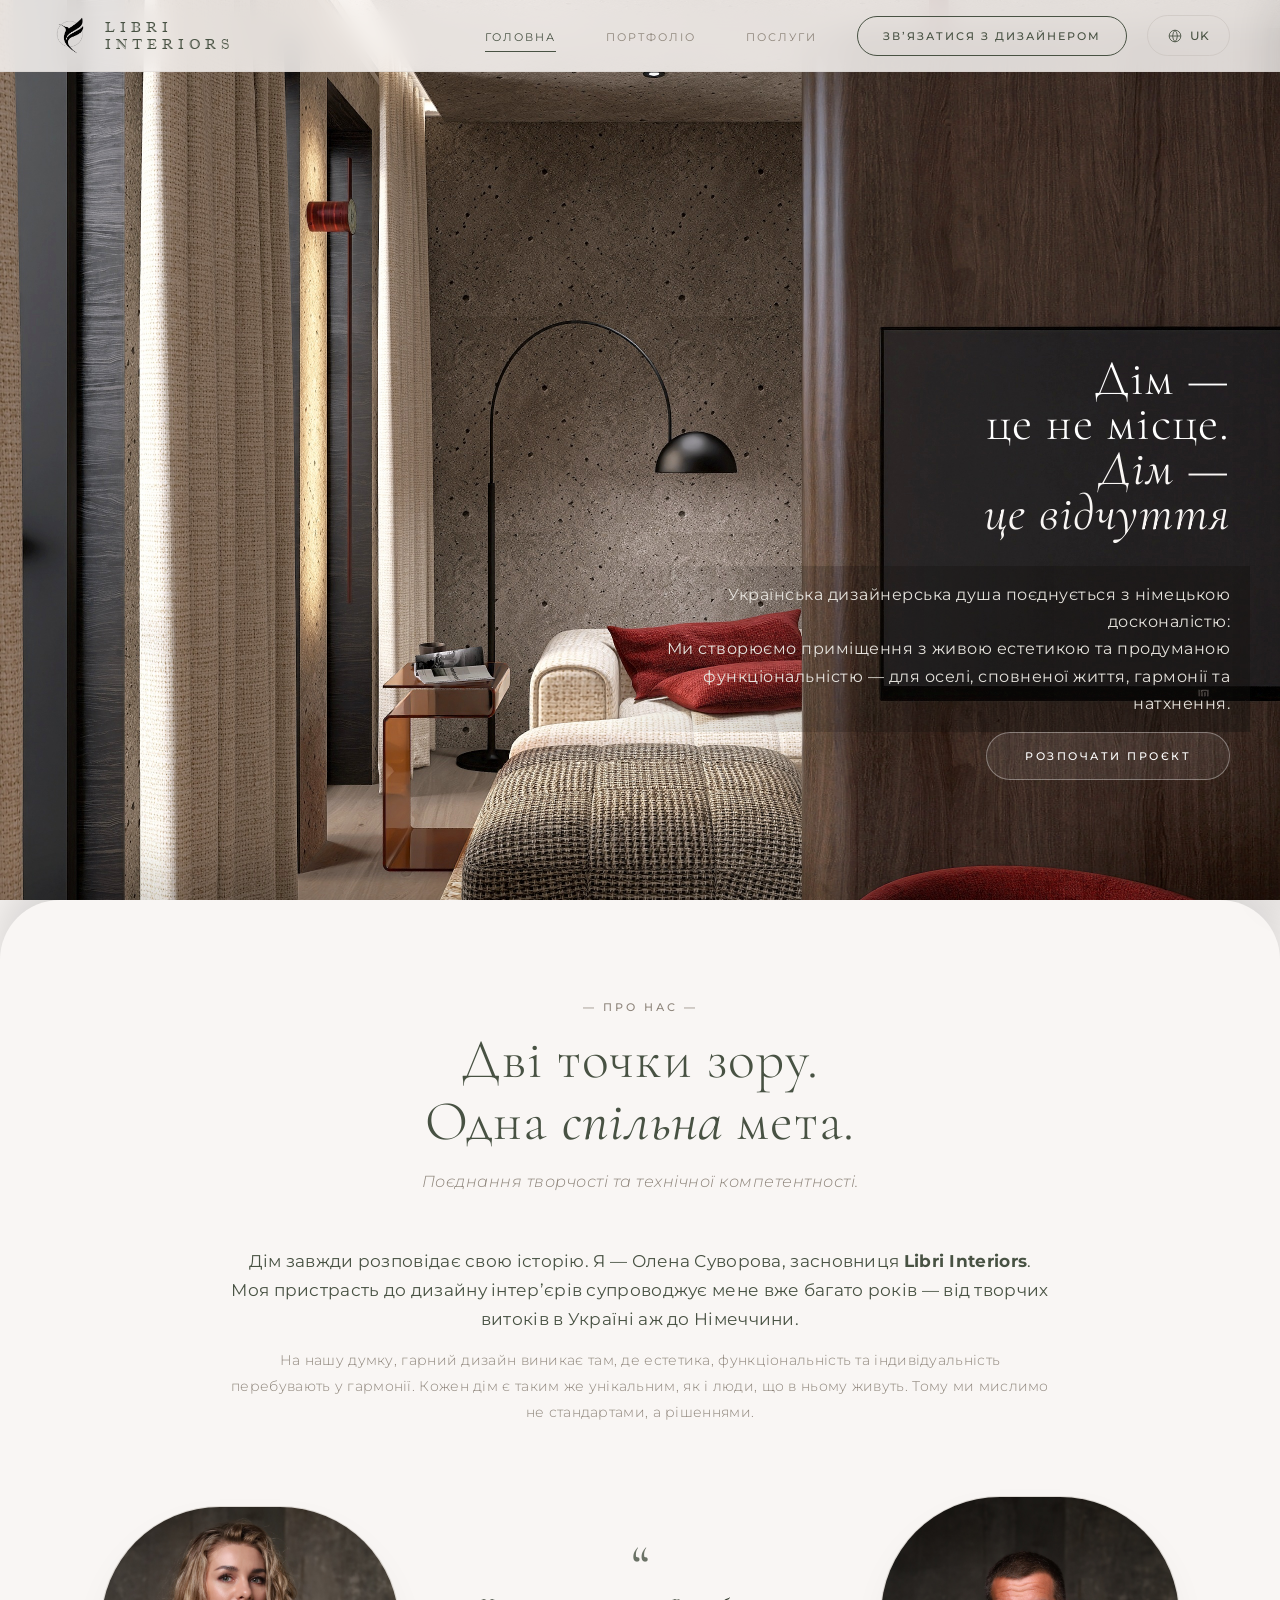
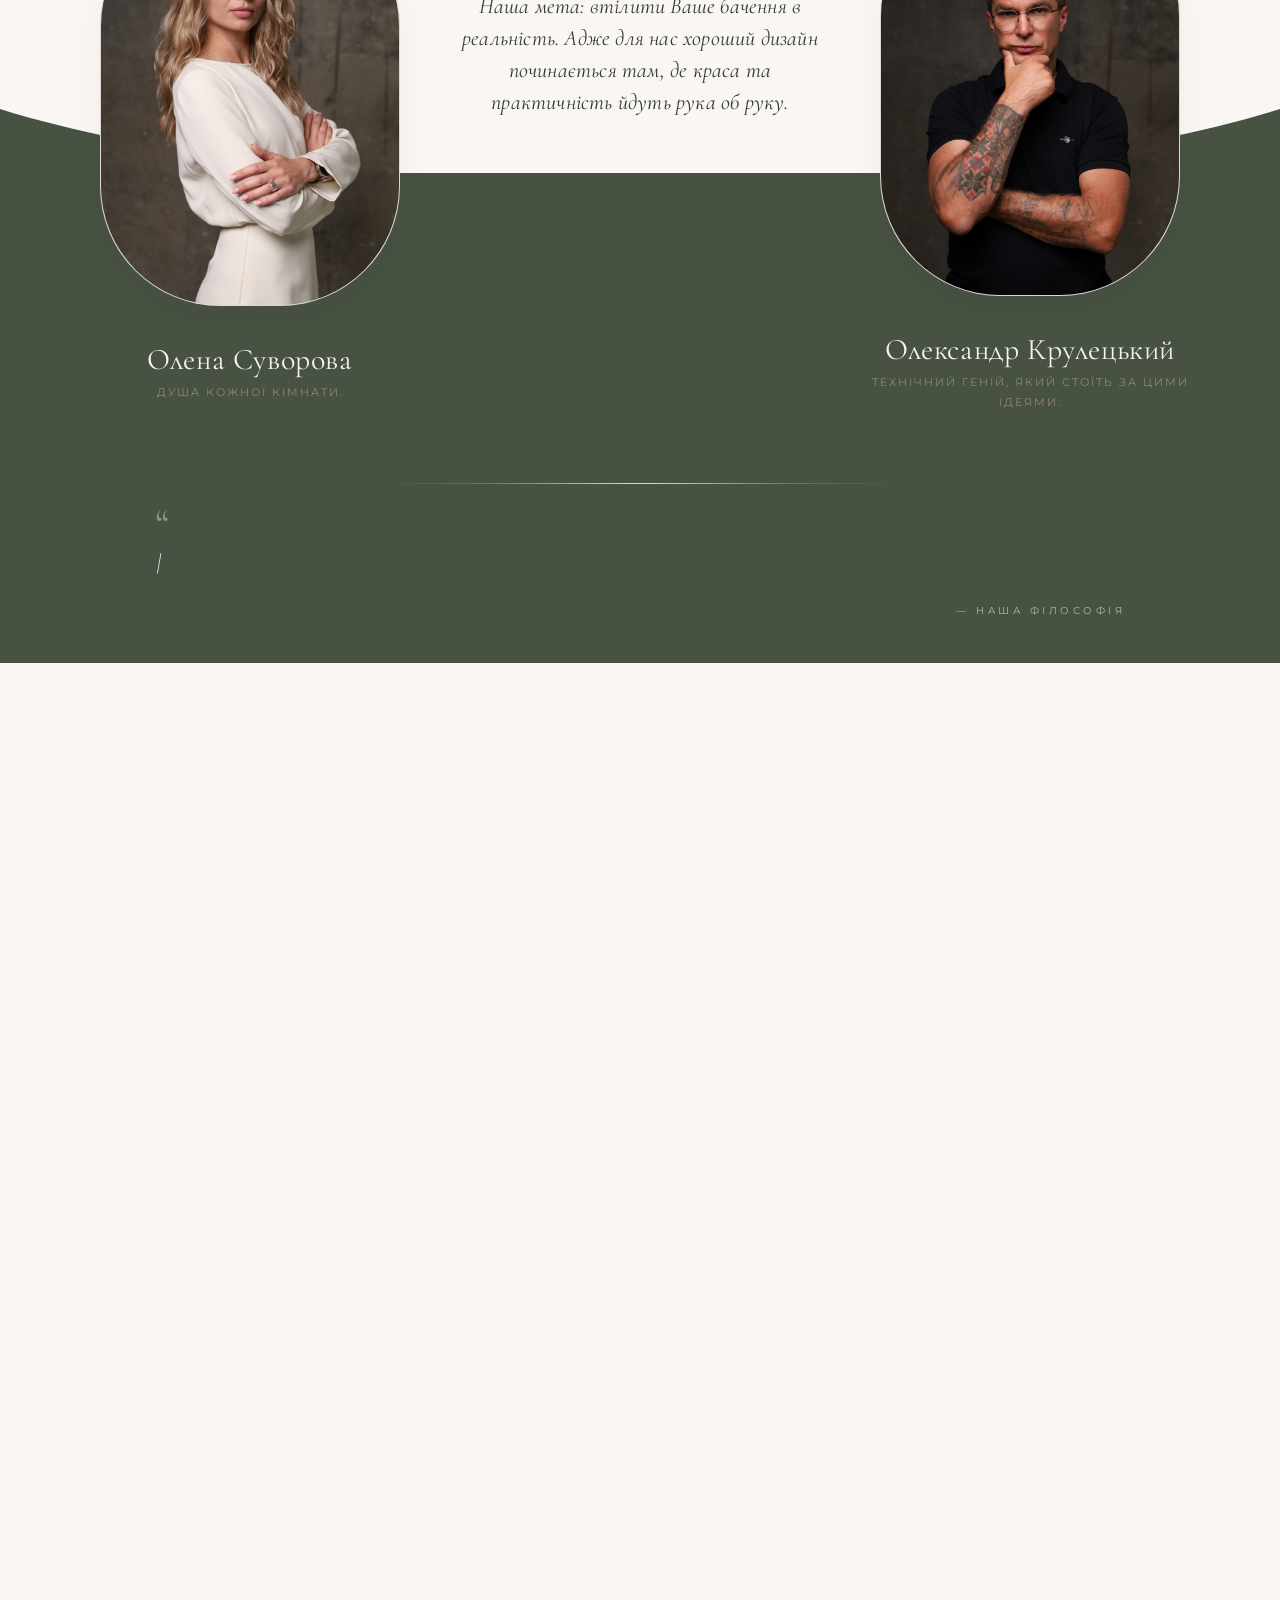
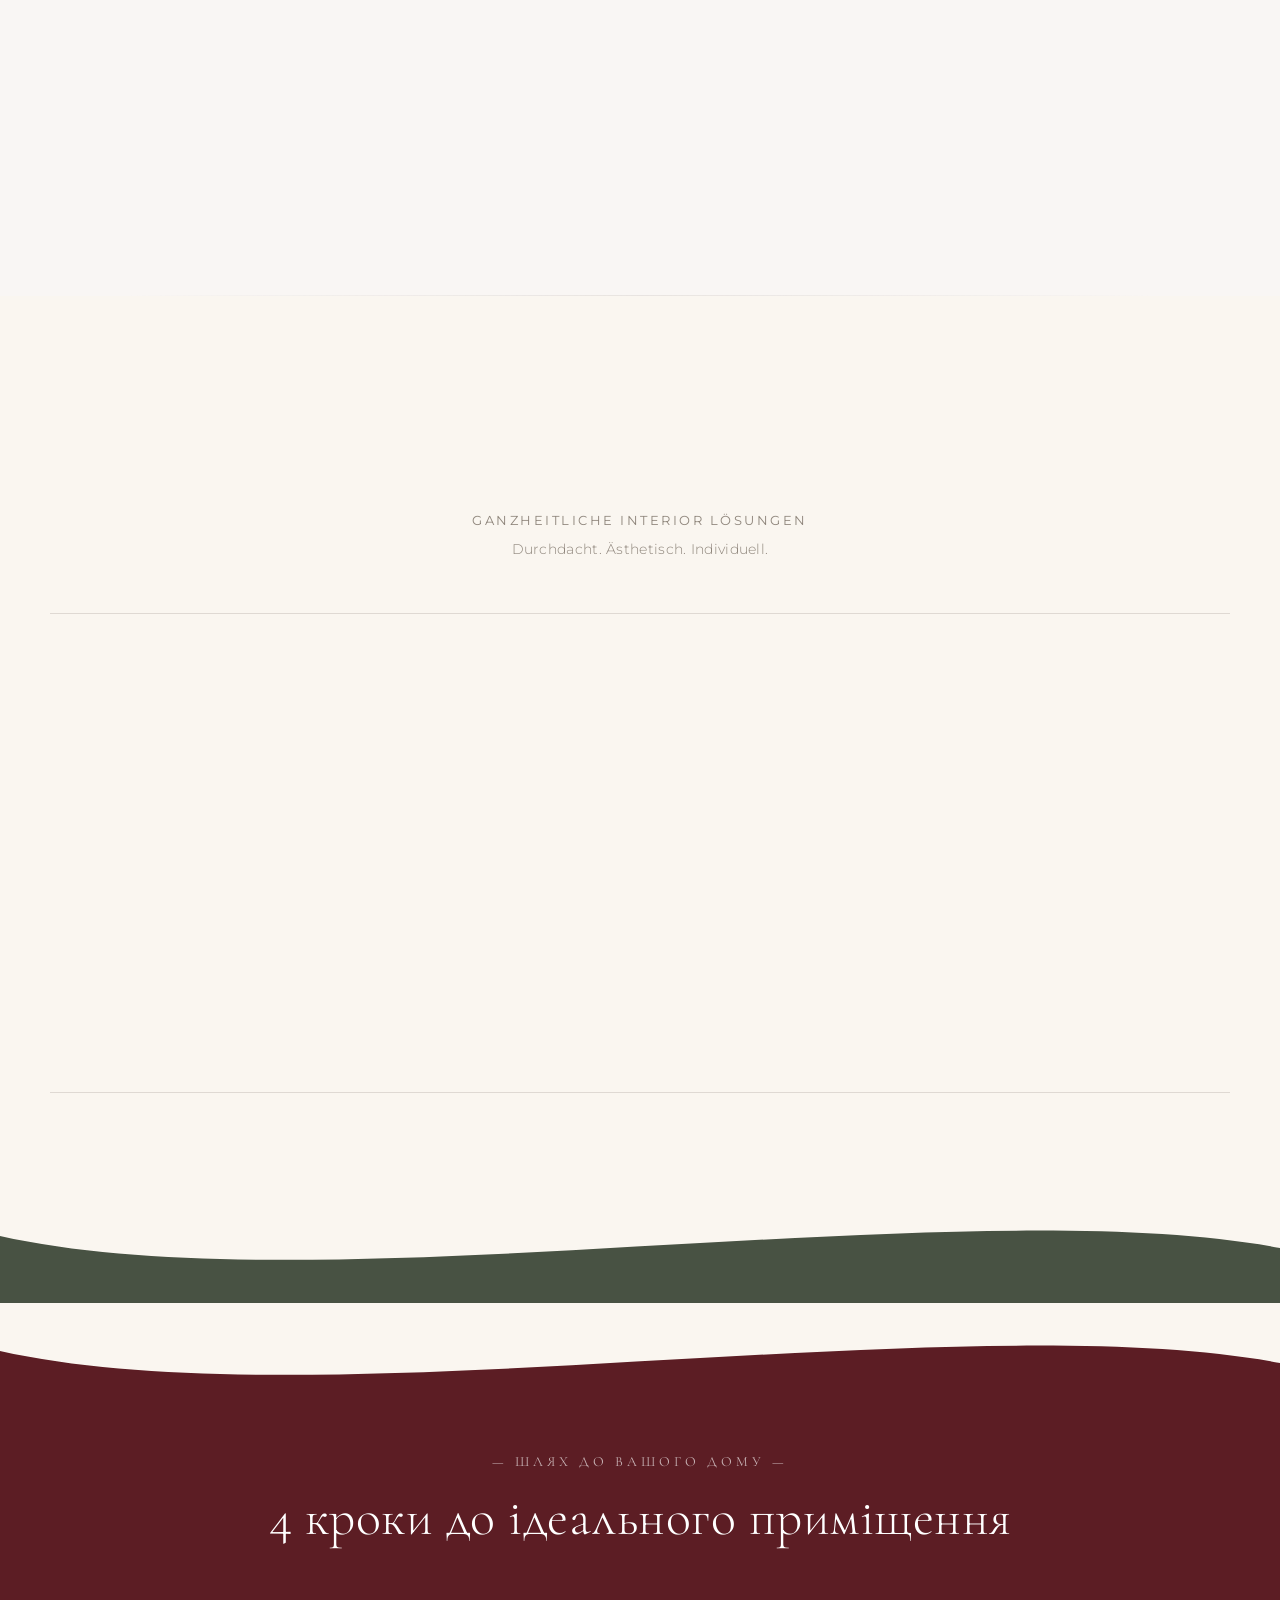
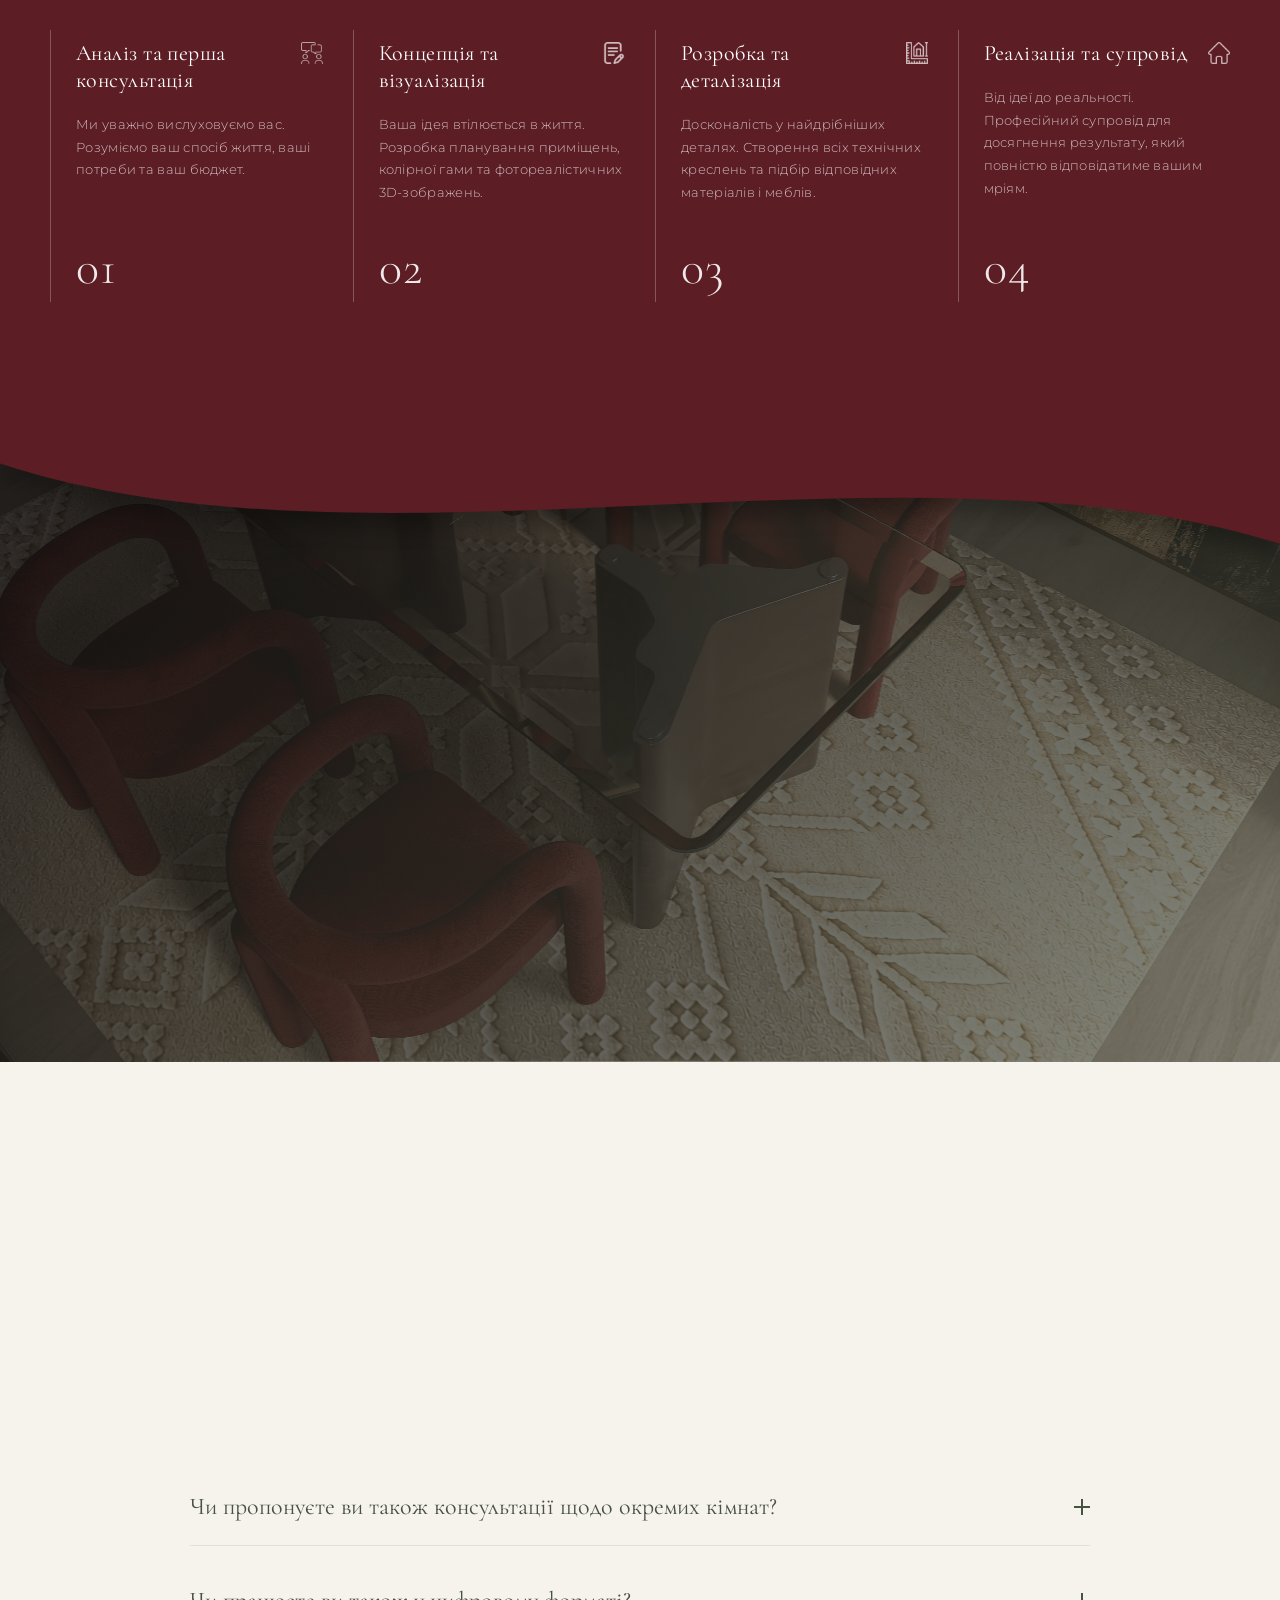
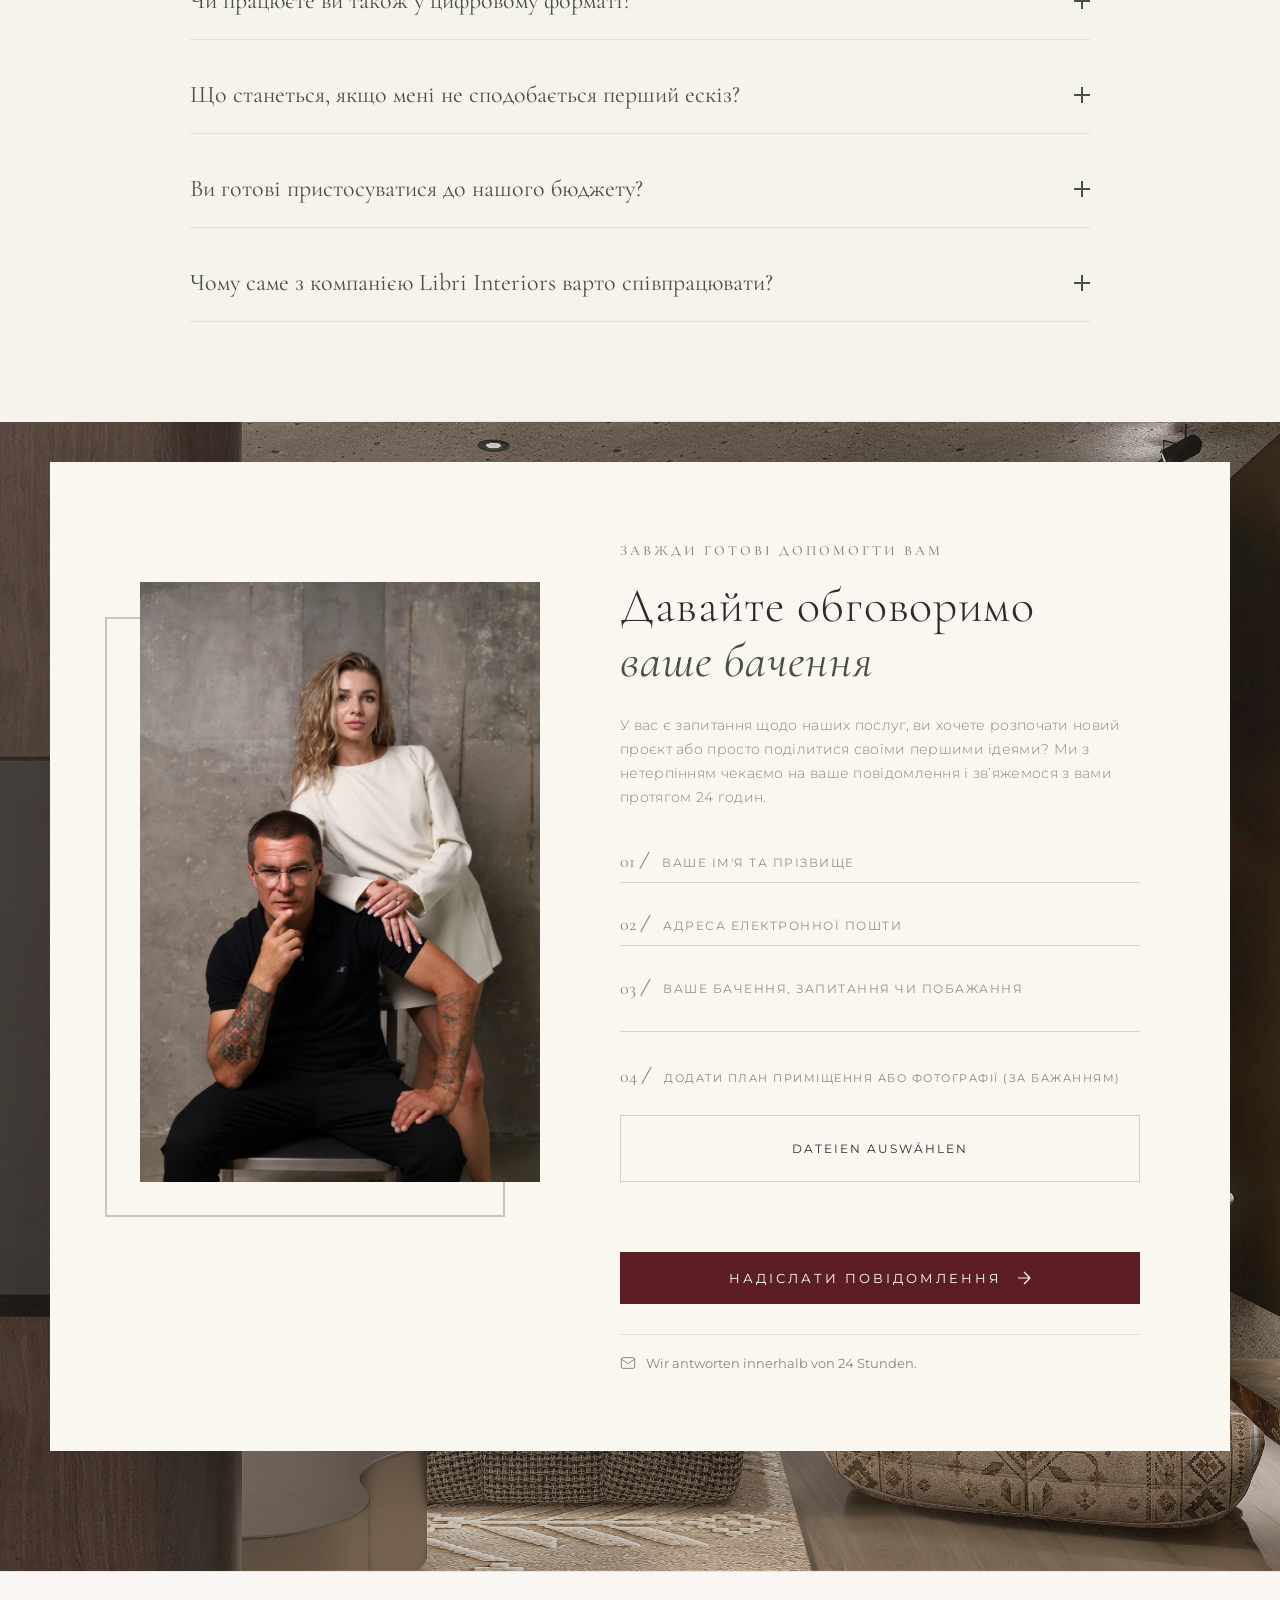
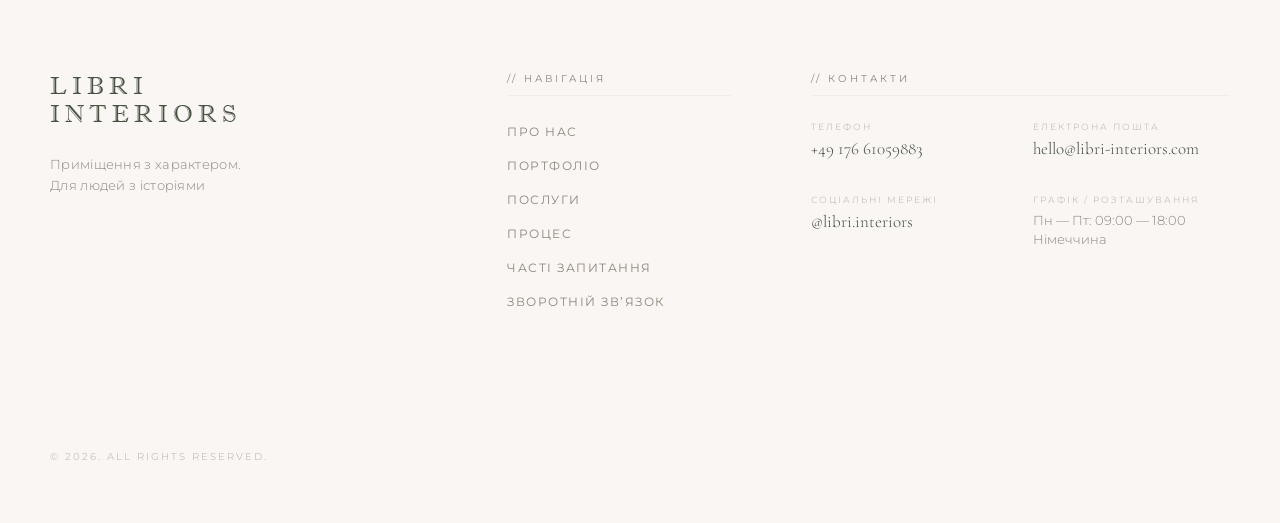
==== index.html @ 0d92ac04 "Refactor process section layout and styling; enhance navbar scroll behavior and add new styles for i" ====
<!DOCTYPE html>
<html lang="uk">
<head>
  <meta charset="UTF-8">
  <meta name="viewport" content="width=device-width, initial-scale=1.0">
  <title data-i18n="title">LIBRI INTERIORS — Studio für Innenarchitektur</title>

  <link rel="canonical" href="https://libri-interiors.com/">

  <link rel="preconnect" href="https://fonts.googleapis.com">
  <link rel="preconnect" href="https://fonts.gstatic.com" crossorigin>

  <link rel="preload" as="style" href="https://fonts.googleapis.com/css2?family=Cormorant+Garamond:ital,wght@0,300;0,400;1,300;1,400&family=Inter:wght@200;300;400;500&display=swap">
  <link rel="preload" as="image" href="img/background/credo-back.webp" type="image/webp">

  <link href="https://fonts.googleapis.com/css2?family=Cormorant+Garamond:ital,wght@0,300;0,400;1,300;1,400&family=Inter:wght@200;300;400;500&display=swap" rel="stylesheet" media="print" onload="this.media='all'">
  <link rel="stylesheet" href="style/index.css">
  <link rel="icon" type="image/png" href="img/favicon/kolibri2.png">
</head>
<body>

  <div class="bg-grid-lines">
    <div class="grid-line"></div>
    <div class="grid-line"></div>
    <div class="grid-line"></div>
    <div class="grid-line"></div>
  </div>

<!-- ОНОВЛЕНИЙ НАВБАР -->
<nav class="navbar">
  <div class="container nav-container">
    <div class="nav-left-brand">
      <img src="img/favicon/kolibri2.png" alt="Kolibri Logo" class="nav-logo-img-kolibri" width="40" height="40">
      <a href="index.html" class="nav-logo">LIBRI<br>INTERIORS</a>
    </div>

    <!-- Десктопні лінки (автоматично ховаються на мобільних пристроях) -->
    <ul class="nav-links">
      <li><a href="#" class="nav-item active" data-i18n="home-page">Startseite</a></li>
      <li><a href="portfolio.html" class="nav-item" data-i18n="portfolio-page">Portfolio</a></li>
      <li><a href="services.html" class="nav-item" data-i18n="services-page">Leistungen</a></li>
    </ul>
    
    <div class="nav-actions">
      <a href="order.html" class="btn-nav-order" data-i18n="order-btn">Designer kontaktieren</a>
      
      <!-- Селектор мов -->
      <div class="lang-selector">
        <button class="lang-btn" id="langBtn" type="button" aria-haspopup="true" aria-expanded="false">
          <svg width="14" height="14" viewBox="0 0 24 24" fill="none" stroke="currentColor" stroke-width="1.5">
            <circle cx="12" cy="12" r="10"/>
            <path d="M12 2a14.5 14.5 0 0 0 0 20M12 2a14.5 14.5 0 0 1 0 20M2 12h20"/>
          </svg>
          <span id="current-lang">DE</span>
        </button>
        
        <div class="lang-dropdown" id="langDropdown">
          <a href="#" class="lang-dropdown-item active" data-lang="de">Deutsch</a>
          <a href="#" class="lang-dropdown-item" data-lang="uk">Українська</a>
          <a href="#" class="lang-dropdown-item" data-lang="en">English</a>
          <a href="#" class="lang-dropdown-item" data-lang="ru">Русский</a>
        </div>
      </div>

      <!-- Мобільна кнопка-меню (Кружечок-бургер) -->
      <div class="mobile-menu-trigger-wrapper">
        <button class="burger-menu" id="mobileMenuBtn" aria-label="Toggle Menu">
          <div class="burger-dot-grid">
            <span class="burger-dot"></span><span class="burger-dot"></span><span class="burger-dot"></span>
            <span class="burger-dot"></span><span class="burger-dot"></span><span class="burger-dot"></span>
            <span class="burger-dot"></span><span class="burger-dot"></span><span class="burger-dot"></span>
          </div>
        </button>
      </div>

    </div>
  </div>
</nav>

<!-- ВІДПОВІДНЕ ВИЇЗНЕ МОБІЛЬНЕ МЕНЮ -->
<div class="mobile-overlay-menu" id="mobileOverlayMenu" aria-hidden="true">
  <button class="close-mobile-menu" id="closeMobileMenuBtn" aria-label="Close Menu">&times;</button>
  <div class="mobile-menu-content">
    <ul class="mobile-nav-links">
      <li><a href="#" class="mobile-nav-item active" data-i18n="home-page">Startseite</a></li>
      <li><a href="portfolio.html" class="mobile-nav-item" data-i18n="portfolio-page">Portfolio</a></li>
      <li><a href="services.html" class="mobile-nav-item" data-i18n="services-page">Leistungen</a></li>
    </ul>
    
    <div class="mobile-menu-footer">
      <div class="mobile-action-wrapper">
        <a href="order.html" class="btn-mobile-menu-order" data-i18n="order-btn">Designer kontaktieren</a>
      </div>
      <div class="mobile-menu-meta">
        <p>© 2026 LIBRI INTERIORS</p>
        <a href="https://instagram.com/libri.interiors" target="_blank" rel="noopener">@libri.interiors</a>
      </div>
    </div>
  </div>
</div>

  <header class="hero-image-bg">
    <div class="hero-bg-image"></div>
    <div class="hero-overlay"></div>
    <div class="container hero-container">
      <h1 class="fade-in-up-blur" style="animation-delay: 0.4s;" data-i18n="hero-kredo">
        Zuhause <br>ist kein Ort.<br> 
        <i>Zuhause <br>ist ein Gefühl</i>
      </h1>
      <div class="hero-footer fade-in-up-blur" style="animation-delay: 0.8s;">
        <p class="hero-p" data-i18n="hero-desc">Ukrainische Designseele trifft auf deutsche Perfektion:<br>Wir kreieren Räume mit lebendiger Ästhetik und kluger Funktionalität – für ein Zuhause, das voller Leben, Harmonie und Inspiration steckt.</p>
      </div>
      <div class="hero-action fade-in-up-blur" style="animation-delay: 1.2s;">
        <a href="order.html" class="btn-hero-order" data-i18n="order-btn-2">Projekt starten</a>
      </div>
    </div>
    <div class="hero-scroll-indicator" id="scrollTrigger">
      <div class="scroll-arrow-line">
        <svg width="12" height="24" viewBox="0 0 12 24" fill="none">
          <path d="M6 0V22M6 22L1 17M6 22L11 17" stroke="currentColor" stroke-width="1" stroke-linecap="round" stroke-linejoin="round"/>
        </svg>
      </div>
    </div>
</header>

<section id="about-us" class="about-section reveal">
  <div class="container">
    
    <!-- 1. Header -->
    <div class="about-header">
      <span class="section-tag" data-i18n="about_tag">— ÜBER UNS —</span>
      <h2 class="hero-slogan" data-i18n="about_slogan">
        Zwei Perspektiven.<br> Ein <i>gemeinsames</i> Ziel.
      </h2>
      <p class="hero-subtext" data-i18n="about_subtext">Die Verbindung aus Kreativität und technischer Expertise.</p>
    </div>

    <!-- 2. Текст "Ein Zuhause..." зверху на всю ширину -->
    <div class="about-story-fullwidth">
      <p class="lead-paragraph" data-i18n="about_lead">
        Ein Zuhause erzählt immer eine Geschichte. Ich bin Olena Suvorova, Gründerin von <strong>Libri Interiors</strong>. Meine Leidenschaft für Interior Design begleitet mich seit vielen Jahren – von den kreativen Wurzeln in der Ukraine bis nach Deutschland.
      </p>
      <p data-i18n="about_p2">
        Für uns entsteht gutes Design dort, wo Ästhetik, Funktion und Individualität im Einklang sind. Jedes Zuhause ist so einzigartig wie die Menschen, die darin leben. Deshalb denken wir nicht in Standards, sondern in Lösungen.
      </p>
    </div>

    <!-- 3. Команда з вужчою плашкою без підпису LIBRI -->
    <div class="about-team-quote-wrapper glass-poster-layout">
      
      <!-- Olena -->
      <div class="team-card card-left">
        <div class="photo-wrapper">
          <img src="img/people/olena.webp" alt="Olena Suvorova" loading="lazy">
        </div>
        <div class="team-info">
          <h3 class="name-olena" data-i18n="olena-name">Olena Suvorova</h3>
          <p class="role" data-i18n="role_olena">Die Seele hinter jedem Raum.</p>
        </div>
      </div>

      <!-- Вужча плашка Glass Card -->
      <div class="glass-quote-card">
        <div class="quote-mark-top">“</div>
        <p data-i18n="about_goal">
          Unser Ziel: Ihre Vision Wirklichkeit werden zu lassen. Denn für uns beginnt gutes Design dort, wo Schönheit und Machbarkeit Hand in Hand gehen.
        </p>
      </div>

      <!-- Oleksandr -->
      <div class="team-card card-right">
        <div class="photo-wrapper">
          <img src="img/people/oleksander.webp" alt="Oleksandr Kruhletskyi" loading="lazy">
        </div>
        <div class="team-info">
          <h3 data-i18n="alex-name">Oleksandr Kruhletskyi</h3>
          <p class="role" data-i18n="role_alex">Der technische Kopf hinter den Ideen.</p>
        </div>
      </div>

    </div>

    <!-- 4. Фонові елементи -->
    <div class="section-top-arch">
      <svg viewBox="0 0 1440 100" preserveAspectRatio="none">
        <path d="M0,0 C360,100 1080,100 1440,0 L1440,100 L0,100 Z" fill="#485243"></path>
      </svg>
    </div>
    <div class="section-bottom-about"></div>

  </div>
</section>

    <section class="full-quote-section" id="quote-section">
      <div class="full-quote-container">
        <div class="full-quote-symbol">“</div>
        
        <!-- Додаємо клас typewriter-text для ідентифікації -->
        <blockquote class="full-quote-text typewriter-text" data-i18n="[data-text]quotes.hero_quote">
      <!-- Порожньо: текст вставиться автоматично при завантаженні мови -->
        </blockquote>

        <div class="full-quote-author">
          <span class="author-title" data-i18n="about-vision">— UNSERE PHILOSOPHIE</span>
        </div>
      </div>
    </section>


   

<!-- SECTION: PORTFOLIO -->
  <section id="portfolio" class="section-padding reveal portfolio-capsule-section">
    <div class="container">
      <div class="section-header">
        <span class="section-tag" data-i18n="portfolio_tag">— PORTFOLIO —</span>
        <h2 class="section-title" data-i18n="portfolio_title">Räume, die wir gestaltet haben</h2>
      </div>
      <div class="portfolio-capsule-grid">
        <div class="portfolio-capsule-item item-top-left">
          <div class="capsule-image-wrapper horizontal-capsule">
            <img src="img/project/office.webp" alt="Das Spiel von Feuer und Schatten" loading="lazy">
          </div>
          <p class="capsule-description" data-i18n="portfolio_description_1">Das Spiel von Feuer und Schatten</p>
        </div>
        <div class="portfolio-capsule-item item-right-vertical">
          <div class="capsule-image-wrapper vertical-capsule">
            <img src="img/project/bathroom.webp" alt="Das Entrée – der erste Eindruck mit Seele" loading="lazy">
          </div>
          <p class="capsule-description" data-i18n="portfolio_description_2">Das Entrée – der erste Eindruck mit Seele</p>
        </div>
        <div class="portfolio-capsule-item item-bottom-wide">
          <div class="capsule-image-wrapper wide-capsule">
            <img src="img/project/bedroom.webp" alt="Stuck in modernem Kontext" loading="lazy">
          </div>
          <p class="capsule-description" data-i18n="portfolio_description_3">Stuck in modernem Kontext</p>
        </div>
      </div>
      <div class="section-action-end" style="margin-top: 50px;">
        <a href="portfolio.html" class="btn-shelnat">
          <span style="font-size: 11px; letter-spacing: 3px;" data-i18n="portfolio_action">Alle Projekte anzeigen</span>
          <svg width="14" height="14" viewBox="0 0 14 14" fill="none"><path d="M1 13L13 1M13 1H4M13 1V10" stroke="currentColor" stroke-width="1.2"/></svg>
        </a>
      </div>
    </div>
  </section>

<!-- SECTION: SERVICES -->
<section id="services" class="section-padding reveal">
  <div class="container">
    <div class="section-header" style="text-align: center; margin-bottom: 50px;">
      <span class="section-tag" data-i18n="services_tag">— &nbsp; LEISTUNGEN &nbsp; —</span>
      <h2 class="section-title" data-i18n="services_title" style="font-family: 'Cormorant Garamond', serif; font-size: clamp(38px, 4.5vw, 54px); font-weight: 300; color: #2c2c2c; margin-top: 15px;">
        Unsere <i style="font-family: 'Cormorant Garamond', serif; color: #5c1d24;">Expertise</i>
      </h2>
      <p style="font-size: 13px; text-transform: uppercase; letter-spacing: 2.5px; color: #8E857B; margin-top: 10px;">Ganzheitliche Interior Lösungen</p>
      <p style="font-size: 14px; color: #8E857B; font-weight: 300; margin-top: 5px;">Durchdacht. Ästhetisch. Individuell.</p>
    </div>
    
    <div class="shelnat-table">
      
      <!-- Послуга 1 -->
      <div class="table-row">
        <div class="col-num">01 <span class="slash">/</span></div>
        <div class="col-name" data-i18n="services_name_1"><h3>E-Design</h3></div>
        <div class="col-text" data-i18n="services_description_1">
          <span class="service-item-tag">Inspiration ohne Grenzen.</span>
          <p>Digitale Interior-Beratung für Kunden weltweit. Sie erhalten ein individuelles Moodboard, Farb- und Materialkonzept sowie eine sorgfältig kuratierte Shoppingliste – einfach, bequem und online.</p>
        </div>
        <div class="col-arrow">
          <div class="service-arrow-circle">
            <svg width="14" height="14" viewBox="0 0 14 14" fill="none"><path d="M1 7H13M13 7L7 1M13 7L7 13" stroke="currentColor" stroke-width="1.2"/></svg>
          </div>
        </div>
      </div>

      <!-- Послуга 2 -->
      <div class="table-row">
        <div class="col-num">02 <span class="slash">/</span></div>
        <div class="col-name" data-i18n="services_name_2"><h3>3D-Visualisierungen</h3></div>
        <div class="col-text" data-i18n="services_description_2">
          <span class="service-item-tag">Sehen, bevor es entsteht.</span>
          <p>Fotorealistische Visualisierungen machen Ihr zukünftiges Zuhause erlebbar. Farben, Licht und Materialien werden sichtbar, bevor die Umsetzung beginnt. So treffen Sie Entscheidungen mit Sicherheit und Freude.</p>
        </div>
        <div class="col-arrow">
          <div class="service-arrow-circle">
            <svg width="14" height="14" viewBox="0 0 14 14" fill="none"><path d="M1 7H13M13 7L7 1M13 7L7 13" stroke="currentColor" stroke-width="1.2"/></svg>
          </div>
        </div>
      </div>

      <!-- Послуга 3 -->
      <div class="table-row">
        <div class="col-num">03 <span class="slash">/</span></div>
        <div class="col-name" data-i18n="services_name_3"><h3>Raumkonzepte & Planung</h3></div>
        <div class="col-text" data-i18n="services_description_3">
          <span class="service-item-tag">Räume mit Charakter.</span>
          <p>Durchdachte Grundrisse, harmonische Raumaufteilungen und individuelle Gestaltungskonzepte schaffen ein Zuhause, das perfekt zu Ihrem Lebensstil und Ihren ästhetischen Ansprüchen passt.</p>
        </div>
        <div class="col-arrow">
          <div class="service-arrow-circle">
            <svg width="14" height="14" viewBox="0 0 14 14" fill="none"><path d="M1 7H13M13 7L7 1M13 7L7 13" stroke="currentColor" stroke-width="1.2"/></svg>
          </div>
        </div>
      </div>

    </div>

    <div class="section-action-end" style="display: none;">
      <!-- Кнопку за потреби можна увімкнути -->
      <a href="services.html" class="btn-shelnat">
        <span data-i18n="services-btn">Detaillierte Bedingungen und Preise</span>
        <svg width="14" height="14" viewBox="0 0 14 14" fill="none"><path d="M1 13L13 1M13 1H4M13 1V10" stroke="currentColor" stroke-width="1.2"/></svg>
      </a>
    </div>
  </div>
    
  </section>
  <div class="services-bottom-wave">
      <svg viewBox="0 0 1440 100" preserveAspectRatio="none">
        <path fill="#485243" d="M0,40 C 360,100 1080,0 1440,50 L1440,100 L0,100 Z"></path>
      </svg>
  </div>
  
<!-- Верхня бордова хвиля -->
<div class="services-bottom-wave">
    <svg viewBox="0 0 1440 100" preserveAspectRatio="none">
      <path fill="#5c1d24" d="M0,40 C 360,100 1080,0 1440,50 L1440,100 L0,100 Z"></path>
    </svg>
</div>

<!-- SECTION: PROCESS / DER WEG ZU IHREM ZUHAUSE -->
<section id="process" class="process-section">
  <div class="container process-content-relative">
    
    <!-- Заголовок -->
    <div class="process-header">
      <span class="process-tag-line" data-i18n="process_tag">— &nbsp; DER WEG ZU IHREM ZUHAUSE &nbsp; —</span>
      <h2 class="process-title" data-i18n="process_title">In 4 Schritten zum perfekten Raum</h2>
    </div>

    <!-- Сітка у стилі мінімалістичного зразка -->
    <div class="process-steps-grid">
      
      <!-- STEP 1 -->
      <div class="process-step-col">
        <div class="step-card-editorial">
          <div class="step-content-top">
            <div class="step-header-row">
              <h3 class="step-title" data-i18n="process_step1_title">Analyse & Erstgespräch</h3>
              <div class="step-icon-wrapper">
                <img src="img/icons/dialog.png" alt="Analyse & Erstgespräch" class="step-icon">
              </div>
            </div>
            <p class="step-desc" data-i18n="process_step1_desc">
              Wir hören Ihnen genau zu. Verstehen Ihres Lebensstils, Ihrer Bedürfnisse und Ihres Budgets.
            </p>
          </div>
          <div class="step-number-big">01</div>
        </div>
      </div>

      <!-- STEP 2 -->
      <div class="process-step-col">
        <div class="step-card-editorial">
          <div class="step-content-top">
            <div class="step-header-row">
              <h3 class="step-title" data-i18n="process_step2_title">Konzept & Visualisierung</h3>
              <div class="step-icon-wrapper">
                <img src="img/icons/edit.png" alt="Konzept & Visualisierung" class="step-icon">
              </div>
            </div>
            <p class="step-desc" data-i18n="process_step2_desc">
              Ihre Vision nimmt Gestalt an. Entwicklung der Raumplanung, Farbpalette und fotorealistischer 3D-Bilder.
            </p>
          </div>
          <div class="step-number-big">02</div>
        </div>
      </div>

      <!-- STEP 3 -->
      <div class="process-step-col">
        <div class="step-card-editorial">
          <div class="step-content-top">
            <div class="step-header-row">
              <h3 class="step-title" data-i18n="process_step3_title">Ausarbeitung & Detaillierung</h3>
              <div class="step-icon-wrapper">
                <img src="img/icons/measuring.png" alt="Ausarbeitung & Detaillierung" class="step-icon">
              </div>
            </div>
            <p class="step-desc" data-i18n="process_step3_desc">
              Perfektion bis ins kleinste Detail. Erstellung aller technischen Pläne und Auswahl der genauen Materialien & Möbel.
            </p>
          </div>
          <div class="step-number-big">03</div>
        </div>
      </div>

      <!-- STEP 4 -->
      <div class="process-step-col">
        <div class="step-card-editorial">
          <div class="step-content-top">
            <div class="step-header-row">
              <h3 class="step-title" data-i18n="process_step4_title">Umsetzung & Begleitung</h3>
              <div class="step-icon-wrapper">
                <img src="img/icons/home.png" alt="Umsetzung & Begleitung" class="step-icon">
              </div>
            </div>
            <p class="step-desc" data-i18n="process_step4_desc">
              Vom Konzept zur Wirklichkeit. Professionelle Begleitung für ein Ergebnis, das genau Ihren Träumen entspricht.
            </p>
          </div>
          <div class="step-number-big">04</div>
        </div>
      </div>

    </div>

  </div>

  <!-- Нижня бордова хвиля -->
  <div class="process-bottom-wave">
    <svg viewBox="0 0 1440 140" preserveAspectRatio="none">
      <path fill="#5c1d24" d="M0,0 L1440,0 L1440,95 C 1020,-15 420,135 0,20 Z"></path>
    </svg>
  </div>
</section>

  <section class="section-padding reveal cta-fluid-section">
    <div class="cta-fluid-shape">
      <div class="cta-story-bg"></div>
      <div class="cta-story-overlay"></div>
      
      <div class="cta-fluid-content-wrapper">
        <div class="cta-story-content">
          <h2 data-i18n="cta_story_title">Lassen Sie uns <i>Ihre Geschichte</i> beginnen</h2>
          <p data-i18n="cta_story_description">Vielleicht tragen Sie Ihr zukünftiges Zuhause bereits in Gedanke mit sich.<br>Erzählen Sie uns davon.<br>Gemeinsam machen wir daraus einen Ort, an den sich jeden Tag gerne wiederfinden.</p>
          <div class="cta-story-action">
            <a href="order.html" class="btn-cta-order" data-i18n="order-btn-3">Geschichte erzählen</a>
          </div>
        </div>
      </div>
    </div>
  </section>

 <section id="faq" class="section-padding reveal" style="background-color: #F6F2EC;">
  <div class="container" style="position: relative; z-index: 2;">
    
    <div class="section-header">
      <span class="section-tag" data-i18n="faq_tag">— HÄUFIGE FRAGEN —</span>
      <h2 class="section-title" data-i18n="faq_title">Fragen, die Sie sich stellen – Antworten, die Sie begeistern</h2>
    </div>

    <div class="faq-accordion">
      
      <div class="faq-item">
        <button class="faq-trigger" type="button" aria-expanded="false">
          <span class="faq-title" data-i18n="question1">Wie läuft die Zusammenarbeit ab?</span>
          <span class="faq-plus" aria-hidden="true"></span>
        </button>
        <div class="faq-content">
          <div class="faq-content-inner">
            <p data-i18n="answer1">Keine Sorge, wir führen Sie durch den gesamten Prozess. Alles beginnt mit einer Tasse Kaffee (oder einem Video-Call), bei der wir Ihre Träume und Gewohnheiten entschlüsseln. Danach verwandeln wir Ihre Wünsche in ein durchdachtes 3D-Konzept – bis hin zum letzten Detail und der perfekten Umsetzung.</p>
          </div>
        </div>
      </div>

      <div class="faq-item">
        <button class="faq-trigger" type="button" aria-expanded="false">
          <span class="faq-title" data-i18n="question2">Bietet ihr auch Beratung für einzelne Räume an?</span>
          <span class="faq-plus" aria-hidden="true"></span>
        </button>
        <div class="faq-content">
          <div class="faq-content-inner">
            <p data-i18n="answer2">Absolut. Große Veränderungen beginnen oft im Kleinen. Egal ob es sich um eine Neugestaltung Ihres Wohnzimmers, ein inspirierendes Homeoffice oder eine komplette Villa handelt – wir schenken jedem Quadratmeter die gleiche Liebe zum Detail.</p>
          </div>
        </div>
      </div>

      <div class="faq-item">
        <button class="faq-trigger" type="button" aria-expanded="false">
          <span class="faq-title" data-i18n="question3">Arbeitet ihr auch digital?</span>
          <span class="faq-plus" aria-hidden="true"></span>
        </button>
        <div class="faq-content">
          <div class="faq-content-inner">
            <p data-i18n="answer3">Gutes Design kennt keine Grenzen. Dank unseres durchdachten E-Design-Konzepts begleiten wir Ihr Projekt ortsunabhängig. Sie erhalten fotorealistische 3D-Visualisierungen, Grundrisse und eine fertige Shopping-Liste – egal, wo Sie sich befinden.</p>
          </div>
        </div>
      </div>

      <div class="faq-item">
        <button class="faq-trigger" type="button" aria-expanded="false">
          <span class="faq-title" data-i18n="question4">Was passiert, wenn mir der erste Entwurf nicht gefällt?</span>
          <span class="faq-plus" aria-hidden="true"></span>
        </button>
        <div class="faq-content">
          <div class="faq-content-inner">
            <p data-i18n="answer4">Design ist ein Dialog, kein Monolog. Wir hören Ihnen genau zu, bevor wir den ersten Strich zeichnen. Sollte etwas noch nicht zu 100% Ihren Vorstellungen entsprechen, feilen wir gemeinsam am Konzept, bis Sie sagen: „Ja, genau das bin ich!“</p>
          </div>
        </div>
      </div>

      <div class="faq-item">
        <button class="faq-trigger" type="button" aria-expanded="false">
          <span class="faq-title" data-i18n="question5">Passt ihr euch unserem Budget an?</span>
          <span class="faq-plus" aria-hidden="true"></span>
        </button>
        <div class="faq-content">
          <div class="faq-content-inner">
            <p data-i18n="answer5">Transparenz ist unsere Priorität. Ästhetik ist keine Frage des unbegrenzten Budgets, sondern des klugen Designs. Wir planen von Anfang an realistisch, damit Ihre Vision ohne finanzielle Überraschungen Wirklichkeit wird.</p>
          </div>
        </div>
      </div>

      <div class="faq-item">
        <button class="faq-trigger" type="button" aria-expanded="false">
          <span class="faq-title" data-i18n="question6">Warum sollten wir genau mit Libri Interiors arbeiten?</span>
          <span class="faq-plus" aria-hidden="true"></span>
        </button>
        <div class="faq-content">
          <div class="faq-content-inner">
            <p data-i18n="answer6">Weil Sie zwei Perspektiven für Ihr Projekt bekommen. Wir verbinden kreative Visionen mit technischer Präzision. Sie müssen sich nicht zwischen Schönheit und Funktionalität entscheiden – bei uns bekommen Sie beides aus einer Hand.</p>
          </div>
        </div>
      </div>

    </div>
  </div>
</section>

<section id="contact" class="section-padding reveal contact-section-luxury">
  <div class="contact-bg-texture"></div>
  <div class="contact-bg-overlay"></div>

  <div class="container contact-container-luxury">
    <div class="contact-card-box">
      
      <!-- Ліва колонка: Фото у рамці (НЕ ЗМІНЕНА) -->
      <div class="contact-left">
        <div class="contact-image-wrapper">
          <div class="contact-image-frame"></div>
          <!-- Замініть шлях у src на реальне зображення вашої команди -->
          <img src="img/people/team.webp" alt="Team" class="contact-photo" />
        </div>
      </div>

      <!-- Права колонка: Заголовок, опис, форма та переваги -->
      <div class="contact-right">
        <span class="section-tag" style="text-align: left;" data-i18n="contact_tag">— &nbsp; KONTAKT &nbsp; —</span>
        <h2 data-i18n="contact_title">Lassen Sie uns<br>Ihr <i style="font-family: 'Cormorant Garamond', serif; color: #5c1d24;">Zuhause</i><br>gestalten.</h2>
        <p class="contact-meta-text" data-i18n="contact_desc">
          Erzählen Sie uns von Ihren Ideen, Wünschen und Räumen. Gemeinsam entwickeln wir ein individuelles Konzept, das zu Ihrem Leben passt.
        </p>

        <form class="shelnat-form" id="generalContactForm">
          
          <div class="input-row-numeric">
            <span class="field-num">01 <span class="slash">/</span></span>
            <input type="text" name="Client Name" data-i18n="[placeholder]form.name_placeholder" required placeholder="IHR NAME & NACHNAME">
          </div>
          
          <div class="input-row-numeric">
            <span class="field-num">02 <span class="slash">/</span></span>
            <input type="email" name="Client Email" data-i18n="[placeholder]form.email_placeholder" required placeholder="E-MAIL-ADRESSE">
          </div>
          
          <div class="input-row-numeric">
            <span class="field-num">03 <span class="slash">/</span></span>
            <textarea rows="2" name="Project Details" data-i18n="[placeholder]form.vision_placeholder" required placeholder="ERZÄHLEN SIE UNS VON IHREM PROJEKT"></textarea>
          </div>
          
          <!-- Поле файлів у вигляді кнопки з рамкою -->
          <div class="input-file-block">
            <div class="input-file-top">
              <span class="field-num">04 <span class="slash">/</span></span>
              <span class="file-label-text" data-i18n="contact_file">GRUNDRISSE ODER INSPIRATIONEN HOCHLADEN (OPTIONAL)</span>
            </div>
            <label for="fileUpload" class="file-upload-box">
              <span id="fileNameDisplay" data-i18n="contact_file_btn">DATEIEN AUSWÄHLEN</span>
            </label>
            <input type="file" id="fileUpload" name="attachment" accept="image/*,.pdf" multiple style="display: none;">
          </div>

          <!-- Список прикріплених файлів -->
          <div id="fileList" class="file-list-container" style="font-size: 13px;"></div>

          <div class="form-submit-row">
            <button type="submit" class="btn-shelnat submit-btn">
              <span data-i18n="submit-btn">ANFRAGE SENDEN</span>
              <svg width="14" height="14" viewBox="0 0 14 14" fill="none">
                <path d="M1 7H13M13 7L7 1M13 7L7 13" stroke="currentColor" stroke-width="1.2"/>
              </svg>
            </button>
          </div>

        </form>

        <!-- Нижній рядок з часу відповіді -->
        <div class="contact-bottom-info">
          <svg width="16" height="16" viewBox="0 0 24 24" fill="none" stroke="currentColor" stroke-width="1.5">
            <path d="M4 4h16c1.1 0 2 .9 2 2v12c0 1.1-.9 2-2 2H4c-1.1 0-2-.9-2-2V6c0-1.1.9-2 2-2z"></path>
            <polyline points="22,6 12,13 2,6"></polyline>
          </svg>
          <span>Wir antworten innerhalb von 24 Stunden.</span>
        </div>

      </div>

    </div>
  </div>
</section>

    <footer class="footer">
      <div class="container footer-container">
        <!-- Блок 1: Назва та філософія -->
        <div class="footer-brand-col">
          <div class="f-logo" style="font-size: 24px;">LIBRI<br>INTERIORS</div>
          <p class="f-brand-philosophy" data-i18n="footer_philosophy">Räume mit charakter. <br>Für menschen mit geschichten</p>
        </div>
        
        <!-- Контейнер для зручного групування в дві колонки на мобілці -->
        <div class="footer-links-wrapper">
          <!-- Колонка Навігації -->
          <div class="footer-nav-col">
            <span class="f-column-label" data-i18n="footer_navigation">// Navigation</span>
            <ul class="f-nav-list">
              <li><a href="#about-us" class="f-nav-link" data-i18n="team">Über uns</a></li>
              <li><a href="#portfolio" class="f-nav-link" data-i18n="portfolio2">Portfolio</a></li>
              <li><a href="#services" class="f-nav-link" data-i18n="services2">LEISTUNGEN</a></li>
              <li><a href="#process" class="f-nav-link" data-i18n="process2">Prozess</a></li>
              <li><a href="#faq" class="f-nav-link" data-i18n="faq">FAQ</a></li>
              <li><a href="#contact" class="f-nav-link" data-i18n="contact">Kontakt</a></li>
            </ul>
          </div>

          <!-- Колонка Зв'язку -->
          <div class="footer-contacts-col">
            <span class="f-column-label" data-i18n="contact_heading">// Kontakt</span>
            <div class="footer-contacts-grid">
              <div class="f-contact-item">
                <span class="f-contact-label" data-i18n="contact_phone">Telefon</span>
                <a href="tel:+4917661059883" class="f-contact-link">+49 176 61059883</a>
              </div>
              <div class="f-contact-item">
                <span class="f-contact-label" data-i18n="contact_email2">Email</span>
                <a href="mailto:hello@libri-interiors.com" class="f-contact-link">hello@libri-interiors.com</a>
              </div>
              <div class="f-contact-item">
                <span class="f-contact-label" data-i18n="contact_social">Soziale Netzwerke</span>
                <a href="https://instagram.com/libri.interiors" target="_blank" rel="noopener" class="f-contact-link">@libri.interiors</a>
              </div>
              <div class="f-contact-item">
                <span class="f-contact-label" data-i18n="contact_location">Grafik / Lage</span>
                <span class="f-contact-text" data-i18n="contact_hours">Mo — Fr : 09:00 — 18:00<br> Deutschland</span>
              </div>
            </div>
          </div>
        </div>
        
        <!-- Блок 3: Копірайт (винесено окремо для правильного позиціонування на мобільних) -->
        <div class="f-copy">&copy; 2026. ALL RIGHTS RESERVED.</div>
      </div>
    </footer>

  <script src="script/index.js" defer></script>
</body>
</html>
---- style/index.css ----
/* --- ІМПОРТ ШРИФТІВ (Google Fonts: Cormorant Garamond & Montserrat) --- */
@import url('https://fonts.googleapis.com/css2?family=Cormorant+Garamond:ital,wght@0,300;0,400;0,500;0,600;1,300;1,400;1,500&family=Montserrat:wght@300;400;500;600&display=swap');

/* --- ОСНОВА & СКИДАННЯ --- */
* {
  margin: 0;
  padding: 0;
  box-sizing: border-box;
  font-family: 'Montserrat', sans-serif;
  scroll-behavior: smooth;
}

html, body {
  max-width: 100%;
  overflow-x: clip; /* Замість hidden, щоб sticky працював */
}

body {
  background-color: #F9F6F4;
  font-family: 'Montserrat', sans-serif;
  color: #8E857B;
  -webkit-font-smoothing: antialiased;
}

/* Приклад додавання елегантного шуму на тло */
body::before {
  content: "";
  position: fixed;
  top: 0; left: 0; width: 100%; height: 100%;
  opacity: 0.03; /* Дуже тонкий ефект */
  pointer-events: none;
  background-image: url("data:image/svg+xml,..."); /* SVG noise */
  z-index: 9999;
}

h1, h2, h3, h4, i {
  font-family: 'Cormorant Garamond', serif;
  color: #485243;
  font-weight: 400;
}
/* Збільшуємо міжрядковий інтервал та розрядку букв */
h1, h2, h3 {
  letter-spacing: 0.02em;
}

h2 {
  line-height: 1.25; /* Робимо заголовок легшим для сприйняття */
}

p, .about-story p, .col-text p {
  line-height: 1.85; /* Повітряний міжрядковий інтервал для тексту */
  letter-spacing: 0.3px;
}

a { text-decoration: none; color: inherit; }

.container {
  max-width: 1400px;
  margin: 0 auto;
  padding: 0 50px;
}

.section-padding {
  padding: 150px 0;
  border-bottom: none;
  position: relative;
}

/* Уніфіковані стилі для заголовків секцій */
.section-header {
  text-align: center;
  max-width: 800px;
  margin: 0 auto 60px auto;
}

.section-tag {
  font-family: 'Montserrat', sans-serif;
  font-size: 11px;
  font-weight: 500;
  letter-spacing: 3px;
  text-transform: uppercase;
  color: #8E857B;
  display: block;
  margin-bottom: 14px;
}

.section-title {
  font-family: 'Cormorant Garamond', serif;
  font-size: clamp(32px, 4.2vw, 48px);
  font-weight: 300;
  color: #485243;
  line-height: 1.2;
  margin: 0;
}

.section-title i {
  font-family: 'Cormorant Garamond', serif;
  font-style: italic;
}

/* Тонкий "видих" замість жорсткої лінії — лише де потрібно акцентувати межу */
.section-padding::after {
  content: '';
  position: absolute;
  bottom: 0; left: 10%; right: 10%;
  height: 1px;
  background: linear-gradient(90deg, transparent, rgba(201,194,189,0.35), transparent);
}

.luxury-tag {
  font-size: 10px;
  text-transform: uppercase;
  letter-spacing: 3px;
  color: #8E857B;
}

/* --- BACKGROUND LINED GRID --- */
.bg-grid-lines {
  position: fixed;
  top: 0; left: 0; width: 100%; height: 100%;
  pointer-events: none;
  display: flex;
  justify-content: space-between;
  padding: 0 50px;
  z-index: 0;
}
.grid-line {
  width: 1px; height: 100%;
  background-color: rgba(201, 194, 189, 0.15);
}
.about-section,
.full-quote-section,
.portfolio-capsule-section,
#services,
.process-section,
.cta-fluid-section,
#faq,
.contact-section-luxury,
.footer {
  position: relative;
  z-index: 2; /* Нашаровуються поверх Hero */
  background-color: #F9F6F4; /* Обов'язково суцільний фон, щоб Hero не просвічувала */
}

.full-quote-section,
.process-section {
  background-color: #485243;
}

#faq {
  background-color: #F6F2EC;
}


/* --- СКИДАННЯ АНІМАЦІЇ З СЕКЦІЙ --- */
section.reveal,
section.reveal > .container,
section.reveal > .full-quote-container,
section.reveal > .cta-fluid-shape {
  opacity: 1 !important;
  transform: none !important;
  filter: none !important;
}

/* --- ПЛАВНА ПОЯВА ОКРЕНИХ ЕЛЕМЕНТІВ --- */
.reveal-item {
  opacity: 0;
  transform: translateY(35px);
  transition: opacity 0.9s cubic-bezier(0.16, 1, 0.3, 1),
              transform 0.9s cubic-bezier(0.16, 1, 0.3, 1);
  will-change: opacity, transform;
}



/* Стан, коли елемент з'являється на екрані */
.reveal-item.active {
  opacity: 1;
  transform: translateY(0);
}

/* --- ФІКС ПРОЗОРOСТІ ПРИ СКРОЛІ (REVEAL) --- */

/* 1. Самі секції завжди залишаємо 100% непрозорими */
section.reveal {
  opacity: 1 !important;
  transform: none !important;
  filter: none !important;
}

/* 2. Переносимо плавну появу (opacity, transform, blur) на внутрішні контейнери */
section.reveal > .container,
section.reveal > .full-quote-container,
section.reveal > .cta-fluid-shape {
  opacity: 0;
  transform: translateY(40px);
  filter: blur(2px);
  transition: opacity 1.2s cubic-bezier(0.25, 1, 0.5, 1), 
              transform 1.2s cubic-bezier(0.25, 1, 0.5, 1), 
              filter 1.2s cubic-bezier(0.25, 1, 0.5, 1);
  will-change: transform, opacity, filter;
}

/* 3. Коли секція стає активною — плавно показуємо вміст */
section.reveal.active > .container,
section.reveal.active > .full-quote-container,
section.reveal.active > .cta-fluid-shape {
  opacity: 1;
  transform: translateY(0);
  filter: blur(0);
}



/* --- НАВІГАЦІЯ --- */
.navbar {
  z-index: 1000 !important;
  position: fixed;
  width: 100%; top: 0; left: 0;
  padding: 15px 0;
  border-bottom: 1px solid rgba(201, 194, 189, 0.3);
  background-color: rgba(249, 246, 244, 0.85);
  backdrop-filter: blur(12px);
  transition: padding 0.3s, background-color 0.3s;

  /* Початковий прихований стан */
  opacity: 0;
  transform: translateY(-20px);
  pointer-events: none;

  /* Анімація появи з затримкою */
  animation: navbarFadeIn 0.8s cubic-bezier(0.22, 1, 0.36, 1) forwards;
  animation-delay: 2s; /* 1.2s (кнопка) + 0.2s (пара мілісекунд) */
}

.navbar.scrolled {
  background-color: rgba(249, 246, 244, 0.85);
  backdrop-filter: blur(12px);
  -webkit-backdrop-filter: blur(12px);
  border-bottom: 1px solid rgba(201, 194, 189, 0.3);
  padding: 12px 0;
}

@keyframes navbarFadeIn {
  to {
    opacity: 1;
    transform: translateY(0);
    pointer-events: all;
  }
}

.nav-container {
  display: flex; 
  justify-content: space-between;
  align-items: center;
  width: 100%;
}

.nav-left-brand {
  display: flex;
  align-items: center;
}

.nav-logo-img-kolibri {
  width: 40px;
  height: auto;
  margin-right: 15px;
  flex-shrink: 0;
}   


/* Підключення локального файлу шрифту */
@font-face {
  font-family: 'Imprint MT Shadow';
  src:
       url('../fonts/imprint-mt-shadow.ttf') format('truetype');
  font-weight: normal;
  font-style: normal;
  font-display: swap;
}
 

.nav-logo {
  font-size: 14px; 
  font-weight: 500; 
  letter-spacing: 5px; 
  color: #485243;
  text-align: left;
  line-height: 1.2;
  flex-shrink: 0;
  display: block;
  font-family: 'Imprint MT Shadow', serif;
}

.nav-links { 
  display: flex; 
  list-style: none; 
  gap: 50px; 
  margin-left: auto;
  margin-right: 40px;
}

.nav-actions {
  display: flex;
  align-items: center;
  gap: 20px;
  flex-shrink: 0;
}

.nav-item {
  font-size: 11px; 
  text-transform: uppercase; 
  letter-spacing: 2px;
  position: relative;
  padding: 8px 0;
  transition: opacity 0.4s cubic-bezier(0.25, 1, 0.5, 1), color 0.4s cubic-bezier(0.25, 1, 0.5, 1);
}

.nav-links:hover .nav-item { opacity: 0.35; }
.nav-links .nav-item:hover { opacity: 1; color: #485243; }
.nav-item.active { opacity: 1; color: #485243; }

.nav-item::after {
  content: '';
  position: absolute;
  bottom: 0; left: 50%; width: 0; height: 1px;
  background-color: #485243;
  transition: width 0.4s cubic-bezier(0.25, 1, 0.5, 1), left 0.4s cubic-bezier(0.25, 1, 0.5, 1);
}
.nav-item:hover::after, .nav-item.active::after { width: 100%; left: 0; }

.btn-nav-order {
  border: 1px solid #485243;
  padding: 12px 25px;
  font-size: 11px;
  text-transform: uppercase;
  letter-spacing: 2px;
  color: #485243;
  background: transparent;
  border-radius: 40px;
  font-weight: 500;
  position: relative;
  overflow: hidden;
  z-index: 1;
  display: inline-block;
  transition: color 0.4s cubic-bezier(0.25, 1, 0.5, 1), border-color 0.4s cubic-bezier(0.25, 1, 0.5, 1), transform 0.4s cubic-bezier(0.25, 1, 0.5, 1);
}

.btn-nav-order::before {
  content: '';
  position: absolute;
  top: 0; left: 0; width: 100%; height: 100%;
  background-color: #485243;
  transform: scaleY(0);
  transform-origin: bottom;
  transition: transform 0.4s cubic-bezier(0.25, 1, 0.5, 1);
  z-index: -1;
}
.btn-nav-order:hover { color: #F9F6F4; border-color: #485243; transform: translateY(-2px); }
.btn-nav-order:hover::before { transform: scaleY(1); }
.btn-nav-order:active { transform: translateY(0); }

/* --- СЕЛЕКТОР МОВ --- */
.lang-selector {
  position: relative;
  display: inline-block;
}

.lang-btn {
  display: flex;
  align-items: center;
  gap: 8px;
  border: 1px solid rgba(201, 194, 189, 0.6);
  background: transparent;
  padding: 12px 20px;
  font-size: 12px;
  font-weight: 500;
  color: #485243;
  border-radius: 40px;
  cursor: pointer;
  transition: all 0.3s ease;
}

.lang-btn:hover, .lang-selector.active .lang-btn {
  border-color: #485243;
  background-color: rgba(102, 105, 86, 0.05);
}

.lang-dropdown {
  position: absolute;
  top: calc(100% + 10px);
  right: 0;
  width: 260px;
  background-color: #FFFFFF;
  border: 1px solid rgba(201, 194, 189, 0.4);
  padding: 15px 0;
  display: flex;
  flex-direction: column;
  box-shadow: 0 15px 35px rgba(142, 133, 123, 0.1);
  opacity: 0;
  visibility: hidden;
  transform: translateY(10px);
  transition: all 0.3s cubic-bezier(0.25, 1, 0.5, 1);
  z-index: 200;
}

.lang-selector.active .lang-dropdown { opacity: 1; visibility: visible; transform: translateY(0); }

.lang-dropdown-item {
  display: flex;
  justify-content: space-between;
  align-items: center;
  padding: 12px 25px;
  font-size: 14px;
  color: #2c2c2c;
  font-weight: 400;
  transition: background 0.2s ease;
}
.lang-dropdown-item:hover { background-color: #F9F6F4; }
.lang-dropdown-item.active { color: #485243; font-weight: 500; }

/* --- МОБІЛЬНА КНОПКА-КРУЖЕЧОК (Зображення референсу) --- */
.mobile-menu-trigger-wrapper {
  display: none; /* За замовчуванням приховано на ПК */
  align-items: center;
  gap: 12px;
}

.burger-text {
  font-size: 13px;
  text-transform: uppercase;
  letter-spacing: 1.5px;
  color: #485243;
  font-weight: 400;
}

.burger-menu {
  width: 44px;
  height: 44px;
  border-radius: 50%;
  cursor: pointer;
  display: flex;
  align-items: center;
  justify-content: center;
  
  /* Налаштування під стиль перемикача мови з твоїми кольорами */
  background-color: transparent; 
  border: 1px solid rgba(201, 194, 189, 0.4);    /* Колір обводки */
  
  /* Плавні транзиції */
  transition: 
    background-color 0.3s cubic-bezier(0.25, 1, 0.5, 1), 
    border-color 0.3s cubic-bezier(0.25, 1, 0.5, 1), 
    transform 0.3s cubic-bezier(0.25, 1, 0.5, 1);
}

/* Елементи всередині (лінії або крапки бургера) */
.burger-menu span {
  background-color: #485243;    /* Колір внутрішніх елементів */
  transition: background-color 0.3s ease;
}

/* Ефект при взаємодії (якщо при наведенні потрібна інверсія) */
.burger-menu:hover,
.burger-menu:active {
  background-color: #8E857B;    /* Кружечок заливається кольором обводки */
}

/* При ховері внутрішні елементи стають світлими для контрасту */
.burger-menu:hover span,
.burger-menu:active span {
  background-color: #ffffff;    
}

/* Матриця точок всередині кружечка */
.burger-dot-grid {
  display: grid;
  grid-template-columns: repeat(3, 3px);
  gap: 3px;
}

.burger-dot-grid span {
  width: 3px;
  height: 3px;
  background-color: #485243; /* Білі точки */
  border-radius: 50%;
  transition: transform 0.3s ease;
}

/* --- ВИЇЗНЕ ОВЕРЛЕЙ МЕНЮ --- */
.mobile-overlay-menu {
  position: fixed;
  top: 0; right: 0;
  width: 100%;
  max-width: 400px;
  height: 100vh;
  background-color: #F9F6F4;
  box-shadow: -10px 0 40px rgba(18, 16, 15, 0.1);
  z-index: 1000;
  display: flex;
  flex-direction: column;
  padding: 40px;
  transform: translateX(100%);
  transition: transform 0.5s cubic-bezier(0.32, 1, 0.24, 1);
}

.mobile-overlay-menu.active {
  transform: translateX(0);
}

.close-mobile-menu {
  position: absolute;
  top: 25px; right: 30px;
  background: transparent;
  border: none;
  font-size: 38px;
  color: #485243;
  cursor: pointer;
  line-height: 1;
}

.mobile-menu-content {
  margin-top: 80px;
  display: flex;
  flex-direction: column;
  height: 100%;
  justify-content: space-between;
}

.mobile-nav-links {
  list-style: none;
  display: flex;
  flex-direction: column;
  gap: 30px;
}

.mobile-nav-item {
  font-family: 'Cormorant Garamond', serif;
  font-size: 28px;
  color: #485243;
  display: block;
  transition: padding-left 0.3s ease;
}
.mobile-nav-item:hover, .mobile-nav-item.active {
  padding-left: 10px;
  font-style: italic;
}

.mobile-menu-meta {
  display: flex;
  justify-content: space-between;
  font-size: 11px;
  text-transform: uppercase;
  letter-spacing: 1px;
  color: #C9C2BD;
  border-top: 1px solid rgba(201, 194, 189, 0.3);
  padding-top: 25px;
}

/* --- СТИЛІ ДЛЯ ВИДІЛЕНОЇ КНОПКИ В МОБІЛЬНОМУ МЕНЮ --- */
.mobile-action-wrapper {
  width: 100%;
  padding: 0 10px;
  margin-bottom: 45px; /* Відступ до копірайту */
}

.btn-mobile-menu-order {
  display: block;
  width: 100%;
  text-align: center;
  border: 1px solid #485243;
  background-color: #485243; /* Акцентне залиття для мобілки */
  color: #F9F6F4; /* Світлий текст на темному тлі */
  padding: 16px 25px;
  font-size: 12px;
  text-transform: uppercase;
  letter-spacing: 2px;
  font-weight: 500;
  border-radius: 40px;
  transition: all 0.4s cubic-bezier(0.25, 1, 0.5, 1);
  box-shadow: 0 4px 15px rgba(102, 105, 86, 0.15);
}

.btn-mobile-menu-order:active {
  transform: translateY(2px);
  box-shadow: 0 2px 8px rgba(102, 105, 86, 0.15);
}


/* --- ВЕРИФІКАЦІЯ ТА ВИПРАВЛЕННЯ МЕДІА-ЗАПИТІВ --- */

@media (max-width: 992px) {
  /* Переконайтеся, що стара інлайн-стилізована кнопка не заважає */
  .mobile-menu-content .btn-nav-order {
    display: none !important;
  }
}

@media (max-width: 480px) {
  h2 { font-size: 28px; }
  .hero-image-bg h1 { font-size: 38px; }
  
  .team-photo-placeholder { 
    height: 380px; 
    border-radius: 80px 80px 20px 20px; 
  }
  
  .contact-card-box { padding: 30px 20px; }
  .mobile-overlay-menu { max-width: 100%; }
}

/* --- HERO ЕКРАН --- */
.hero-image-bg {
  position: sticky;
  top: 0;
  height: 100vh;
  width: 100%;
  display: flex;
  align-items: flex-end;
  padding-bottom: 120px;
  overflow: hidden;
  z-index: 1;
}

.hero-bg-image {
  position: absolute;
  top: 0; left: 0; width: 100%; height: 100%;
  background-image: url('../img/background/credo-back1.webp');
  background-size: auto 120%;
  background-position: center;
  background-repeat: no-repeat;
  z-index: 0;
  will-change: transform;
  animation: kenBurnsEffect 15s ease-in-out infinite alternate;
}


.hero-container {
  display: flex;
  flex-direction: column;
  align-items: flex-end; /* Вирівнює вміст по правому краю */
  z-index: 2;
  width: 100%;
  margin-left: 0;
  margin-right: auto; /* Контейнер притискається праворуч */
}

.hero-image-bg h1 {
  font-size: 50px;
  line-height: 0.9;
  margin-bottom: 30px;
  margin-top: auto;
  color: #FFFFFF;
  font-weight: 300;
  text-align: right; /* Текст заголовка за правою межею */
  text-shadow: 0 0 40px rgba(255, 255, 255, 0.15); 
}

.hero-image-bg h1 i { 
  color: #F9F6F4; 
}

.hero-p {
  font-size: 16px;
  font-weight: 400;
  max-width: 650px;
  line-height: 1.7;
  color: #E5E2DC;
  text-align: right; /* Вирівнювання абзацу праворуч */
  letter-spacing: 0.5px;
  position: relative;
  padding: 15px 20px;
  margin-left: auto; /* Зміщує блок абзацу вправо */
  margin-right: -20px;
  z-index: 2;
}

.hero-p::before {
  content: '';
  position: absolute;
  top: 0; left: 0; width: 100%; height: 100%;
  z-index: -1;
  background: rgba(20, 18, 17, 0.4); 
  backdrop-filter: blur(8px);
  -webkit-backdrop-filter: blur(8px);
  /* Маска розмиття розвернена зліва направо */
  -webkit-mask-image: linear-gradient(to left, rgba(0, 0, 0, 1) 30%, rgba(0, 0, 0, 0) 100%);
  mask-image: linear-gradient(to left, rgba(0, 0, 0, 1) 30%, rgba(0, 0, 0, 0) 100%);
}

.hero-subtext {
  font-family: 'Montserrat', sans-serif;
  font-size: 16px;
  font-weight: 300;
  color: #8E857B;
  font-style: italic;
  letter-spacing: 0.5px;
}


.btn-hero-order {
  display: inline-flex;
  align-items: center;
  justify-content: center;
  padding: 16px 38px;
  font-family: 'Montserrat', sans-serif;
  font-size: 11px;
  font-weight: 500;
  text-transform: uppercase;
  letter-spacing: 2.5px;
  color: #FFFFFF;
  background: rgba(255, 255, 255, 0.08);
  border: 1px solid rgba(255, 255, 255, 0.35);
  border-radius: 40px;
  backdrop-filter: blur(10px);
  -webkit-backdrop-filter: blur(10px);
  position: relative;
  overflow: hidden;
  cursor: pointer;
  z-index: 1;
  transition: color 0.4s cubic-bezier(0.25, 1, 0.5, 1),
              border-color 0.4s cubic-bezier(0.25, 1, 0.5, 1),
              transform 0.4s cubic-bezier(0.25, 1, 0.5, 1),
              box-shadow 0.4s cubic-bezier(0.25, 1, 0.5, 1);
}

/* Анімований фон при наведенні */
.btn-hero-order::before {
  content: '';
  position: absolute;
  top: 0;
  left: 0;
  width: 100%;
  height: 100%;
  background-color: #FFFFFF;
  transform: scaleY(0);
  transform-origin: bottom;
  transition: transform 0.4s cubic-bezier(0.25, 1, 0.5, 1);
  z-index: -1;
}

/* Ефекти при наведенні (Hover) */
.btn-hero-order:hover {
  color: #12100F;
  border-color: #FFFFFF;
  transform: translateY(-3px);
  box-shadow: 0 10px 25px rgba(0, 0, 0, 0.25);
}

.btn-hero-order:hover::before {
  transform: scaleY(1);
}

/* Натискання (Active) */
.btn-hero-order:active {
  transform: translateY(-1px);
  box-shadow: 0 5px 15px rgba(0, 0, 0, 0.2);
}

/* Адаптивність для мобільних екранів */
@media (max-width: 768px) {


  .hero-action {
    margin-top: 25px;
    align-items: right; /* Вирівнювання кнопки по правому краю */
  }

  .btn-hero-order {
    width: 100%;
    max-width: 320px;
    padding: 15px 25px;
    text-align: center;
    font-size: 10px;
    letter-spacing: 2px;
    
    
  }
  
}



.hero-container { width: 100%; position: relative; z-index: 2; }
.hero-footer { display: flex; justify-content: space-between; align-items: flex-end; }

/* КНОПКА SHELNAT СТРІЛКА */
.btn-shelnat { font-size: 11px; text-transform: uppercase; letter-spacing: 2px; color: #485243; padding: 10px 0; position: relative; border: none; background: transparent; cursor: pointer; }
.btn-shelnat svg { transition: transform 0.3s ease; }
.btn-shelnat::after { content: ''; position: absolute; bottom: 4px; left: 0; width: 100%; height: 1px; background-color: #485243; transform: scaleX(0); transform-origin: right; transition: transform 0.3s ease; }
.btn-shelnat:hover::after { transform: scaleX(1); transform-origin: left; }
.btn-shelnat:hover svg { transform: translate(3px, -3px); }

/* --- ІНДИКАТОР СКРОЛУ --- */
.hero-scroll-indicator {
  position: absolute;
  bottom: 40px; left: 50%;
  transform: translateX(-50%);
  z-index: 10;
  display: flex;
  flex-direction: column;
  align-items: center;
  gap: 12px;
  cursor: pointer;
  color: rgba(255, 255, 255, 0.55);
  transition: color 0.4s ease, opacity 1s cubic-bezier(0.25, 1, 0.5, 1), transform 1s cubic-bezier(0.25, 1, 0.5, 1);
  opacity: 0;
  filter: blur(4px);
  will-change: transform, opacity, filter;
  animation: fadeInUpBlurAnim 1.2s cubic-bezier(0.22, 1, 0.36, 1) forwards;
  animation-delay: 1.2s;
}

.hero-scroll-indicator:hover { color: #FFFFFF; }
.hero-scroll-indicator.fade-out { opacity: 0 !important; transform: translate(-50%, 15px) !important; pointer-events: none; }
.scroll-text { font-size: 9px; text-transform: uppercase; letter-spacing: 3px; font-weight: 300; user-select: none; }
.scroll-arrow-line { display: inline-flex; will-change: transform; animation: subtleScrollBounce 2s cubic-bezier(0.45, 0, 0.55, 1) infinite; }

@keyframes subtleScrollBounce {
  0%, 100% { transform: translateY(0); }
  50% { transform: translateY(6px); }
}

/* ==========================================================================
   --- ОНОВЛЕНА СЕКЦІЯ "ПРО НАС" (ABOUT & TEAM) ---
   ========================================================================== */

/* ВІДРЕФАКТОРЕНИЙ БЛОК ABOUT-SECTION */
.about-section {
  width: 100%;
  margin-bottom: -100px;
  padding: 120px 0 60px 0; /* Зменшено нижній падінг секції */
  position: relative;
  z-index: 2;
  border-radius: 60px 60px 0 0;
  box-shadow: 0 -25px 50px rgba(0, 0, 0, 0.15);
}

/* 1. Header & Typography */
.about-header {
  text-align: center;
  margin-bottom: 90px; /* Відступ до гріда */
  max-width: 800px;
  margin-left: auto;
  margin-right: auto;
}

.section-tag {
  font-family: 'Montserrat', sans-serif;
  font-size: 11px;
  letter-spacing: 3px;
  text-transform: uppercase;
  color: #8E857B;
  display: block;
  margin-bottom: 15px;
  font-weight: 500;
}

.hero-slogan {
  font-family: 'Cormorant Garamond', serif;
  font-size: clamp(36px, 5vw, 56px); /* Адаптивний розмір */
  font-weight: 300;
  color: #485243;
  margin-bottom: 15px;
  line-height: 1.1;
}

.hero-slogan i {
  font-family: 'Cormorant Garamond', serif;
  font-style: italic;
}

.hero-subtext {
  font-family: 'Montserrat', sans-serif;
  font-size: 16px;
  font-weight: 300;
  color: #8E857B;
  font-style: italic;
  letter-spacing: 0.5px;
}

/* --- ABOUT SECTION --- */

/* ==========================================
   ABOUT SECTION (CLEAN & ELEGANT LAYOUT)
   ========================================== */

.about-section {
  width: 100%;
  margin: 0 auto;
  padding: 100px 0 60px 0;
  position: relative;
  z-index: 2;
  border-radius: 60px 60px 0 0;
  box-shadow: 0 -25px 50px rgba(0, 0, 0, 0.15);
  background-color: #F9F6F4;
}

/* 1. Header & Typography */
.about-header {
  text-align: center;
  margin-bottom: 50px;
  max-width: 800px;
  margin-left: auto;
  margin-right: auto;
}

.about-header .section-tag {
  font-family: 'Montserrat', sans-serif;
  font-size: 11px;
  letter-spacing: 3px;
  text-transform: uppercase;
  color: #8E857B;
  display: block;
  margin-bottom: 15px;
  font-weight: 500;
}

.about-header .hero-slogan {
  font-family: 'Cormorant Garamond', serif;
  font-size: clamp(36px, 5vw, 56px);
  font-weight: 300;
  color: #485243;
  margin-bottom: 15px;
  line-height: 1.1;
}

.about-header .hero-slogan i {
  font-family: 'Cormorant Garamond', serif;
  font-style: italic;
}

.about-header .hero-subtext {
  font-family: 'Montserrat', sans-serif;
  font-size: 16px;
  font-weight: 300;
  color: #8E857B;
  font-style: italic;
  letter-spacing: 0.5px;
}

/* 2. Текст "Ein Zuhause..." зверху на всю ширину */
.about-story-fullwidth {
  max-width: 820px;
  margin: 0 auto 70px auto;
  text-align: center;
}

.about-story-fullwidth .lead-paragraph {
  font-size: 17px;
  line-height: 1.7;
  color: #485243;
  font-weight: 400;
  margin-bottom: 15px;
}

.about-story-fullwidth p {
  font-size: 14px;
  line-height: 1.85;
  color: #8E857B;
  font-weight: 300;
  letter-spacing: 0.3px;
}

/* 3. Сітка засновників та цитати */
.about-team-quote-wrapper.glass-poster-layout {
  display: grid;
  grid-template-columns: 1fr auto 1fr;
  align-items: center;
  justify-content: center;
  gap: 0;
  position: relative;
  z-index: 2;
  margin-bottom: 90px;
  max-width: 1100px;
  margin-left: auto;
  margin-right: auto;
}

.team-card {
  display: flex;
  flex-direction: column;
  align-items: center;
  text-align: center;
  position: relative;
  z-index: 1;
  transition: transform 0.5s cubic-bezier(0.25, 1, 0.5, 1);
}

.photo-wrapper {
  width: 100%;
  max-width: 300px;
  aspect-ratio: 3/4;
  border-radius: 120px;
  overflow: hidden;
  margin-bottom: 20px;
  border: 1px solid rgba(201, 194, 189, 0.4);
  background-color: #EAE6E1;
  box-shadow: 0 15px 35px rgba(0, 0, 0, 0.04);
}

.photo-wrapper img {
  width: 100%;
  height: 100%;
  object-fit: cover;
  display: block;
}

/* Переконаємося, що на десктопі обидва блоки засновників стилізовані однаково */
.team-info {
  text-align: center;
  margin-top: 15px;
}

.team-info h3 {
  font-family: 'Cormorant Garamond', serif;
  font-size: 30px;
  color: #F6F2EC; /* Основний темний колір для заголовка */
  margin-bottom: 4px;
  font-weight: 400;
}

.team-info .role {
  font-size: 11px;
  text-transform: uppercase;
  letter-spacing: 2px;
  color: #8E857B; /* М'який темний/шавлієвий колір для слогана/ролі */
  font-family: 'Montserrat', sans-serif;
}

/* 4. Блок цитати "Unser Ziel" (Без рамки/фону, зсунутий вище) */
/* 4. Блок цитати "Unser Ziel" (Елегантний мінімалістичний стиль) */
.glass-quote-card {
  /* Повне видалення плашки, фону та рамки */
  background: transparent !important;
  backdrop-filter: none !important;
  -webkit-backdrop-filter: none !important;
  border: none !important;
  box-shadow: none !important;
  
  /* Збереження точних пропорцій та розміщення */
  max-width: 380px;
  padding: 0 10px;
  text-align: center;
  position: relative;
  z-index: 10;
  
  /* Піднімаємо блок вище від зеленого фону */
  margin: 0 40px 240px 40px;
  transform: translateY(-50px);
}

/* Лапка зверху */
.glass-quote-card .quote-mark-top {
  font-family: 'Cormorant Garamond', serif;
  font-size: 56px;
  line-height: 0.5;
  color: #485243;
  opacity: 0.8;
  margin-bottom: 12px;
  user-select: none;
  display: block;
}

/* Витончений типографічний стиль для цитати */
.glass-quote-card p {
  font-family: 'Cormorant Garamond', serif;
  font-size: clamp(19px, 1.8vw, 22px);
  line-height: 1.45;
  color: #333C2E;
  font-weight: 400;
  font-style: italic; /* Легкий курсив додає естетики преміального журналу */
  margin: 0;
  letter-spacing: 0.2px;
}

/* Адаптивність для мобільних пристроїв */
@media (max-width: 992px) {
  .glass-quote-card {
    margin: 10px auto 20px auto;
    max-width: 100%;
    order: 2;
    padding: 0 15px;
    transform: translateY(0);
  }
}

/* 5. Декоративні дуги та фоновий зелений блок */
.section-top-arch {
  position: absolute;
  left: 50%;
  transform: translateX(-50%);
  top: 70%;
  bottom: -20px;
  width: 100vw;
  height: 100px;
  z-index: -1;
  pointer-events: none;
}

.section-top-arch svg {
  width: 100%;
  height: 100%;
  display: block;
}

.section-bottom-about {
  position: absolute;
  bottom: -20px;
  left: 50%;
  transform: translateX(-50%);
  width: 100vw;
  height: 760px;
  background-color: #485243;
  z-index: -1;
  pointer-events: none;
  margin-bottom: -500px;
}

/* --- АДАПТИВНІСТЬ ДЛЯ МОБІЛЬНИХ ТА ПЛАНШЕТІВ --- */
@media (max-width: 992px) {
  .about-team-quote-wrapper.glass-poster-layout {
    grid-template-columns: 1fr;
    gap: 40px;
    max-width: 420px;
  }

  .glass-quote-card {
    margin: 0 auto;
    max-width: 100%;
    order: 2;
    padding: 0 15px;
    transform: translateY(-10px);
  }

  .about-team-quote-wrapper .card-left { order: 1; }
  .about-team-quote-wrapper .card-right { order: 3; }
}

@media (max-width: 768px) {
  .about-section { padding: 80px 0 30px 0; }
  .about-header { margin-bottom: 40px; }
  .about-story-fullwidth { margin-bottom: 50px; }
  .glass-quote-card p { font-size: 19px; }
}



/* ==========================================
   --- ВИШУКАНА ЦИТАТА-СТРІЧКА (ЗЕЛЕНИЙ ФОН) ---
   ========================================== */

/* Видаляємо всі попередні спроби (якщо додавали окремі блоки) */

.full-quote-section {
  position: relative; /* Обов'язково для роботи псевдоелемента */
  padding: 80px 0;    /* Збільшуємо простір для лінії */
  background-color: #485243;

}
.full-quote-section::before {
  content: "";
  position: absolute;
  top: -80px;
  left: 50%;
  transform: translateX(-50%);
  width: 40%; /* Лінія на 40% ширини екрану */
  height: 1px;
  background: linear-gradient(90deg, 
    transparent 0%, 
    rgba(255, 255, 255, 0.2) 20%, 
    rgba(255, 255, 255, 0.8) 50%, 
    rgba(255, 255, 255, 0.2) 80%, 
    transparent 100%);
  z-index: 10;
}

.full-quote-container {
  max-width: 1050px; /* Трохи звузили ширину для кращого сприйняття */
  margin: 0 auto;
  margin-top: -130px;
  padding: 0 40px;
  display: flex;
  flex-direction: column;
}

/* Витончені акуратні лапки */
.full-quote-symbol {
  font-family: 'Cormorant Garamond', serif;
  font-size: 42px;
  line-height: 0.5;
  color: #B2B8A6; /* Ніжний шавлієвий акцент */
  opacity: 0.65;
  margin-bottom: 12px;
  user-select: none;
}

/* Текст цитати: стрункий, ледве розряджений */
.full-quote-text {
  font-family: 'Cormorant Garamond', serif;
  font-size: clamp(20px, 1.8vw, 25px);
  font-style: italic;
  font-weight: 300;
  line-height: 1.55;
  color: #F4F3EE; /* М'який біло-кремовий */
  margin: 0 0 18px 0;
  max-width: 980px;
  letter-spacing: 0.4px;
}

/* Підпис: під цитатою та праворуч */
.full-quote-author {
  align-self: flex-end;
  display: flex;
  align-items: center;
  gap: 12px;
  margin-top: 4px;
}

.author-title {
  font-family: 'Montserrat', sans-serif;
  font-size: 10px;
  font-weight: 400; /* Менша товщина для тонкості */
  letter-spacing: 3.5px; /* Більша розрядка букв для преміального вигляду */
  color: #BCC2B1; /* Витончений світлий нюанс */
  text-transform: uppercase;
  opacity: 0.9;
}

.typewriter-text {
  min-height: 1.5 em; /* Щоб блок не стрибав при появі тексту */
  display: inline-block;
}

/* Ефект миготливого курсора */
.typewriter-text::after {
  content: '|';
  animation: blink 1s infinite;
  margin-left: 2px;
}

@keyframes blink {
  0%, 100% { opacity: 1; }
  50% { opacity: 0; }
}

/* --- АДАПТИВНІСТЬ ДЛЯ МОБІЛЬНИХ --- */
@media (max-width: 768px) {
  .full-quote-section {
    padding: 38px 0;
    margin-top: 40px;
    margin-bottom: 40px;
  }

  .full-quote-container {
    padding: 0 24px;
  }

  .full-quote-symbol {
    font-size: 34px;
    margin-bottom: 8px;
  }

  .full-quote-text {
    font-size: 18px;
    line-height: 1.5;
    margin-bottom: 14px;
  }

  .author-title {
    font-size: 9px;
    letter-spacing: 2.5px;
  }
}

/* --- АДАПТИВНІСТЬ ДЛЯ МОБІЛЬНИХ (ПЛАНШЕТИ ТА СМАРТФОНИ) --- */

@media (max-width: 992px) {
  .about-section { padding: 80px 20px; }
  .about-header { margin-bottom: 60px; }
  .about-grid {
    grid-template-columns: 1fr; /* В одну колонку */
    gap: 40px;
    margin-bottom: 70px;
  }
  .about-vision-card { padding: 40px; }
  .team-grid { gap: 40px; margin-bottom: 70px; }
}

@media (max-width: 768px) {
  .hero-slogan { font-size: 32px; }
  .team-grid {
    grid-template-columns: 1fr; /* Команда в один стовпчик */
    max-width: 400px;
    margin-left: auto;
    margin-right: auto;
  }
  .photo-wrapper { max-width: 100%; } /* Фото на всю ширину на мобільних */
  .final-manifesto blockquote { font-size: 20px; }
}

/* --- ПОРТФОЛІО ТИЗЕР --- */
.portfolio-capsule-grid { display: grid; grid-template-columns: 1.2fr 1fr; gap: 50px; }

.capsule-image-wrapper { width: 100%; overflow: hidden; background: #EAE6E1; }
.capsule-image-wrapper img { width: 100%; height: 100%; object-fit: cover; display: block; }

.horizontal-capsule { height: 340px; border-radius: 170px; }
.vertical-capsule { height: 540px; border-radius: 180px; }
.wide-capsule { height: 380px; border-radius: 190px; }

.item-top-left { flex-direction: row !important; align-items: flex-end; gap: 20px; }
.item-right-vertical { grid-column: 2; grid-row: 1 / 3; }
.capsule-description { font-family: 'Cormorant Garamond', serif; font-size: 16px; font-style: italic; color: #485243; margin-top: 15px; }



/* --- РОЗДІЛЮВАЧ МІЖ PORTFOLIO ТА SERVICES --- */
.portfolio-capsule-section {
  position: relative;
  padding-bottom: 0; /* Прибираємо нижній відступ, щоб хвиля прилягала до наступного блоку */
}

.portfolio-services-divider {
  width: 100%;
  height: 100px;
  margin-top: 60px;
  line-height: 0;
  position: relative;
  z-index: 2;
  pointer-events: none;
}

.portfolio-services-divider svg {
  width: 100%;
  height: 100%;
  display: block;
}

/* Адаптивність для мобільних пристроїв */
@media (max-width: 768px) {
  .portfolio-services-divider {
    height: 60px;
    margin-top: 30px;
  }
}
/* --- ТАБЛИЦЯ ПОСЛУГ (СТИЛЬ ЛЮКС) --- */

#services { 
  padding: 100px 0;
  position: relative;
  background-color: #FAF6F0; /* М'який загальний бежевий фон */
}

.shelnat-table { 
  border-top: 1px solid rgba(142, 133, 123, 0.25);
  border-bottom: 1px solid rgba(142, 133, 123, 0.25);
  margin-top: 30px;
}

.table-row { 
  display: flex; 
  align-items: center;
  padding: 45px 20px; 
  border-bottom: 1px solid rgba(142, 133, 123, 0.25); 
  position: relative;
  transition: background-color 0.4s ease; 
  cursor: pointer; 
}

/* Прибираємо нижню бордер-лінію у останнього елемента */
.table-row:last-child {
  border-bottom: none;
}

.table-row:hover { 
  background-color: rgba(92, 29, 36, 0.015);
}

/* Прибираємо старі псевдокласи ліній, замінюємо на чистий дизайн зі зразка */
.table-row::before { 
  display: none; 
}

/* Колонка з номером */
.col-num { 
  flex: 0 0 90px; 
  font-family: 'Cormorant Garamond', serif;
  font-size: 20px; 
  color: #5c1d24; /* Бордовий акцент для цифр */
  display: flex;
  align-items: baseline;
  gap: 4px;
}

.col-num .slash {
  font-style: italic;
  color: #8E857B;
  font-size: 16px;
}

/* Колонка з назвою */
.col-name { 
  flex: 0 0 340px; 
  padding-right: 30px;
}

.col-name h3 { 
  font-size: 32px; 
  font-weight: 300;
  font-family: 'Cormorant Garamond', serif;
  color: #2c2c2c;
  margin: 0;
  transition: transform 0.4s ease; 
}

.table-row:hover .col-name h3 { 
  transform: translateX(4px); 
}

/* Колонка з описом */
.col-text { 
  flex: 1; 
  font-size: 13.5px; 
  font-weight: 300; 
  line-height: 1.7; 
  color: #8E857B;
  padding-right: 40px;
}

.service-item-tag {
  display: block;
  font-size: 11px;
  text-transform: uppercase;
  letter-spacing: 2px;
  color: #5c1d24; /* Бордовий акцент для мітки над описом */
  margin-bottom: 6px;
  font-weight: 500;
}

.col-text p {
  margin: 0;
  color: #6b635b;
}

/* Кругла стрілка праворуч */
.col-arrow {
  flex: 0 0 50px;
  display: flex;
  justify-content: flex-end;
}

.service-arrow-circle {
  width: 44px;
  height: 44px;
  border: 1px solid rgba(92, 29, 36, 0.3);
  border-radius: 50%;
  display: flex;
  align-items: center;
  justify-content: center;
  color: #5c1d24;
  transition: all 0.4s ease;
}

.table-row:hover .service-arrow-circle {
  background-color: #5c1d24;
  color: #FFFFFF;
  border-color: #5c1d24;
  transform: scale(1.05);
}

/* --- АДАПТИВНІСТЬ ПОСЛУГ НА МОБІЛЬНИХ ПРИСТРОЯХ --- */
@media (max-width: 992px) {
  #services {
    padding: 60px 0;
  }

  .table-row { 
    flex-direction: column; 
    align-items: flex-start;
    padding: 30px 15px; 
    gap: 12px;
  }

  .col-num { 
    flex: none;
    font-size: 18px; 
  }

  .col-name { 
    flex: none;
    width: 100%;
    padding-right: 0;
  }

  .col-name h3 { 
    font-size: 26px; 
  }

  .col-text { 
    flex: none;
    width: 100%;
    padding-right: 0;
  }

  .col-arrow {
    display: none; /* Приховуємо стрілку на мобільних для лаконічності */
  }
}


/* ==========================================
   PROCESS SECTION (DER WEG ZU IHREM ZUHAUSE)
   ========================================== */
/* Верхня хвиля в кінці секції Послуг */
.services-bottom-wave {
  width: 100%;
  height: 200px;
  margin-top: -10px; /* Відступ від блоку "Detaillierte Bedingungen und Preise" */
  line-height: 0;
  z-index: 10;
  position: relative;
  pointer-events: none;
  background-color: #F9F6F4; /* Колір фону, щоб хвиля плавно переходила в наступний блок */
}

.services-bottom-wave svg {
  width: 100%;
  height: 100%;
  display: block;
}

/* 1. Секція Process */
/* Верхня хвиля */
.services-bottom-wave {
  width: 100%;
  height: 120px;
  margin-top: -5px;
  line-height: 0;
  z-index: 10;
  position: relative;
  pointer-events: none;
  background-color: #FAF6F0;
}
.services-bottom-wave svg {
  width: 100%;
  height: 100%;
  display: block;
}

/* Секція Process */
.process-section {
  position: relative;
  background-color: #5c1d24; /* Глибокий бордовий фон */
  padding-top: 30px;
  padding-bottom: 160px;
  overflow: visible !important;
  margin-bottom: 0;
  z-index: 10;
}

.process-content-relative {
  position: relative;
  z-index: 2;
  max-width: 1350px;
  margin: 0 auto;
}

.process-header {
  text-align: center;
  margin-bottom: 80px;
}

.process-tag-line {
  font-family: 'Cormorant Garamond', serif;
  font-size: 14px;
  font-weight: 400;
  letter-spacing: 4px;
  text-transform: uppercase;
  color: rgba(255, 255, 255, 0.65);
  display: block;
  margin-bottom: 15px;
}

.process-title {
  font-family: 'Cormorant Garamond', serif;
  font-size: clamp(36px, 4.2vw, 52px);
  font-weight: 300;
  color: #FFFFFF;
  letter-spacing: 0.5px;
}

/* Сітка на 4 колонки із суворим мікро-дизайном */
.process-steps-grid {
  display: grid;
  grid-template-columns: repeat(4, 1fr);
  gap: 30px;
  position: relative;
  z-index: 1;
}

.process-step-col {
  display: flex;
}

/* Картка в редакційному стилі зі зразка */
.step-card-editorial {
  display: flex;
  flex-direction: column;
  justify-content: space-between;
  width: 100%;
  padding: 10px 0 10px 25px; /* Відступ зліва для створення простору під тонку лінію */
  border-left: 1px solid rgba(255, 255, 255, 0.25); /* Елегантна вертикальна лінія зліва */
  transition: border-color 0.4s ease, transform 0.4s ease;
}

.step-card-editorial:hover {
  border-left-color: rgba(255, 255, 255, 0.9);
  transform: translateX(4px);
}

.step-content-top {
  display: flex;
  flex-direction: column;
}

/* Рядок заголовка та іконки */
.step-header-row {
  display: flex;
  align-items: flex-start;
  justify-content: space-between;
  gap: 15px;
  margin-bottom: 18px;
}

/* Заголовок кроку */
.step-title {
  font-family: 'Cormorant Garamond', serif;
  font-size: 22px;
  font-weight: 400;
  color: #FFFFFF;
  line-height: 1.25;
}

/* Іконка кроку */
.step-icon-wrapper {
  flex-shrink: 0;
  margin-top: 2px;
}

.step-icon {
  width: 22px;
  height: 22px;
  object-fit: contain;
  filter: brightness(0) invert(1);
  opacity: 0.7;
  transition: opacity 0.3s ease;
}

.step-card-editorial:hover .step-icon {
  opacity: 1;
}

/* Опис кроку */
.step-desc {
  font-family: 'Montserrat', sans-serif;
  font-size: 13px;
  font-weight: 300;
  line-height: 1.75;
  color: rgba(255, 255, 255, 0.7);
}

/* Велика цифра внизу (як на референсі) */
.step-number-big {
  font-family: 'Cormorant Garamond', serif;
  font-size: 48px;
  font-weight: 300;
  color: rgba(255, 255, 255, 0.9);
  margin-top: 40px;
  line-height: 1;
  letter-spacing: 1px;
  transition: color 0.3s ease;
}

.step-card-editorial:hover .step-number-big {
  color: #FFFFFF;
}

/* Нижня бордова хвиля секції */
.process-bottom-wave {
  position: absolute;
  bottom: -130px;
  left: 0;
  width: 100%;
  height: 150px;
  z-index: 10;
  pointer-events: none;
  filter: drop-shadow(0px 15px 10px rgba(0, 0, 0, 0.25));
  clip-path: inset(0px -30px -50px -30px);
}
.process-bottom-wave svg {
  width: 100%;
  height: 100%;
  display: block;
}

/* Адаптивність для мобільних */
@media (max-width: 992px) {
  .process-steps-grid {
    grid-template-columns: 1fr;
    gap: 40px;
  }
  .step-card-editorial {
    padding-left: 20px;
  }
}

.cta-fluid-section {
  padding-top: 0;
  padding-bottom: 0;
  background-color: #F9F6F4;
  width: 100%;
  position: relative;
  z-index: 1;
}

.cta-fluid-shape { 
  position: relative; /* Змінено з static на relative, щоб bg та overlay обмежувалися цією фігурою */
  width: 100%; 
  min-height: 600px; 
  display: flex; 
  align-items: center; 
  justify-content: center; 
  overflow: hidden; 
  clip-path: ellipse(85% 100% at 50% 50%); 
}

.cta-story-bg { 
  position: absolute; 
  top: 0; 
  left: 0; 
  width: 100%; 
  height: 100%; 
  background-image: url('../img/background/call-back1.webp'); 
  background-size: auto 180%; 
  background-position: center 100%; 
  z-index: 0; 
  filter: grayscale(20%) brightness(0.65) contrast(1.05); 
  transform: scale(1.01); 
  transition: transform 2.5s cubic-bezier(0.25, 1, 0.5, 1), filter 2.5s ease; 
  will-change: transform, filter; 
}

.cta-fluid-shape:hover .cta-story-bg { 
  transform: scale(1.05); 
  filter: grayscale(5%) brightness(0.58) contrast(1.05); 
}

.cta-story-overlay { 
  position: absolute; 
  inset: 0; 
  background: linear-gradient(135deg, rgba(22, 20, 19, 0.8) 0%, rgba(102, 105, 86, 0.5) 100%); 
  z-index: 1; 
}
.cta-fluid-content-wrapper { position: relative; z-index: 2; width: 100%; max-width: 1200px; padding: 0 40px; box-sizing: border-box; }
.cta-story-content { max-width: 780px; margin: 0 auto; display: flex; flex-direction: column; align-items: center; gap: 22px; text-align: center; }
.cta-story-content h2 { font-size: clamp(30px, 3.5vw, 42px); color: #FFFFFF; line-height: 1.2; letter-spacing: 1.5px; text-transform: uppercase; text-shadow: 0 2px 20px rgba(0, 0, 0, 0.2); }
.cta-story-content h2 i { color: #E5E2DC; text-transform: none; }
.cta-story-content p { font-size: clamp(13px, 1.2vw, 15px); font-weight: 300; line-height: 1.65; color: #D6D2CB; max-width: 620px; }
.cta-story-action { margin-top: 12px; }

.btn-cta-order {
  border: 1px solid rgba(255, 255, 255, 0.75); padding: 14px 36px; font-size: 11px; text-transform: uppercase; letter-spacing: 2px; color: #FFFFFF; background: transparent; border-radius: 40px; font-weight: 500; position: relative; overflow: hidden; z-index: 1; display: inline-block; transition: all 0.4s cubic-bezier(0.25, 1, 0.5, 1);
}
.btn-cta-order::before { content: ''; position: absolute; top: 0; left: 0; width: 100%; height: 100%; background-color: #FFFFFF; transform: scaleY(0); transform-origin: bottom; transition: transform 0.4s cubic-bezier(0.25, 1, 0.5, 1); z-index: -1; }
.btn-cta-order:hover { color: #485243; border-color: #FFFFFF; transform: translateY(-2px); }
.btn-cta-order:hover::before { transform: scaleY(1); }

/* --- FAQ АКОРДЕОН --- */

#faq.section-padding {
  padding: 100px 0;
  background-color: #F6F2EC;
}

/* Базовий стан контенту FAQ */
.faq-content {
  max-height: 0;
  overflow: hidden;
  transition: max-height 0.4s cubic-bezier(0.25, 1, 0.5, 1), padding 0.4s ease;
}

/* Автоматичне розкриття, якщо висота не задається через JS */
.faq-trigger[aria-expanded="true"] + .faq-content {
  max-height: 300px; /* Або значення із запасом, якщо не використовуєте JS-обчислення */
}

.faq-accordion {
  max-width: 900px;
  margin: 0 auto;
  display: flex;
  flex-direction: column;
  gap: 16px;
}

.faq-item {
  border-bottom: 1px solid rgba(201, 194, 189, 0.4);
  background: transparent;
  transition: background-color 0.3s ease;
}

.faq-trigger {
  width: 100%;
  padding: 24px 0;
  display: flex;
  justify-content: space-between;
  align-items: center;
  background: none;
  border: none;
  cursor: pointer;
  text-align: left;
  gap: 20px;
}

.faq-title {
  font-family: 'Cormorant Garamond', serif;
  font-size: clamp(20px, 2vw, 24px);
  color: #485243;
  font-weight: 400;
  transition: color 0.3s ease;
}

.faq-trigger:hover .faq-title {
  color: #8E857B;
}

/* Іконка "+" / "−" */
.faq-plus {
  position: relative;
  width: 16px;
  height: 16px;
  flex-shrink: 0;
}

.faq-plus::before,
.faq-plus::after {
  content: '';
  position: absolute;
  background-color: #485243;
  transition: transform 0.3s ease;
}

/* Горизонтальна лінія */
.faq-plus::before {
  top: 7px;
  left: 0;
  width: 16px;
  height: 2px;
}

/* Вертикальна лінія */
.faq-plus::after {
  top: 0;
  left: 7px;
  width: 2px;
  height: 16px;
}

/* Перетворення + на − при відкритті */
.faq-trigger[aria-expanded="true"] .faq-plus::after {
  transform: rotate(90deg);
  opacity: 0;
}

.faq-trigger[aria-expanded="true"] .faq-plus::before {
  transform: rotate(180deg);
}

/* Контент відповіді */
.faq-content {
  max-height: 0;
  overflow: hidden;
  transition: max-height 0.4s cubic-bezier(0.25, 1, 0.5, 1), padding 0.4s ease;
}

.faq-content-inner {
  padding-bottom: 24px;
}

.faq-content-inner p {
  font-family: 'Montserrat', sans-serif;
  font-size: 14px;
  line-height: 1.8;
  color: #8E857B;
  font-weight: 300;
}

/* 7. Адаптивність під мобільні пристрої */
@media (max-width: 768px) {
  #faq.section-padding {
    padding: 60px 16px;
  }
  
  .section-header-clean h2 {
    font-size: 22px;
  }

  .faq-title {
    font-size: 15.5px;
  }
  
  .faq-trigger {
    padding: 20px 4px;
  }

  .faq-content p {
    font-size: 14px;
  }
}

/* --- РОЗДІЛ ЗВОРOТНОГО ЗВ'ЯЗКУ --- */
/* Контейнер контактів з відносним позиціонуванням */
.contact-section-luxury {
  position: relative;
  background-color: #12100F; /* Основний темний колір фону */
  /* Переконайтеся, що зауважено відступи для дуги */
  padding-top: 40px; 
  padding-bottom: 120px;
}

/* Оформлення SVG-дуги, що накладається вгору */
.contact-top-arch {
  position: absolute;
  top: -119px; /* Висуваємо дугу вгору на секцію FAQ */
  left: 0;
  width: 100%;
  height: 120px;
  overflow: hidden;
  line-height: 0;
  z-index: 3; /* Кладемо над фоном FAQ */
  pointer-events: none;
}

.contact-top-arch svg {
  position: relative;
  display: block;
  width: 100%;
  height: 100%;
}
.contact-bg-texture { position: absolute; top: 0; left: 0; width: 100%; height: 100%; background-image: url('../img/background/back.webp'); background-size: cover; background-position: center; z-index: 0; filter: contrast(1.05) brightness(0.9); }
.contact-bg-overlay { position: absolute; inset: 0; background: linear-gradient(135deg, rgba(142, 133, 123, 0.25) 0%, rgba(102, 105, 86, 0.15) 100%); z-index: 1; }
.contact-container-luxury { position: relative; z-index: 2; }

.contact-card-box { 
  background-color: #FAF6F0; /* М'який світлий фон із зразка */
  padding: 80px 90px; 
  box-shadow: 0 40px 90px rgba(18, 16, 15, 0.15); 
  display: flex; 
  gap: 80px; 
  align-items: flex-start; 
  width: 100%; 
}

.contact-left { flex: 1; }
.contact-right { flex: 1.3; width: 100%; }

.section-tag {
  font-family: 'Cormorant Garamond', serif;
  font-size: 14px;
  letter-spacing: 3px;
  color: #8E857B;
  text-transform: uppercase;
  display: block;
  margin-bottom: 20px;
}

.contact-right h2 { 
  margin: 0 0 25px 0; 
  font-size: clamp(34px, 3.8vw, 48px); 
  font-family: 'Cormorant Garamond', serif;
  font-weight: 300;
  line-height: 1.15;
  color: #2c2c2c;
}

.contact-meta-text { 
  font-size: 14px; 
  font-weight: 300; 
  line-height: 1.7; 
  color: #8E857B; 
  margin-bottom: 40px; 
}

.shelnat-form { display: flex; flex-direction: column; gap: 30px; }

.input-row-numeric { 
  display: flex; 
  align-items: baseline; 
  gap: 15px; 
  border-bottom: 1px solid rgba(142, 133, 123, 0.3); 
  padding-bottom: 8px; 
  position: relative; 
  transition: border-color 0.4s ease; 
}
.input-row-numeric:focus-within { border-color: #5c1d24; }

.field-num { 
  font-family: 'Cormorant Garamond', serif; 
  font-size: 18px; 
  color: #8E857B; 
  line-height: 1; 
  user-select: none; 
  flex-shrink: 0; 
}
.field-num .slash {
  font-style: italic;
  margin-left: 2px;
  color: #8E857B;
}

.shelnat-form input, .shelnat-form textarea { 
  width: 100%; 
  background: transparent !important; 
  border: none !important; 
  outline: none !important; 
  padding: 4px 0; 
  color: #2c2c2c; 
  font-size: 13px; 
  font-weight: 400; 
  font-family: 'Montserrat', sans-serif; 
  letter-spacing: 1px;
}
.shelnat-form textarea { resize: none; display: block; line-height: 1.5; }

.shelnat-form input::placeholder, .shelnat-form textarea::placeholder { 
  color: #8E857B; 
  font-size: 12px; 
  text-transform: uppercase; 
  letter-spacing: 1.5px; 
  opacity: 0.9; 
}

/* Стилізація блоку файлу під зразок */
.input-file-block {
  display: flex;
  flex-direction: column;
  gap: 30px;
  margin-top: 5px;
}
.input-file-top {
  display: flex;
  align-items: baseline;
  gap: 15px;
}
.file-label-text {
  font-size: 11px;
  letter-spacing: 1.5px;
  color: #8E857B;
  text-transform: uppercase;
}
.file-upload-box {
  display: flex;
  align-items: center;
  justify-content: center;
  width: 100%;
  padding: 25px;
  border: 1px solid rgba(142, 133, 123, 0.35);
  background: transparent;
  cursor: pointer;
  font-size: 12px;
  letter-spacing: 2px;
  color: #2c2c2c;
  transition: all 0.3s ease;
}
.file-upload-box:hover {
  border-color: #5c1d24;
  color: #5c1d24;
}

/* Кнопка відправки */
.form-submit-row { margin-top: 10px; display: flex; }
.submit-btn { 
  width: 100%;
  border: none; 
  background: #5c1d24; /* Фірмовий глибокий бордовий колір зі зразка */
  color: #FFFFFF;
  padding: 18px 30px; 
  cursor: pointer; 
  display: flex;
  align-items: center;
  justify-content: center;
  gap: 15px;
  font-size: 13px;
  letter-spacing: 3px;
  text-transform: uppercase;
  transition: background 0.3s ease;
}
.submit-btn:hover {
  background: #441319;
}

/* Нижній рядок з поштою та часом */
.contact-bottom-info {
  display: flex;
  align-items: center;
  gap: 10px;
  margin-top: 30px;
  font-size: 13px;
  color: #8E857B;
  border-top: 1px solid rgba(142, 133, 123, 0.2);
  padding-top: 20px;
}
.contact-bottom-info svg {
  color: #8E857B;
}

/* Захист лівої частини (фото і рамка не чіпались) */
.contact-image-wrapper {
  position: relative;
  width: 100%;
  max-width: 420px;
  margin: 0 auto;
  top: 40px; /* Піднімаємо трохи вгору, щоб частково перекривати секцію */
}
.contact-photo {
  position: relative;
  z-index: 2;
  width: 100%;
  height: auto;
  display: block;
  object-fit: cover;
}
.contact-image-frame {
  position: absolute;
  top: 35px;
  left: -35px;
  right: 35px;
  bottom: -35px;
  border: 2px solid rgba(0, 0, 0, 0.2);
  z-index: 1;
  pointer-events: none;
}

/* --- ФУТЕР --- */
.footer { padding: 100px 0 60px; border-top: 1px solid rgba(201, 194, 189, 0.35); background-color: #F9F6F4; position: relative; z-index: 100; }
.footer-container { display: grid; grid-template-columns: 1.2fr 0.8fr 1.5fr; gap: 80px; width: 100%; align-items: flex-start; }
.footer-brand-col { display: flex; flex-direction: column; gap: 25px; }
.f-logo { font-family: 'Imprint MT Shadow', serif; font-style: normal; font-size: 16px; font-weight: 500; letter-spacing: 5px; color: #485243; line-height: 1.2; }
.f-brand-philosophy { font-size: 13px; font-weight: 300; line-height: 1.6; color: #8E857B; max-width: 280px; }
.f-copy { font-size: 10px; font-weight: 400; letter-spacing: 2px; color: #C9C2BD; text-transform: uppercase; margin-top: auto; padding-top: 20px; }
.footer-nav-col { display: flex; flex-direction: column; gap: 25px; }
.f-column-label { font-size: 10px; text-transform: uppercase; letter-spacing: 3px; color: #8E857B; font-weight: 400; border-bottom: 1px solid rgba(201, 194, 189, 0.2); padding-bottom: 10px; }
.f-nav-list { list-style: none; display: flex; flex-direction: column; gap: 15px; }
.f-nav-list .f-nav-link { font-size: 12px; text-transform: uppercase; letter-spacing: 1.5px; color: #8E857B; transition: color 0.3s ease, padding-left 0.3s ease; display: inline-block; }
.f-nav-list .f-nav-link:hover { color: #485243; padding-left: 6px; }
.footer-contacts-col { display: flex; flex-direction: column; gap: 25px; }
.footer-contacts-grid { display: grid; grid-template-columns: 1fr 1fr; gap: 35px 25px; }
.f-contact-item { display: flex; flex-direction: column; gap: 6px; }
.f-contact-label { font-size: 9px; text-transform: uppercase; letter-spacing: 2px; color: #C9C2BD; }
.f-contact-link { font-family: 'Cormorant Garamond', serif; font-size: 17px; color: #485243; font-weight: 300; transition: color 0.3s ease, transform 0.3s ease; display: inline-block; }
.f-contact-link:hover { color: #8E857B; transform: translateY(-1px); }
.f-contact-text { font-size: 13px; font-weight: 300; line-height: 1.5; color: #8E857B; }

/* --- СКРОЛ АНІМАЦІЇ REVEAL --- */
.reveal {
  opacity: 0; transform: translateY(40px); filter: blur(2px);
  transition: opacity 1.2s cubic-bezier(0.25, 1, 0.5, 1), transform 1.2s cubic-bezier(0.25, 1, 0.5, 1), filter 1.2s cubic-bezier(0.25, 1, 0.5, 1);
  will-change: transform, opacity, filter;
}
.reveal.active { opacity: 1; transform: translateY(0); filter: blur(0); }
.team-grid .team-card:nth-child(2) { transition-delay: 0.2s; }

@keyframes kenBurnsEffect { 0% { transform: scale(1); } 100% { transform: scale(1.05); } }
.fade-in-up-blur { opacity: 0; transform: translateY(30px); filter: blur(4px); will-change: transform, opacity, filter; animation: fadeInUpBlurAnim 1.2s cubic-bezier(0.22, 1, 0.36, 1) forwards; }
@keyframes fadeInUpBlurAnim { 0% { opacity: 0; transform: translateY(30px); filter: blur(4px); } 100% { opacity: 1; transform: translateY(0); filter: blur(0); } }

/* ==========================================================================
   --- ПОВНА МЕДІА-АДАПТИВНІСТЬ (ПЛАНШЕТИ ТА СМАРТФОНИ) ---
   ========================================================================== */

@media (max-width: 992px) {
  .container, .bg-grid-lines { padding: 0 25px; }
  
  /* Перебудова навігації під мобільну матричну кнопку */
  .nav-links, .btn-nav-order { display: none !important; } /* Сховали десктопні посилання та кнопку */
  .mobile-menu-trigger-wrapper { display: flex; } /* Увімкнули обгортку бургер-кружечка */

  /* Команда засновників */
  .team-grid, .table-row, .contact-grid { flex-direction: column; gap: 45px; }
  .team-card, .team-card:last-child { padding: 40px 0; border-right: none; border-bottom: 1px solid rgba(201, 194, 189, 0.3); transform: none !important; }
  .team-grid-divider::before, .team-grid::after { display: none !important; }
  .team-info h3.name-olena {
    color: #485243;
  }

  .section-top-arch{ top: 85%}
  
  /* Секція геро */
  .hero-footer { flex-direction: column; align-items: flex-start; gap: 35px; }
  
  /* Капсули портфоліо */
  .portfolio-capsule-grid { grid-template-columns: 1fr; gap: 50px; }
  .item-top-left { flex-direction: column !important; align-items: flex-start; max-width: 100%; gap: 15px; }
  .item-top-left .capsule-description { width: 100%; padding-bottom: 0; }
  .item-right-vertical { grid-column: 1; grid-row: auto; margin-top: 0; }
  .item-bottom-wide { margin-top: 0; }
  .horizontal-capsule, .vertical-capsule, .wide-capsule { height: 320px; border-radius: 60px; }
  .item-right-vertical .capsule-description, .item-bottom-wide .capsule-description { padding-left: 15px; margin-top: 15px; }

  /* Таблиця послуг */
  .table-row { padding: 30px 0; }
  .col-name h3 { font-size: 24px; }
  .col-text { font-size: 13px; }

  /* Секція СТА */
  .cta-fluid-shape { min-height: 420px; clip-path: ellipse(100% 100% at 50% 50%); }
  .cta-fluid-content-wrapper { padding: 0 20px; }
  .cta-story-content { gap: 18px; }

  /* Форма зворотного зв'язку */
  .contact-section-luxury { padding-top: 100px; padding-bottom: 100px; }
  .contact-card-box { flex-direction: column; padding: 40px 30px; gap: 50px; }

  /* Футер */
  .footer { padding: 70px 0 40px; }
  .footer-container { grid-template-columns: 1fr; gap: 50px; text-align: left; }
  .f-brand-philosophy { max-width: 100%; }
  .footer-contacts-grid { grid-template-columns: 1fr; gap: 25px; }
  .f-copy { margin-top: 20px; }
}

@media (max-width: 480px) {
  h2 { font-size: 28px; }
  .hero-image-bg h1 { font-size: 38px; }
  .team-photo-placeholder { height: 380px; border-radius: 80px 80px 20px 20px; }
  .contact-card-box { padding: 30px 20px; }
  .mobile-overlay-menu { max-width: 100%; } /* Меню на весь екран на маленьких смартфонах */
  .section-top-arch{ top: 87%}
}

/* --- Додатковий базовий стиль для десктопної версії (збереження сітки) --- */
@media (min-width: 993px) {
  .footer-container {
    display: grid;
    /* Повертаємо оригінальні пропорції трьох колонок, де копірайт лежить всередині першої */
    grid-template-columns: 1.2fr 2.3fr; 
    gap: 80px;
  }
  .footer-links-wrapper {
    display: grid;
    grid-template-columns: 0.8fr 1.5fr;
    gap: 80px;
  }
  .f-copy {
    grid-column: 1;
    margin-top: 40px;
  }
}

/* ==========================================================================
   --- ОНОВЛЕНА АДАПТИВНІСТЬ ФУТЕРА ДЛЯ МОБІЛЬНИХ ПРИСТРОЇВ ---
   ========================================================================== */

@media (max-width: 992px) {
  /* Переводимо контейнер футера у вертикальний flex-потік */
  .footer-container {
    display: flex;
    flex-direction: column;
    gap: 40px;
    text-align: left;
  }

  /* Блок 1: Назва та філософія */
  .footer-brand-col {
    gap: 15px;
  }
  .f-brand-philosophy {
    max-width: 100%;
  }

  /* Блок 2: Обгортка навігації та зв'язку, що ділить екран на дві колонки */
  .footer-links-wrapper {
    display: grid;
    grid-template-columns: 1fr 1fr; /* Дві рівні колонки */
    gap: 30px 20px;
    width: 100%;
  }

  /* Скидаємо десктопну сітку контактів всередині правої колонки, робимо їх в один стовпчик */
  .footer-contacts-grid {
    display: flex;
    flex-direction: column;
    gap: 20px;
  }

  /* Фіксуємо розміри шрифтів посилань на мобільних пристроях для кращої читабельності */
  .f-contact-link {
    font-size: 15px;
    word-break: break-word; /* Запобігає виходу довгих email-адрес за межі екрана */
  }

  /* Блок 3: Копірайт завжди залишається в самому низу */
  .f-copy {
    margin-top: 20px;
    padding-top: 20px;
    border-top: 1px solid rgba(201, 194, 189, 0.2); /* Візуальна лінія над копірайтом */
    width: 100%;
  }
}




.founders-section {
  margin-top: -80px; /* заходить під about-me */
  padding-top: 140px;
}

.portfolio-capsule-section {
  margin-top: -60px;
}

.connector-thread {
  position: absolute;
  left: 50%;
  top: 0;
  width: 1px;
  height: 100%;
  background: linear-gradient(
    to bottom,
    transparent,
    rgba(102,105,86,0.25) 20%,
    rgba(102,105,86,0.25) 80%,
    transparent
  );
  z-index: 0;
  pointer-events: none;
}



/* --- ПОЧЕРГОВА ПОЯВА КРОКІВ У СЕКЦІЇ "ПРОЦЕС" --- */

/* Базовий стан кожного кроку */
.process-step-item {
  opacity: 0;
  transform: translateY(35px);
  transition: opacity 0.8s cubic-bezier(0.16, 1, 0.3, 1),
              transform 0.8s cubic-bezier(0.16, 1, 0.3, 1);
  will-change: opacity, transform;
}

/* Стан, коли сітка потрапляє в поле зору */
.process-steps-grid.active .process-step-item {
  opacity: 1;
  transform: translateY(0);
}

/* Почергова затримка для кожного кроку (1 -> 2 -> 3 -> 4) */
.process-steps-grid.active .process-step-item:nth-child(1) {
  transition-delay: 0.15s;
}

.process-steps-grid.active .process-step-item:nth-child(2) {
  transition-delay: 0.35s;
}

.process-steps-grid.active .process-step-item:nth-child(3) {
  transition-delay: 0.55s;
}

.process-steps-grid.active .process-step-item:nth-child(4) {
  transition-delay: 0.75s;
}
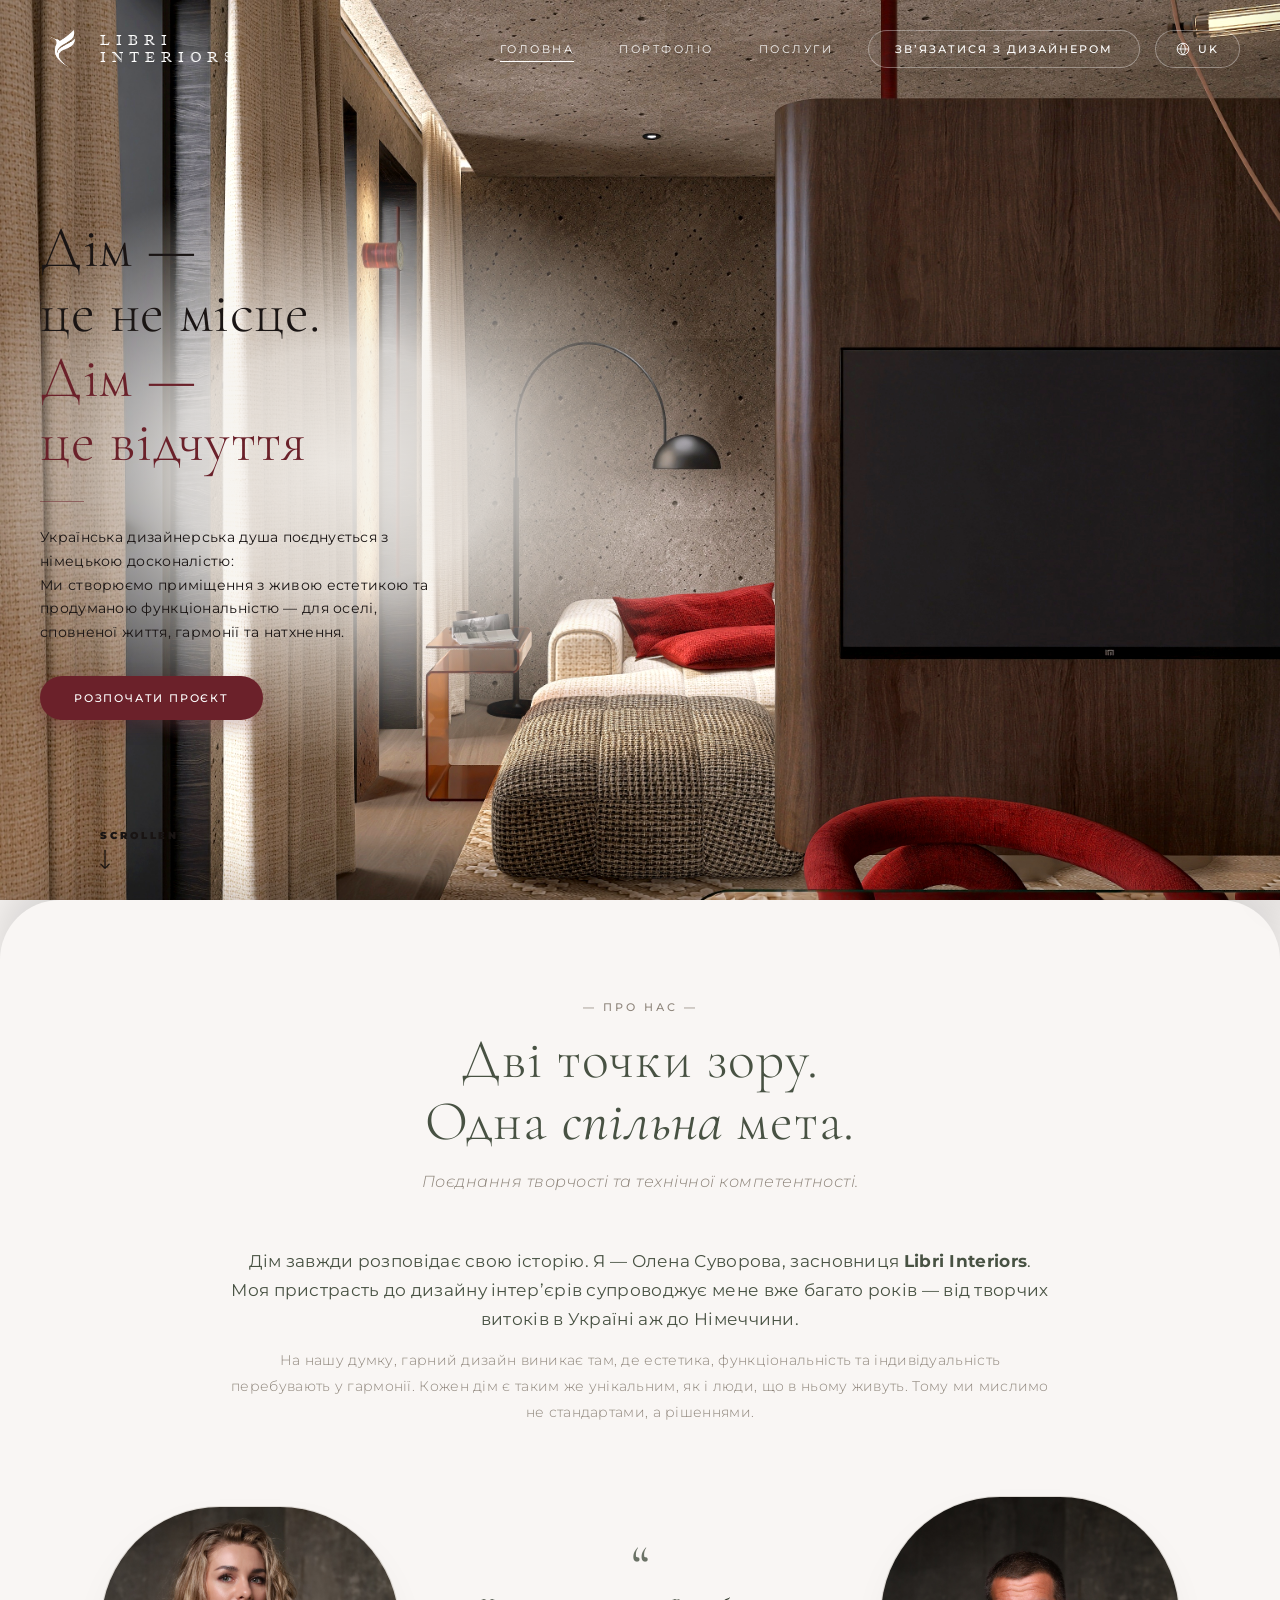
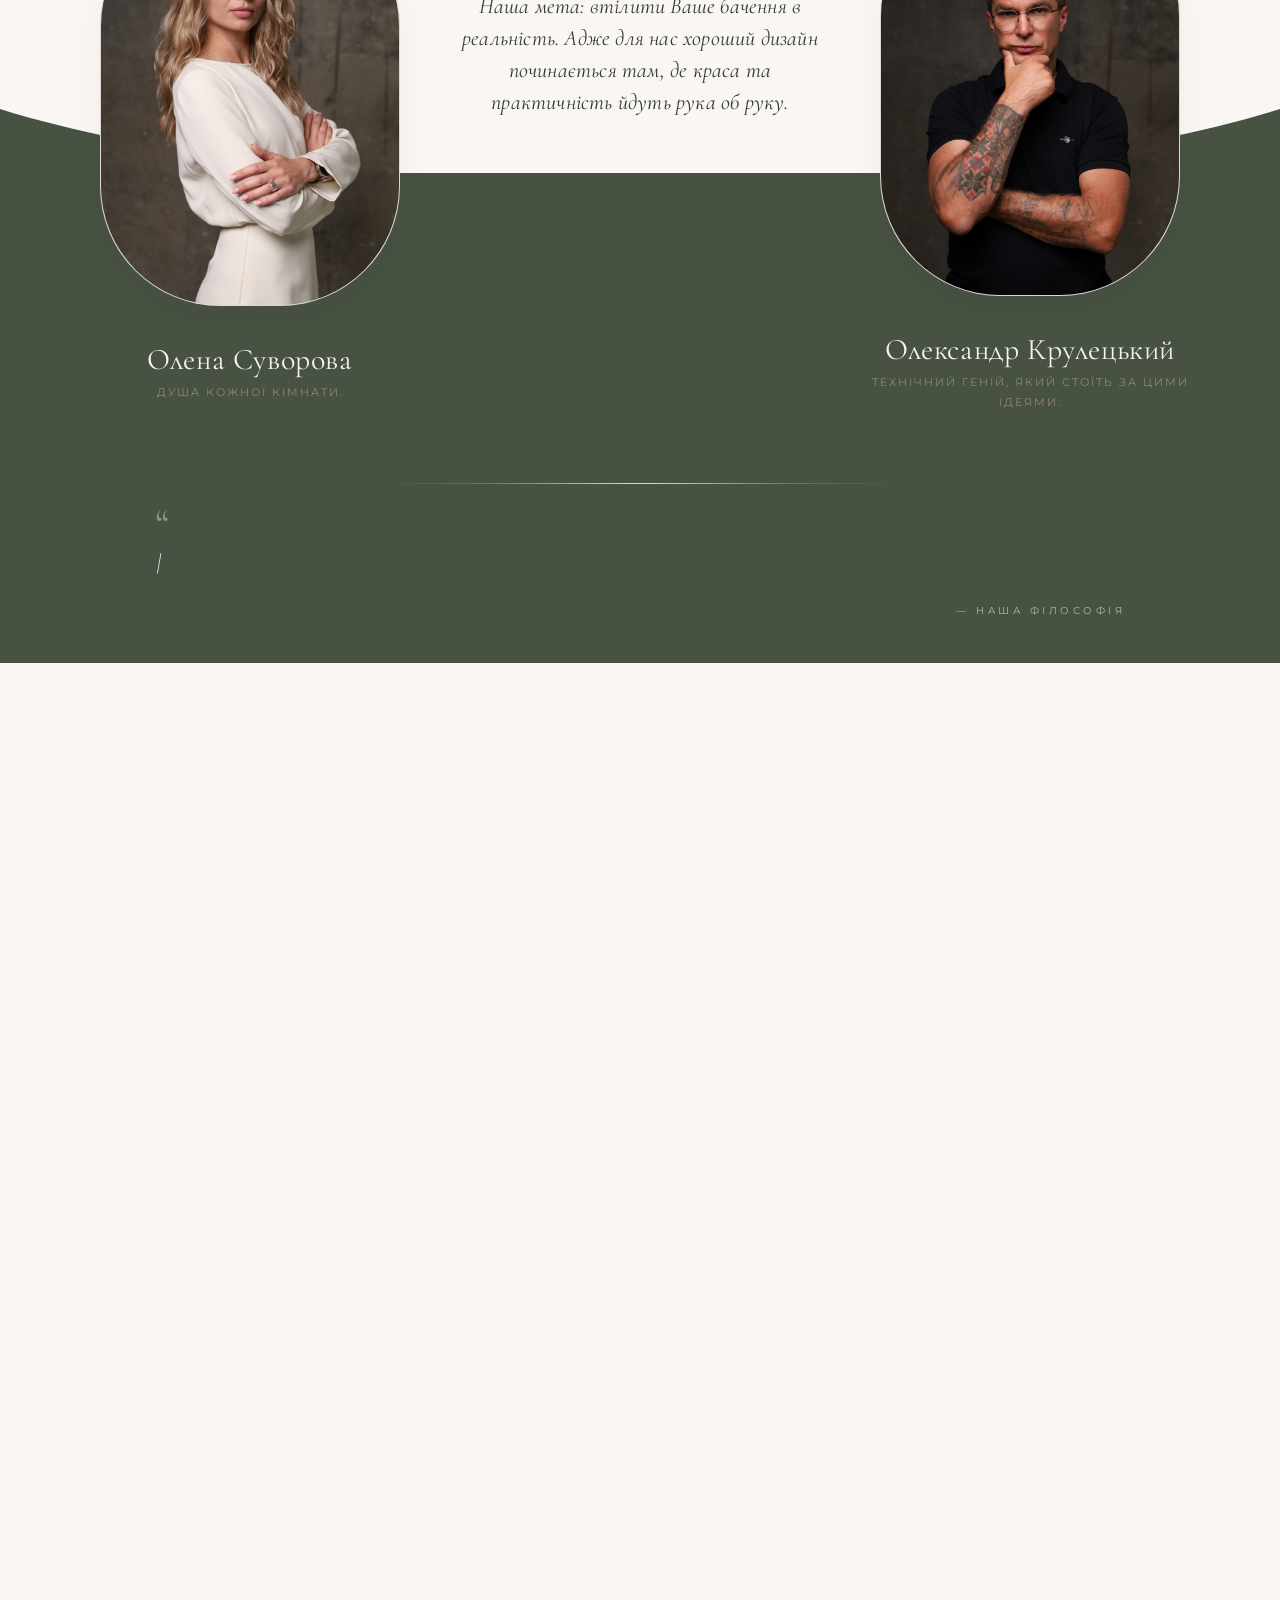
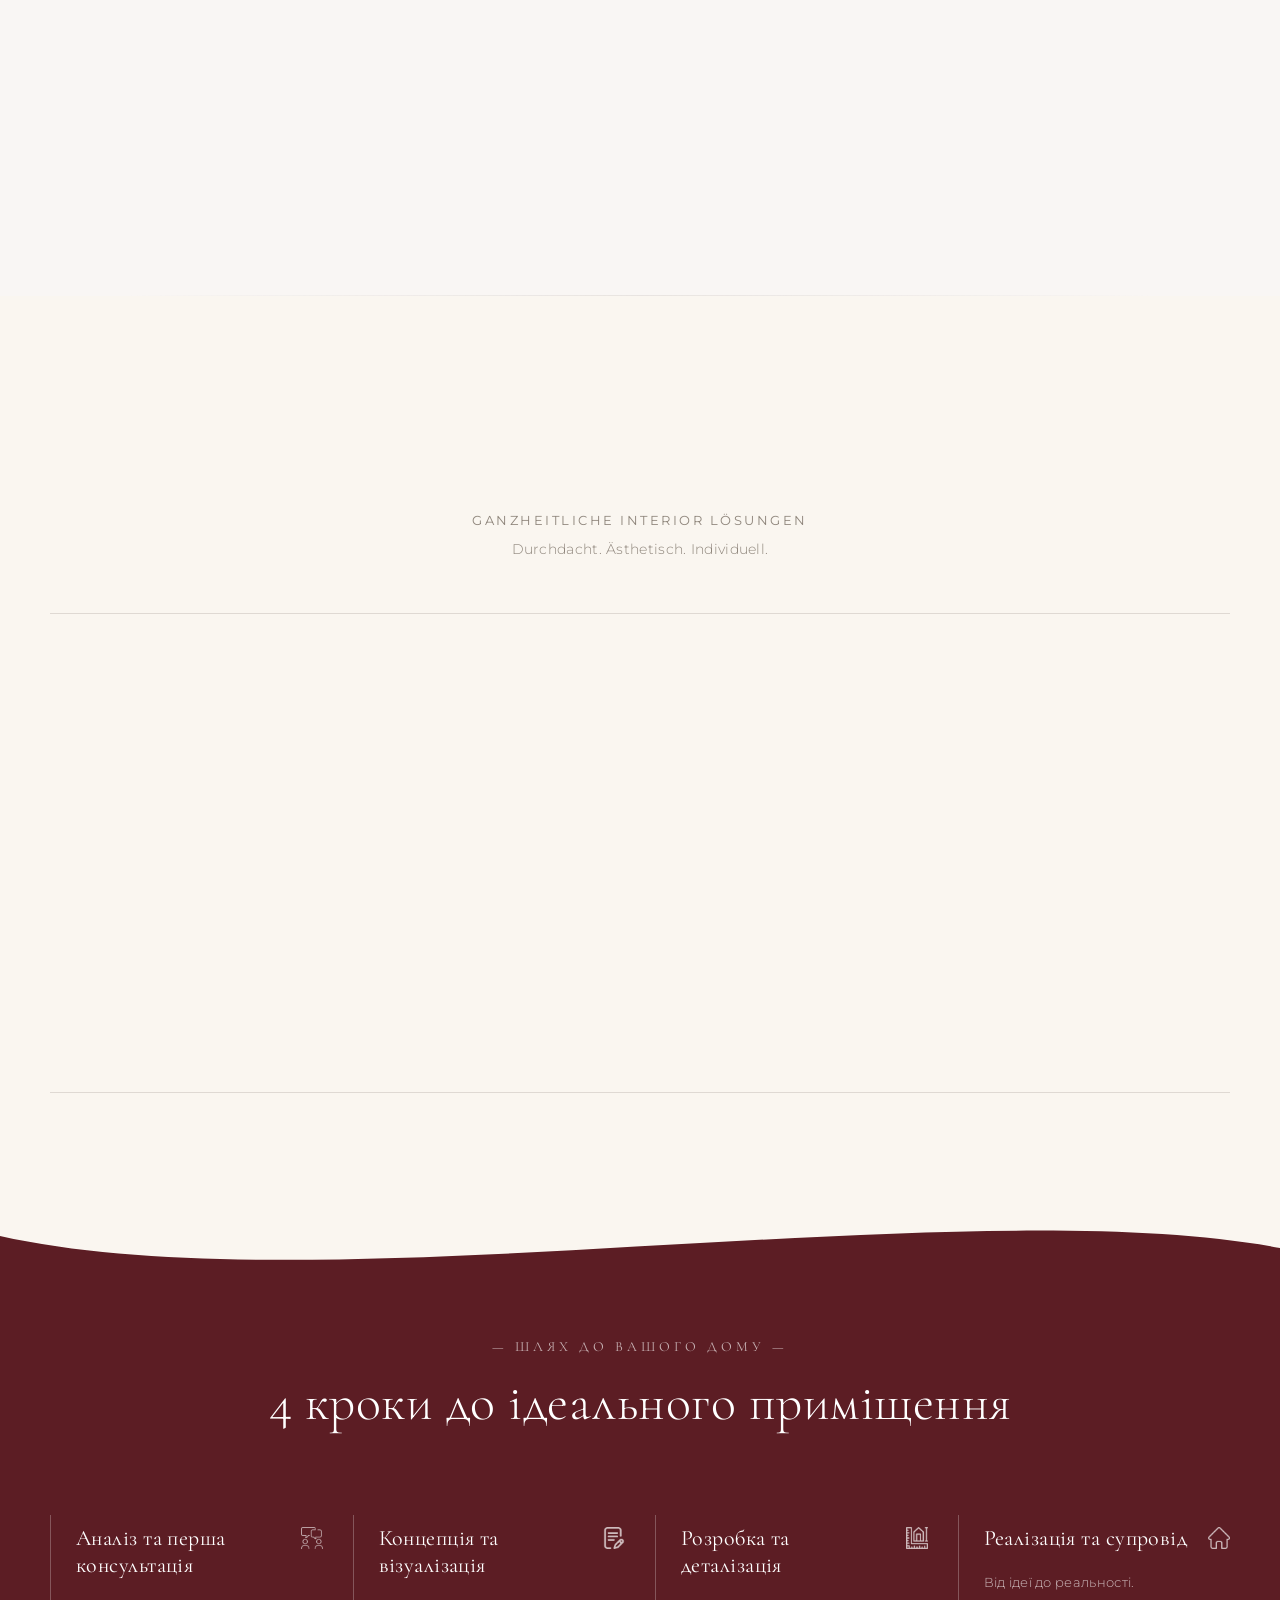
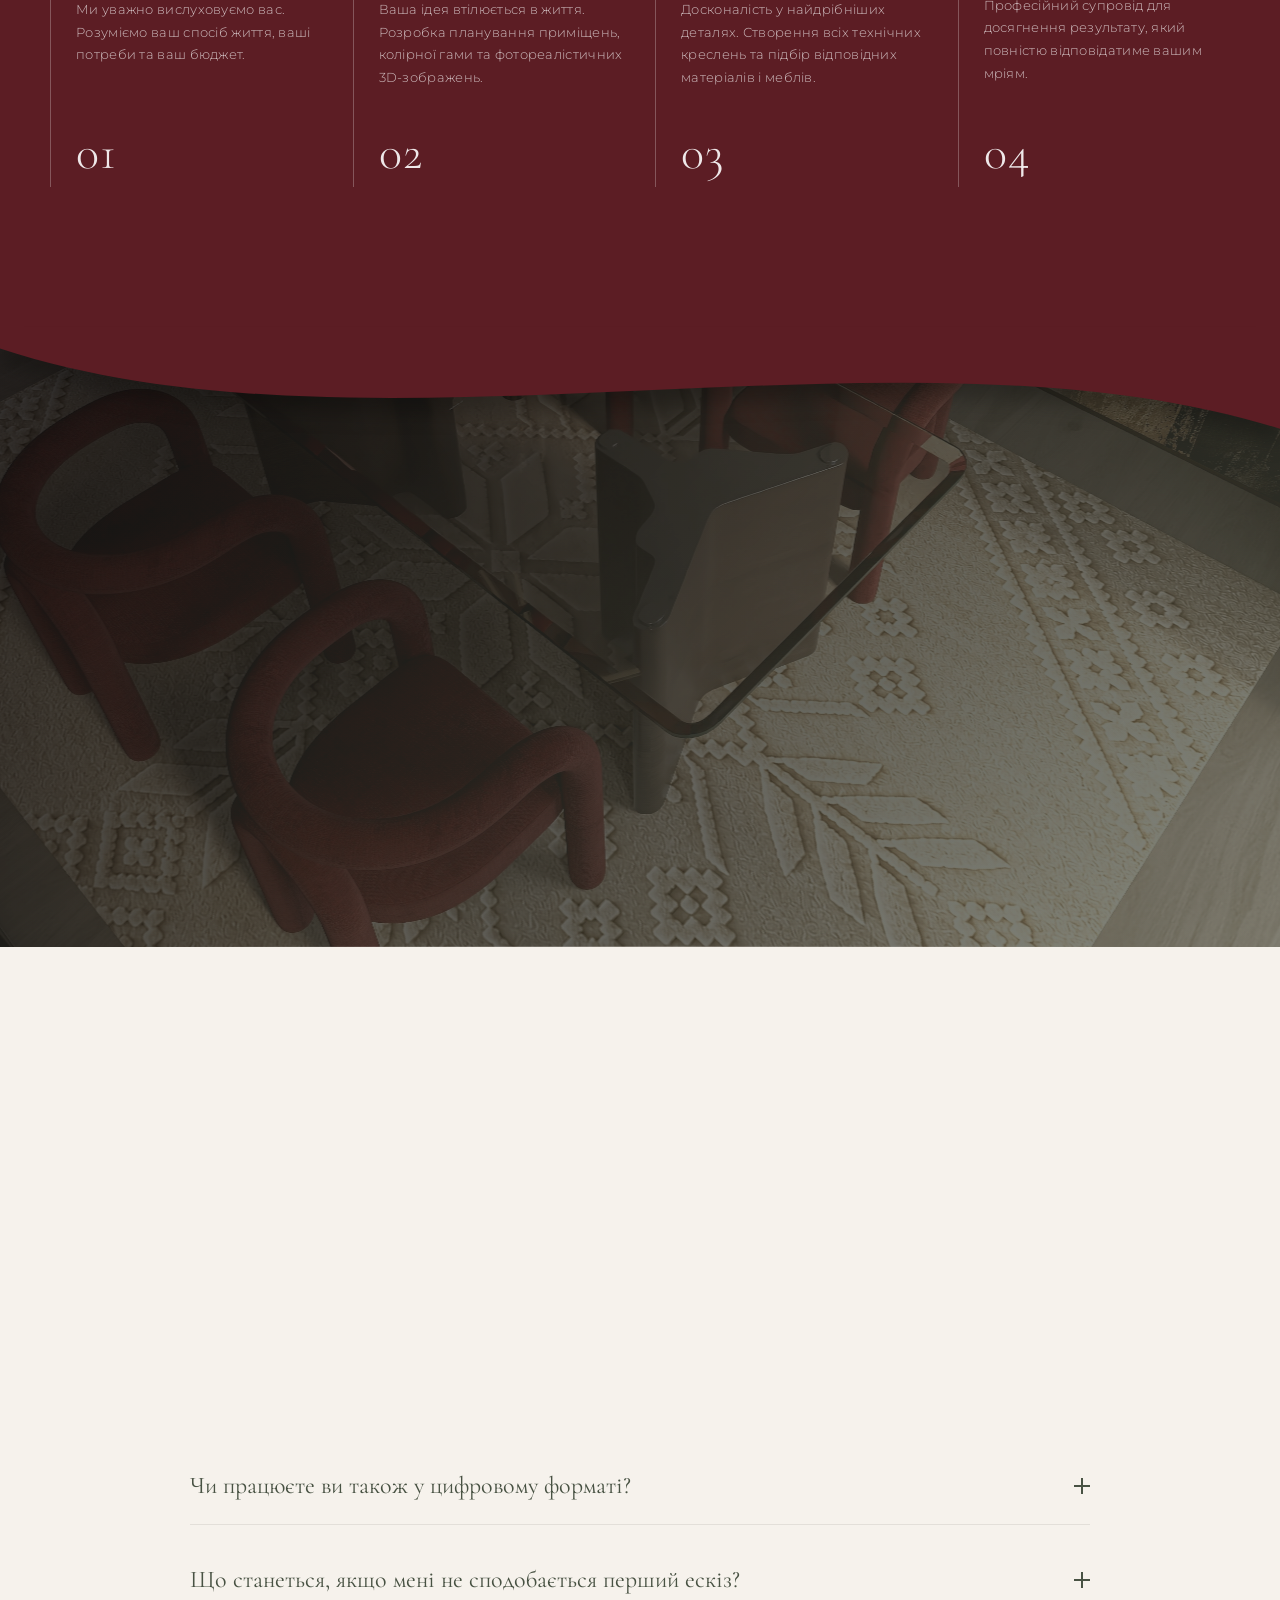
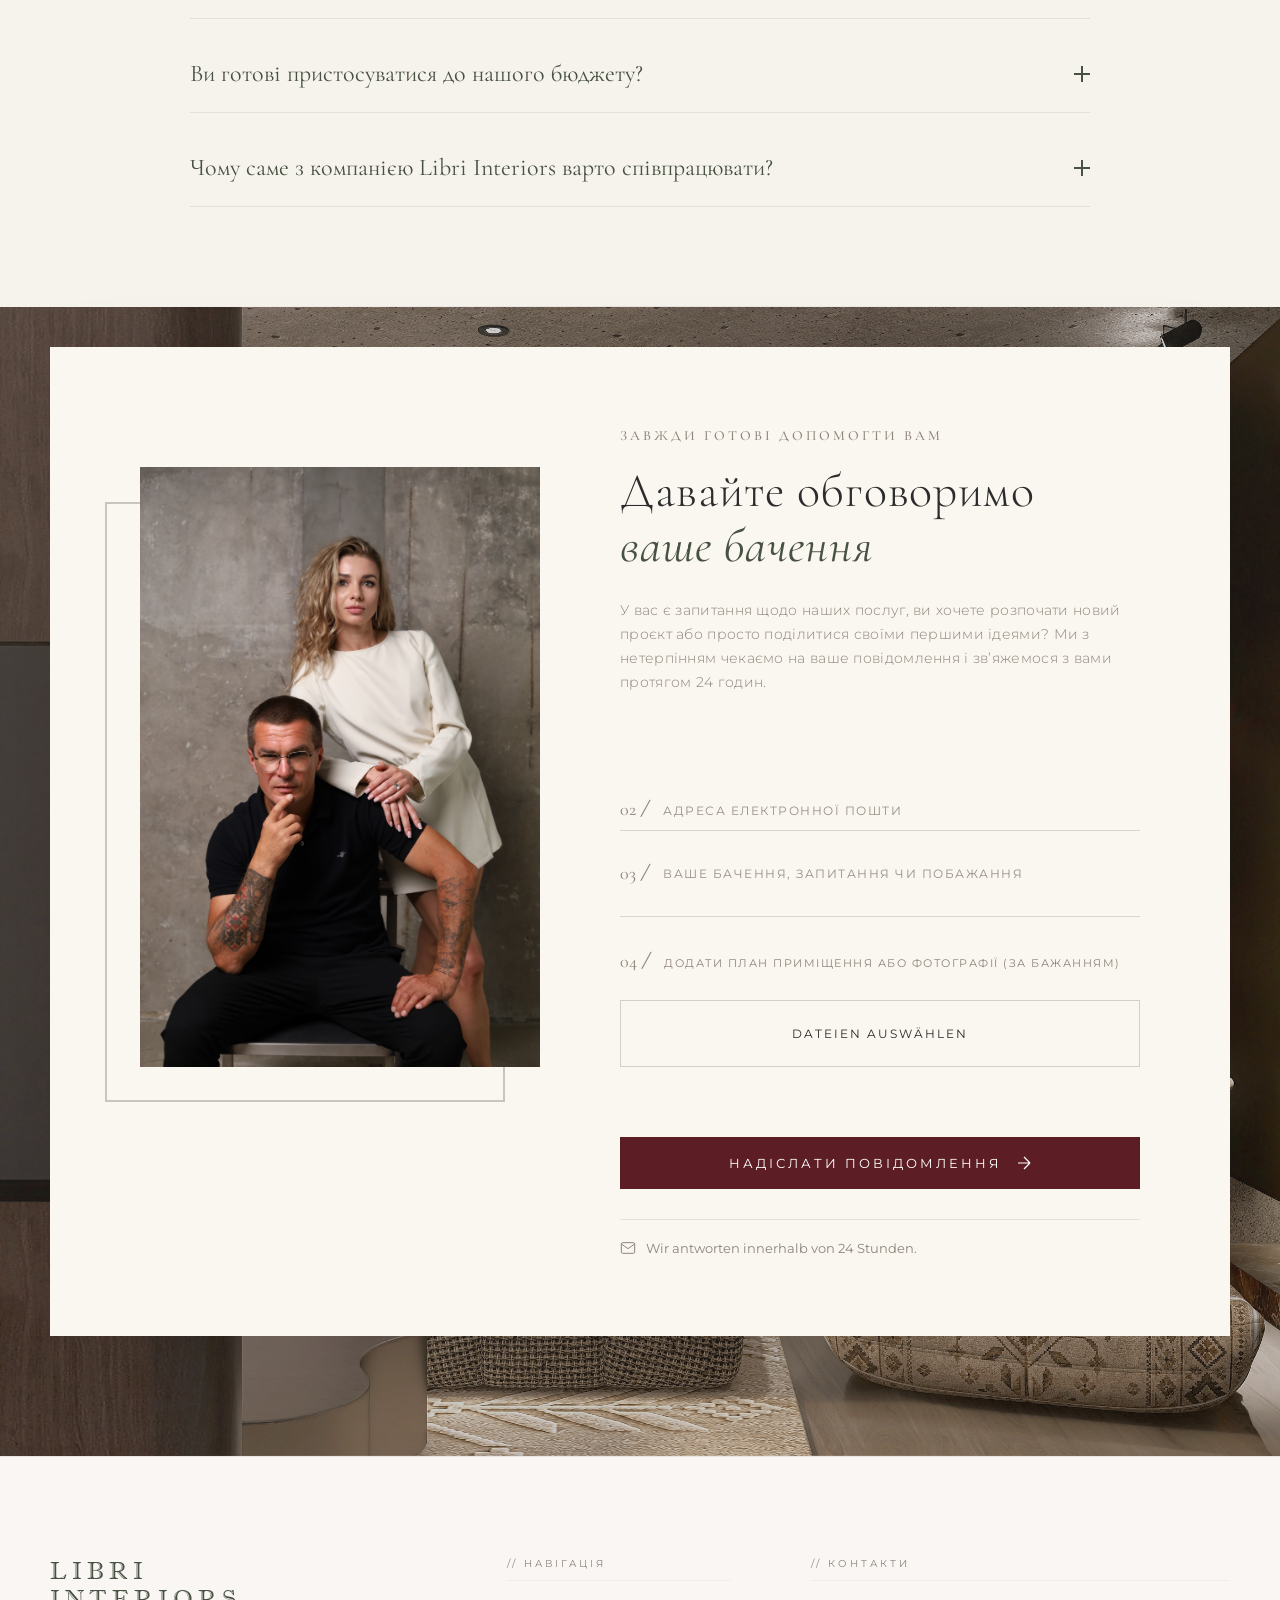
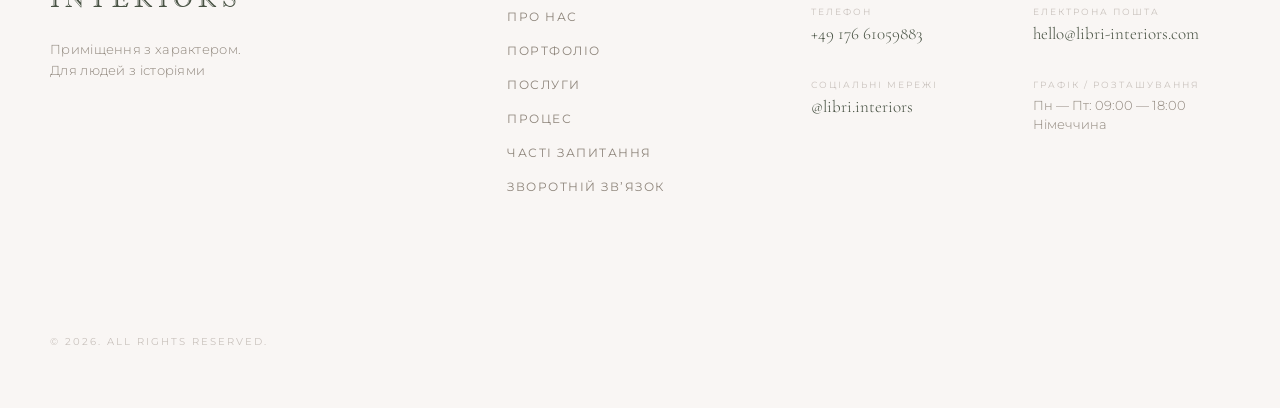
==== commit ebdb2834: "Refactor code structure for improved readability and maintainability" ====
--- a/index.html
+++ b/index.html
@@ -15,7 +15,7 @@
 
   <link href="https://fonts.googleapis.com/css2?family=Cormorant+Garamond:ital,wght@0,300;0,400;1,300;1,400&family=Inter:wght@200;300;400;500&display=swap" rel="stylesheet" media="print" onload="this.media='all'">
   <link rel="stylesheet" href="style/index.css">
-  <link rel="icon" type="image/png" href="img/favicon/kolibri2.png">
+  <link rel="icon" type="image/png" href="img/favicon/kolibri1.png">
 </head>
 <body>
 
@@ -31,6 +31,7 @@
   <div class="container nav-container">
     <div class="nav-left-brand">
       <img src="img/favicon/kolibri2.png" alt="Kolibri Logo" class="nav-logo-img-kolibri" width="40" height="40">
+      <img src="img/favicon/kolibri1.png" alt="Kolibri Logo" class="nav-logo-img-kolibri1" width="40" height="40" display="none">
       <a href="index.html" class="nav-logo">LIBRI<br>INTERIORS</a>
     </div>
 
@@ -104,20 +105,23 @@
     <div class="hero-overlay"></div>
     <div class="container hero-container">
       <h1 class="fade-in-up-blur" style="animation-delay: 0.4s;" data-i18n="hero-kredo">
-        Zuhause <br>ist kein Ort.<br> 
-        <i>Zuhause <br>ist ein Gefühl</i>
+        Design mit Seele.<br>
+        <i>Räume mit Charakter.</i>
       </h1>
       <div class="hero-footer fade-in-up-blur" style="animation-delay: 0.8s;">
-        <p class="hero-p" data-i18n="hero-desc">Ukrainische Designseele trifft auf deutsche Perfektion:<br>Wir kreieren Räume mit lebendiger Ästhetik und kluger Funktionalität – für ein Zuhause, das voller Leben, Harmonie und Inspiration steckt.</p>
+        <p class="hero-p" data-i18n="hero-desc">Ein Zuhause sollte nicht nur schön sein.<br>Es sollte sich nach Ihnen anfühlen.</p>
       </div>
       <div class="hero-action fade-in-up-blur" style="animation-delay: 1.2s;">
-        <a href="order.html" class="btn-hero-order" data-i18n="order-btn-2">Projekt starten</a>
-      </div>
-    </div>
-    <div class="hero-scroll-indicator" id="scrollTrigger">
+        <a href="order.html" class="btn-hero-order" data-i18n="order-btn-2">
+          Ihr Projekt besprechen &nbsp;&rarr;
+        </a>
+      </div>
+    </div>
+    <div class="hero-scroll-indicator fade-in-up-blur" style="animation-delay: 1.4s;" id="scrollTrigger">
+      <span class="scroll-text">Scrollen</span>
       <div class="scroll-arrow-line">
-        <svg width="12" height="24" viewBox="0 0 12 24" fill="none">
-          <path d="M6 0V22M6 22L1 17M6 22L11 17" stroke="currentColor" stroke-width="1" stroke-linecap="round" stroke-linejoin="round"/>
+        <svg width="10" height="20" viewBox="0 0 12 24" fill="none">
+          <path d="M6 0V22M6 22L1 17M6 22L11 17" stroke="currentColor" stroke-width="1.5" stroke-linecap="round" stroke-linejoin="round"/>
         </svg>
       </div>
     </div>
@@ -316,11 +320,6 @@
   </div>
     
   </section>
-  <div class="services-bottom-wave">
-      <svg viewBox="0 0 1440 100" preserveAspectRatio="none">
-        <path fill="#485243" d="M0,40 C 360,100 1080,0 1440,50 L1440,100 L0,100 Z"></path>
-      </svg>
-  </div>
   
 <!-- Верхня бордова хвиля -->
 <div class="services-bottom-wave">
--- a/style/index.css
+++ b/style/index.css
@@ -1,6 +1,14 @@
 /* --- ІМПОРТ ШРИФТІВ (Google Fonts: Cormorant Garamond & Montserrat) --- */
 @import url('https://fonts.googleapis.com/css2?family=Cormorant+Garamond:ital,wght@0,300;0,400;0,500;0,600;1,300;1,400;1,500&family=Montserrat:wght@300;400;500;600&display=swap');
-
+/* Підключення локального файлу шрифту */
+@font-face {
+  font-family: 'Imprint MT Shadow';
+  src:
+       url('../fonts/imprint-mt-shadow.ttf') format('truetype');
+  font-weight: normal;
+  font-style: normal;
+  font-display: swap;
+}
 /* --- ОСНОВА & СКИДАННЯ --- */
 * {
   margin: 0;
@@ -213,211 +221,319 @@
 
 
 /* --- НАВІГАЦІЯ --- */
+/* ==========================================================================
+
+
+/* ==========================================================================
+   НАВІГАЦІЯ: ПЛАВНИЙ ПЕРЕХІД ВІД СТАРТУ ДО СКРОЛУ
+   ========================================================================== */
+.nav-container {
+  display: flex; 
+  justify-content: space-between;
+  align-items: center;
+  width: 100%;
+  max-width: 1400px;
+  margin: 0 auto;
+  padding: 0 40px;
+}
+
+.nav-left-brand {
+  display: flex;
+  align-items: center;
+}
+
 .navbar {
   z-index: 1000 !important;
   position: fixed;
-  width: 100%; top: 0; left: 0;
-  padding: 15px 0;
-  border-bottom: 1px solid rgba(201, 194, 189, 0.3);
-  background-color: rgba(249, 246, 244, 0.85);
-  backdrop-filter: blur(12px);
-  transition: padding 0.3s, background-color 0.3s;
-
-  /* Початковий прихований стан */
+  width: 100%; 
+  top: 0; 
+  left: 0;
+  padding: 28px 0;
+  
+  background-color: transparent;
+  backdrop-filter: blur(0px);
+  -webkit-backdrop-filter: blur(0px);
+  border-bottom: 1px solid rgba(201, 194, 189, 0);
+  
+  /* Збільшений час і плавніша крива для всіх елементів навбару */
+  transition: padding 0.7s cubic-bezier(0.16, 1, 0.3, 1), 
+              background-color 0.7s cubic-bezier(0.16, 1, 0.3, 1), 
+              backdrop-filter 0.7s cubic-bezier(0.16, 1, 0.3, 1), 
+              border-color 0.7s cubic-bezier(0.16, 1, 0.3, 1),
+              box-shadow 0.7s cubic-bezier(0.16, 1, 0.3, 1);
+
   opacity: 0;
   transform: translateY(-20px);
   pointer-events: none;
-
-  /* Анімація появи з затримкою */
   animation: navbarFadeIn 0.8s cubic-bezier(0.22, 1, 0.36, 1) forwards;
-  animation-delay: 2s; /* 1.2s (кнопка) + 0.2s (пара мілісекунд) */
-}
-
-.navbar.scrolled {
-  background-color: rgba(249, 246, 244, 0.85);
-  backdrop-filter: blur(12px);
-  -webkit-backdrop-filter: blur(12px);
-  border-bottom: 1px solid rgba(201, 194, 189, 0.3);
-  padding: 12px 0;
+  animation-delay: 1.2s;
 }
 
 @keyframes navbarFadeIn {
   to {
     opacity: 1;
     transform: translateY(0);
-    pointer-events: all;
-  }
-}
-
-.nav-container {
-  display: flex; 
-  justify-content: space-between;
-  align-items: center;
-  width: 100%;
-}
-
-.nav-left-brand {
-  display: flex;
-  align-items: center;
-}
-
+    pointer-events: auto;
+  }
+}
+
+/* Логотипи з плавним зникненням/появою */
 .nav-logo-img-kolibri {
-  width: 40px;
+  width: 42px;
   height: auto;
-  margin-right: 15px;
+  margin-right: 18px;
   flex-shrink: 0;
-}   
-
-
-/* Підключення локального файлу шрифту */
-@font-face {
-  font-family: 'Imprint MT Shadow';
-  src:
-       url('../fonts/imprint-mt-shadow.ttf') format('truetype');
-  font-weight: normal;
-  font-style: normal;
-  font-display: swap;
-}
- 
-
-.nav-logo {
+  display: block; 
+  opacity: 1;
+  transition: opacity 0.5s ease, visibility 0.5s ease;
+}
+
+.nav-logo-img-kolibri1 {
+  width: 42px;
+  height: auto;
+  margin-right: 18px;
+  flex-shrink: 0;
+  display: block; 
+  opacity: 0;
+  visibility: hidden;
+  position: absolute;
+  transition: opacity 0.5s ease, visibility 0.5s ease;
+}
+
+.navbar.scrolled .nav-logo-img-kolibri {
+  opacity: 0;
+  visibility: hidden;
+  position: absolute;
+}
+
+.navbar.scrolled .nav-logo-img-kolibri1 {
+  opacity: 1;
+  visibility: visible;
+  position: relative;
+}
+
+/* Стан ПРИ СКРОЛІ (м'яке розмиття і плавна поява фону) */
+.navbar.scrolled {
+  background-color: rgba(249, 246, 244, 0.90);
+  backdrop-filter: blur(16px);
+  -webkit-backdrop-filter: blur(16px);
+  border-bottom: 1px solid rgba(201, 194, 189, 0.35);
+  padding: 16px 0;
+  box-shadow: 0 10px 30px rgba(0, 0, 0, 0.03);
+}
+
+/* Текст логотипа */
+.navbar .nav-logo {
   font-size: 14px; 
-  font-weight: 500; 
-  letter-spacing: 5px; 
-  color: #485243;
+  font-weight: 400; 
+  letter-spacing: 6px; 
+  color: #FFFFFF;
   text-align: left;
   line-height: 1.2;
   flex-shrink: 0;
   display: block;
   font-family: 'Imprint MT Shadow', serif;
-}
-
-.nav-links { 
+  text-shadow: 0 2px 10px rgba(0, 0, 0, 0.15);
+  transition: color 0.6s cubic-bezier(0.16, 1, 0.3, 1), text-shadow 0.6s ease;
+  text-decoration: none;
+}
+.navbar.scrolled .nav-logo {
+  color: #5c1d24; 
+  text-shadow: none;
+}
+
+/* Посилання (сторінки) */
+.navbar .nav-links { 
   display: flex; 
   list-style: none; 
-  gap: 50px; 
+  gap: 45px; 
   margin-left: auto;
-  margin-right: 40px;
-}
-
-.nav-actions {
-  display: flex;
+  margin-right: 35px;
+  padding: 0;
   align-items: center;
-  gap: 20px;
-  flex-shrink: 0;
-}
-
-.nav-item {
+  margin-bottom: 0;
+}
+
+.navbar .nav-item {
   font-size: 11px; 
   text-transform: uppercase; 
-  letter-spacing: 2px;
+  letter-spacing: 2.5px;
   position: relative;
-  padding: 8px 0;
-  transition: opacity 0.4s cubic-bezier(0.25, 1, 0.5, 1), color 0.4s cubic-bezier(0.25, 1, 0.5, 1);
-}
-
-.nav-links:hover .nav-item { opacity: 0.35; }
-.nav-links .nav-item:hover { opacity: 1; color: #485243; }
-.nav-item.active { opacity: 1; color: #485243; }
-
-.nav-item::after {
+  padding: 6px 0;
+  display: inline-flex;
+  align-items: center;
+  color: rgba(255, 255, 255, 0.92); 
+  text-decoration: none;
+  font-family: 'Montserrat', sans-serif;
+  text-shadow: 0 1px 8px rgba(0, 0, 0, 0.15);
+  transition: opacity 0.5s ease, color 0.6s cubic-bezier(0.16, 1, 0.3, 1), text-shadow 0.6s ease;
+}
+.navbar.scrolled .nav-item {
+  color: #5c1d24; 
+  text-shadow: none;
+}
+
+.navbar .nav-links:hover .nav-item { opacity: 0.35; }
+.navbar .nav-links .nav-item:hover { opacity: 1; color: #FFFFFF; }
+.navbar.scrolled .nav-links .nav-item:hover { color: #5c1d24; }
+
+.navbar .nav-item.active { opacity: 1; color: #FFFFFF; }
+.navbar.scrolled .nav-item.active { color: #5c1d24; }
+
+.navbar .nav-item::after {
   content: '';
   position: absolute;
   bottom: 0; left: 50%; width: 0; height: 1px;
-  background-color: #485243;
-  transition: width 0.4s cubic-bezier(0.25, 1, 0.5, 1), left 0.4s cubic-bezier(0.25, 1, 0.5, 1);
-}
-.nav-item:hover::after, .nav-item.active::after { width: 100%; left: 0; }
-
-.btn-nav-order {
-  border: 1px solid #485243;
-  padding: 12px 25px;
+  background-color: #FFFFFF; 
+  box-shadow: 0 1px 4px rgba(0, 0, 0, 0.2);
+  transition: width 0.4s cubic-bezier(0.25, 1, 0.5, 1), left 0.4s cubic-bezier(0.25, 1, 0.5, 1), background-color 0.6s ease;
+}
+.navbar.scrolled .nav-item::after {
+  background-color: #5c1d24; 
+  box-shadow: none;
+}
+.navbar .nav-item:hover::after, .navbar .nav-item.active::after { width: 100%; left: 0; }
+
+/* Правий блок дій */
+.nav-actions {
+  display: flex;
+  align-items: center;
+  gap: 15px;
+}
+
+/* Кнопка зв'язку */
+/* ---------- Кнопка зв'язку та Селектор мов (Спільна база) ---------- */
+.navbar .btn-nav-order,
+.navbar .lang-btn {
+  border: 1px solid rgba(255, 255, 255, 0.35); 
+  background: rgba(255, 255, 255, 0.03); 
+  backdrop-filter: blur(4px);
+  -webkit-backdrop-filter: blur(4px);
+  padding: 11px 26px;
   font-size: 11px;
   text-transform: uppercase;
   letter-spacing: 2px;
-  color: #485243;
-  background: transparent;
+  color: #FFFFFF; 
   border-radius: 40px;
   font-weight: 500;
+  font-family: 'Montserrat', sans-serif;
   position: relative;
   overflow: hidden;
   z-index: 1;
-  display: inline-block;
-  transition: color 0.4s cubic-bezier(0.25, 1, 0.5, 1), border-color 0.4s cubic-bezier(0.25, 1, 0.5, 1), transform 0.4s cubic-bezier(0.25, 1, 0.5, 1);
-}
-
-.btn-nav-order::before {
+  display: inline-flex;
+  align-items: center;
+  justify-content: center;
+  gap: 8px;
+  text-decoration: none;
+  cursor: pointer;
+  /* Чіткий та однаковий transition для всіх властивостей */
+  transition: background-color 0.4s ease, color 0.4s ease, border-color 0.4s ease, box-shadow 0.4s ease;
+}
+
+.navbar .lang-btn {
+  padding: 11px 20px; /* Свої падінги для мов */
+}
+
+/* ---------- Псевдоелемент для анімації кнопки замовлення ---------- */
+.navbar .btn-nav-order::before {
   content: '';
   position: absolute;
   top: 0; left: 0; width: 100%; height: 100%;
-  background-color: #485243;
+  background-color: #FFFFFF; 
   transform: scaleY(0);
   transform-origin: bottom;
-  transition: transform 0.4s cubic-bezier(0.25, 1, 0.5, 1);
+  transition: transform 0.4s cubic-bezier(0.25, 1, 0.5, 1), background-color 0.4s ease;
   z-index: -1;
 }
-.btn-nav-order:hover { color: #F9F6F4; border-color: #485243; transform: translateY(-2px); }
-.btn-nav-order:hover::before { transform: scaleY(1); }
-.btn-nav-order:active { transform: translateY(0); }
-
-/* --- СЕЛЕКТОР МОВ --- */
-.lang-selector {
-  position: relative;
-  display: inline-block;
-}
-
-.lang-btn {
-  display: flex;
-  align-items: center;
-  gap: 8px;
-  border: 1px solid rgba(201, 194, 189, 0.6);
-  background: transparent;
-  padding: 12px 20px;
-  font-size: 12px;
-  font-weight: 500;
-  color: #485243;
-  border-radius: 40px;
-  cursor: pointer;
-  transition: all 0.3s ease;
-}
-
-.lang-btn:hover, .lang-selector.active .lang-btn {
-  border-color: #485243;
-  background-color: rgba(102, 105, 86, 0.05);
-}
-
-.lang-dropdown {
+
+/* ---------- Стан SCROLLED (Коли навігація прокручена) ---------- */
+.navbar.scrolled .btn-nav-order,
+.navbar.scrolled .lang-btn {
+  border-color: rgba(92, 29, 36, 0.3); 
+  color: #5c1d24; 
+  background: transparent; /* Одразу прозорі, без білого тла */
+  backdrop-filter: none;
+  -webkit-backdrop-filter: none;
+  box-shadow: none;
+}
+
+.navbar.scrolled .btn-nav-order::before {
+  background-color: #5c1d24; /* Змінюємо колір бекграунду для ховеру на бордовий */
+}
+
+/* ---------- Ховери ---------- */
+.navbar .btn-nav-order:hover { 
+  color: #5c1d24; 
+  border-color: #FFFFFF; 
+  transform: translateY(-2px); 
+}
+.navbar.scrolled .btn-nav-order:hover { 
+  color: #F9F6F4; 
+  border-color: #5c1d24; 
+}
+.navbar .btn-nav-order:hover::before { 
+  transform: scaleY(1); 
+}
+
+.navbar .lang-btn:hover {
+  border-color: #5c1d24;
+  background: rgba(92, 29, 36, 0.05);
+  transform: translateY(-2px);
+}
+
+.navbar .lang-btn:hover, .navbar .lang-selector.active .lang-btn {
+  border-color: #FFFFFF;
+  background-color: rgba(255, 255, 255, 0.15);
+}
+.navbar.scrolled .lang-btn:hover, .navbar.scrolled .lang-selector.active .lang-btn {
+  border-color: #5c1d24;
+  background-color: rgba(92, 29, 36, 0.06);
+}
+
+.navbar .lang-dropdown {
   position: absolute;
-  top: calc(100% + 10px);
+  top: calc(100% + 12px);
   right: 0;
-  width: 260px;
+  width: 200px;
   background-color: #FFFFFF;
   border: 1px solid rgba(201, 194, 189, 0.4);
-  padding: 15px 0;
+  padding: 10px 0;
   display: flex;
   flex-direction: column;
-  box-shadow: 0 15px 35px rgba(142, 133, 123, 0.1);
+  box-shadow: 0 15px 35px rgba(0, 0, 0, 0.12);
   opacity: 0;
   visibility: hidden;
   transform: translateY(10px);
   transition: all 0.3s cubic-bezier(0.25, 1, 0.5, 1);
   z-index: 200;
-}
-
-.lang-selector.active .lang-dropdown { opacity: 1; visibility: visible; transform: translateY(0); }
-
-.lang-dropdown-item {
+  border-radius: 14px;
+}
+
+.navbar .lang-selector.active .lang-dropdown { opacity: 1; visibility: visible; transform: translateY(0); }
+
+.navbar .lang-dropdown-item {
   display: flex;
   justify-content: space-between;
   align-items: center;
-  padding: 12px 25px;
-  font-size: 14px;
+  padding: 10px 22px;
+  font-size: 12px;
   color: #2c2c2c;
   font-weight: 400;
+  font-family: 'Montserrat', sans-serif;
   transition: background 0.2s ease;
-}
-.lang-dropdown-item:hover { background-color: #F9F6F4; }
-.lang-dropdown-item.active { color: #485243; font-weight: 500; }
+  text-decoration: none;
+}
+.navbar .lang-dropdown-item:hover { background-color: #F9F6F4; }
+.navbar .lang-dropdown-item.active { color: #5c1d24; font-weight: 500; }
+
+
+
+
+
+
+
+
+
 
 /* --- МОБІЛЬНА КНОПКА-КРУЖЕЧОК (Зображення референсу) --- */
 .mobile-menu-trigger-wrapper {
@@ -609,7 +725,27 @@
   .mobile-overlay-menu { max-width: 100%; }
 }
 
-/* --- HERO ЕКРАН --- */
+/* --- HERO ЕКРАН (ТОЧНО В ТОЧКУ З ФОТО) --- */
+/* ==========================================================
+   HERO
+   ========================================================== */
+
+:root {
+  --burgundy: #6b212a;
+  --burgundy-dark: #551921;
+  --ink: #1a1514;
+  --text: #4a3f3c;
+  --muted: #5a4f4c;
+  --cream: 245, 242, 238; /* RGB для rgba() */
+
+  --font-serif: 'Cormorant Garamond', 'Playfair Display', Georgia, serif;
+  --font-sans: 'Montserrat', 'Helvetica Neue', Arial, sans-serif;
+
+  --ease-out: cubic-bezier(0.16, 1, 0.3, 1);
+  --gutter: 40px;
+}
+
+/* ---------- Основний блок ---------- */
 .hero-image-bg {
   position: sticky;
   top: 0;
@@ -622,261 +758,246 @@
   z-index: 1;
 }
 
+/* ---------- Фон ---------- */
 .hero-bg-image {
   position: absolute;
-  top: 0; left: 0; width: 100%; height: 100%;
-  background-image: url('../img/background/credo-back1.webp');
-  background-size: auto 120%;
-  background-position: center;
-  background-repeat: no-repeat;
-  z-index: 0;
-  will-change: transform;
-  animation: kenBurnsEffect 15s ease-in-out infinite alternate;
-}
-
-
+  inset: 0;
+  z-index: -2;
+  background: url('../img/background/credo-back1.webp') center / cover no-repeat;
+  filter: saturate(1.25) contrast(1.04); /* насиченість фону: 1 = без змін */
+}
+
+.hero-overlay {
+  display: none; /* замінено розтушованою плямою .hero-container::before */
+}
+
+/* ---------- Контейнер ---------- */
 .hero-container {
+  position: relative;
   display: flex;
   flex-direction: column;
-  align-items: flex-end; /* Вирівнює вміст по правому краю */
-  z-index: 2;
-  width: 100%;
-  margin-left: 0;
-  margin-right: auto; /* Контейнер притискається праворуч */
-}
-
-.hero-image-bg h1 {
-  font-size: 50px;
-  line-height: 0.9;
-  margin-bottom: 30px;
-  margin-top: auto;
-  color: #FFFFFF;
-  font-weight: 300;
-  text-align: right; /* Текст заголовка за правою межею */
-  text-shadow: 0 0 40px rgba(255, 255, 255, 0.15); 
-}
-
-.hero-image-bg h1 i { 
-  color: #F9F6F4; 
-}
-
-.hero-p {
-  font-size: 16px;
-  font-weight: 400;
-  max-width: 650px;
-  line-height: 1.7;
-  color: #E5E2DC;
-  text-align: right; /* Вирівнювання абзацу праворуч */
-  letter-spacing: 0.5px;
-  position: relative;
-  padding: 15px 20px;
-  margin-left: auto; /* Зміщує блок абзацу вправо */
-  margin-right: -20px;
-  z-index: 2;
-}
-
-.hero-p::before {
+  align-items: flex-start;
+  justify-content: center;
+  width: 100%;
+  max-width: 1300px;
+  height: 80%;
+  margin: 0 auto;
+  padding: 0 var(--gutter);
+}
+
+/* Біла розтушована пляма тільки під текстом.
+   Прив'язана до контейнера, тож рухається разом з текстом. */
+.hero-container::before {
   content: '';
   position: absolute;
-  top: 0; left: 0; width: 100%; height: 100%;
   z-index: -1;
-  background: rgba(20, 18, 17, 0.4); 
-  backdrop-filter: blur(8px);
-  -webkit-backdrop-filter: blur(8px);
-  /* Маска розмиття розвернена зліва направо */
-  -webkit-mask-image: linear-gradient(to left, rgba(0, 0, 0, 1) 30%, rgba(0, 0, 0, 0) 100%);
-  mask-image: linear-gradient(to left, rgba(0, 0, 0, 1) 30%, rgba(0, 0, 0, 0) 100%);
-}
-
-.hero-subtext {
-  font-family: 'Montserrat', sans-serif;
-  font-size: 16px;
+  top: 50%;
+  left: 0;
+  width: min(800px, 100%);
+  aspect-ratio: 1.35;
+  transform: translate(-8%, -50%);
+  background: radial-gradient(
+    closest-side,
+    rgba(var(--cream), 0.92) 0%,
+    rgba(var(--cream), 0.8) 40%,
+    rgba(var(--cream), 0.4) 70%,
+    rgba(var(--cream), 0) 100%
+  );
+  pointer-events: none;
+}
+
+/* ---------- Заголовок ---------- */
+.hero-container h1 {
+  margin: 0;
+  font-family: var(--font-serif);
+  font-size: clamp(2rem, 4.6vw, 4rem);
   font-weight: 300;
-  color: #8E857B;
-  font-style: italic;
-  letter-spacing: 0.5px;
-}
-
-
+  line-height: 1.1;
+  letter-spacing: 0.01em;
+  color: var(--ink);
+  text-wrap: balance;
+}
+
+/* Другий рядок: бордовий, окремим рядком, без курсиву (як на фото) */
+.hero-container h1 i {
+  display: block;
+  font-style: normal;
+  font-weight: 300;
+  color: var(--burgundy);
+}
+
+/* Тонка лінія-розділювач */
+.hero-container h1::after {
+  content: '';
+  display: block;
+  width: 44px;
+  height: 1px;
+  margin: 26px 0 24px;
+  background: var(--burgundy);
+  opacity: 0.5;
+}
+
+/* ---------- Опис ---------- */
+.hero-footer {
+  margin-bottom: 32px;
+}
+
+.hero-p {
+  max-width: 28em;
+  margin: 0;
+  font-family: var(--font-sans);
+  font-size: clamp(0.9rem, 1vw, 1rem);
+  font-weight: 400;
+  line-height: 1.65;
+  color: var(--ink);
+}
+
+/* ---------- Кнопка ---------- */
 .btn-hero-order {
   display: inline-flex;
   align-items: center;
   justify-content: center;
-  padding: 16px 38px;
-  font-family: 'Montserrat', sans-serif;
-  font-size: 11px;
+  gap: 16px;
+  padding: 15px 34px;
+  border-radius: 999px;
+  background-color: var(--burgundy);
+  color: #fff;
+  font-family: var(--font-sans);
+  font-size: 0.7rem;
   font-weight: 500;
+  letter-spacing: 0.16em;
   text-transform: uppercase;
-  letter-spacing: 2.5px;
-  color: #FFFFFF;
-  background: rgba(255, 255, 255, 0.08);
-  border: 1px solid rgba(255, 255, 255, 0.35);
-  border-radius: 40px;
-  backdrop-filter: blur(10px);
-  -webkit-backdrop-filter: blur(10px);
-  position: relative;
-  overflow: hidden;
-  cursor: pointer;
-  z-index: 1;
-  transition: color 0.4s cubic-bezier(0.25, 1, 0.5, 1),
-              border-color 0.4s cubic-bezier(0.25, 1, 0.5, 1),
-              transform 0.4s cubic-bezier(0.25, 1, 0.5, 1),
-              box-shadow 0.4s cubic-bezier(0.25, 1, 0.5, 1);
-}
-
-/* Анімований фон при наведенні */
-.btn-hero-order::before {
-  content: '';
-  position: absolute;
-  top: 0;
-  left: 0;
-  width: 100%;
-  height: 100%;
-  background-color: #FFFFFF;
-  transform: scaleY(0);
-  transform-origin: bottom;
-  transition: transform 0.4s cubic-bezier(0.25, 1, 0.5, 1);
-  z-index: -1;
-}
-
-/* Ефекти при наведенні (Hover) */
+  text-decoration: none;
+  box-shadow: 0 6px 18px rgba(107, 33, 42, 0.28);
+  transition: background-color 0.3s ease, transform 0.3s ease, box-shadow 0.3s ease;
+}
+
+.btn-hero-order .btn-arrow {
+  transition: transform 0.3s ease;
+}
+
 .btn-hero-order:hover {
-  color: #12100F;
-  border-color: #FFFFFF;
-  transform: translateY(-3px);
-  box-shadow: 0 10px 25px rgba(0, 0, 0, 0.25);
-}
-
-.btn-hero-order:hover::before {
-  transform: scaleY(1);
-}
-
-/* Натискання (Active) */
+  background-color: var(--burgundy-dark);
+  transform: translateY(-2px);
+  box-shadow: 0 10px 24px rgba(107, 33, 42, 0.38);
+}
+
+.btn-hero-order:hover .btn-arrow {
+  transform: translateX(4px);
+}
+
 .btn-hero-order:active {
-  transform: translateY(-1px);
-  box-shadow: 0 5px 15px rgba(0, 0, 0, 0.2);
-}
-
-/* Адаптивність для мобільних екранів */
-@media (max-width: 768px) {
-
-
-  .hero-action {
-    margin-top: 25px;
-    align-items: right; /* Вирівнювання кнопки по правому краю */
-  }
-
-  .btn-hero-order {
-    width: 100%;
-    max-width: 320px;
-    padding: 15px 25px;
-    text-align: center;
-    font-size: 10px;
-    letter-spacing: 2px;
-    
-    
-  }
-  
-}
-
-
-
-.hero-container { width: 100%; position: relative; z-index: 2; }
-.hero-footer { display: flex; justify-content: space-between; align-items: flex-end; }
-
-/* КНОПКА SHELNAT СТРІЛКА */
-.btn-shelnat { font-size: 11px; text-transform: uppercase; letter-spacing: 2px; color: #485243; padding: 10px 0; position: relative; border: none; background: transparent; cursor: pointer; }
-.btn-shelnat svg { transition: transform 0.3s ease; }
-.btn-shelnat::after { content: ''; position: absolute; bottom: 4px; left: 0; width: 100%; height: 1px; background-color: #485243; transform: scaleX(0); transform-origin: right; transition: transform 0.3s ease; }
-.btn-shelnat:hover::after { transform: scaleX(1); transform-origin: left; }
-.btn-shelnat:hover svg { transform: translate(3px, -3px); }
-
-/* --- ІНДИКАТОР СКРОЛУ --- */
+  transform: translateY(0);
+}
+
+.btn-hero-order:focus-visible {
+  outline: 2px solid var(--burgundy);
+  outline-offset: 3px;
+}
+
+/* ---------- Індикатор скролу ---------- */
 .hero-scroll-indicator {
   position: absolute;
-  bottom: 40px; left: 50%;
-  transform: translateX(-50%);
-  z-index: 10;
+  bottom: 30px;
+  left: 100px;
   display: flex;
   flex-direction: column;
-  align-items: center;
-  gap: 12px;
-  cursor: pointer;
-  color: rgba(255, 255, 255, 0.55);
-  transition: color 0.4s ease, opacity 1s cubic-bezier(0.25, 1, 0.5, 1), transform 1s cubic-bezier(0.25, 1, 0.5, 1);
+  align-items: flex-start;
+  gap: 8px;
+  color: var(--ink);
+  cursor: pointer; /* Показує, що елемент клікабельний */
+  user-select: none;
+  transition: opacity 0.4s cubic-bezier(0.16, 1, 0.3, 1), transform 0.3s ease;
+}
+
+.hero-scroll-indicator:hover {
+  opacity: 0.65;
+  transform: translateY(2px); /* Легкий відгук на наведення */
+}
+
+/* Клас для плавного зникнення */
+.hero-scroll-indicator.fade-out {
   opacity: 0;
-  filter: blur(4px);
-  will-change: transform, opacity, filter;
-  animation: fadeInUpBlurAnim 1.2s cubic-bezier(0.22, 1, 0.36, 1) forwards;
-  animation-delay: 1.2s;
-}
-
-.hero-scroll-indicator:hover { color: #FFFFFF; }
-.hero-scroll-indicator.fade-out { opacity: 0 !important; transform: translate(-50%, 15px) !important; pointer-events: none; }
-.scroll-text { font-size: 9px; text-transform: uppercase; letter-spacing: 3px; font-weight: 300; user-select: none; }
-.scroll-arrow-line { display: inline-flex; will-change: transform; animation: subtleScrollBounce 2s cubic-bezier(0.45, 0, 0.55, 1) infinite; }
-
-@keyframes subtleScrollBounce {
+  pointer-events: none; /* Запобігає клікам після зникнення */
+}
+
+.scroll-text {
+  font-family: var(--font-sans);
+  font-size: 0.65rem;
+  font-weight: 1000;
+  letter-spacing: 0.28em;
+  text-transform: uppercase;
+}
+
+.scroll-arrow-line svg {
+  display: block;
+  stroke: currentColor;
+  stroke-width: 1;
+  animation: bounceArrow 2s ease-in-out infinite;
+}
+
+@keyframes bounceArrow {
+  0%, 100% {
+    transform: translateY(0);
+  }
+  50% {
+    transform: translateY(5px);
+  }
+}
+
+/* ---------- Анімації ---------- */
+.fade-in-up-blur {
+  opacity: 0;
+  animation: fadeInUpBlur 1s var(--ease-out) forwards;
+}
+
+@keyframes fadeInUpBlur {
+  from { opacity: 0; transform: translateY(20px); filter: blur(4px); }
+  to   { opacity: 1; transform: none;             filter: blur(0); }
+}
+
+@keyframes bounceArrow {
   0%, 100% { transform: translateY(0); }
-  50% { transform: translateY(6px); }
-}
-
-/* ==========================================================================
-   --- ОНОВЛЕНА СЕКЦІЯ "ПРО НАС" (ABOUT & TEAM) ---
-   ========================================================================== */
-
-/* ВІДРЕФАКТОРЕНИЙ БЛОК ABOUT-SECTION */
-.about-section {
-  width: 100%;
-  margin-bottom: -100px;
-  padding: 120px 0 60px 0; /* Зменшено нижній падінг секції */
-  position: relative;
-  z-index: 2;
-  border-radius: 60px 60px 0 0;
-  box-shadow: 0 -25px 50px rgba(0, 0, 0, 0.15);
-}
-
-/* 1. Header & Typography */
-.about-header {
-  text-align: center;
-  margin-bottom: 90px; /* Відступ до гріда */
-  max-width: 800px;
-  margin-left: auto;
-  margin-right: auto;
-}
-
-.section-tag {
-  font-family: 'Montserrat', sans-serif;
-  font-size: 11px;
-  letter-spacing: 3px;
-  text-transform: uppercase;
-  color: #8E857B;
-  display: block;
-  margin-bottom: 15px;
-  font-weight: 500;
-}
-
-.hero-slogan {
-  font-family: 'Cormorant Garamond', serif;
-  font-size: clamp(36px, 5vw, 56px); /* Адаптивний розмір */
-  font-weight: 300;
-  color: #485243;
-  margin-bottom: 15px;
-  line-height: 1.1;
-}
-
-.hero-slogan i {
-  font-family: 'Cormorant Garamond', serif;
-  font-style: italic;
-}
-
-.hero-subtext {
-  font-family: 'Montserrat', sans-serif;
-  font-size: 16px;
-  font-weight: 300;
-  color: #8E857B;
-  font-style: italic;
-  letter-spacing: 0.5px;
+  50%      { transform: translateY(5px); }
+}
+
+@media (prefers-reduced-motion: reduce) {
+  .fade-in-up-blur {
+    opacity: 1;
+    animation: none;
+  }
+  .scroll-arrow-line svg {
+    animation: none;
+  }
+}
+
+/* ---------- Планшет / мобільні ---------- */
+@media (max-width: 768px) {
+  :root { --gutter: 20px; }
+
+  .hero-image-bg {
+    min-height: 560px;
+  }
+
+  .hero-container::before {
+    width: 150%;
+    aspect-ratio: 1;
+    transform: translate(-20%, -50%);
+  }
+
+  .hero-container h1 {
+    font-size: clamp(1.9rem, 8.6vw, 2.75rem);
+  }
+
+  .btn-hero-order {
+    padding: 14px 26px;
+    font-size: 0.62rem;
+    gap: 12px;
+  }
+
+  .hero-scroll-indicator {
+    bottom: 24px;
+  }
 }
 
 /* --- ABOUT SECTION --- */
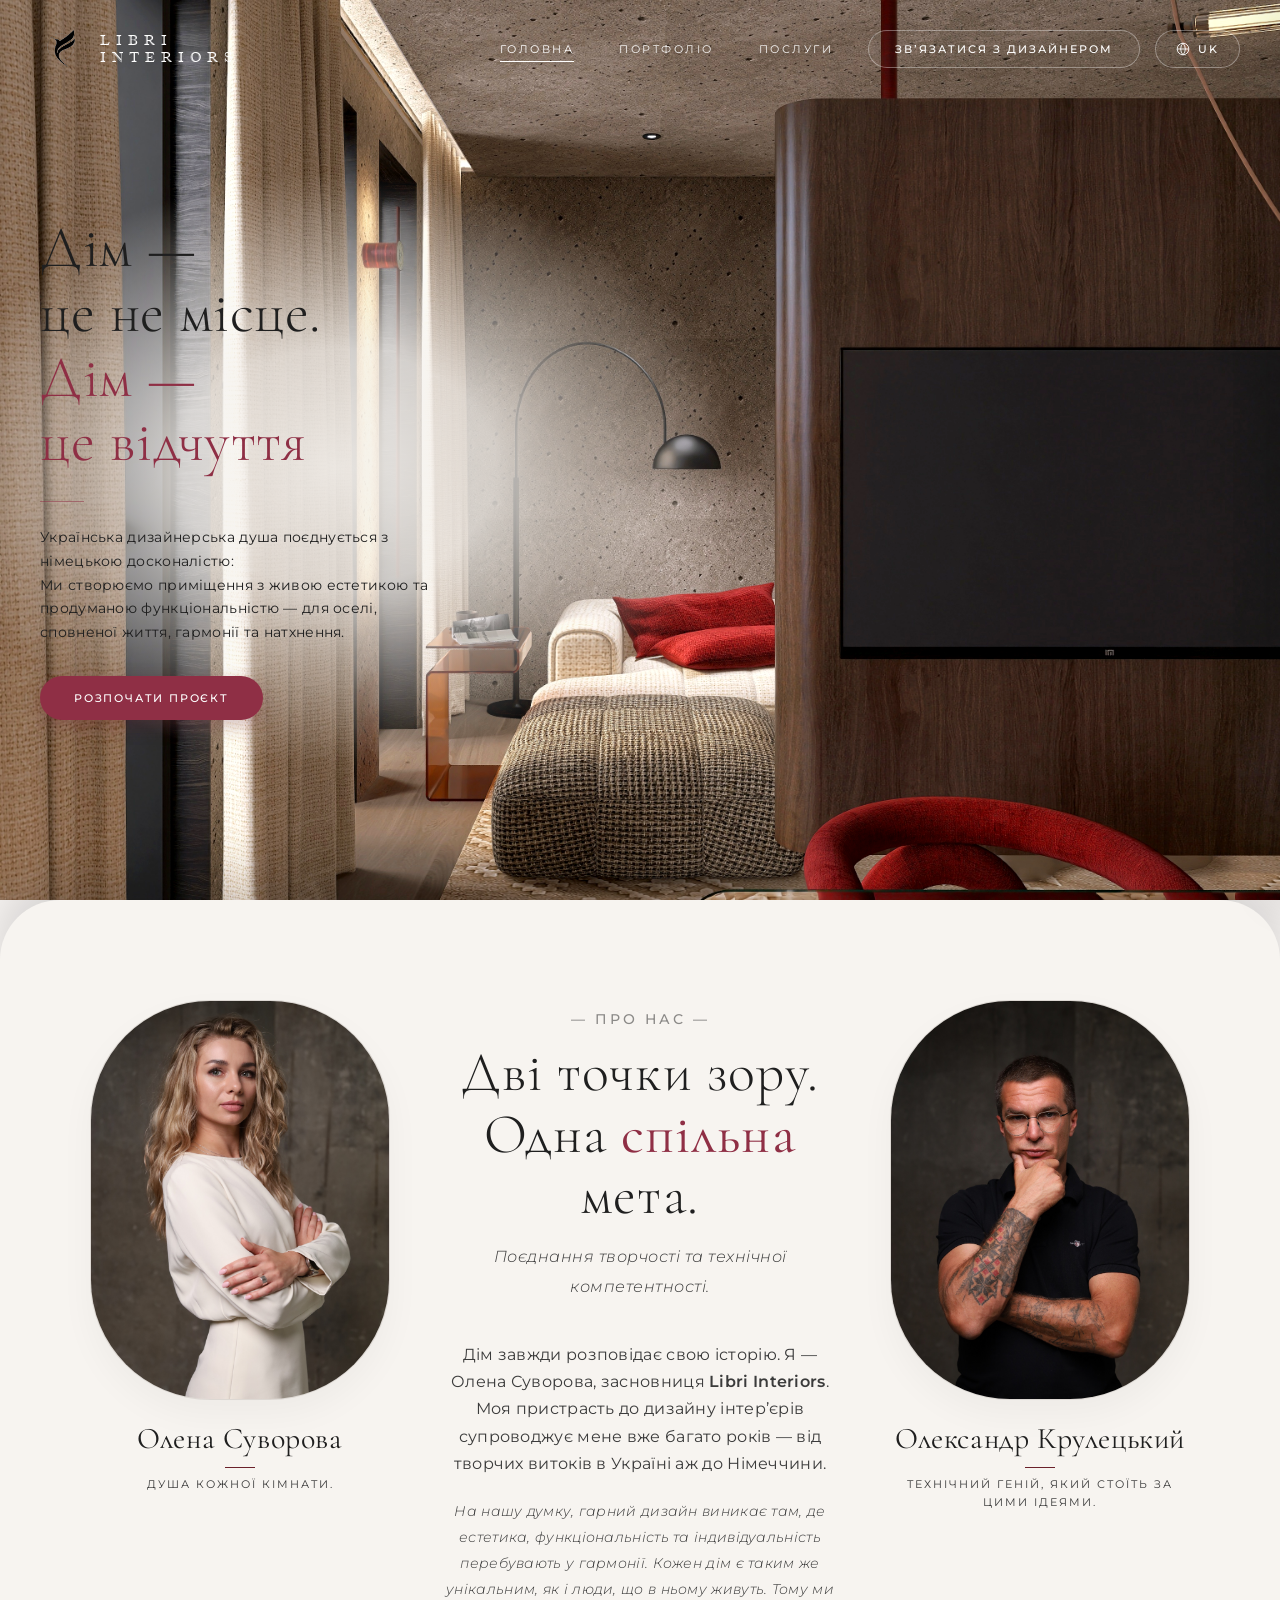
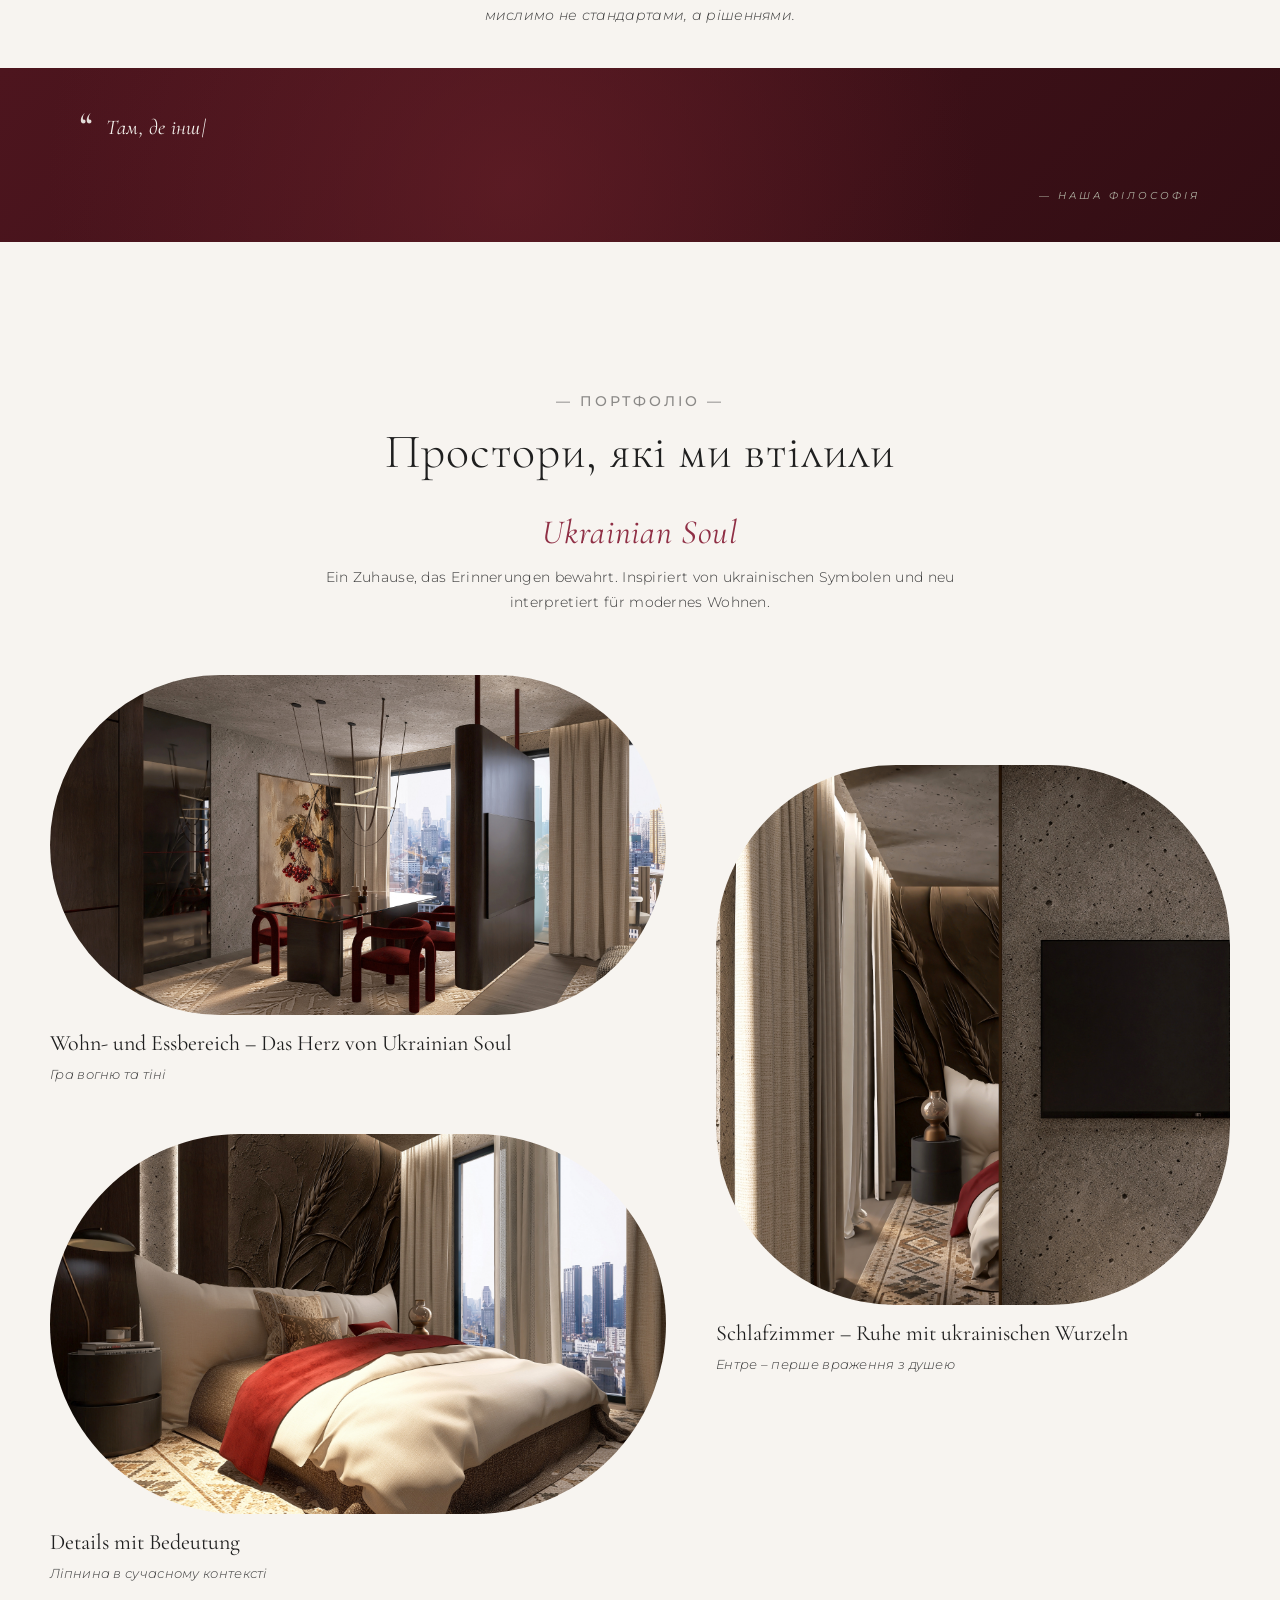
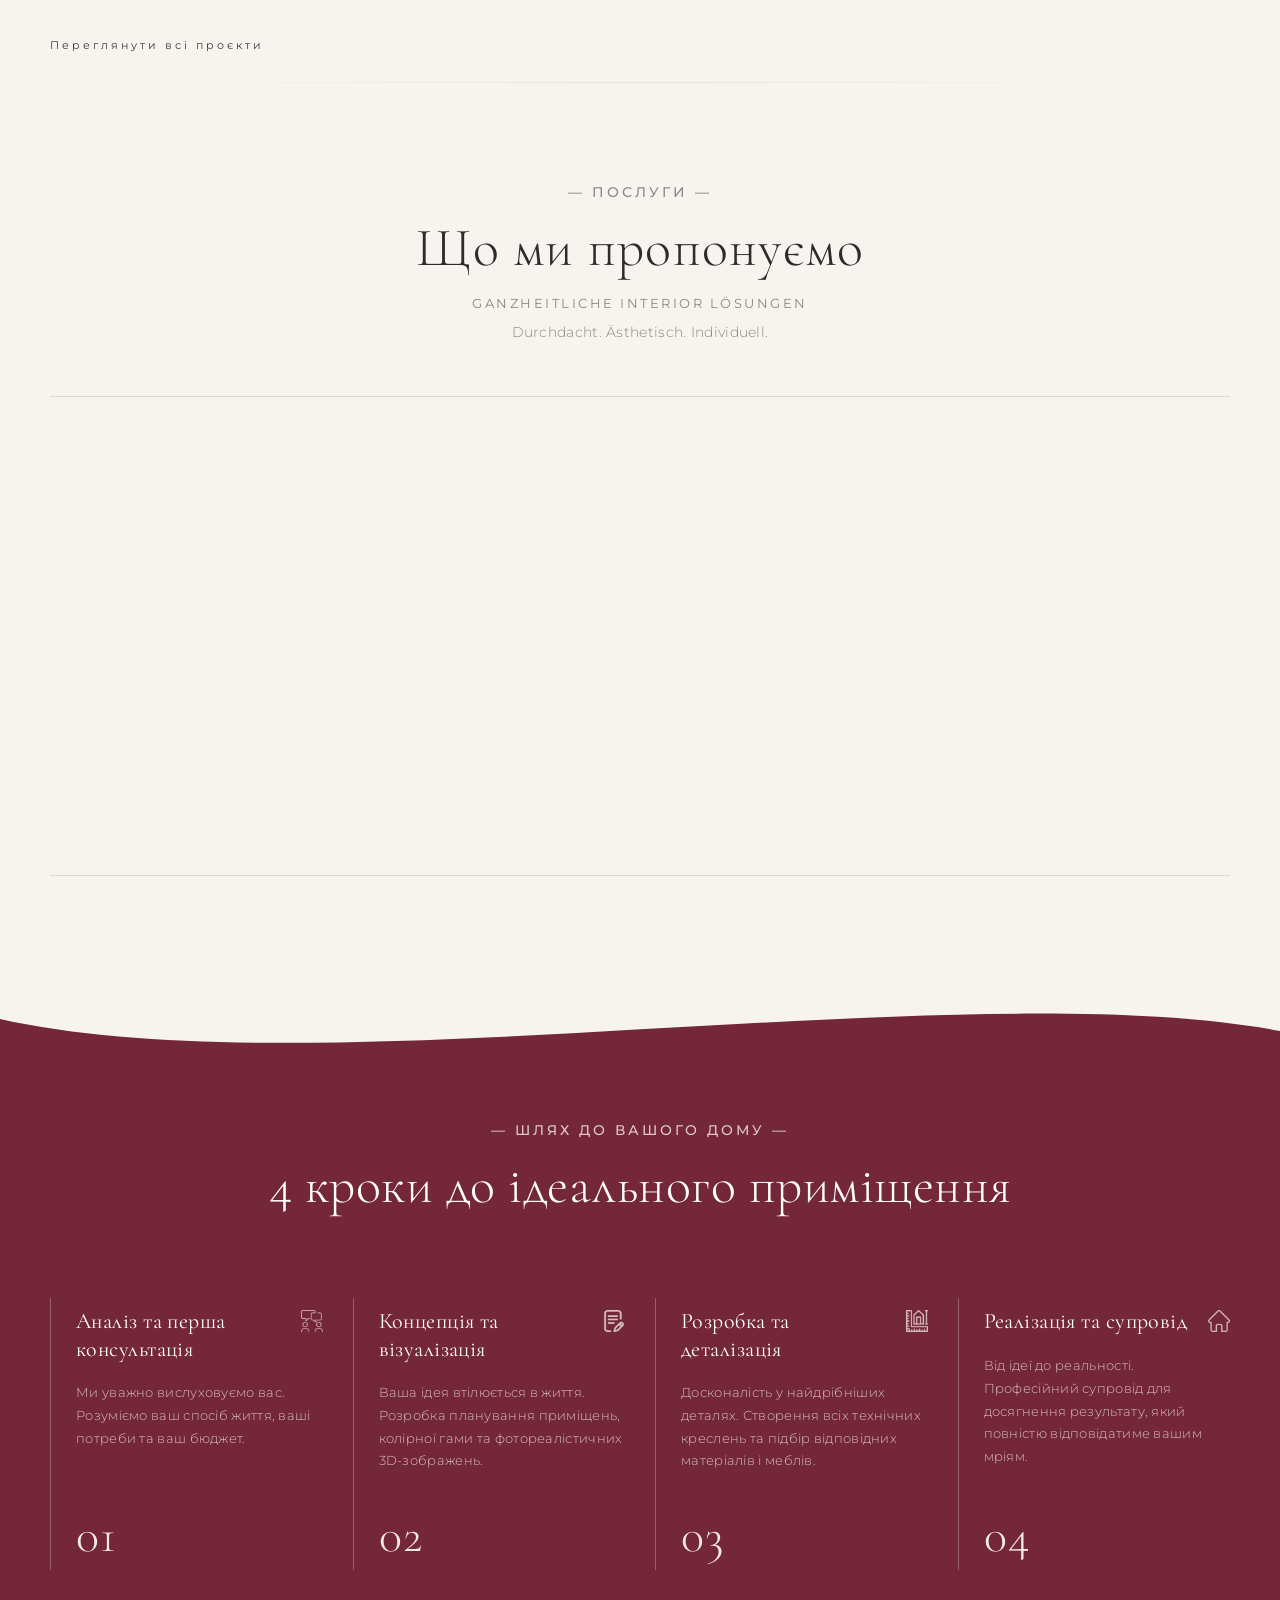
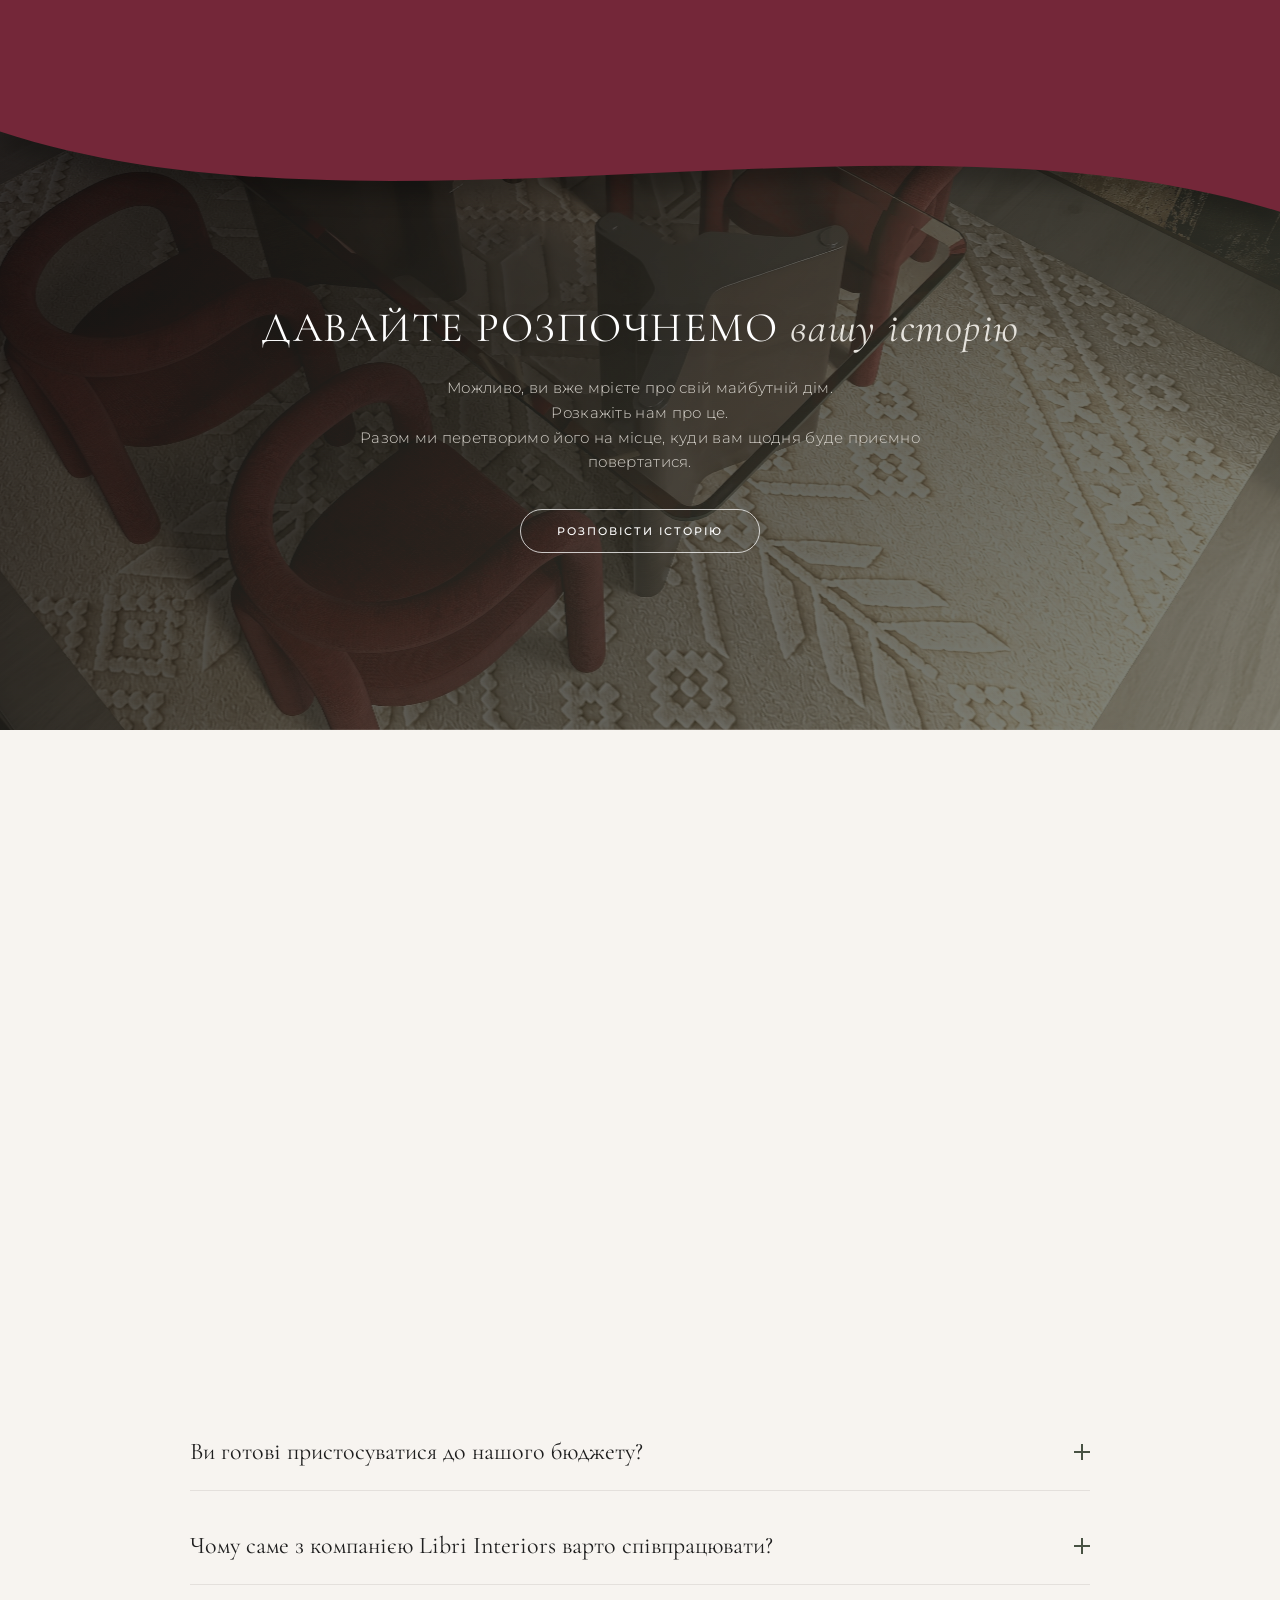
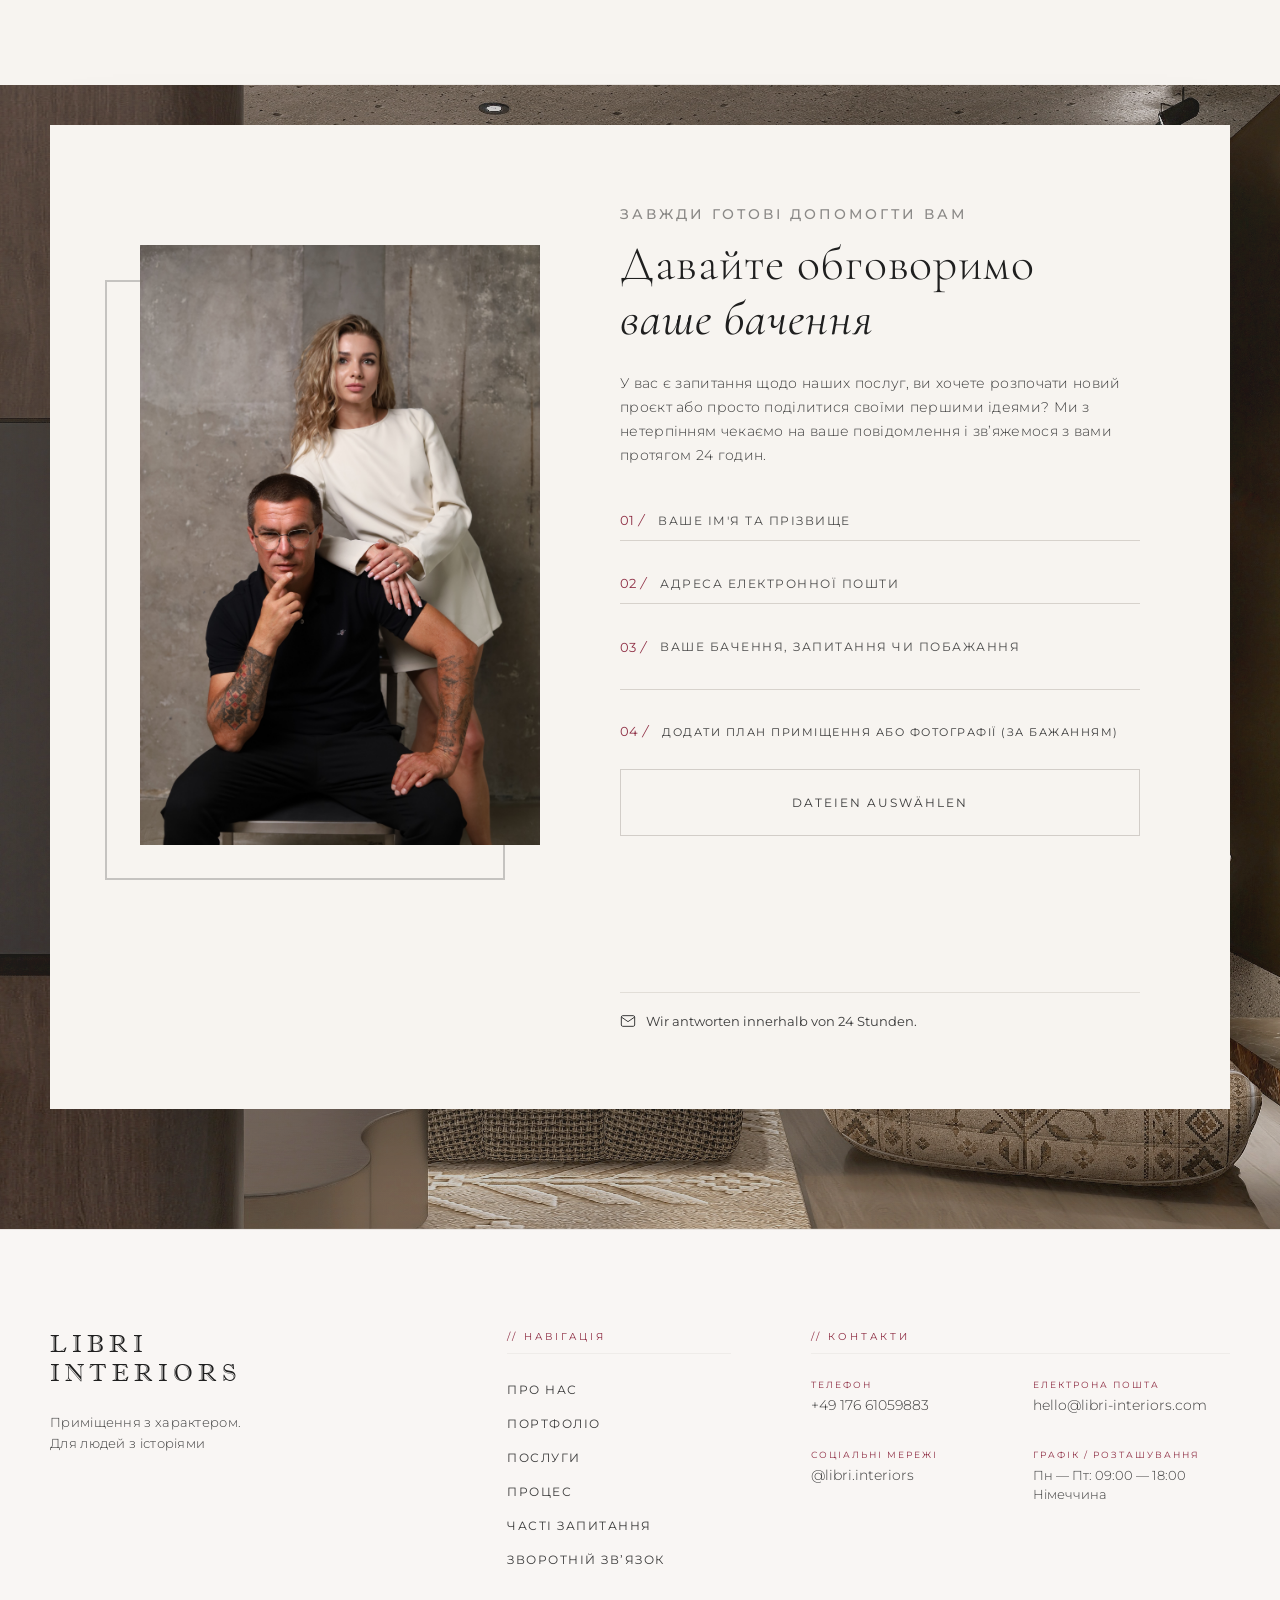
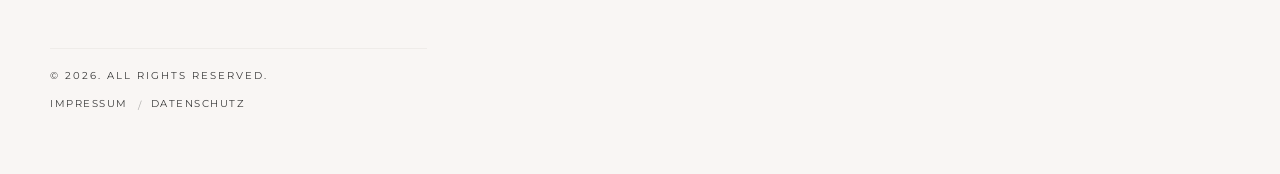
==== commit 38ceaa9c: "Add legal pages: Datenschutzerklärung and Impressum - Created datenschutz.html for privacy policy wi" ====
--- a/index.html
+++ b/index.html
@@ -129,49 +129,40 @@
 
 <section id="about-us" class="about-section reveal">
   <div class="container">
-    
-    <!-- 1. Header -->
-    <div class="about-header">
-      <span class="section-tag" data-i18n="about_tag">— ÜBER UNS —</span>
-      <h2 class="hero-slogan" data-i18n="about_slogan">
-        Zwei Perspektiven.<br> Ein <i>gemeinsames</i> Ziel.
-      </h2>
-      <p class="hero-subtext" data-i18n="about_subtext">Die Verbindung aus Kreativität und technischer Expertise.</p>
-    </div>
-
-    <!-- 2. Текст "Ein Zuhause..." зверху на всю ширину -->
-    <div class="about-story-fullwidth">
-      <p class="lead-paragraph" data-i18n="about_lead">
-        Ein Zuhause erzählt immer eine Geschichte. Ich bin Olena Suvorova, Gründerin von <strong>Libri Interiors</strong>. Meine Leidenschaft für Interior Design begleitet mich seit vielen Jahren – von den kreativen Wurzeln in der Ukraine bis nach Deutschland.
-      </p>
-      <p data-i18n="about_p2">
-        Für uns entsteht gutes Design dort, wo Ästhetik, Funktion und Individualität im Einklang sind. Jedes Zuhause ist so einzigartig wie die Menschen, die darin leben. Deshalb denken wir nicht in Standards, sondern in Lösungen.
-      </p>
-    </div>
-
-    <!-- 3. Команда з вужчою плашкою без підпису LIBRI -->
-    <div class="about-team-quote-wrapper glass-poster-layout">
-      
-      <!-- Olena -->
+    <div class="about-grid">
+
+      <!-- Olena (ліворуч) -->
       <div class="team-card card-left">
         <div class="photo-wrapper">
           <img src="img/people/olena.webp" alt="Olena Suvorova" loading="lazy">
         </div>
         <div class="team-info">
-          <h3 class="name-olena" data-i18n="olena-name">Olena Suvorova</h3>
+          <h3 data-i18n="olena-name">Olena Suvorova</h3>
           <p class="role" data-i18n="role_olena">Die Seele hinter jedem Raum.</p>
         </div>
       </div>
 
-      <!-- Вужча плашка Glass Card -->
-      <div class="glass-quote-card">
-        <div class="quote-mark-top">“</div>
-        <p data-i18n="about_goal">
-          Unser Ziel: Ihre Vision Wirklichkeit werden zu lassen. Denn für uns beginnt gutes Design dort, wo Schönheit und Machbarkeit Hand in Hand gehen.
-        </p>
-      </div>
-
-      <!-- Oleksandr -->
+      <!-- Центр: заголовок + текст -->
+      <div class="about-center">
+        <div class="about-header">
+          <span class="section-tag" data-i18n="about_tag">— ÜBER UNS —</span>
+          <h2 class="hero-slogan" data-i18n="about_slogan">
+            Zwei Perspektiven.<br> <i>Ein gemeinsames Ziel.</i>
+          </h2>
+          <p class="hero-subtext" data-i18n="about_subtext">Die Verbindung aus Kreativität und technischer Expertise.</p>
+        </div>
+
+        <div class="about-story-fullwidth">
+          <p class="lead-paragraph" data-i18n="about_lead">
+            Ein Zuhause erzählt immer eine Geschichte. Ich bin Olena Suvorova, Gründerin von <strong>Libri Interiors</strong>. <br> Meine Leidenschaft für Interior Design begleitet mich seit vielen Jahren – von den kreativen Wurzeln in der Ukraine bis nach Deutschland.
+          </p>
+          <p data-i18n="about_p2">
+            Für uns entsteht gutes Design dort, wo Ästhetik, Funktion und Individualität im Einklang sind. Jedes Zuhause ist so einzigartig wie die Menschen, die darin leben. Deshalb denken wir nicht in Standards, sondern in Lösungen.
+          </p>
+        </div>
+      </div>
+
+      <!-- Oleksandr (праворуч) -->
       <div class="team-card card-right">
         <div class="photo-wrapper">
           <img src="img/people/oleksander.webp" alt="Oleksandr Kruhletskyi" loading="lazy">
@@ -183,71 +174,84 @@
       </div>
 
     </div>
-
-    <!-- 4. Фонові елементи -->
-    <div class="section-top-arch">
-      <svg viewBox="0 0 1440 100" preserveAspectRatio="none">
-        <path d="M0,0 C360,100 1080,100 1440,0 L1440,100 L0,100 Z" fill="#485243"></path>
-      </svg>
-    </div>
-    <div class="section-bottom-about"></div>
-
   </div>
 </section>
-
-    <section class="full-quote-section" id="quote-section">
-      <div class="full-quote-container">
-        <div class="full-quote-symbol">“</div>
-        
-        <!-- Додаємо клас typewriter-text для ідентифікації -->
-        <blockquote class="full-quote-text typewriter-text" data-i18n="[data-text]quotes.hero_quote">
-      <!-- Порожньо: текст вставиться автоматично при завантаженні мови -->
-        </blockquote>
-
-        <div class="full-quote-author">
-          <span class="author-title" data-i18n="about-vision">— UNSERE PHILOSOPHIE</span>
-        </div>
-      </div>
-    </section>
+<section class="full-quote-section" id="quote-section">
+  <div class="full-quote-container">
+    <div class="full-quote-symbol">“</div>
+
+    <blockquote class="full-quote-text typewriter-text"
+                data-i18n="[data-text]quotes.hero_quote"></blockquote>
+
+    <div class="full-quote-author">
+      <span class="author-title" data-i18n="about-vision">— UNSERE PHILOSOPHIE</span>
+    </div>
+  </div>
+</section>
 
 
    
 
 <!-- SECTION: PORTFOLIO -->
-  <section id="portfolio" class="section-padding reveal portfolio-capsule-section">
-    <div class="container">
-      <div class="section-header">
-        <span class="section-tag" data-i18n="portfolio_tag">— PORTFOLIO —</span>
-        <h2 class="section-title" data-i18n="portfolio_title">Räume, die wir gestaltet haben</h2>
-      </div>
-      <div class="portfolio-capsule-grid">
-        <div class="portfolio-capsule-item item-top-left">
-          <div class="capsule-image-wrapper horizontal-capsule">
-            <img src="img/project/office.webp" alt="Das Spiel von Feuer und Schatten" loading="lazy">
-          </div>
-          <p class="capsule-description" data-i18n="portfolio_description_1">Das Spiel von Feuer und Schatten</p>
-        </div>
-        <div class="portfolio-capsule-item item-right-vertical">
-          <div class="capsule-image-wrapper vertical-capsule">
-            <img src="img/project/bathroom.webp" alt="Das Entrée – der erste Eindruck mit Seele" loading="lazy">
-          </div>
-          <p class="capsule-description" data-i18n="portfolio_description_2">Das Entrée – der erste Eindruck mit Seele</p>
-        </div>
-        <div class="portfolio-capsule-item item-bottom-wide">
-          <div class="capsule-image-wrapper wide-capsule">
-            <img src="img/project/bedroom.webp" alt="Stuck in modernem Kontext" loading="lazy">
-          </div>
-          <p class="capsule-description" data-i18n="portfolio_description_3">Stuck in modernem Kontext</p>
-        </div>
-      </div>
-      <div class="section-action-end" style="margin-top: 50px;">
-        <a href="portfolio.html" class="btn-shelnat">
-          <span style="font-size: 11px; letter-spacing: 3px;" data-i18n="portfolio_action">Alle Projekte anzeigen</span>
-          <svg width="14" height="14" viewBox="0 0 14 14" fill="none"><path d="M1 13L13 1M13 1H4M13 1V10" stroke="currentColor" stroke-width="1.2"/></svg>
-        </a>
-      </div>
-    </div>
-  </section>
+<section id="portfolio" class="section-padding reveal portfolio-capsule-section">
+  <div class="container">
+    <div class="section-header">
+      <span class="section-tag" data-i18n="portfolio_tag">— PORTFOLIO —</span>
+      <h2 class="section-title" data-i18n="portfolio_title">Räume, die wir gestaltet haben</h2>
+
+      <!-- Название проекта + вступительный текст -->
+      <div class="project-intro">
+        <h3 class="project-name" data-i18n="portfolio_project_name">Ukrainian Soul</h3>
+        <p class="project-lead" data-i18n="portfolio_project_text">
+          Ein Zuhause, das Erinnerungen bewahrt. Inspiriert von ukrainischen Symbolen und neu interpretiert für modernes Wohnen.
+        </p>
+      </div>
+    </div>
+
+    <div class="portfolio-capsule-grid">
+
+      <!-- Фото 1: гостиная / столовая с картиной калины -->
+      <div class="portfolio-capsule-item item-top-left">
+        <div class="capsule-image-wrapper horizontal-capsule">
+          <img src="img/project/office.webp" alt="Wohn- und Essbereich – Das Herz von Ukrainian Soul" loading="lazy">
+        </div>
+        <div class="capsule-caption">
+          <h4 class="capsule-title" data-i18n="portfolio_title_1">Wohn- und Essbereich – Das Herz von Ukrainian Soul</h4>
+          <p class="capsule-description" data-i18n="portfolio_description_1">Wo Tradition auf modernes Wohnen trifft.</p>
+        </div>
+      </div>
+
+      <!-- Фото 2: спальня с барельефом колосьев -->
+      <div class="portfolio-capsule-item item-right-vertical">
+        <div class="capsule-image-wrapper vertical-capsule">
+          <img src="img/project/bathroom.webp" alt="Schlafzimmer – Ruhe mit ukrainischen Wurzeln" loading="lazy">
+        </div>
+        <div class="capsule-caption">
+          <h4 class="capsule-title" data-i18n="portfolio_title_2">Schlafzimmer – Ruhe mit ukrainischen Wurzeln</h4>
+          <p class="capsule-description" data-i18n="portfolio_description_2">Ein Rückzugsort voller Wärme und Erinnerungen.</p>
+        </div>
+      </div>
+
+      <!-- Фото 3: зеркало и бетонная стена -->
+      <div class="portfolio-capsule-item item-bottom-wide">
+        <div class="capsule-image-wrapper wide-capsule">
+          <img src="img/project/bedroom.webp" alt="Details mit Bedeutung" loading="lazy">
+        </div>
+        <div class="capsule-caption">
+          <h4 class="capsule-title" data-i18n="portfolio_title_3">Details mit Bedeutung</h4>
+          <p class="capsule-description" data-i18n="portfolio_description_3">Jedes Detail trägt die Seele des Konzepts.</p>
+        </div>
+      </div>
+
+    </div>
+
+    <div class="section-action-end" style="margin-top: 50px;">
+      <a href="portfolio.html" class="btn-shelnat">
+        <span style="font-size: 11px; letter-spacing: 3px;" data-i18n="portfolio_action">Alle Projekte anzeigen</span>
+      </a>
+    </div>
+  </div>
+</section>
 
 <!-- SECTION: SERVICES -->
 <section id="services" class="section-padding reveal">
@@ -255,7 +259,7 @@
     <div class="section-header" style="text-align: center; margin-bottom: 50px;">
       <span class="section-tag" data-i18n="services_tag">— &nbsp; LEISTUNGEN &nbsp; —</span>
       <h2 class="section-title" data-i18n="services_title" style="font-family: 'Cormorant Garamond', serif; font-size: clamp(38px, 4.5vw, 54px); font-weight: 300; color: #2c2c2c; margin-top: 15px;">
-        Unsere <i style="font-family: 'Cormorant Garamond', serif; color: #5c1d24;">Expertise</i>
+        Unsere <i style="font-family: 'Cormorant Garamond', serif; color: #742739;">Expertise</i>
       </h2>
       <p style="font-size: 13px; text-transform: uppercase; letter-spacing: 2.5px; color: #8E857B; margin-top: 10px;">Ganzheitliche Interior Lösungen</p>
       <p style="font-size: 14px; color: #8E857B; font-weight: 300; margin-top: 5px;">Durchdacht. Ästhetisch. Individuell.</p>
@@ -324,7 +328,7 @@
 <!-- Верхня бордова хвиля -->
 <div class="services-bottom-wave">
     <svg viewBox="0 0 1440 100" preserveAspectRatio="none">
-      <path fill="#5c1d24" d="M0,40 C 360,100 1080,0 1440,50 L1440,100 L0,100 Z"></path>
+      <path fill="#742739" d="M0,40 C 360,100 1080,0 1440,50 L1440,100 L0,100 Z"></path>
     </svg>
 </div>
 
@@ -420,7 +424,7 @@
   <!-- Нижня бордова хвиля -->
   <div class="process-bottom-wave">
     <svg viewBox="0 0 1440 140" preserveAspectRatio="none">
-      <path fill="#5c1d24" d="M0,0 L1440,0 L1440,95 C 1020,-15 420,135 0,20 Z"></path>
+      <path fill="#742739" d="M0,0 L1440,0 L1440,95 C 1020,-15 420,135 0,20 Z"></path>
     </svg>
   </div>
 </section>
@@ -442,7 +446,7 @@
     </div>
   </section>
 
- <section id="faq" class="section-padding reveal" style="background-color: #F6F2EC;">
+ <section id="faq" class="section-padding reveal">
   <div class="container" style="position: relative; z-index: 2;">
     
     <div class="section-header">
@@ -546,8 +550,8 @@
 
       <!-- Права колонка: Заголовок, опис, форма та переваги -->
       <div class="contact-right">
-        <span class="section-tag" style="text-align: left;" data-i18n="contact_tag">— &nbsp; KONTAKT &nbsp; —</span>
-        <h2 data-i18n="contact_title">Lassen Sie uns<br>Ihr <i style="font-family: 'Cormorant Garamond', serif; color: #5c1d24;">Zuhause</i><br>gestalten.</h2>
+        <span class="section-tag" style="text-align: left;" data-i18n="contact_tag" style="font-family: 'Montserrat', sans-serif;">— &nbsp; KONTAKT &nbsp; —</span>
+        <h2 data-i18n="contact_title">Lassen Sie uns<br>Ihr <i style="font-family: 'Cormorant Garamond', serif; color: #742739; font-style: normal;">Zuhause</i><br>gestalten.</h2>
         <p class="contact-meta-text" data-i18n="contact_desc">
           Erzählen Sie uns von Ihren Ideen, Wünschen und Räumen. Gemeinsam entwickeln wir ein individuelles Konzept, das zu Ihrem Leben passt.
         </p>
@@ -657,9 +661,15 @@
           </div>
         </div>
         
-        <!-- Блок 3: Копірайт (винесено окремо для правильного позиціонування на мобільних) -->
-        <div class="f-copy">&copy; 2026. ALL RIGHTS RESERVED.</div>
-      </div>
+<!-- Блок 3: Копірайт та юридичні посилання -->
+<div class="f-copy-wrapper">
+    <div class="f-copy">&copy; 2026. ALL RIGHTS RESERVED.</div>
+    <div class="f-legal-links">
+        <a href="impressum.html" class="f-legal-link">Impressum</a>
+        <span class="f-legal-divider">/</span>
+        <a href="datenschutz.html" class="f-legal-link">Datenschutz</a>
+    </div>
+</div>
     </footer>
 
   <script src="script/index.js" defer></script>
--- a/style/index.css
+++ b/style/index.css
@@ -26,7 +26,7 @@
 body {
   background-color: #F9F6F4;
   font-family: 'Montserrat', sans-serif;
-  color: #8E857B;
+  color: #3B3B3B;
   -webkit-font-smoothing: antialiased;
 }
 
@@ -43,7 +43,7 @@
 
 h1, h2, h3, h4, i {
   font-family: 'Cormorant Garamond', serif;
-  color: #485243;
+  color: #1F1F1F;
   font-weight: 400;
 }
 /* Збільшуємо міжрядковий інтервал та розрядку букв */
@@ -81,13 +81,16 @@
   margin: 0 auto 60px auto;
 }
 
-.section-tag {
+.section-tag,
+.luxury-tag,
+.service-item-tag,
+.process-tag-line {
   font-family: 'Montserrat', sans-serif;
-  font-size: 11px;
+  font-size: 14px;
   font-weight: 500;
   letter-spacing: 3px;
   text-transform: uppercase;
-  color: #8E857B;
+  color: rgba(31, 31, 31, 0.5);
   display: block;
   margin-bottom: 14px;
 }
@@ -96,7 +99,7 @@
   font-family: 'Cormorant Garamond', serif;
   font-size: clamp(32px, 4.2vw, 48px);
   font-weight: 300;
-  color: #485243;
+  color: #1F1F1F;
   line-height: 1.2;
   margin: 0;
 }
@@ -113,13 +116,6 @@
   bottom: 0; left: 10%; right: 10%;
   height: 1px;
   background: linear-gradient(90deg, transparent, rgba(201,194,189,0.35), transparent);
-}
-
-.luxury-tag {
-  font-size: 10px;
-  text-transform: uppercase;
-  letter-spacing: 3px;
-  color: #8E857B;
 }
 
 /* --- BACKGROUND LINED GRID --- */
@@ -147,17 +143,17 @@
 .footer {
   position: relative;
   z-index: 2; /* Нашаровуються поверх Hero */
-  background-color: #F9F6F4; /* Обов'язково суцільний фон, щоб Hero не просвічувала */
-}
-
-.full-quote-section,
+  background-color: #F7F4F0; /* Обов'язково суцільний фон, щоб Hero не просвічувала */
+}
+
+.full-quote-section {
+  background-color: #485243;
+}
+
 .process-section {
-  background-color: #485243;
-}
-
-#faq {
-  background-color: #F6F2EC;
-}
+  background-color: #8F2F45;
+}
+
 
 
 /* --- СКИДАННЯ АНІМАЦІЇ З СЕКЦІЙ --- */
@@ -338,7 +334,7 @@
   text-decoration: none;
 }
 .navbar.scrolled .nav-logo {
-  color: #5c1d24; 
+  color: #1F1F1F; 
   text-shadow: none;
 }
 
@@ -369,16 +365,16 @@
   transition: opacity 0.5s ease, color 0.6s cubic-bezier(0.16, 1, 0.3, 1), text-shadow 0.6s ease;
 }
 .navbar.scrolled .nav-item {
-  color: #5c1d24; 
+  color: #8F2F45; 
   text-shadow: none;
 }
 
 .navbar .nav-links:hover .nav-item { opacity: 0.35; }
 .navbar .nav-links .nav-item:hover { opacity: 1; color: #FFFFFF; }
-.navbar.scrolled .nav-links .nav-item:hover { color: #5c1d24; }
+.navbar.scrolled .nav-links .nav-item:hover { color: #8F2F45; }
 
 .navbar .nav-item.active { opacity: 1; color: #FFFFFF; }
-.navbar.scrolled .nav-item.active { color: #5c1d24; }
+.navbar.scrolled .nav-item.active { color: #8F2F45; }
 
 .navbar .nav-item::after {
   content: '';
@@ -389,7 +385,7 @@
   transition: width 0.4s cubic-bezier(0.25, 1, 0.5, 1), left 0.4s cubic-bezier(0.25, 1, 0.5, 1), background-color 0.6s ease;
 }
 .navbar.scrolled .nav-item::after {
-  background-color: #5c1d24; 
+  background-color: #8F2F45; 
   box-shadow: none;
 }
 .navbar .nav-item:hover::after, .navbar .nav-item.active::after { width: 100%; left: 0; }
@@ -439,7 +435,7 @@
   content: '';
   position: absolute;
   top: 0; left: 0; width: 100%; height: 100%;
-  background-color: #FFFFFF; 
+  background-color: #8F2F45; 
   transform: scaleY(0);
   transform-origin: bottom;
   transition: transform 0.4s cubic-bezier(0.25, 1, 0.5, 1), background-color 0.4s ease;
@@ -450,7 +446,7 @@
 .navbar.scrolled .btn-nav-order,
 .navbar.scrolled .lang-btn {
   border-color: rgba(92, 29, 36, 0.3); 
-  color: #5c1d24; 
+  color: #8F2F45; 
   background: transparent; /* Одразу прозорі, без білого тла */
   backdrop-filter: none;
   -webkit-backdrop-filter: none;
@@ -458,26 +454,26 @@
 }
 
 .navbar.scrolled .btn-nav-order::before {
-  background-color: #5c1d24; /* Змінюємо колір бекграунду для ховеру на бордовий */
+  background-color: #8F2F45; /* Змінюємо колір бекграунду для ховеру на бордовий */
 }
 
 /* ---------- Ховери ---------- */
 .navbar .btn-nav-order:hover { 
-  color: #5c1d24; 
-  border-color: #FFFFFF; 
+  color: #FFFFFF; 
+  border-color: #8F2F45; 
   transform: translateY(-2px); 
 }
 .navbar.scrolled .btn-nav-order:hover { 
-  color: #F9F6F4; 
-  border-color: #5c1d24; 
+  color: #FFFFFF; 
+  border-color: #8F2F45; 
 }
 .navbar .btn-nav-order:hover::before { 
   transform: scaleY(1); 
 }
 
 .navbar .lang-btn:hover {
-  border-color: #5c1d24;
-  background: rgba(92, 29, 36, 0.05);
+  border-color: #8F2F45;
+  background: rgba(143, 47, 69, 0.06);
   transform: translateY(-2px);
 }
 
@@ -486,8 +482,8 @@
   background-color: rgba(255, 255, 255, 0.15);
 }
 .navbar.scrolled .lang-btn:hover, .navbar.scrolled .lang-selector.active .lang-btn {
-  border-color: #5c1d24;
-  background-color: rgba(92, 29, 36, 0.06);
+  border-color: #8F2F45;
+  background-color: rgba(143, 47, 69, 0.06);
 }
 
 .navbar .lang-dropdown {
@@ -517,14 +513,14 @@
   align-items: center;
   padding: 10px 22px;
   font-size: 12px;
-  color: #2c2c2c;
+  color: #3B3B3B;
   font-weight: 400;
   font-family: 'Montserrat', sans-serif;
   transition: background 0.2s ease;
   text-decoration: none;
 }
 .navbar .lang-dropdown-item:hover { background-color: #F9F6F4; }
-.navbar .lang-dropdown-item.active { color: #5c1d24; font-weight: 500; }
+.navbar .lang-dropdown-item.active { color: #8F2F45; font-weight: 500; }
 
 
 
@@ -546,7 +542,7 @@
   font-size: 13px;
   text-transform: uppercase;
   letter-spacing: 1.5px;
-  color: #485243;
+  color: #1F1F1F;
   font-weight: 400;
 }
 
@@ -579,7 +575,8 @@
 /* Ефект при взаємодії (якщо при наведенні потрібна інверсія) */
 .burger-menu:hover,
 .burger-menu:active {
-  background-color: #8E857B;    /* Кружечок заливається кольором обводки */
+  background-color: #8F2F45;    /* Акцентний бордовий при наведенні */
+  border-color: #8F2F45;
 }
 
 /* При ховері внутрішні елементи стають світлими для контрасту */
@@ -630,7 +627,7 @@
   background: transparent;
   border: none;
   font-size: 38px;
-  color: #485243;
+  color: #1F1F1F;
   cursor: pointer;
   line-height: 1;
 }
@@ -651,13 +648,15 @@
 }
 
 .mobile-nav-item {
-  font-family: 'Cormorant Garamond', serif;
-  font-size: 28px;
-  color: #485243;
+  font-family: 'Montserrat', sans-serif;
+  font-size: 20px;
+  letter-spacing: 1px;
+  color: #1F1F1F;
   display: block;
   transition: padding-left 0.3s ease;
 }
 .mobile-nav-item:hover, .mobile-nav-item.active {
+  color: #742739;
   padding-left: 10px;
   font-style: italic;
 }
@@ -668,7 +667,7 @@
   font-size: 11px;
   text-transform: uppercase;
   letter-spacing: 1px;
-  color: #C9C2BD;
+  color: #3B3B3B;
   border-top: 1px solid rgba(201, 194, 189, 0.3);
   padding-top: 25px;
 }
@@ -684,8 +683,8 @@
   display: block;
   width: 100%;
   text-align: center;
-  border: 1px solid #485243;
-  background-color: #485243; /* Акцентне залиття для мобілки */
+  border: 1px solid #8F2F45;
+  background-color: #8F2F45; /* Акцентне залиття для мобілки */
   color: #F9F6F4; /* Світлий текст на темному тлі */
   padding: 16px 25px;
   font-size: 12px;
@@ -697,6 +696,11 @@
   box-shadow: 0 4px 15px rgba(102, 105, 86, 0.15);
 }
 
+.btn-mobile-menu-order:hover,
+.btn-mobile-menu-order:active {
+  background-color: #742739;
+  border-color: #742739;
+}
 .btn-mobile-menu-order:active {
   transform: translateY(2px);
   box-shadow: 0 2px 8px rgba(102, 105, 86, 0.15);
@@ -731,15 +735,15 @@
    ========================================================== */
 
 :root {
-  --burgundy: #6b212a;
-  --burgundy-dark: #551921;
-  --ink: #1a1514;
-  --text: #4a3f3c;
-  --muted: #5a4f4c;
+  --burgundy: #8F2F45;
+  --burgundy-dark: #742739;
+  --ink: #1F1F1F;
+  --text: #3B3B3B;
+  --muted: #3B3B3B;
   --cream: 245, 242, 238; /* RGB для rgba() */
 
-  --font-serif: 'Cormorant Garamond', 'Playfair Display', Georgia, serif;
-  --font-sans: 'Montserrat', 'Helvetica Neue', Arial, sans-serif;
+  --font-serif: 'Cormorant Garamond', Georgia, serif;
+  --font-sans: 'Montserrat', Arial, sans-serif;
 
   --ease-out: cubic-bezier(0.16, 1, 0.3, 1);
   --gutter: 40px;
@@ -905,20 +909,21 @@
   align-items: flex-start;
   gap: 8px;
   color: var(--ink);
-  cursor: pointer; /* Показує, що елемент клікабельний */
+  cursor: pointer;
   user-select: none;
-  transition: opacity 0.4s cubic-bezier(0.16, 1, 0.3, 1), transform 0.3s ease;
+  /* Головне: transition для opacity та transform */
+  transition: opacity 0.8s cubic-bezier(0.16, 1, 0.3, 1), transform 0.3s ease;
 }
 
 .hero-scroll-indicator:hover {
   opacity: 0.65;
-  transform: translateY(2px); /* Легкий відгук на наведення */
-}
-
-/* Клас для плавного зникнення */
+  transform: translateY(2px);
+}
+
+/* Плавне зникнення (без різкого visibility: hidden на старті) */
 .hero-scroll-indicator.fade-out {
-  opacity: 0;
-  pointer-events: none; /* Запобігає клікам після зникнення */
+  opacity: 0 !important;
+  pointer-events: none; /* Вимикає кліки лише після початку зникнення */
 }
 
 .scroll-text {
@@ -1009,109 +1014,101 @@
 .about-section {
   width: 100%;
   margin: 0 auto;
-  padding: 100px 0 60px 0;
+  padding: 100px 0 40px;
   position: relative;
   z-index: 2;
   border-radius: 60px 60px 0 0;
   box-shadow: 0 -25px 50px rgba(0, 0, 0, 0.15);
-  background-color: #F9F6F4;
-}
-
-/* 1. Header & Typography */
+}
+
+/* Сітка: фото | текст | фото */
+.about-grid {
+  display: grid;
+  grid-template-columns: minmax(200px, 300px) minmax(0, 1fr) minmax(200px, 300px);
+  column-gap: 55px;
+  align-items: start;
+  max-width: 1300px;
+  margin: 0 auto;
+  padding: 0 40px;
+  box-sizing: border-box;
+}
+
+/* Центральна колонка */
+.about-center {
+  text-align: center;
+  padding-top: 10px;
+}
+
 .about-header {
-  text-align: center;
-  margin-bottom: 50px;
-  max-width: 800px;
-  margin-left: auto;
-  margin-right: auto;
-}
-
-.about-header .section-tag {
-  font-family: 'Montserrat', sans-serif;
-  font-size: 11px;
-  letter-spacing: 3px;
-  text-transform: uppercase;
-  color: #8E857B;
-  display: block;
-  margin-bottom: 15px;
-  font-weight: 500;
+  margin-bottom: 40px;
 }
 
 .about-header .hero-slogan {
   font-family: 'Cormorant Garamond', serif;
-  font-size: clamp(36px, 5vw, 56px);
+  font-size: clamp(36px, 4.5vw, 56px);
   font-weight: 300;
-  color: #485243;
-  margin-bottom: 15px;
+  color: #1F1F1F;
+  margin: 0 0 15px;
   line-height: 1.1;
 }
 
 .about-header .hero-slogan i {
-  font-family: 'Cormorant Garamond', serif;
-  font-style: italic;
+  font-style: normal;     /* у фото «Ein gemeinsames Ziel.» не курсивом, бордовим */
+  color: #8F2F45;
 }
 
 .about-header .hero-subtext {
   font-family: 'Montserrat', sans-serif;
   font-size: 16px;
   font-weight: 300;
-  color: #8E857B;
+  color: #3B3B3B;
   font-style: italic;
   letter-spacing: 0.5px;
-}
-
-/* 2. Текст "Ein Zuhause..." зверху на всю ширину */
+  margin: 0;
+}
+
+/* Текст під заголовком */
 .about-story-fullwidth {
-  max-width: 820px;
-  margin: 0 auto 70px auto;
-  text-align: center;
+  max-width: 700px;
+  margin: 0 auto;
 }
 
 .about-story-fullwidth .lead-paragraph {
-  font-size: 17px;
+  font-size: 16px;
   line-height: 1.7;
-  color: #485243;
+  color: #3B3B3B;
   font-weight: 400;
-  margin-bottom: 15px;
-}
-
-.about-story-fullwidth p {
+  font-style: normal;
+  margin: 0 0 22px;
+}
+
+.about-story-fullwidth .lead-paragraph strong {
+  font-weight: 600;
+  font-style: normal;
+}
+
+.about-story-fullwidth p:not(.lead-paragraph) {
   font-size: 14px;
   line-height: 1.85;
-  color: #8E857B;
+  color: #3B3B3B;
   font-weight: 300;
+  font-style: italic;
   letter-spacing: 0.3px;
-}
-
-/* 3. Сітка засновників та цитати */
-.about-team-quote-wrapper.glass-poster-layout {
-  display: grid;
-  grid-template-columns: 1fr auto 1fr;
-  align-items: center;
-  justify-content: center;
-  gap: 0;
-  position: relative;
-  z-index: 2;
-  margin-bottom: 90px;
-  max-width: 1100px;
-  margin-left: auto;
-  margin-right: auto;
-}
-
+  margin: 0;
+}
+
+/* Картки команди */
 .team-card {
   display: flex;
   flex-direction: column;
   align-items: center;
   text-align: center;
-  position: relative;
-  z-index: 1;
-  transition: transform 0.5s cubic-bezier(0.25, 1, 0.5, 1);
 }
 
 .photo-wrapper {
   width: 100%;
   max-width: 300px;
-  aspect-ratio: 3/4;
+  aspect-ratio: 3 / 4;
   border-radius: 120px;
   overflow: hidden;
   margin-bottom: 20px;
@@ -1127,72 +1124,61 @@
   display: block;
 }
 
-/* Переконаємося, що на десктопі обидва блоки засновників стилізовані однаково */
 .team-info {
   text-align: center;
-  margin-top: 15px;
 }
 
 .team-info h3 {
   font-family: 'Cormorant Garamond', serif;
   font-size: 30px;
-  color: #F6F2EC; /* Основний темний колір для заголовка */
-  margin-bottom: 4px;
   font-weight: 400;
+  font-style: normal;      /* не курсив */
+  color: #1F1F1F;          /* темний, бо фон світлий */
+  margin: 0 0 8px;
+}
+
+/* Тонка бордова лінія під ім'ям */
+.team-info h3::after {
+  content: "";
+  display: block;
+  width: 30px;
+  height: 1px;
+  margin: 10px auto 0;
+  background: #6b212a;
 }
 
 .team-info .role {
+  font-family: 'Montserrat', sans-serif;
   font-size: 11px;
+  font-style: normal;      /* не курсив */
   text-transform: uppercase;
   letter-spacing: 2px;
-  color: #8E857B; /* М'який темний/шавлієвий колір для слогана/ролі */
-  font-family: 'Montserrat', sans-serif;
-}
-
-/* 4. Блок цитати "Unser Ziel" (Без рамки/фону, зсунутий вище) */
-/* 4. Блок цитати "Unser Ziel" (Елегантний мінімалістичний стиль) */
-.glass-quote-card {
-  /* Повне видалення плашки, фону та рамки */
-  background: transparent !important;
-  backdrop-filter: none !important;
-  -webkit-backdrop-filter: none !important;
-  border: none !important;
-  box-shadow: none !important;
-  
-  /* Збереження точних пропорцій та розміщення */
-  max-width: 380px;
-  padding: 0 10px;
-  text-align: center;
-  position: relative;
-  z-index: 10;
-  
-  /* Піднімаємо блок вище від зеленого фону */
-  margin: 0 40px 240px 40px;
-  transform: translateY(-50px);
-}
-
-/* Лапка зверху */
-.glass-quote-card .quote-mark-top {
-  font-family: 'Cormorant Garamond', serif;
-  font-size: 56px;
-  line-height: 0.5;
-  color: #485243;
-  opacity: 0.8;
-  margin-bottom: 12px;
-  user-select: none;
-  display: block;
-}
-
-/* Витончений типографічний стиль для цитати */
-.glass-quote-card p {
-  font-family: 'Cormorant Garamond', serif;
-  font-size: clamp(19px, 1.8vw, 22px);
-  line-height: 1.45;
-  color: #333C2E;
-  font-weight: 400;
-  font-style: italic; /* Легкий курсив додає естетики преміального журналу */
+  line-height: 1.6;
+  color: #3B3B3B;
   margin: 0;
-  letter-spacing: 0.2px;
+}
+
+/* Планшет і мобільні */
+@media (max-width: 992px) {
+  .about-grid {
+    grid-template-columns: 1fr 1fr;
+    column-gap: 24px;
+    row-gap: 40px;
+    padding: 0 24px;
+  }
+
+  .about-center {
+    grid-column: 1 / -1;
+    grid-row: 1;           /* текст зверху, фото під ним */
+  }
+
+  .team-info h3 {
+    font-size: 24px;
+  }
+
+  .photo-wrapper {
+    border-radius: 80px;
+  }
 }
 
 /* Адаптивність для мобільних пристроїв */
@@ -1206,37 +1192,8 @@
   }
 }
 
-/* 5. Декоративні дуги та фоновий зелений блок */
-.section-top-arch {
-  position: absolute;
-  left: 50%;
-  transform: translateX(-50%);
-  top: 70%;
-  bottom: -20px;
-  width: 100vw;
-  height: 100px;
-  z-index: -1;
-  pointer-events: none;
-}
-
-.section-top-arch svg {
-  width: 100%;
-  height: 100%;
-  display: block;
-}
-
-.section-bottom-about {
-  position: absolute;
-  bottom: -20px;
-  left: 50%;
-  transform: translateX(-50%);
-  width: 100vw;
-  height: 760px;
-  background-color: #485243;
-  z-index: -1;
-  pointer-events: none;
-  margin-bottom: -500px;
-}
+
+
 
 /* --- АДАПТИВНІСТЬ ДЛЯ МОБІЛЬНИХ ТА ПЛАНШЕТІВ --- */
 @media (max-width: 992px) {
@@ -1270,90 +1227,58 @@
 /* ==========================================
    --- ВИШУКАНА ЦИТАТА-СТРІЧКА (ЗЕЛЕНИЙ ФОН) ---
    ========================================== */
-
-/* Видаляємо всі попередні спроби (якщо додавали окремі блоки) */
-
 .full-quote-section {
-  position: relative; /* Обов'язково для роботи псевдоелемента */
-  padding: 80px 0;    /* Збільшуємо простір для лінії */
-  background-color: #485243;
-
-}
-.full-quote-section::before {
-  content: "";
-  position: absolute;
-  top: -80px;
-  left: 50%;
-  transform: translateX(-50%);
-  width: 40%; /* Лінія на 40% ширини екрану */
-  height: 1px;
-  background: linear-gradient(90deg, 
-    transparent 0%, 
-    rgba(255, 255, 255, 0.2) 20%, 
-    rgba(255, 255, 255, 0.8) 50%, 
-    rgba(255, 255, 255, 0.2) 80%, 
-    transparent 100%);
-  z-index: 10;
-}
-
+  position: relative;
+  padding: 40px 0 100px;
+  background-color: #3f1118;
+  background-image:
+    radial-gradient(circle at 40% 50%, rgba(107, 33, 42, 0.6) 0%, transparent 60%),
+    linear-gradient(135deg, #4d151e 0%, #310d13 100%);
+  color: #f9f6f4;
+}
+
+/* Контейнер: [лапки] [цитата] [підпис] */
 .full-quote-container {
-  max-width: 1050px; /* Трохи звузили ширину для кращого сприйняття */
-  margin: 0 auto;
-  margin-top: -130px;
-  padding: 0 40px;
-  display: flex;
-  flex-direction: column;
-}
-
-/* Витончені акуратні лапки */
+  display: grid;
+  grid-template-columns: auto minmax(0, 440px) 1fr;
+  column-gap: 14px;
+  align-items: center;
+  width: 100%;
+  max-width: 1200px;   /* ширина контенту на великих екранах */
+  margin: 0 auto;      /* центрує контейнер, відступи з обох боків */
+  padding: 0 40px;     /* мінімальний відступ від країв на вузьких екранах */
+  box-sizing: border-box;
+}
+
+/* Лапки зліва, по верху першого рядка */
 .full-quote-symbol {
+  grid-column: 1;
   font-family: 'Cormorant Garamond', serif;
-  font-size: 42px;
-  line-height: 0.5;
-  color: #B2B8A6; /* Ніжний шавлієвий акцент */
-  opacity: 0.65;
-  margin-bottom: 12px;
+  font-size: 34px;
+  font-weight: 700;
+  line-height: 1;
+  color: #F4F3EE;
+  opacity: 0.9;
+  margin-bottom: 60px;
   user-select: none;
 }
 
-/* Текст цитати: стрункий, ледве розряджений */
+/* Цитата: вузька колонка, 3 рядки */
 .full-quote-text {
+  grid-column: 2;
+  display: block;
   font-family: 'Cormorant Garamond', serif;
-  font-size: clamp(20px, 1.8vw, 25px);
+  font-size: clamp(18px, 1.7vw, 21px);
   font-style: italic;
-  font-weight: 300;
-  line-height: 1.55;
-  color: #F4F3EE; /* М'який біло-кремовий */
-  margin: 0 0 18px 0;
-  max-width: 980px;
-  letter-spacing: 0.4px;
-}
-
-/* Підпис: під цитатою та праворуч */
-.full-quote-author {
-  align-self: flex-end;
-  display: flex;
-  align-items: center;
-  gap: 12px;
-  margin-top: 4px;
-}
-
-.author-title {
-  font-family: 'Montserrat', sans-serif;
-  font-size: 10px;
-  font-weight: 400; /* Менша товщина для тонкості */
-  letter-spacing: 3.5px; /* Більша розрядка букв для преміального вигляду */
-  color: #BCC2B1; /* Витончений світлий нюанс */
-  text-transform: uppercase;
-  opacity: 0.9;
-}
-
-.typewriter-text {
-  min-height: 1.5 em; /* Щоб блок не стрибав при появі тексту */
-  display: inline-block;
-}
-
-/* Ефект миготливого курсора */
+  font-weight: 400;
+  line-height: 1.3;
+  letter-spacing: 0.2px;
+  color: #F4F3EE;
+  margin: 0;
+  min-height: 1.5em;
+}
+
+/* Курсор друкарської машинки */
 .typewriter-text::after {
   content: '|';
   animation: blink 1s infinite;
@@ -1362,30 +1287,55 @@
 
 @keyframes blink {
   0%, 100% { opacity: 1; }
-  50% { opacity: 0; }
-}
-
-/* --- АДАПТИВНІСТЬ ДЛЯ МОБІЛЬНИХ --- */
+  50%      { opacity: 0; }
+}
+
+/* Підпис: унизу праворуч */
+.full-quote-author {
+  grid-column: 3;
+  align-self: end;
+  justify-self: end;
+  display: flex;
+  align-items: center;
+  gap: 12px;
+  margin: 0;
+}
+
+
+
+.author-title {
+  font-family: 'Montserrat', sans-serif;
+  font-size: 10px;
+  font-weight: 400;
+  font-style: italic;
+  letter-spacing: 3px;
+  color: #BCC2B1;
+  text-transform: uppercase;
+  opacity: 0.9;
+}
+
+/* --- МОБІЛЬНІ --- */
 @media (max-width: 768px) {
   .full-quote-section {
-    padding: 38px 0;
-    margin-top: 40px;
-    margin-bottom: 40px;
+    padding: 28px 0;
   }
 
   .full-quote-container {
+    grid-template-columns: auto 1fr;
     padding: 0 24px;
+    row-gap: 14px;
   }
 
   .full-quote-symbol {
-    font-size: 34px;
-    margin-bottom: 8px;
+    font-size: 28px;
   }
 
   .full-quote-text {
     font-size: 18px;
-    line-height: 1.5;
-    margin-bottom: 14px;
+  }
+
+  .full-quote-author {
+    grid-column: 1 / -1;
   }
 
   .author-title {
@@ -1430,16 +1380,65 @@
 .vertical-capsule { height: 540px; border-radius: 180px; }
 .wide-capsule { height: 380px; border-radius: 190px; }
 
-.item-top-left { flex-direction: row !important; align-items: flex-end; gap: 20px; }
-.item-right-vertical { grid-column: 2; grid-row: 1 / 3; }
-.capsule-description { font-family: 'Cormorant Garamond', serif; font-size: 16px; font-style: italic; color: #485243; margin-top: 15px; }
+/* Назва проєкту + вступний текст під заголовком секції */
+.project-intro { max-width: 640px; margin: 30px auto 0; text-align: center; }
+.project-name {
+  font-family: 'Cormorant Garamond', serif;
+  font-size: clamp(26px, 3vw, 34px);
+  font-weight: 400;
+  font-style: italic;
+  color: #8F2F45;
+  margin: 0 0 12px;
+}
+.project-lead {
+  font-family: 'Montserrat', sans-serif;
+  font-size: 14px;
+  font-weight: 300;
+  line-height: 1.8;
+  color: #3B3B3B;
+  margin: 0;
+}
+
+/* Підписи до фото: назва (1 рядок) + опис (2 рядок) під капсулою */
+.item-top-left { display: flex; flex-direction: column !important; align-items: flex-start; gap: 0; }
+.item-right-vertical { grid-column: 2; grid-row: 1 / 3; margin-top: 90px; } /* 2 фото нижче */
+
+.capsule-caption { margin-top: 15px; }
+.capsule-title {
+  font-family: 'Cormorant Garamond', serif;
+  font-size: 22px;
+  font-weight: 400;
+  line-height: 1.25;
+  color: #1F1F1F;
+  margin: 0 0 6px;
+}
+.capsule-description {
+  font-family: 'Montserrat', sans-serif;
+  font-size: 13px;
+  font-weight: 300;
+  font-style: italic;
+  line-height: 1.6;
+  color: #3B3B3B;
+  margin: 0;
+}
+
+/* Кнопка «Alle Projekte anzeigen»: підкреслення при наведенні */
+.btn-shelnat span {
+  padding-bottom: 4px;
+  background: linear-gradient(currentColor, currentColor) 0 100% / 0 1px no-repeat;
+  transition: background-size 0.4s cubic-bezier(0.25, 1, 0.5, 1);
+}
+.btn-shelnat { transition: color 0.3s ease; }
+.btn-shelnat:hover { color: #8F2F45; }
+.btn-shelnat:hover span,
+.btn-shelnat:focus-visible span { background-size: 100% 1px; }
 
 
 
 /* --- РОЗДІЛЮВАЧ МІЖ PORTFOLIO ТА SERVICES --- */
 .portfolio-capsule-section {
   position: relative;
-  padding-bottom: 0; /* Прибираємо нижній відступ, щоб хвиля прилягала до наступного блоку */
+  padding-bottom: 30px; /* Прибираємо нижній відступ, щоб хвиля прилягала до наступного блоку */
 }
 
 .portfolio-services-divider {
@@ -1470,7 +1469,6 @@
 #services { 
   padding: 100px 0;
   position: relative;
-  background-color: #FAF6F0; /* М'який загальний бежевий фон */
 }
 
 .shelnat-table { 
@@ -1508,7 +1506,7 @@
   flex: 0 0 90px; 
   font-family: 'Cormorant Garamond', serif;
   font-size: 20px; 
-  color: #5c1d24; /* Бордовий акцент для цифр */
+  color: #8F2F45; /* Бордовий акцент для цифр */
   display: flex;
   align-items: baseline;
   gap: 4px;
@@ -1516,7 +1514,7 @@
 
 .col-num .slash {
   font-style: italic;
-  color: #8E857B;
+  color: #8F2F45;
   font-size: 16px;
 }
 
@@ -1530,12 +1528,13 @@
   font-size: 32px; 
   font-weight: 300;
   font-family: 'Cormorant Garamond', serif;
-  color: #2c2c2c;
+  color: #1F1F1F;
   margin: 0;
   transition: transform 0.4s ease; 
 }
 
 .table-row:hover .col-name h3 { 
+  color: #742739;
   transform: translateX(4px); 
 }
 
@@ -1545,23 +1544,17 @@
   font-size: 13.5px; 
   font-weight: 300; 
   line-height: 1.7; 
-  color: #8E857B;
+  color: #3B3B3B;
   padding-right: 40px;
 }
 
 .service-item-tag {
-  display: block;
-  font-size: 11px;
-  text-transform: uppercase;
-  letter-spacing: 2px;
-  color: #5c1d24; /* Бордовий акцент для мітки над описом */
-  margin-bottom: 6px;
-  font-weight: 500;
+  margin-bottom: 6px; /* решта стилів — у загальному правилі тегів */
 }
 
 .col-text p {
   margin: 0;
-  color: #6b635b;
+  color: #3B3B3B;
 }
 
 /* Кругла стрілка праворуч */
@@ -1579,14 +1572,14 @@
   display: flex;
   align-items: center;
   justify-content: center;
-  color: #5c1d24;
+  color: #8F2F45;
   transition: all 0.4s ease;
 }
 
 .table-row:hover .service-arrow-circle {
-  background-color: #5c1d24;
+  background-color: #8F2F45;
   color: #FFFFFF;
-  border-color: #5c1d24;
+  border-color: #8F2F45;
   transform: scale(1.05);
 }
 
@@ -1642,7 +1635,7 @@
   z-index: 10;
   position: relative;
   pointer-events: none;
-  background-color: #F9F6F4; /* Колір фону, щоб хвиля плавно переходила в наступний блок */
+  background-color: #F7F4F0; /* Колір фону, щоб хвиля плавно переходила в наступний блок */
 }
 
 .services-bottom-wave svg {
@@ -1661,7 +1654,7 @@
   z-index: 10;
   position: relative;
   pointer-events: none;
-  background-color: #FAF6F0;
+  background-color: #F7F4F0; /* Колір фону, щоб хвиля плавно переходила в наступний блок */
 }
 .services-bottom-wave svg {
   width: 100%;
@@ -1672,7 +1665,7 @@
 /* Секція Process */
 .process-section {
   position: relative;
-  background-color: #5c1d24; /* Глибокий бордовий фон */
+  background-color: #742739; /* Акцентний бордовий фон */
   padding-top: 30px;
   padding-bottom: 160px;
   overflow: visible !important;
@@ -1693,14 +1686,7 @@
 }
 
 .process-tag-line {
-  font-family: 'Cormorant Garamond', serif;
-  font-size: 14px;
-  font-weight: 400;
-  letter-spacing: 4px;
-  text-transform: uppercase;
-  color: rgba(255, 255, 255, 0.65);
-  display: block;
-  margin-bottom: 15px;
+  color: rgba(255, 255, 255, 0.75); /* на бордовому фоні тег світлий */
 }
 
 .process-title {
@@ -1825,6 +1811,13 @@
   display: block;
 }
 
+/* Хвилі секції «Prozess» — акцентний бордовий */
+.process-bottom-wave svg path,
+.process-bottom-wave svg polygon,
+.process-bottom-wave svg rect {
+  fill: #742739;
+}
+
 /* Адаптивність для мобільних */
 @media (max-width: 992px) {
   .process-steps-grid {
@@ -1839,7 +1832,7 @@
 .cta-fluid-section {
   padding-top: 0;
   padding-bottom: 0;
-  background-color: #F9F6F4;
+  background-color: #F7F4F0;
   width: 100%;
   position: relative;
   z-index: 1;
@@ -1893,15 +1886,14 @@
 .btn-cta-order {
   border: 1px solid rgba(255, 255, 255, 0.75); padding: 14px 36px; font-size: 11px; text-transform: uppercase; letter-spacing: 2px; color: #FFFFFF; background: transparent; border-radius: 40px; font-weight: 500; position: relative; overflow: hidden; z-index: 1; display: inline-block; transition: all 0.4s cubic-bezier(0.25, 1, 0.5, 1);
 }
-.btn-cta-order::before { content: ''; position: absolute; top: 0; left: 0; width: 100%; height: 100%; background-color: #FFFFFF; transform: scaleY(0); transform-origin: bottom; transition: transform 0.4s cubic-bezier(0.25, 1, 0.5, 1); z-index: -1; }
-.btn-cta-order:hover { color: #485243; border-color: #FFFFFF; transform: translateY(-2px); }
+.btn-cta-order::before { content: ''; position: absolute; top: 0; left: 0; width: 100%; height: 100%; background-color: #742739; transform: scaleY(0); transform-origin: bottom; transition: transform 0.4s cubic-bezier(0.25, 1, 0.5, 1); z-index: -1; }
+.btn-cta-order:hover { color: #FFFFFF; border-color: #742739; transform: translateY(-2px); }
 .btn-cta-order:hover::before { transform: scaleY(1); }
 
 /* --- FAQ АКОРДЕОН --- */
 
 #faq.section-padding {
   padding: 100px 0;
-  background-color: #F6F2EC;
 }
 
 /* Базовий стан контенту FAQ */
@@ -1946,13 +1938,13 @@
 .faq-title {
   font-family: 'Cormorant Garamond', serif;
   font-size: clamp(20px, 2vw, 24px);
-  color: #485243;
+  color: #1F1F1F;
   font-weight: 400;
   transition: color 0.3s ease;
 }
 
 .faq-trigger:hover .faq-title {
-  color: #8E857B;
+  color: #742739;
 }
 
 /* Іконка "+" / "−" */
@@ -2012,7 +2004,7 @@
   font-family: 'Montserrat', sans-serif;
   font-size: 14px;
   line-height: 1.8;
-  color: #8E857B;
+  color: #3B3B3B;
   font-weight: 300;
 }
 
@@ -2073,7 +2065,7 @@
 .contact-container-luxury { position: relative; z-index: 2; }
 
 .contact-card-box { 
-  background-color: #FAF6F0; /* М'який світлий фон із зразка */
+  background-color: #F7F4F0; /* М'який світлий фон із зразка */
   padding: 80px 90px; 
   box-shadow: 0 40px 90px rgba(18, 16, 15, 0.15); 
   display: flex; 
@@ -2085,30 +2077,20 @@
 .contact-left { flex: 1; }
 .contact-right { flex: 1.3; width: 100%; }
 
-.section-tag {
-  font-family: 'Cormorant Garamond', serif;
-  font-size: 14px;
-  letter-spacing: 3px;
-  color: #8E857B;
-  text-transform: uppercase;
-  display: block;
-  margin-bottom: 20px;
-}
-
 .contact-right h2 { 
   margin: 0 0 25px 0; 
   font-size: clamp(34px, 3.8vw, 48px); 
   font-family: 'Cormorant Garamond', serif;
   font-weight: 300;
   line-height: 1.15;
-  color: #2c2c2c;
+  color: #1F1F1F;
 }
 
 .contact-meta-text { 
   font-size: 14px; 
   font-weight: 300; 
   line-height: 1.7; 
-  color: #8E857B; 
+  color: #3B3B3B; 
   margin-bottom: 40px; 
 }
 
@@ -2123,12 +2105,12 @@
   position: relative; 
   transition: border-color 0.4s ease; 
 }
-.input-row-numeric:focus-within { border-color: #5c1d24; }
+.input-row-numeric:focus-within { border-color: #8F2F45; }
 
 .field-num { 
-  font-family: 'Cormorant Garamond', serif; 
-  font-size: 18px; 
-  color: #8E857B; 
+  font-family: 'Montserrat', sans-serif; 
+  font-size: 13px; 
+  color: #8F2F45; 
   line-height: 1; 
   user-select: none; 
   flex-shrink: 0; 
@@ -2136,7 +2118,7 @@
 .field-num .slash {
   font-style: italic;
   margin-left: 2px;
-  color: #8E857B;
+  color: #8F2F45;
 }
 
 .shelnat-form input, .shelnat-form textarea { 
@@ -2145,7 +2127,7 @@
   border: none !important; 
   outline: none !important; 
   padding: 4px 0; 
-  color: #2c2c2c; 
+  color: #3B3B3B; 
   font-size: 13px; 
   font-weight: 400; 
   font-family: 'Montserrat', sans-serif; 
@@ -2154,7 +2136,7 @@
 .shelnat-form textarea { resize: none; display: block; line-height: 1.5; }
 
 .shelnat-form input::placeholder, .shelnat-form textarea::placeholder { 
-  color: #8E857B; 
+  color: #3B3B3B; 
   font-size: 12px; 
   text-transform: uppercase; 
   letter-spacing: 1.5px; 
@@ -2176,7 +2158,7 @@
 .file-label-text {
   font-size: 11px;
   letter-spacing: 1.5px;
-  color: #8E857B;
+  color: #3B3B3B;
   text-transform: uppercase;
 }
 .file-upload-box {
@@ -2190,12 +2172,12 @@
   cursor: pointer;
   font-size: 12px;
   letter-spacing: 2px;
-  color: #2c2c2c;
+  color: #3B3B3B;
   transition: all 0.3s ease;
 }
 .file-upload-box:hover {
-  border-color: #5c1d24;
-  color: #5c1d24;
+  border-color: #8F2F45;
+  color: #8F2F45;
 }
 
 /* Кнопка відправки */
@@ -2203,7 +2185,7 @@
 .submit-btn { 
   width: 100%;
   border: none; 
-  background: #5c1d24; /* Фірмовий глибокий бордовий колір зі зразка */
+  background: #8F2F45; /* Акцентний бордовий */
   color: #FFFFFF;
   padding: 18px 30px; 
   cursor: pointer; 
@@ -2217,7 +2199,8 @@
   transition: background 0.3s ease;
 }
 .submit-btn:hover {
-  background: #441319;
+  background: #742739;
+  color: #FFFFFF;
 }
 
 /* Нижній рядок з поштою та часом */
@@ -2227,12 +2210,12 @@
   gap: 10px;
   margin-top: 30px;
   font-size: 13px;
-  color: #8E857B;
+  color: #3B3B3B;
   border-top: 1px solid rgba(142, 133, 123, 0.2);
   padding-top: 20px;
 }
 .contact-bottom-info svg {
-  color: #8E857B;
+  color: #3B3B3B;
 }
 
 /* Захист лівої частини (фото і рамка не чіпались) */
@@ -2266,21 +2249,21 @@
 .footer { padding: 100px 0 60px; border-top: 1px solid rgba(201, 194, 189, 0.35); background-color: #F9F6F4; position: relative; z-index: 100; }
 .footer-container { display: grid; grid-template-columns: 1.2fr 0.8fr 1.5fr; gap: 80px; width: 100%; align-items: flex-start; }
 .footer-brand-col { display: flex; flex-direction: column; gap: 25px; }
-.f-logo { font-family: 'Imprint MT Shadow', serif; font-style: normal; font-size: 16px; font-weight: 500; letter-spacing: 5px; color: #485243; line-height: 1.2; }
-.f-brand-philosophy { font-size: 13px; font-weight: 300; line-height: 1.6; color: #8E857B; max-width: 280px; }
-.f-copy { font-size: 10px; font-weight: 400; letter-spacing: 2px; color: #C9C2BD; text-transform: uppercase; margin-top: auto; padding-top: 20px; }
+.f-logo { font-family: 'Imprint MT Shadow', serif; font-style: normal; font-size: 16px; font-weight: 500; letter-spacing: 5px; color: #1F1F1F; line-height: 1.2; }
+.f-brand-philosophy { font-size: 13px; font-weight: 300; line-height: 1.6; color: #3B3B3B; max-width: 280px; }
+.f-copy { font-size: 10px; font-weight: 400; letter-spacing: 2px; color: #3B3B3B; text-transform: uppercase; margin-top: auto; padding-top: 20px; }
 .footer-nav-col { display: flex; flex-direction: column; gap: 25px; }
-.f-column-label { font-size: 10px; text-transform: uppercase; letter-spacing: 3px; color: #8E857B; font-weight: 400; border-bottom: 1px solid rgba(201, 194, 189, 0.2); padding-bottom: 10px; }
+.f-column-label { font-size: 10px; text-transform: uppercase; letter-spacing: 3px; color: #8F2F45; font-weight: 400; border-bottom: 1px solid rgba(201, 194, 189, 0.2); padding-bottom: 10px; }
 .f-nav-list { list-style: none; display: flex; flex-direction: column; gap: 15px; }
-.f-nav-list .f-nav-link { font-size: 12px; text-transform: uppercase; letter-spacing: 1.5px; color: #8E857B; transition: color 0.3s ease, padding-left 0.3s ease; display: inline-block; }
-.f-nav-list .f-nav-link:hover { color: #485243; padding-left: 6px; }
+.f-nav-list .f-nav-link { font-size: 12px; text-transform: uppercase; letter-spacing: 1.5px; color: #3B3B3B; transition: color 0.3s ease, padding-left 0.3s ease; display: inline-block; }
+.f-nav-list .f-nav-link:hover { color: #742739; padding-left: 6px; }
 .footer-contacts-col { display: flex; flex-direction: column; gap: 25px; }
 .footer-contacts-grid { display: grid; grid-template-columns: 1fr 1fr; gap: 35px 25px; }
 .f-contact-item { display: flex; flex-direction: column; gap: 6px; }
-.f-contact-label { font-size: 9px; text-transform: uppercase; letter-spacing: 2px; color: #C9C2BD; }
-.f-contact-link { font-family: 'Cormorant Garamond', serif; font-size: 17px; color: #485243; font-weight: 300; transition: color 0.3s ease, transform 0.3s ease; display: inline-block; }
-.f-contact-link:hover { color: #8E857B; transform: translateY(-1px); }
-.f-contact-text { font-size: 13px; font-weight: 300; line-height: 1.5; color: #8E857B; }
+.f-contact-label { font-size: 9px; text-transform: uppercase; letter-spacing: 2px; color: #8F2F45; }
+.f-contact-link { font-family: 'Montserrat', sans-serif; font-size: 14px; color: #3B3B3B; font-weight: 300; transition: color 0.3s ease, transform 0.3s ease; display: inline-block; }
+.f-contact-link:hover { color: #742739; transform: translateY(-1px); }
+.f-contact-text { font-size: 13px; font-weight: 300; line-height: 1.5; color: #3B3B3B; }
 
 /* --- СКРОЛ АНІМАЦІЇ REVEAL --- */
 .reveal {
@@ -2311,7 +2294,7 @@
   .team-card, .team-card:last-child { padding: 40px 0; border-right: none; border-bottom: 1px solid rgba(201, 194, 189, 0.3); transform: none !important; }
   .team-grid-divider::before, .team-grid::after { display: none !important; }
   .team-info h3.name-olena {
-    color: #485243;
+    color: #1F1F1F;
   }
 
   .section-top-arch{ top: 85%}
@@ -2321,12 +2304,12 @@
   
   /* Капсули портфоліо */
   .portfolio-capsule-grid { grid-template-columns: 1fr; gap: 50px; }
-  .item-top-left { flex-direction: column !important; align-items: flex-start; max-width: 100%; gap: 15px; }
-  .item-top-left .capsule-description { width: 100%; padding-bottom: 0; }
+  .item-top-left { max-width: 100%; }
   .item-right-vertical { grid-column: 1; grid-row: auto; margin-top: 0; }
   .item-bottom-wide { margin-top: 0; }
   .horizontal-capsule, .vertical-capsule, .wide-capsule { height: 320px; border-radius: 60px; }
-  .item-right-vertical .capsule-description, .item-bottom-wide .capsule-description { padding-left: 15px; margin-top: 15px; }
+  .capsule-caption { padding-left: 15px; margin-top: 15px; }
+  .capsule-title { font-size: 20px; }
 
   /* Таблиця послуг */
   .table-row { padding: 30px 0; }
@@ -2495,3 +2478,124 @@
 }
 
 
+
+
+
+
+
+
+
+/* --- ФУТЕР: нижня смуга з копірайтом та юридичними посиланнями --- */
+.footer-bottom {
+  display: flex;
+  justify-content: space-between;
+  align-items: center;
+  gap: 20px;
+  margin-top: 70px;
+  padding-top: 28px;
+  border-top: 1px solid rgba(201, 194, 189, 0.4);
+}
+ 
+.footer-bottom .f-copy {
+  margin: 0;
+  padding: 0;
+}
+ 
+.f-legal {
+  display: flex;
+  align-items: center;
+  gap: 28px;
+}
+ 
+.f-legal-link {
+  position: relative;
+  padding-bottom: 4px;
+  font-family: 'Montserrat', sans-serif;
+  font-size: 10px;
+  font-weight: 400;
+  letter-spacing: 2px;
+  text-transform: uppercase;
+  color: #3B3B3B;
+  background: linear-gradient(currentColor, currentColor) 0 100% / 0 1px no-repeat;
+  transition: color 0.3s ease, background-size 0.4s cubic-bezier(0.25, 1, 0.5, 1);
+}
+ 
+.f-legal-link:hover,
+.f-legal-link:focus-visible {
+  color: #742739;
+  background-size: 100% 1px;
+}
+ 
+@media (max-width: 768px) {
+  .footer-bottom {
+    flex-direction: column;
+    align-items: flex-start;
+    gap: 16px;
+    margin-top: 45px;
+    padding-top: 22px;
+  }
+  .f-legal { gap: 22px; }
+}
+ 
+
+/* Контейнер для копірайту та юридичних посилань, щоб вирівняти їх адаптивно */
+.f-copy-wrapper {
+  display: flex;
+  justify-content: space-between;
+  align-items: center;
+  flex-wrap: wrap;
+  gap: 15px;
+  margin-top: auto;
+  padding-top: 20px;
+  border-top: 1px solid rgba(201, 194, 189, 0.2); /* Тонка внутрішня лінія-розділювач */
+}
+
+/* Стиль для тексту копірайту */
+.f-copy {
+  font-size: 10px;
+  font-weight: 400;
+  letter-spacing: 2px;
+  color: #3B3B3B;
+  text-transform: uppercase;
+  margin-top: 0; /* Скидаємо старий margin-top */
+  padding-top: 0;
+}
+
+/* Блок посилань Impressum та Datenschutz */
+.f-legal-links {
+  display: flex;
+  align-items: center;
+  gap: 10px;
+}
+
+/* Посилання */
+.f-legal-link {
+  font-family: 'Montserrat', sans-serif;
+  font-size: 10px;
+  font-weight: 400;
+  letter-spacing: 1.5px;
+  color: #3B3B3B;
+  text-transform: uppercase;
+  text-decoration: none;
+  transition: color 0.3s ease, opacity 0.3s ease;
+}
+
+.f-legal-link:hover {
+  color: #8F2F45; /* Використовуємо ваш акцентний бордовий колір при наведенні */
+}
+
+/* Тонкий розділювач (слеш) між посиланнями */
+.f-legal-divider {
+  font-size: 10px;
+  color: rgba(59, 59, 59, 0.4);
+}
+
+/* --- АДАПТИВНІСТЬ ДЛЯ МОБІЛЬНИХ --- */
+@media (max-width: 768px) {
+  .f-copy-wrapper {
+    flex-direction: column;
+    align-items: flex-start;
+    gap: 12px;
+    padding-top: 15px;
+  }
+}
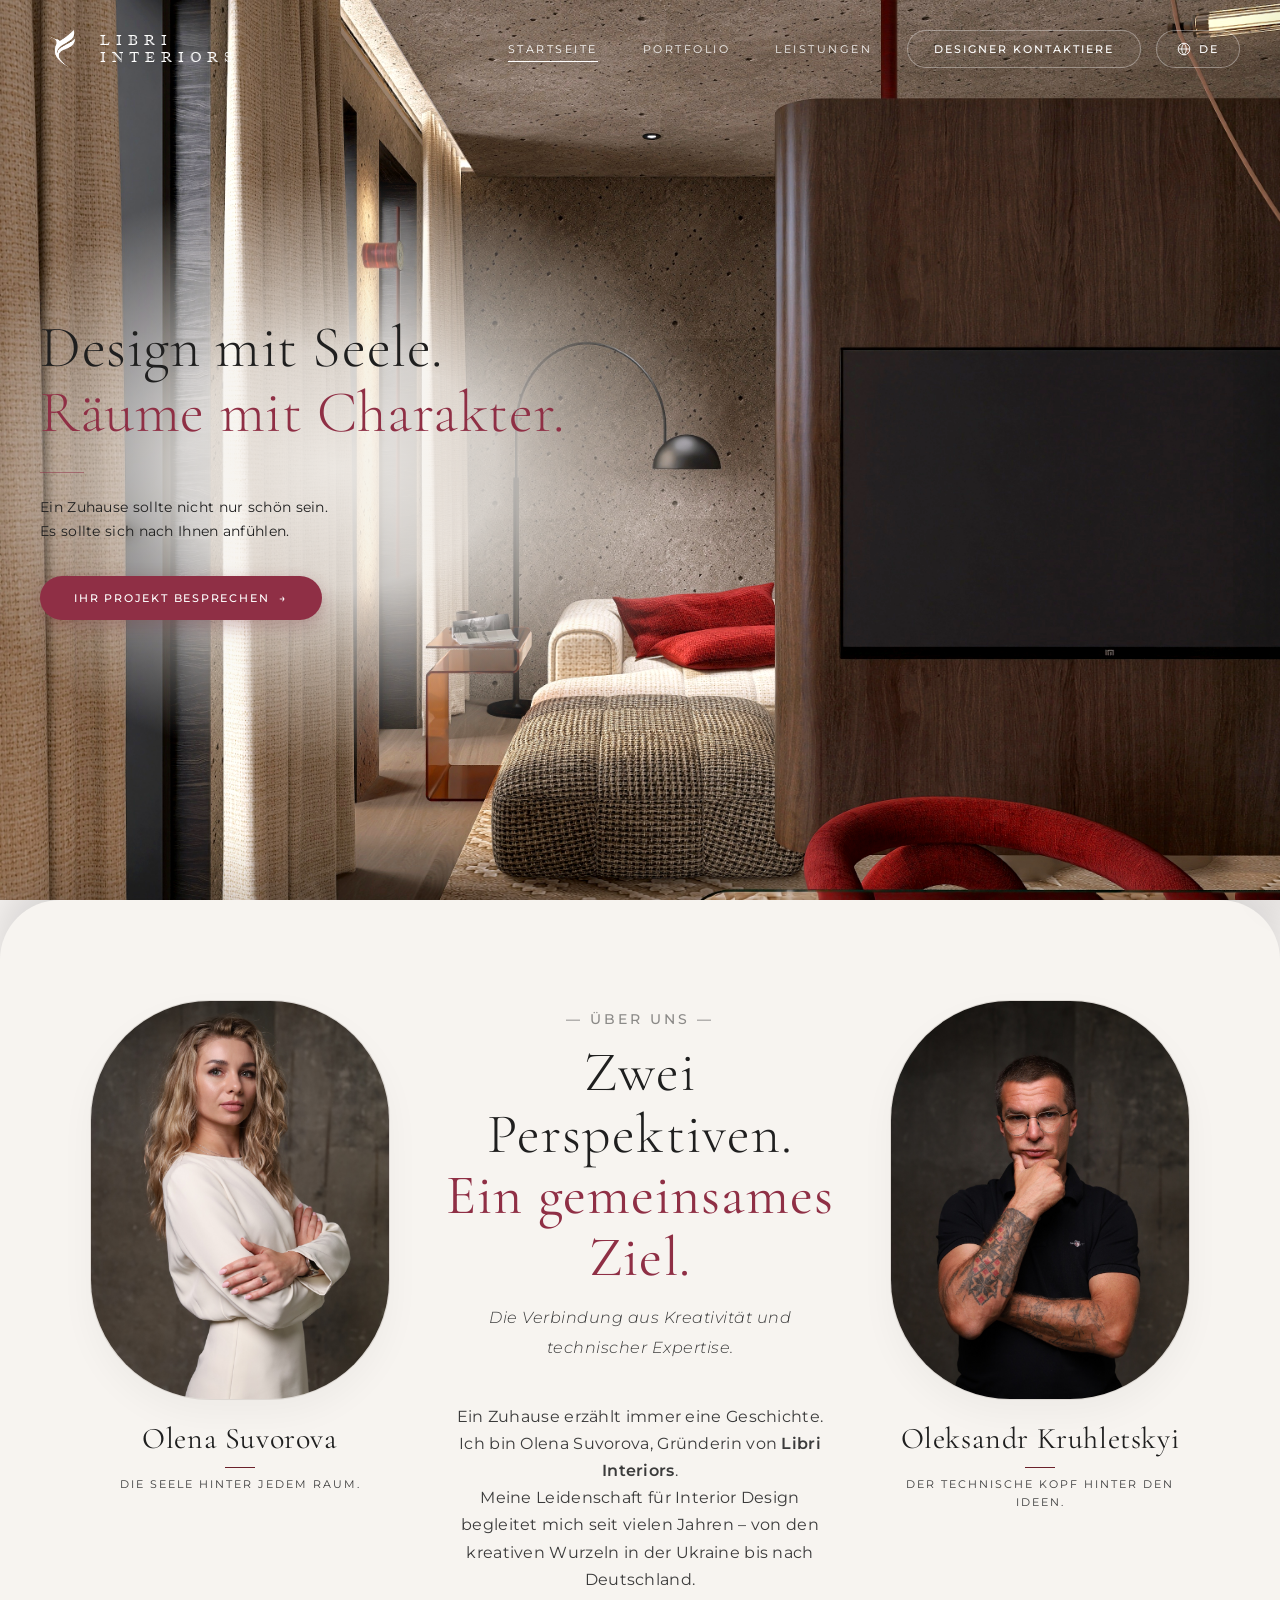
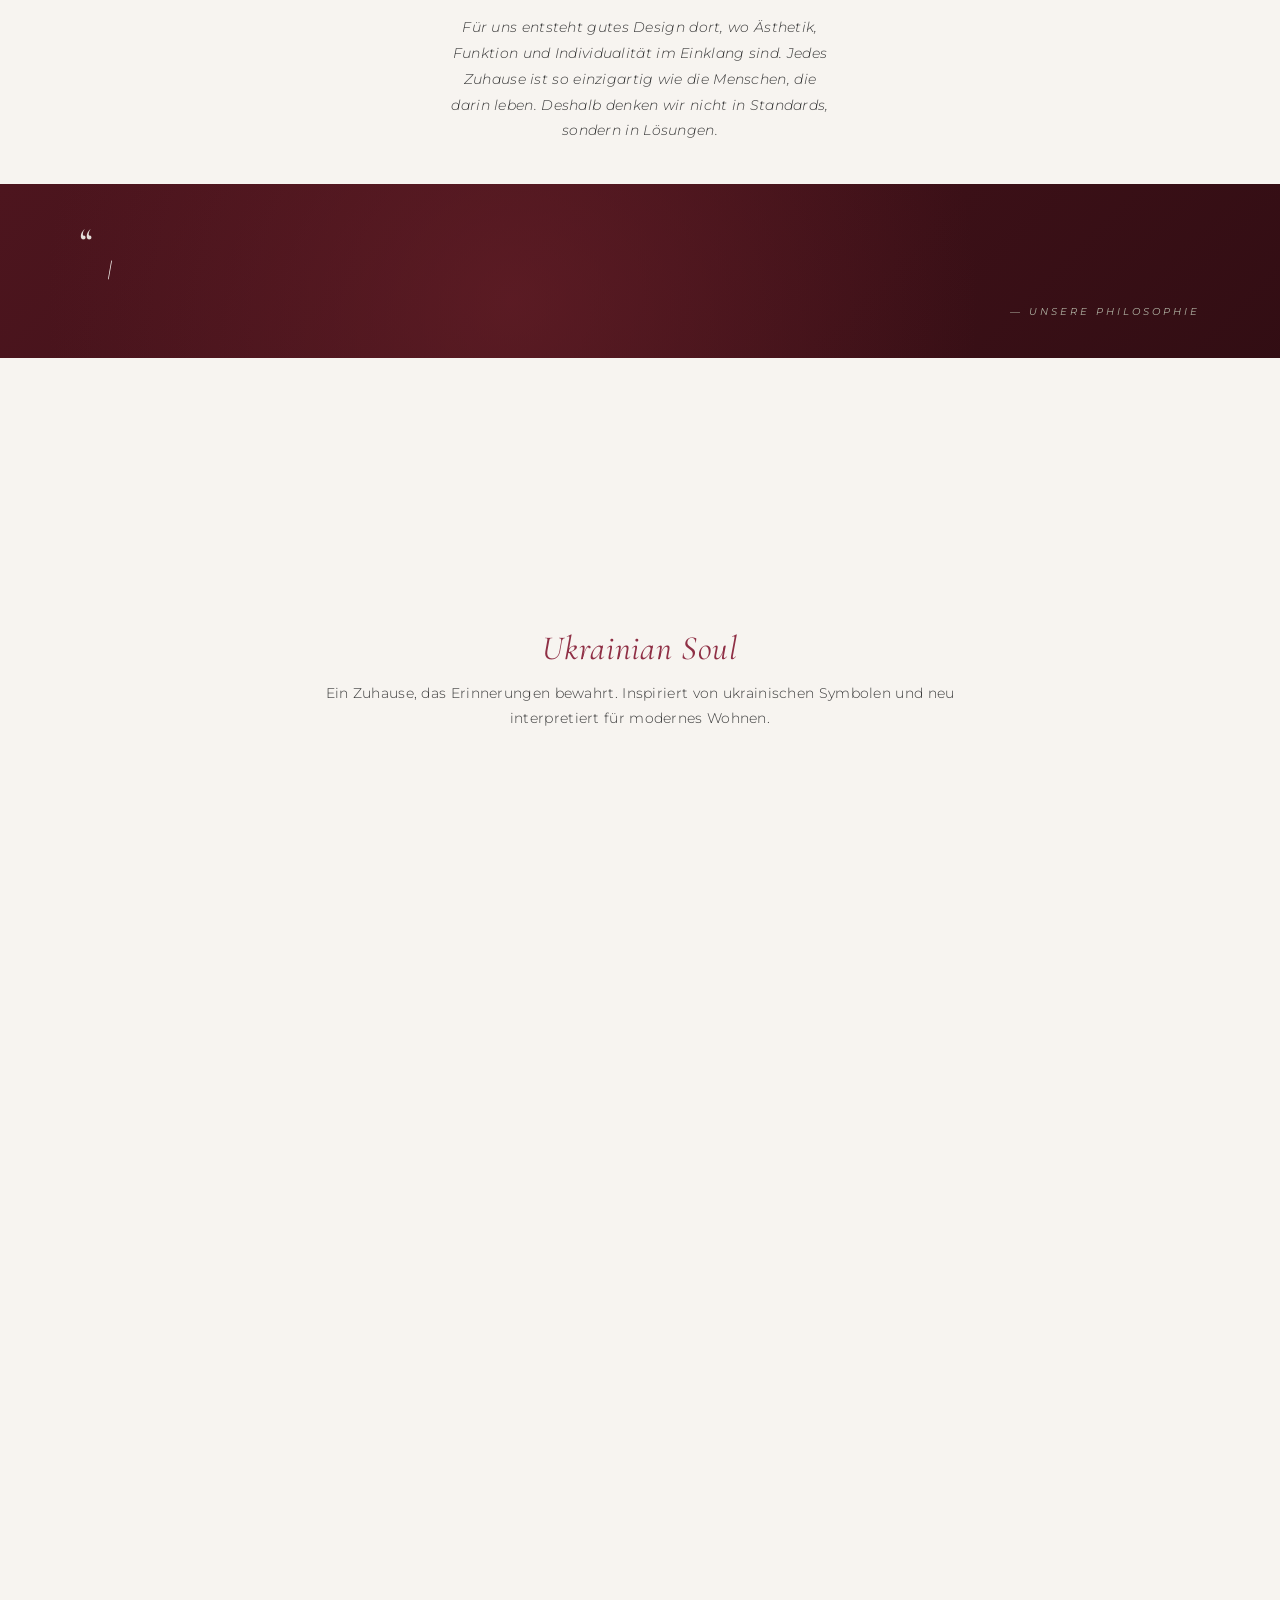
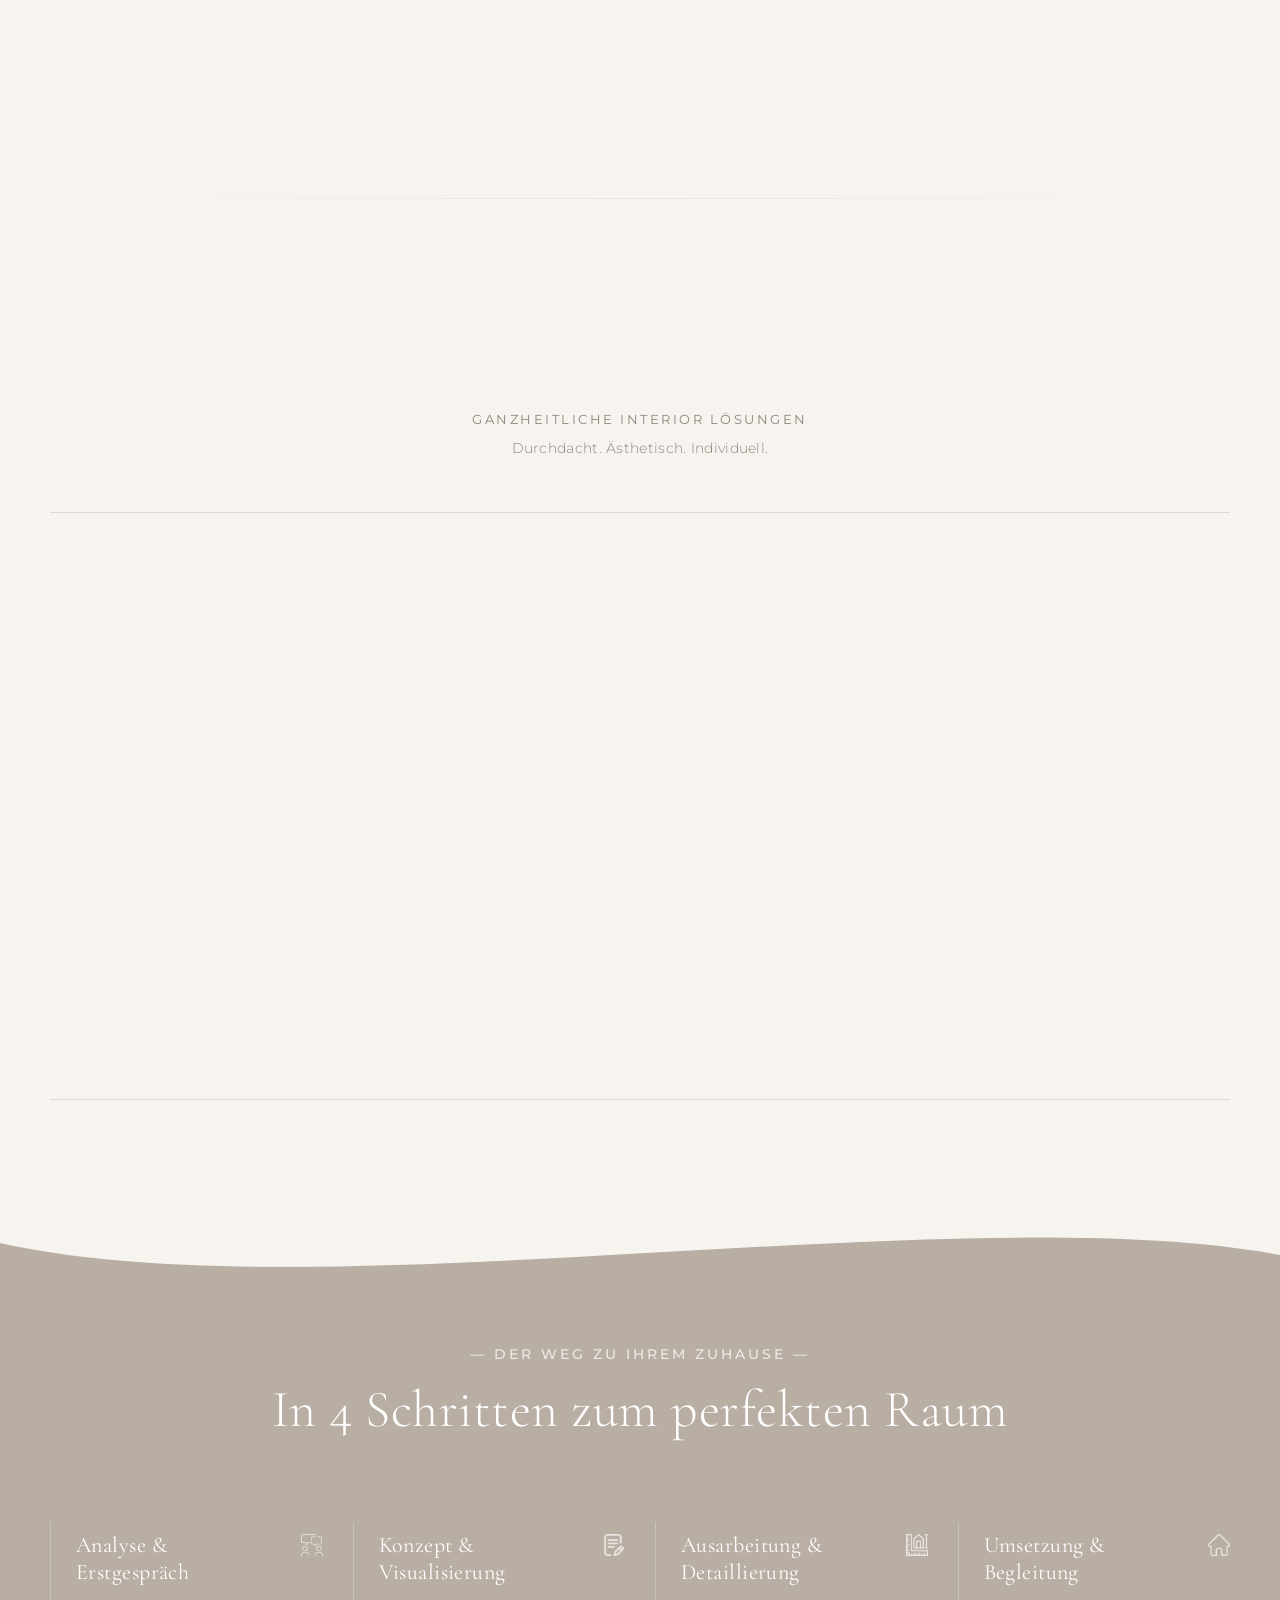
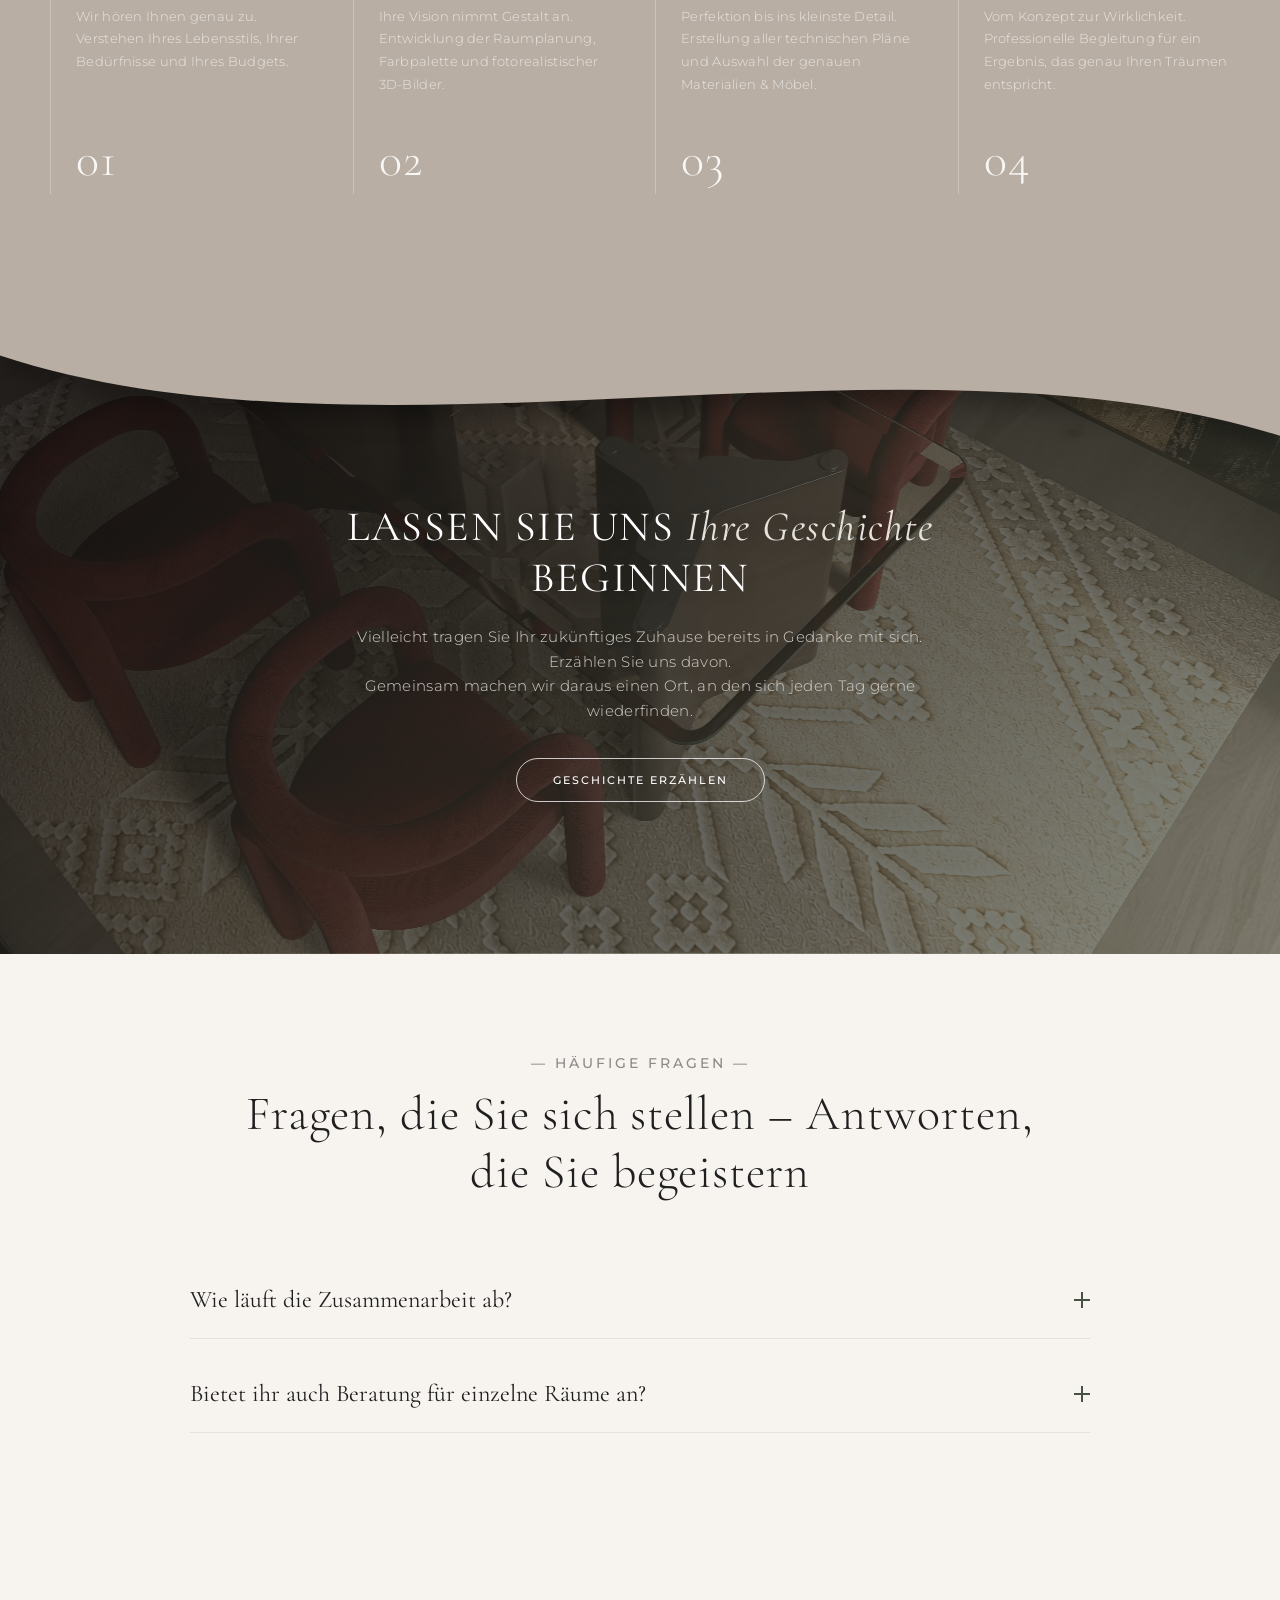
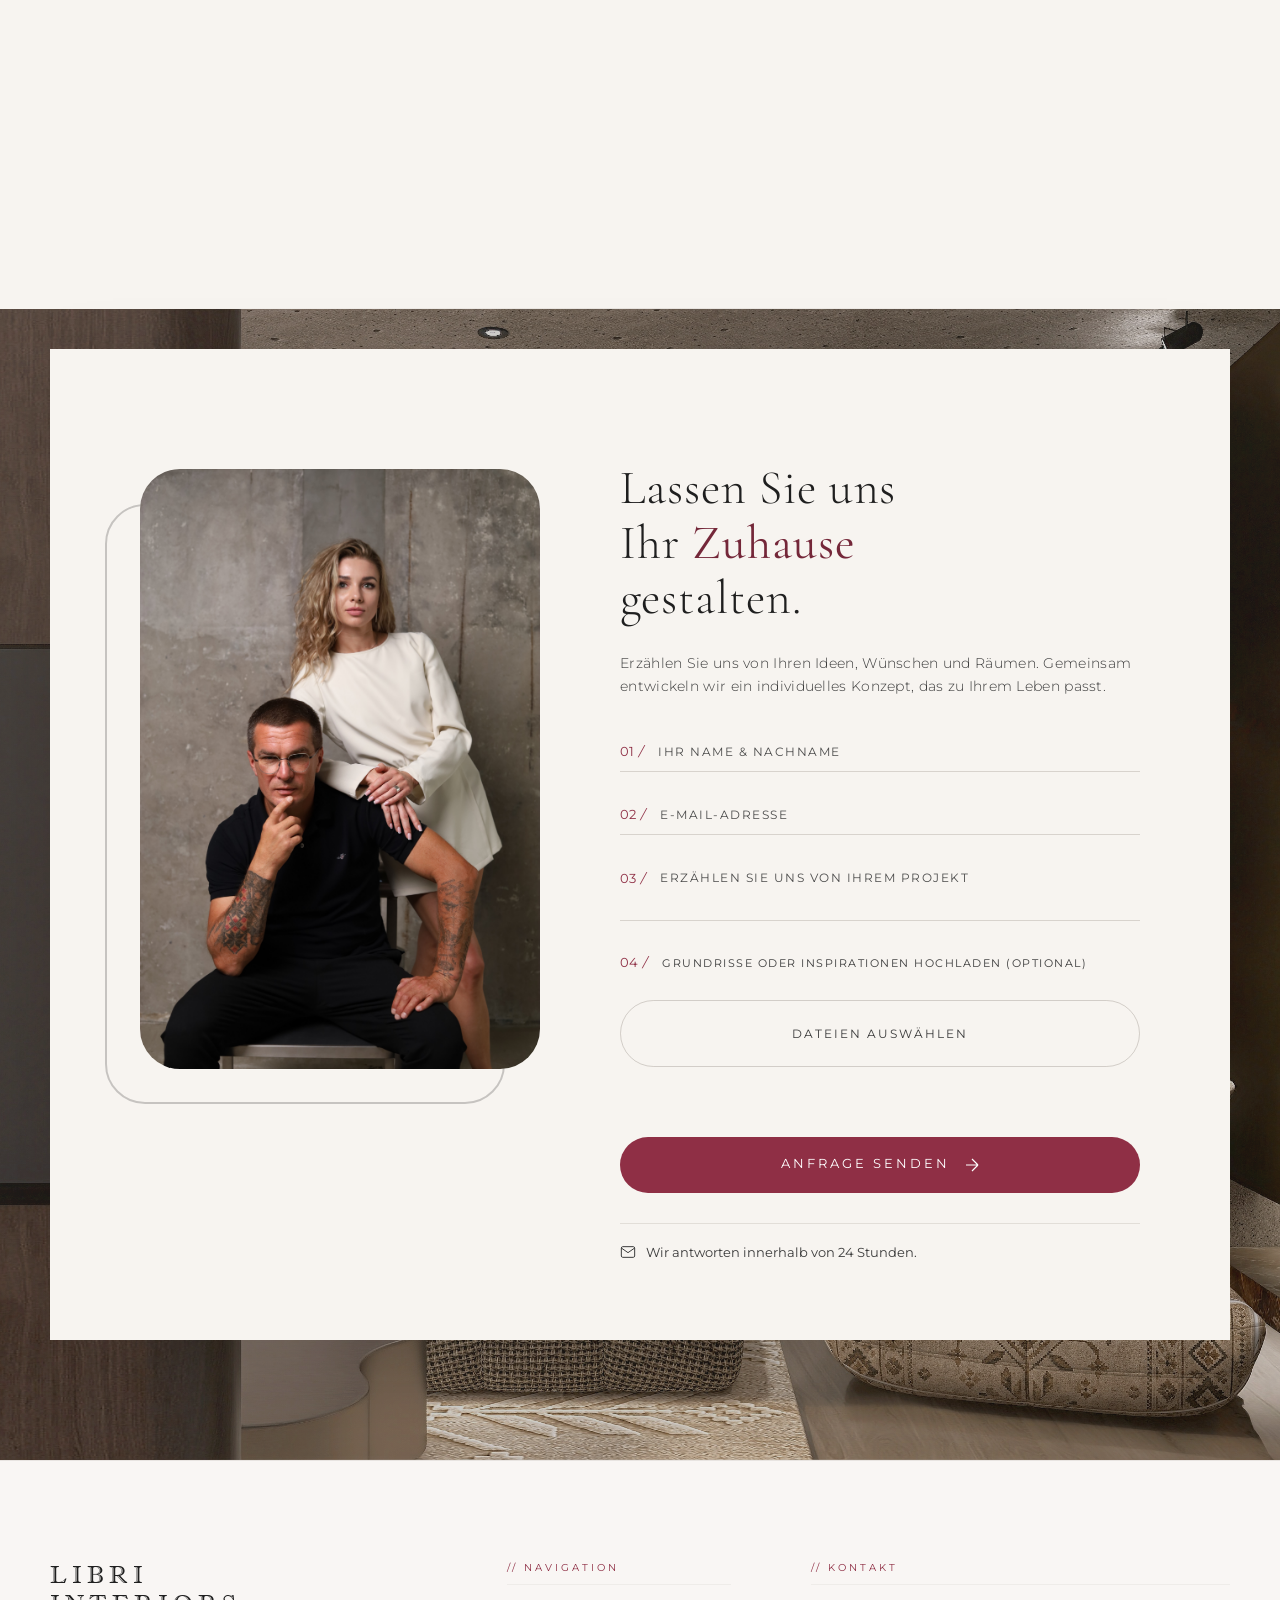
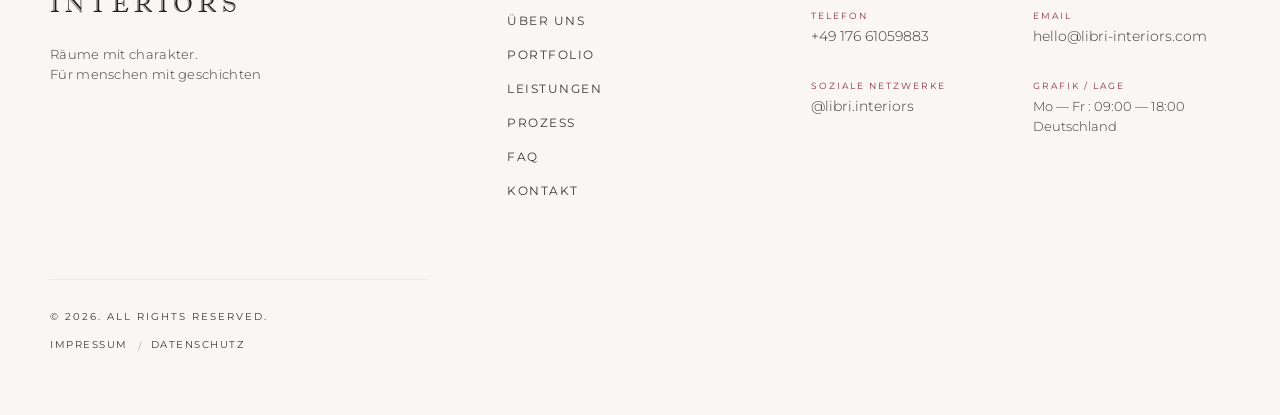
==== commit 460b0436: "Refactor styles for legal pages: update font sizes, margins, and colors; enhance accessibility featu" ====
--- a/index.html
+++ b/index.html
@@ -3,21 +3,33 @@
 <head>
   <meta charset="UTF-8">
   <meta name="viewport" content="width=device-width, initial-scale=1.0">
-  <title data-i18n="title">LIBRI INTERIORS — Studio für Innenarchitektur</title>
-
+  <title data-i18n="title">LIBRI INTERIORS — Interior Design Studio</title>
+
+  <meta name="description" content="LIBRI INTERIORS – Studio für Innenarchitektur: E-Design, 3D-Visualisierungen und Raumkonzepte für Räume mit Charakter.">
+  <meta name="theme-color" content="#F9F6F4">
+  <meta property="og:type" content="website">
+  <meta property="og:title" content="LIBRI INTERIORS — Studio für Innenarchitektur">
+  <meta property="og:description" content="Design mit Seele. Räume mit Charakter.">
+  <meta property="og:url" content="https://libri-interiors.com/">
+  <meta property="og:image" content="https://libri-interiors.com/img/background/credo-back.webp">
   <link rel="canonical" href="https://libri-interiors.com/">
 
   <link rel="preconnect" href="https://fonts.googleapis.com">
   <link rel="preconnect" href="https://fonts.gstatic.com" crossorigin>
 
-  <link rel="preload" as="style" href="https://fonts.googleapis.com/css2?family=Cormorant+Garamond:ital,wght@0,300;0,400;1,300;1,400&family=Inter:wght@200;300;400;500&display=swap">
+
   <link rel="preload" as="image" href="img/background/credo-back.webp" type="image/webp">
 
-  <link href="https://fonts.googleapis.com/css2?family=Cormorant+Garamond:ital,wght@0,300;0,400;1,300;1,400&family=Inter:wght@200;300;400;500&display=swap" rel="stylesheet" media="print" onload="this.media='all'">
+  <link href="https://fonts.googleapis.com/css2?family=Cormorant+Garamond:ital,wght@0,300;0,400;0,500;0,600;1,300;1,400;1,500&family=Montserrat:wght@300;400;500;600&display=swap" rel="stylesheet" media="print" onload="this.media='all'">
+  <noscript>
+    <link href="https://fonts.googleapis.com/css2?family=Cormorant+Garamond:ital,wght@0,300;0,400;0,500;0,600;1,300;1,400;1,500&family=Montserrat:wght@300;400;500;600&display=swap" rel="stylesheet">
+    <style>section.reveal>.container,section.reveal>.full-quote-container,section.reveal>.cta-fluid-shape{opacity:1!important;transform:none!important;filter:none!important}.fade-in-up-blur{opacity:1;transform:none;filter:none;animation:none}</style>
+  </noscript>
   <link rel="stylesheet" href="style/index.css">
   <link rel="icon" type="image/png" href="img/favicon/kolibri1.png">
 </head>
 <body>
+  <a href="#main" class="skip-link" data-i18n="skip_link">Zum Inhalt springen</a>
 
   <div class="bg-grid-lines">
     <div class="grid-line"></div>
@@ -27,17 +39,17 @@
   </div>
 
 <!-- ОНОВЛЕНИЙ НАВБАР -->
-<nav class="navbar">
+<nav class="navbar" data-i18n="[aria-label]nav_label" aria-label="Hauptnavigation">
   <div class="container nav-container">
     <div class="nav-left-brand">
-      <img src="img/favicon/kolibri2.png" alt="Kolibri Logo" class="nav-logo-img-kolibri" width="40" height="40">
-      <img src="img/favicon/kolibri1.png" alt="Kolibri Logo" class="nav-logo-img-kolibri1" width="40" height="40" display="none">
+      <img src="img/favicon/kolibri2.png" alt="" class="nav-logo-img-kolibri" width="40" height="40">
+      <img src="img/favicon/kolibri1.png" alt="" aria-hidden="true" class="nav-logo-img-kolibri1" width="40" height="40">
       <a href="index.html" class="nav-logo">LIBRI<br>INTERIORS</a>
     </div>
 
     <!-- Десктопні лінки (автоматично ховаються на мобільних пристроях) -->
     <ul class="nav-links">
-      <li><a href="#" class="nav-item active" data-i18n="home-page">Startseite</a></li>
+      <li><a href="index.html" class="nav-item active" aria-current="page" data-i18n="home-page">Startseite</a></li>
       <li><a href="portfolio.html" class="nav-item" data-i18n="portfolio-page">Portfolio</a></li>
       <li><a href="services.html" class="nav-item" data-i18n="services-page">Leistungen</a></li>
     </ul>
@@ -65,7 +77,7 @@
 
       <!-- Мобільна кнопка-меню (Кружечок-бургер) -->
       <div class="mobile-menu-trigger-wrapper">
-        <button class="burger-menu" id="mobileMenuBtn" aria-label="Toggle Menu">
+        <button class="burger-menu" id="mobileMenuBtn" aria-label="Menu" aria-expanded="false" aria-controls="mobileOverlayMenu">
           <div class="burger-dot-grid">
             <span class="burger-dot"></span><span class="burger-dot"></span><span class="burger-dot"></span>
             <span class="burger-dot"></span><span class="burger-dot"></span><span class="burger-dot"></span>
@@ -79,11 +91,11 @@
 </nav>
 
 <!-- ВІДПОВІДНЕ ВИЇЗНЕ МОБІЛЬНЕ МЕНЮ -->
-<div class="mobile-overlay-menu" id="mobileOverlayMenu" aria-hidden="true">
+<div class="mobile-overlay-menu" id="mobileOverlayMenu" role="dialog" aria-modal="true" aria-label="Menu" aria-hidden="true" inert>
   <button class="close-mobile-menu" id="closeMobileMenuBtn" aria-label="Close Menu">&times;</button>
   <div class="mobile-menu-content">
     <ul class="mobile-nav-links">
-      <li><a href="#" class="mobile-nav-item active" data-i18n="home-page">Startseite</a></li>
+      <li><a href="index.html" class="mobile-nav-item active" aria-current="page" data-i18n="home-page">Startseite</a></li>
       <li><a href="portfolio.html" class="mobile-nav-item" data-i18n="portfolio-page">Portfolio</a></li>
       <li><a href="services.html" class="mobile-nav-item" data-i18n="services-page">Leistungen</a></li>
     </ul>
@@ -117,8 +129,8 @@
         </a>
       </div>
     </div>
-    <div class="hero-scroll-indicator fade-in-up-blur" style="animation-delay: 1.4s;" id="scrollTrigger">
-      <span class="scroll-text">Scrollen</span>
+    <div class="hero-scroll-indicator fade-in-up-blur" style="animation-delay: 1.4s;" id="scrollTrigger" role="button" tabindex="0">
+      <span class="scroll-text" data-i18n="scroll_text">Scrollen</span>
       <div class="scroll-arrow-line">
         <svg width="10" height="20" viewBox="0 0 12 24" fill="none">
           <path d="M6 0V22M6 22L1 17M6 22L11 17" stroke="currentColor" stroke-width="1.5" stroke-linecap="round" stroke-linejoin="round"/>
@@ -126,6 +138,8 @@
       </div>
     </div>
 </header>
+
+<main id="main">
 
 <section id="about-us" class="about-section reveal">
   <div class="container">
@@ -261,8 +275,8 @@
       <h2 class="section-title" data-i18n="services_title" style="font-family: 'Cormorant Garamond', serif; font-size: clamp(38px, 4.5vw, 54px); font-weight: 300; color: #2c2c2c; margin-top: 15px;">
         Unsere <i style="font-family: 'Cormorant Garamond', serif; color: #742739;">Expertise</i>
       </h2>
-      <p style="font-size: 13px; text-transform: uppercase; letter-spacing: 2.5px; color: #8E857B; margin-top: 10px;">Ganzheitliche Interior Lösungen</p>
-      <p style="font-size: 14px; color: #8E857B; font-weight: 300; margin-top: 5px;">Durchdacht. Ästhetisch. Individuell.</p>
+      <p data-i18n="services_subtitle" style="font-size: 13px; text-transform: uppercase; letter-spacing: 2.5px; color: #8E857B; margin-top: 10px;">Ganzheitliche Interior Lösungen</p>
+      <p data-i18n="services_tagline" style="font-size: 14px; color: #8E857B; font-weight: 300; margin-top: 5px;">Durchdacht. Ästhetisch. Individuell.</p>
     </div>
     
     <div class="shelnat-table">
@@ -328,7 +342,7 @@
 <!-- Верхня бордова хвиля -->
 <div class="services-bottom-wave">
     <svg viewBox="0 0 1440 100" preserveAspectRatio="none">
-      <path fill="#742739" d="M0,40 C 360,100 1080,0 1440,50 L1440,100 L0,100 Z"></path>
+      <path fill="#B9AEA3" d="M0,40 C 360,100 1080,0 1440,50 L1440,100 L0,100 Z"></path>
     </svg>
 </div>
 
@@ -352,7 +366,7 @@
             <div class="step-header-row">
               <h3 class="step-title" data-i18n="process_step1_title">Analyse & Erstgespräch</h3>
               <div class="step-icon-wrapper">
-                <img src="img/icons/dialog.png" alt="Analyse & Erstgespräch" class="step-icon">
+                <img src="img/icons/dialog.png" alt="" class="step-icon" loading="lazy" decoding="async">
               </div>
             </div>
             <p class="step-desc" data-i18n="process_step1_desc">
@@ -370,7 +384,7 @@
             <div class="step-header-row">
               <h3 class="step-title" data-i18n="process_step2_title">Konzept & Visualisierung</h3>
               <div class="step-icon-wrapper">
-                <img src="img/icons/edit.png" alt="Konzept & Visualisierung" class="step-icon">
+                <img src="img/icons/edit.png" alt="" class="step-icon" loading="lazy" decoding="async">
               </div>
             </div>
             <p class="step-desc" data-i18n="process_step2_desc">
@@ -388,7 +402,7 @@
             <div class="step-header-row">
               <h3 class="step-title" data-i18n="process_step3_title">Ausarbeitung & Detaillierung</h3>
               <div class="step-icon-wrapper">
-                <img src="img/icons/measuring.png" alt="Ausarbeitung & Detaillierung" class="step-icon">
+                <img src="img/icons/measuring.png" alt="" class="step-icon" loading="lazy" decoding="async">
               </div>
             </div>
             <p class="step-desc" data-i18n="process_step3_desc">
@@ -406,7 +420,7 @@
             <div class="step-header-row">
               <h3 class="step-title" data-i18n="process_step4_title">Umsetzung & Begleitung</h3>
               <div class="step-icon-wrapper">
-                <img src="img/icons/home.png" alt="Umsetzung & Begleitung" class="step-icon">
+                <img src="img/icons/home.png" alt="" class="step-icon" loading="lazy" decoding="async">
               </div>
             </div>
             <p class="step-desc" data-i18n="process_step4_desc">
@@ -424,7 +438,7 @@
   <!-- Нижня бордова хвиля -->
   <div class="process-bottom-wave">
     <svg viewBox="0 0 1440 140" preserveAspectRatio="none">
-      <path fill="#742739" d="M0,0 L1440,0 L1440,95 C 1020,-15 420,135 0,20 Z"></path>
+      <path fill="#B9AEA3" d="M0,0 L1440,0 L1440,95 C 1020,-15 420,135 0,20 Z"></path>
     </svg>
   </div>
 </section>
@@ -437,7 +451,7 @@
       <div class="cta-fluid-content-wrapper">
         <div class="cta-story-content">
           <h2 data-i18n="cta_story_title">Lassen Sie uns <i>Ihre Geschichte</i> beginnen</h2>
-          <p data-i18n="cta_story_description">Vielleicht tragen Sie Ihr zukünftiges Zuhause bereits in Gedanke mit sich.<br>Erzählen Sie uns davon.<br>Gemeinsam machen wir daraus einen Ort, an den sich jeden Tag gerne wiederfinden.</p>
+          <p data-i18n="cta_story_description">Vielleicht tragen Sie Ihr zukünftiges Zuhause bereits in Gedanken mit sich.<br>Erzählen Sie uns davon.<br>Gemeinsam machen wir daraus einen Ort, an dem Sie sich jeden Tag gerne wiederfinden.</p>
           <div class="cta-story-action">
             <a href="order.html" class="btn-cta-order" data-i18n="order-btn-3">Geschichte erzählen</a>
           </div>
@@ -550,27 +564,28 @@
 
       <!-- Права колонка: Заголовок, опис, форма та переваги -->
       <div class="contact-right">
-        <span class="section-tag" style="text-align: left;" data-i18n="contact_tag" style="font-family: 'Montserrat', sans-serif;">— &nbsp; KONTAKT &nbsp; —</span>
+        <span class="section-tag" style="text-align: left;" data-i18n="contact_tag">— &nbsp; KONTAKT &nbsp; —</span>
         <h2 data-i18n="contact_title">Lassen Sie uns<br>Ihr <i style="font-family: 'Cormorant Garamond', serif; color: #742739; font-style: normal;">Zuhause</i><br>gestalten.</h2>
         <p class="contact-meta-text" data-i18n="contact_desc">
           Erzählen Sie uns von Ihren Ideen, Wünschen und Räumen. Gemeinsam entwickeln wir ein individuelles Konzept, das zu Ihrem Leben passt.
         </p>
 
         <form class="shelnat-form" id="generalContactForm">
+          <div class="hp-field" aria-hidden="true"><label>Website <input type="text" name="website" tabindex="-1" autocomplete="off"></label></div>
           
           <div class="input-row-numeric">
             <span class="field-num">01 <span class="slash">/</span></span>
-            <input type="text" name="Client Name" data-i18n="[placeholder]form.name_placeholder" required placeholder="IHR NAME & NACHNAME">
+            <input type="text" name="Client Name" autocomplete="name" aria-label="IHR NAME &amp; NACHNAME" data-i18n="[placeholder]form.name_placeholder" required placeholder="IHR NAME & NACHNAME">
           </div>
           
           <div class="input-row-numeric">
             <span class="field-num">02 <span class="slash">/</span></span>
-            <input type="email" name="Client Email" data-i18n="[placeholder]form.email_placeholder" required placeholder="E-MAIL-ADRESSE">
+            <input type="email" name="Client Email" autocomplete="email" aria-label="E-MAIL-ADRESSE" data-i18n="[placeholder]form.email_placeholder" required placeholder="E-MAIL-ADRESSE">
           </div>
           
           <div class="input-row-numeric">
             <span class="field-num">03 <span class="slash">/</span></span>
-            <textarea rows="2" name="Project Details" data-i18n="[placeholder]form.vision_placeholder" required placeholder="ERZÄHLEN SIE UNS VON IHREM PROJEKT"></textarea>
+            <textarea rows="2" name="Project Details" aria-label="ERZÄHLEN SIE UNS VON IHREM PROJEKT" data-i18n="[placeholder]form.vision_placeholder" required placeholder="ERZÄHLEN SIE UNS VON IHREM PROJEKT"></textarea>
           </div>
           
           <!-- Поле файлів у вигляді кнопки з рамкою -->
@@ -582,14 +597,14 @@
             <label for="fileUpload" class="file-upload-box">
               <span id="fileNameDisplay" data-i18n="contact_file_btn">DATEIEN AUSWÄHLEN</span>
             </label>
-            <input type="file" id="fileUpload" name="attachment" accept="image/*,.pdf" multiple style="display: none;">
+            <input type="file" id="fileUpload" name="attachment" accept="image/*,.pdf" multiple>
           </div>
 
           <!-- Список прикріплених файлів -->
           <div id="fileList" class="file-list-container" style="font-size: 13px;"></div>
 
           <div class="form-submit-row">
-            <button type="submit" class="btn-shelnat submit-btn">
+            <button type="submit" class="btn-shelnat submit-btn" aria-live="polite">
               <span data-i18n="submit-btn">ANFRAGE SENDEN</span>
               <svg width="14" height="14" viewBox="0 0 14 14" fill="none">
                 <path d="M1 7H13M13 7L7 1M13 7L7 13" stroke="currentColor" stroke-width="1.2"/>
@@ -605,7 +620,7 @@
             <path d="M4 4h16c1.1 0 2 .9 2 2v12c0 1.1-.9 2-2 2H4c-1.1 0-2-.9-2-2V6c0-1.1.9-2 2-2z"></path>
             <polyline points="22,6 12,13 2,6"></polyline>
           </svg>
-          <span>Wir antworten innerhalb von 24 Stunden.</span>
+          <span data-i18n="contact_response">Wir antworten innerhalb von 24 Stunden.</span>
         </div>
 
       </div>
@@ -613,13 +628,15 @@
     </div>
   </div>
 </section>
+
+</main>
 
     <footer class="footer">
       <div class="container footer-container">
         <!-- Блок 1: Назва та філософія -->
         <div class="footer-brand-col">
           <div class="f-logo" style="font-size: 24px;">LIBRI<br>INTERIORS</div>
-          <p class="f-brand-philosophy" data-i18n="footer_philosophy">Räume mit charakter. <br>Für menschen mit geschichten</p>
+          <p class="f-brand-philosophy" data-i18n="footer_philosophy">Räume mit Charakter.<br>Für Menschen mit Geschichten.</p>
         </div>
         
         <!-- Контейнер для зручного групування в дві колонки на мобілці -->
@@ -654,7 +671,7 @@
                 <a href="https://instagram.com/libri.interiors" target="_blank" rel="noopener" class="f-contact-link">@libri.interiors</a>
               </div>
               <div class="f-contact-item">
-                <span class="f-contact-label" data-i18n="contact_location">Grafik / Lage</span>
+                <span class="f-contact-label" data-i18n="contact_location">Öffnungszeiten / Standort</span>
                 <span class="f-contact-text" data-i18n="contact_hours">Mo — Fr : 09:00 — 18:00<br> Deutschland</span>
               </div>
             </div>
--- a/style/index.css
+++ b/style/index.css
@@ -1,5 +1,4 @@
-/* --- ІМПОРТ ШРИФТІВ (Google Fonts: Cormorant Garamond & Montserrat) --- */
-@import url('https://fonts.googleapis.com/css2?family=Cormorant+Garamond:ital,wght@0,300;0,400;0,500;0,600;1,300;1,400;1,500&family=Montserrat:wght@300;400;500;600&display=swap');
+/* Шрифти (Cormorant Garamond & Montserrat) підключаються в index.html через <link> */
 /* Підключення локального файлу шрифту */
 @font-face {
   font-family: 'Imprint MT Shadow';
@@ -531,9 +530,9 @@
 
 
 
-/* --- МОБІЛЬНА КНОПКА-КРУЖЕЧОК (Зображення референсу) --- */
+/* --- МОБІЛЬНА КНОПКА-КРУЖЕЧОК (в стилі селектора мов) --- */
 .mobile-menu-trigger-wrapper {
-  display: none; /* За замовчуванням приховано на ПК */
+  display: none; /* На ПК приховано */
   align-items: center;
   gap: 12px;
 }
@@ -542,11 +541,14 @@
   font-size: 13px;
   text-transform: uppercase;
   letter-spacing: 1.5px;
-  color: #1F1F1F;
+  color: #FFFFFF;
   font-weight: 400;
-}
-
-.burger-menu {
+  transition: color 0.4s ease;
+}
+.navbar.scrolled .burger-text { color: #1F1F1F; }
+
+/* Звичайний стан (як .lang-btn) */
+.navbar .burger-menu {
   width: 44px;
   height: 44px;
   border-radius: 50%;
@@ -554,38 +556,37 @@
   display: flex;
   align-items: center;
   justify-content: center;
-  
-  /* Налаштування під стиль перемикача мови з твоїми кольорами */
-  background-color: transparent; 
-  border: 1px solid rgba(201, 194, 189, 0.4);    /* Колір обводки */
-  
-  /* Плавні транзиції */
-  transition: 
-    background-color 0.3s cubic-bezier(0.25, 1, 0.5, 1), 
-    border-color 0.3s cubic-bezier(0.25, 1, 0.5, 1), 
-    transform 0.3s cubic-bezier(0.25, 1, 0.5, 1);
-}
-
-/* Елементи всередині (лінії або крапки бургера) */
-.burger-menu span {
-  background-color: #485243;    /* Колір внутрішніх елементів */
-  transition: background-color 0.3s ease;
-}
-
-/* Ефект при взаємодії (якщо при наведенні потрібна інверсія) */
-.burger-menu:hover,
-.burger-menu:active {
-  background-color: #8F2F45;    /* Акцентний бордовий при наведенні */
+  border: 1px solid rgba(255, 255, 255, 0.35);
+  background: rgba(255, 255, 255, 0.03);
+  backdrop-filter: blur(4px);
+  -webkit-backdrop-filter: blur(4px);
+  transition: background-color 0.4s ease, border-color 0.4s ease,
+              box-shadow 0.4s ease, transform 0.4s ease;
+}
+
+/* Стан SCROLLED */
+.navbar.scrolled .burger-menu {
+  border-color: rgba(92, 29, 36, 0.3);
+  background: transparent;
+  backdrop-filter: none;
+  -webkit-backdrop-filter: none;
+  box-shadow: none;
+}
+
+/* Ховер / активний стан */
+.navbar .burger-menu:hover,
+.navbar .burger-menu.active {
+  border-color: #FFFFFF;
+  background-color: rgba(255, 255, 255, 0.15);
+  transform: translateY(-2px);
+}
+.navbar.scrolled .burger-menu:hover,
+.navbar.scrolled .burger-menu.active {
   border-color: #8F2F45;
-}
-
-/* При ховері внутрішні елементи стають світлими для контрасту */
-.burger-menu:hover span,
-.burger-menu:active span {
-  background-color: #ffffff;    
-}
-
-/* Матриця точок всередині кружечка */
+  background-color: rgba(143, 47, 69, 0.06);
+}
+
+/* Матриця точок */
 .burger-dot-grid {
   display: grid;
   grid-template-columns: repeat(3, 3px);
@@ -595,9 +596,14 @@
 .burger-dot-grid span {
   width: 3px;
   height: 3px;
-  background-color: #485243; /* Білі точки */
   border-radius: 50%;
-  transition: transform 0.3s ease;
+  background-color: #FFFFFF; /* звичайний стан */
+  transition: background-color 0.4s ease, transform 0.3s ease;
+}
+
+/* Точки в scrolled */
+.navbar.scrolled .burger-dot-grid span {
+  background-color: #8F2F45;
 }
 
 /* --- ВИЇЗНЕ ОВЕРЛЕЙ МЕНЮ --- */
@@ -810,6 +816,9 @@
   pointer-events: none;
 }
 
+
+
+
 /* ---------- Заголовок ---------- */
 .hero-container h1 {
   margin: 0;
@@ -985,8 +994,16 @@
   }
 
   .hero-container::before {
-    width: 150%;
-    aspect-ratio: 1;
+    width: 500px;
+    aspect-ratio: 1.35;
+
+    background: radial-gradient(
+      closest-side,
+      rgba(var(--cream), 0.65) 0%,
+      rgba(var(--cream), 0.5) 40%,
+      rgba(var(--cream), 0.2) 70%,
+      rgba(var(--cream), 0) 100%
+    );
     transform: translate(-20%, -50%);
   }
 
@@ -1665,12 +1682,18 @@
 /* Секція Process */
 .process-section {
   position: relative;
-  background-color: #742739; /* Акцентний бордовий фон */
+  background-color: #B9AEA3; /* Акцентний бордовий фон */
   padding-top: 30px;
   padding-bottom: 160px;
   overflow: visible !important;
   margin-bottom: 0;
   z-index: 10;
+}
+
+@media (max-width: 992px) {
+  .process-section {
+    padding-bottom: 100px;
+  }
 }
 
 .process-content-relative {
@@ -1805,6 +1828,21 @@
   filter: drop-shadow(0px 15px 10px rgba(0, 0, 0, 0.25));
   clip-path: inset(0px -30px -50px -30px);
 }
+
+@media (max-width: 992px) {
+  .process-bottom-wave {
+    bottom: -118px;
+    height: 120px;
+  }
+}
+
+@media (max-width: 768px) {
+  .process-bottom-wave {
+    bottom: -65px;
+    height: 120px;
+  }
+}
+
 .process-bottom-wave svg {
   width: 100%;
   height: 100%;
@@ -1815,7 +1853,7 @@
 .process-bottom-wave svg path,
 .process-bottom-wave svg polygon,
 .process-bottom-wave svg rect {
-  fill: #742739;
+  fill: #B9AEA3;
 }
 
 /* Адаптивність для мобільних */
@@ -1836,7 +1874,18 @@
   width: 100%;
   position: relative;
   z-index: 1;
-}
+
+}
+
+@media (max-width: 992px) {
+  .cta-fluid-section {
+    padding-top: 0;
+    padding-bottom: 0;
+    margin-top: -65px;
+  }
+}
+
+
 
 .cta-fluid-shape { 
   position: relative; /* Змінено з static на relative, щоб bg та overlay обмежувалися цією фігурою */
@@ -2174,6 +2223,7 @@
   letter-spacing: 2px;
   color: #3B3B3B;
   transition: all 0.3s ease;
+  border-radius: 40px;
 }
 .file-upload-box:hover {
   border-color: #8F2F45;
@@ -2197,6 +2247,7 @@
   letter-spacing: 3px;
   text-transform: uppercase;
   transition: background 0.3s ease;
+  border-radius: 40px;
 }
 .submit-btn:hover {
   background: #742739;
@@ -2233,6 +2284,7 @@
   height: auto;
   display: block;
   object-fit: cover;
+  border-radius: 40px;
 }
 .contact-image-frame {
   position: absolute;
@@ -2243,6 +2295,7 @@
   border: 2px solid rgba(0, 0, 0, 0.2);
   z-index: 1;
   pointer-events: none;
+  border-radius: 40px;
 }
 
 /* --- ФУТЕР --- */
@@ -2322,6 +2375,7 @@
   .cta-story-content { gap: 18px; }
 
   /* Форма зворотного зв'язку */
+  .contact-left { flex: 1; display:none; } /* Приховуємо ліву частину з фото на мобільних */
   .contact-section-luxury { padding-top: 100px; padding-bottom: 100px; }
   .contact-card-box { flex-direction: column; padding: 40px 30px; gap: 50px; }
 
@@ -2558,7 +2612,7 @@
   color: #3B3B3B;
   text-transform: uppercase;
   margin-top: 0; /* Скидаємо старий margin-top */
-  padding-top: 0;
+  padding-top: 10px;
 }
 
 /* Блок посилань Impressum та Datenschutz */
@@ -2590,12 +2644,186 @@
   color: rgba(59, 59, 59, 0.4);
 }
 
-/* --- АДАПТИВНІСТЬ ДЛЯ МОБІЛЬНИХ --- */
 @media (max-width: 768px) {
   .f-copy-wrapper {
     flex-direction: column;
     align-items: flex-start;
     gap: 12px;
-    padding-top: 15px;
-  }
+    padding-top: 5px;
+    border-top: none;
+  }
+}
+
+/* ==========================================================================
+   ПОКРАЩЕННЯ: доступність, продуктивність, форма
+   ========================================================================== */
+.skip-link { position: absolute; left: 16px; top: -100px; z-index: 2000; padding: 12px 20px; background: #742739; color: #fff; font-size: 13px; letter-spacing: 1px; text-decoration: none; transition: top 0.2s ease; }
+.skip-link:focus { top: 16px; }
+
+a:focus-visible, button:focus-visible, [role="button"]:focus-visible { outline: 2px solid currentColor; outline-offset: 3px; }
+.input-file-block:focus-within .file-upload-box { border-color: #8F2F45; outline: 2px solid #8F2F45; outline-offset: 3px; }
+
+/* Поле файлів доступне з клавіатури (замість display:none) */
+.input-file-block { position: relative; }
+#fileUpload { position: absolute; width: 1px; height: 1px; margin: -1px; padding: 0; border: 0; overflow: hidden; clip: rect(0 0 0 0); white-space: nowrap; }
+
+/* Honeypot проти спам-ботів */
+.hp-field { position: absolute; left: -9999px; width: 1px; height: 1px; overflow: hidden; }
+
+/* Список прикріплених файлів */
+.file-item { display: flex; align-items: center; justify-content: space-between; gap: 10px; background: rgba(0,0,0,0.03); padding: 5px 10px; margin-bottom: 5px; border-radius: 4px; border: 1px solid rgba(0,0,0,0.08); }
+.file-item-name { min-width: 0; overflow: hidden; text-overflow: ellipsis; white-space: nowrap; }
+.file-item-remove { background: none; border: 0; cursor: pointer; color: #b94441; font-size: 18px; line-height: 1; padding: 2px 8px; }
+
+/* will-change лише під час анімації */
+.reveal-item.active,
+section.reveal.active > .container,
+section.reveal.active > .full-quote-container,
+section.reveal.active > .cta-fluid-shape { will-change: auto; }
+
+/* Мобільні браузери: висота з урахуванням адресного рядка */
+.hero-image-bg { height: 100vh; height: 100svh; }
+.mobile-overlay-menu { height: 100vh; height: 100dvh; }
+
+/* Повага до prefers-reduced-motion */
+@media (prefers-reduced-motion: reduce) {
+  html, * { scroll-behavior: auto; }
+  .reveal-item,
+  section.reveal > .container,
+  section.reveal > .full-quote-container,
+  section.reveal > .cta-fluid-shape { opacity: 1; transform: none; filter: none; transition: none; }
+  .hero-bg-image { animation: none; }
+}
+
+/* ==========================================================================
+   МОБІЛЬНА АДАПТАЦІЯ — фінальний шар (перекриває старі медіа-запити вище)
+   Брейкпоінти: 992px (планшет), 768px (телефон), 480px (малий телефон)
+   ========================================================================== */
+
+/* --- Базове: без горизонтального скролу, без зуму шрифтів --- */
+html { -webkit-text-size-adjust: 100%; }
+body { overflow-x: clip; }
+img, svg, video { max-width: 100%; }
+
+@media (max-width: 992px) {
+  :root { --gutter: 22px; }
+  .container, .bg-grid-lines { padding: 0 22px; }
+  .section-padding { padding-top: 80px; padding-bottom: 80px; }
+
+  /* Навігація */
+  .navbar { padding: 16px 0; }
+  .nav-container { padding: 0 22px; }
+  .nav-logo-img-kolibri, .nav-logo-img-kolibri1 { width: 34px; height: 34px; }
+  .nav-actions { gap: 10px; }
+  .lang-btn { min-height: 40px; padding: 0 12px; }
+  .burger-menu { width: 44px; height: 44px; }
+
+  /* Про нас: текст зверху, два фото в ряд під ним */
+  .about-section { padding: 80px 0 40px; border-radius: 40px 40px 0 0; }
+  .about-grid {
+    grid-template-columns: 1fr 1fr;
+    column-gap: 18px;
+    row-gap: 40px;
+    margin-bottom: 0;
+    padding: 0 22px;
+  }
+  .about-center { grid-column: 1 / -1; grid-row: 1; }
+  .about-header { margin-bottom: 30px; }
+  .about-story-fullwidth { margin-bottom: 0; }
+  .photo-wrapper { max-width: 280px; border-radius: 100px; }
+  .team-info h3 { font-size: 22px; }
+  .team-info .role { font-size: 10px; letter-spacing: 1.5px; }
+
+  /* Процес: 2 колонки на планшеті */
+  .process-steps-grid { grid-template-columns: 1fr 1fr; gap: 24px; }
+}
+
+@media (max-width: 768px) {
+  .section-padding { padding-top: 64px; padding-bottom: 64px; }
+  h2, .section-title { line-height: 1.15; }
+  .section-header { margin-bottom: 36px; }
+  .section-tag, .process-tag-line { font-size: 12px; letter-spacing: 2.5px; }
+
+  /* Hero */
+  .hero-image-bg { min-height: 520px; }
+  .hero-container { height: auto; justify-content: center; padding-top: 70px; }
+  .hero-container h1 { font-size: clamp(2rem, 9vw, 2.6rem); line-height: 1.1; }
+  .hero-p { font-size: 15px; line-height: 1.6; }
+  .hero-action { width: 100%; }
+  .btn-hero-order { width: 100%; justify-content: center; padding: 16px 20px; min-height: 52px; }
+  .hero-scroll-indicator { display: none; }
+
+  /* Цитата-смуга: резервуємо висоту, щоб друкарська машинка не стрибала */
+  .full-quote-section { padding: 36px 0; }
+  .full-quote-container { grid-template-columns: auto 1fr; column-gap: 10px; row-gap: 18px; padding: 0 22px; }
+  .full-quote-text { font-size: 19px; line-height: 1.35; min-height: 5.4em; }
+  .full-quote-author { grid-column: 1 / -1; justify-self: end; }
+
+  /* Портфоліо */
+  .project-intro { margin-top: 22px; padding: 0 4px; }
+  .portfolio-capsule-grid { gap: 40px; }
+  .horizontal-capsule, .vertical-capsule, .wide-capsule { height: auto; aspect-ratio: 4 / 3; border-radius: 120px; }
+  .vertical-capsule { aspect-ratio: 3 / 4; border-radius: 140px; }
+  .capsule-caption { padding: 0 6px; text-align: center; }
+  .capsule-title { font-size: 20px; }
+  .section-action-end { display: flex; justify-content: center; margin-top: 36px !important; }
+
+  /* Послуги */
+  #services { padding: 56px 0; }
+  .table-row { padding: 28px 4px; gap: 10px; }
+  .col-name h3 { font-size: 26px; line-height: 1.15; }
+  .col-text p, .col-text { font-size: 14px; line-height: 1.7; }
+  .services-bottom-wave { height: 60px; }
+
+  /* Процес */
+  .process-steps-grid { grid-template-columns: 1fr; gap: 18px; }
+  .step-card-editorial { padding: 26px 22px; }
+  .step-title { font-size: 24px; }
+  .step-desc { font-size: 14px; line-height: 1.65; }
+  .process-bottom-wave { height: 70px; }
+
+  /* CTA */
+  .cta-fluid-shape { min-height: 440px; clip-path: ellipse(120% 100% at 50% 50%); }
+  .cta-story-content h2 { font-size: 28px; letter-spacing: 1px; }
+  .cta-story-content p { font-size: 15px; line-height: 1.65; }
+  .cta-story-action, .btn-cta-order { width: 100%; justify-content: center; text-align: center; }
+
+  /* FAQ */
+  .faq-trigger { min-height: 56px; }
+
+  /* Контакти */
+  .contact-section-luxury { padding-top: 70px; padding-bottom: 70px; }
+  .contact-card-box { padding: 30px 20px; gap: 32px; }
+  .contact-image-wrapper { max-width: 100%; }
+  .contact-photo { width: 100%; height: auto; max-height: 340px; object-fit: cover; }
+  .contact-right h2 { font-size: 30px; line-height: 1.15; }
+  /* 16px — інакше iOS Safari збільшує сторінку при фокусі */
+  .shelnat-form input, .shelnat-form textarea { font-size: 16px; }
+  .input-row-numeric { gap: 12px; }
+  .file-upload-box { min-height: 52px; padding: 14px 16px; }
+  .form-submit-row, .submit-btn { width: 100%; }
+  .submit-btn { justify-content: center; min-height: 54px; }
+  .contact-bottom-info { font-size: 12px; }
+
+  /* Футер */
+  .footer { padding: 56px 0 32px; }
+  .footer-container { gap: 34px; }
+  .f-logo { font-size: 22px !important; }
+  .footer-links-wrapper { grid-template-columns: 1fr 1fr; gap: 28px 18px; }
+  .f-nav-list { gap: 12px; }
+  .f-copy-wrapper { gap: 12px; padding-top: 18px; }
+}
+
+@media (max-width: 480px) {
+  .container, .bg-grid-lines, .nav-container { padding-left: 18px; padding-right: 18px; }
+  .nav-left-brand .nav-logo { font-size: 11px; letter-spacing: 2.5px; }
+  .about-grid { column-gap: 12px; padding: 0 18px; }
+  .photo-wrapper { border-radius: 70px; }
+  .team-info h3 { font-size: 18px; }
+  .team-info .role { font-size: 9px; letter-spacing: 1px; line-height: 1.5; }
+  .full-quote-text { font-size: 17px; }
+  .contact-card-box { padding: 26px 16px; }
+  /* Футер у одну колонку, щоб довгий e-mail не ламав верстку */
+  .footer-links-wrapper { grid-template-columns: 1fr; gap: 34px; }
+  .f-contact-link { font-size: 14px; overflow-wrap: anywhere; }
 }
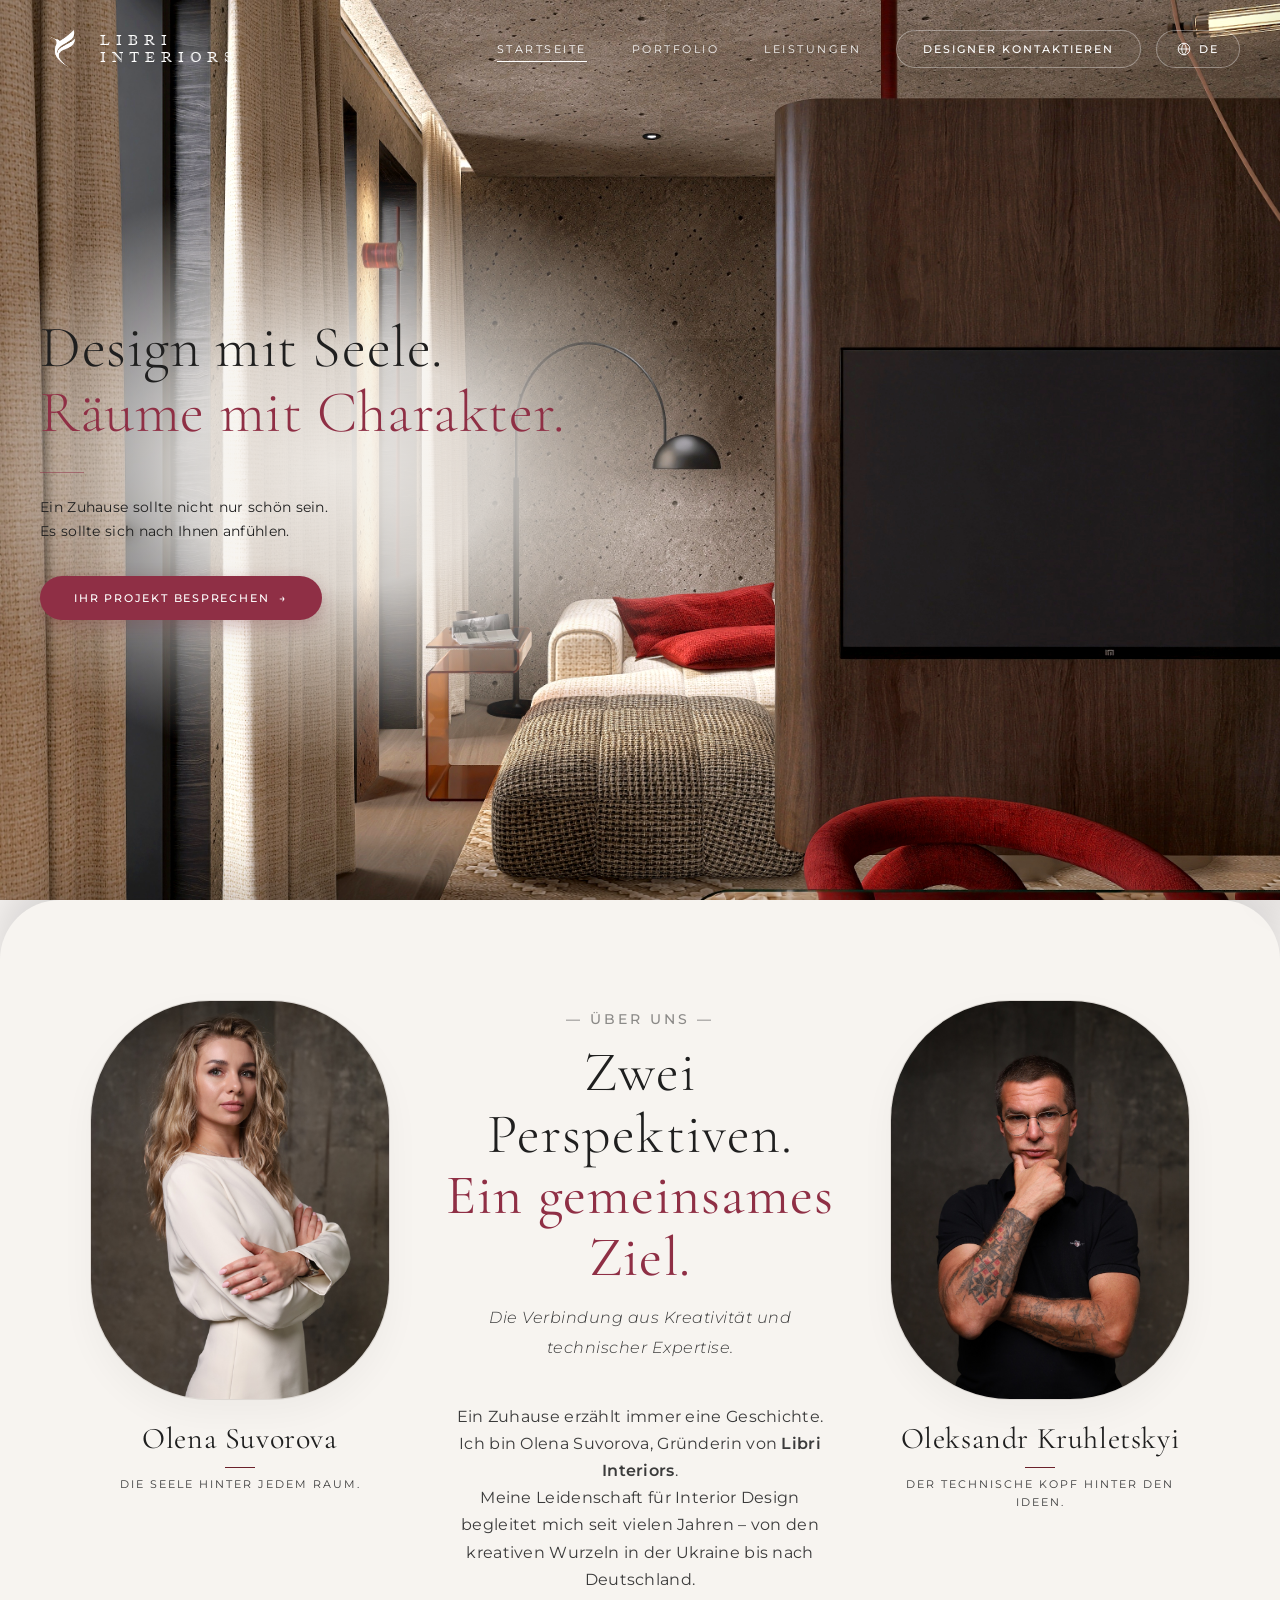
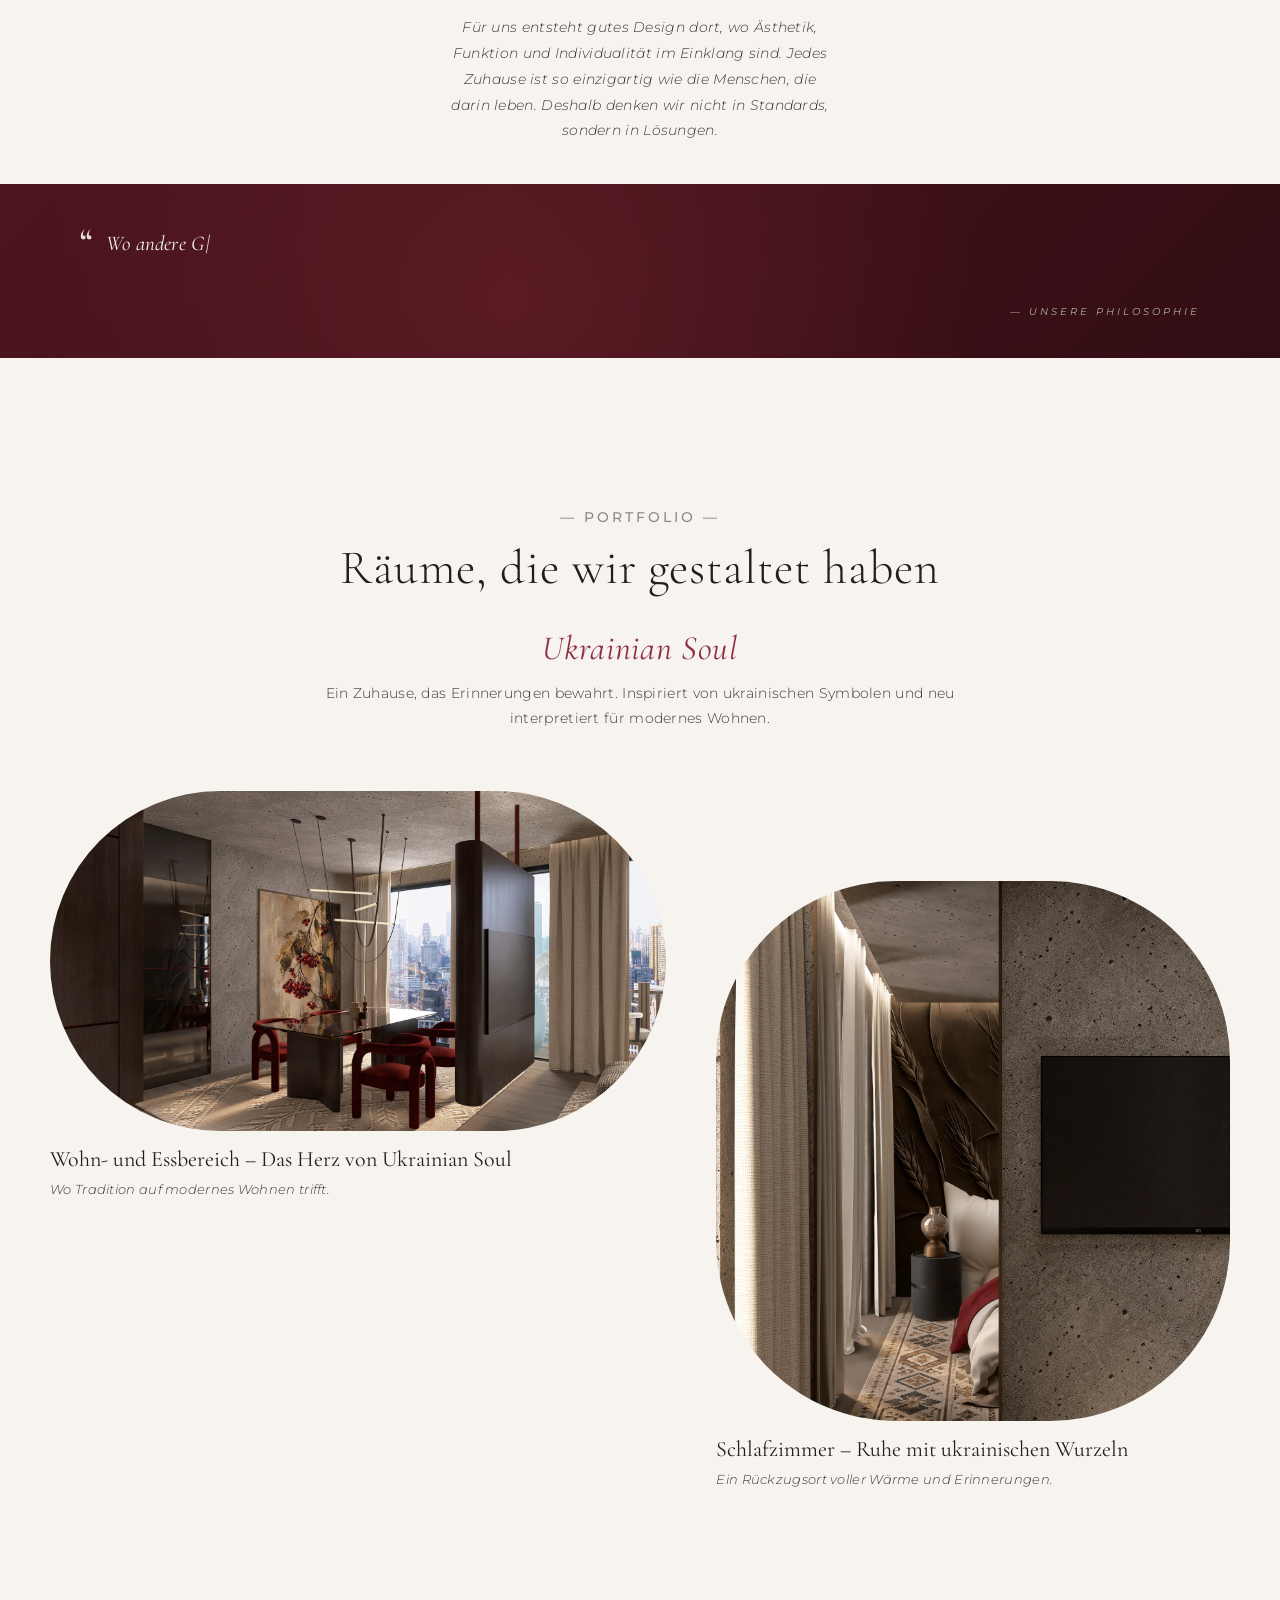
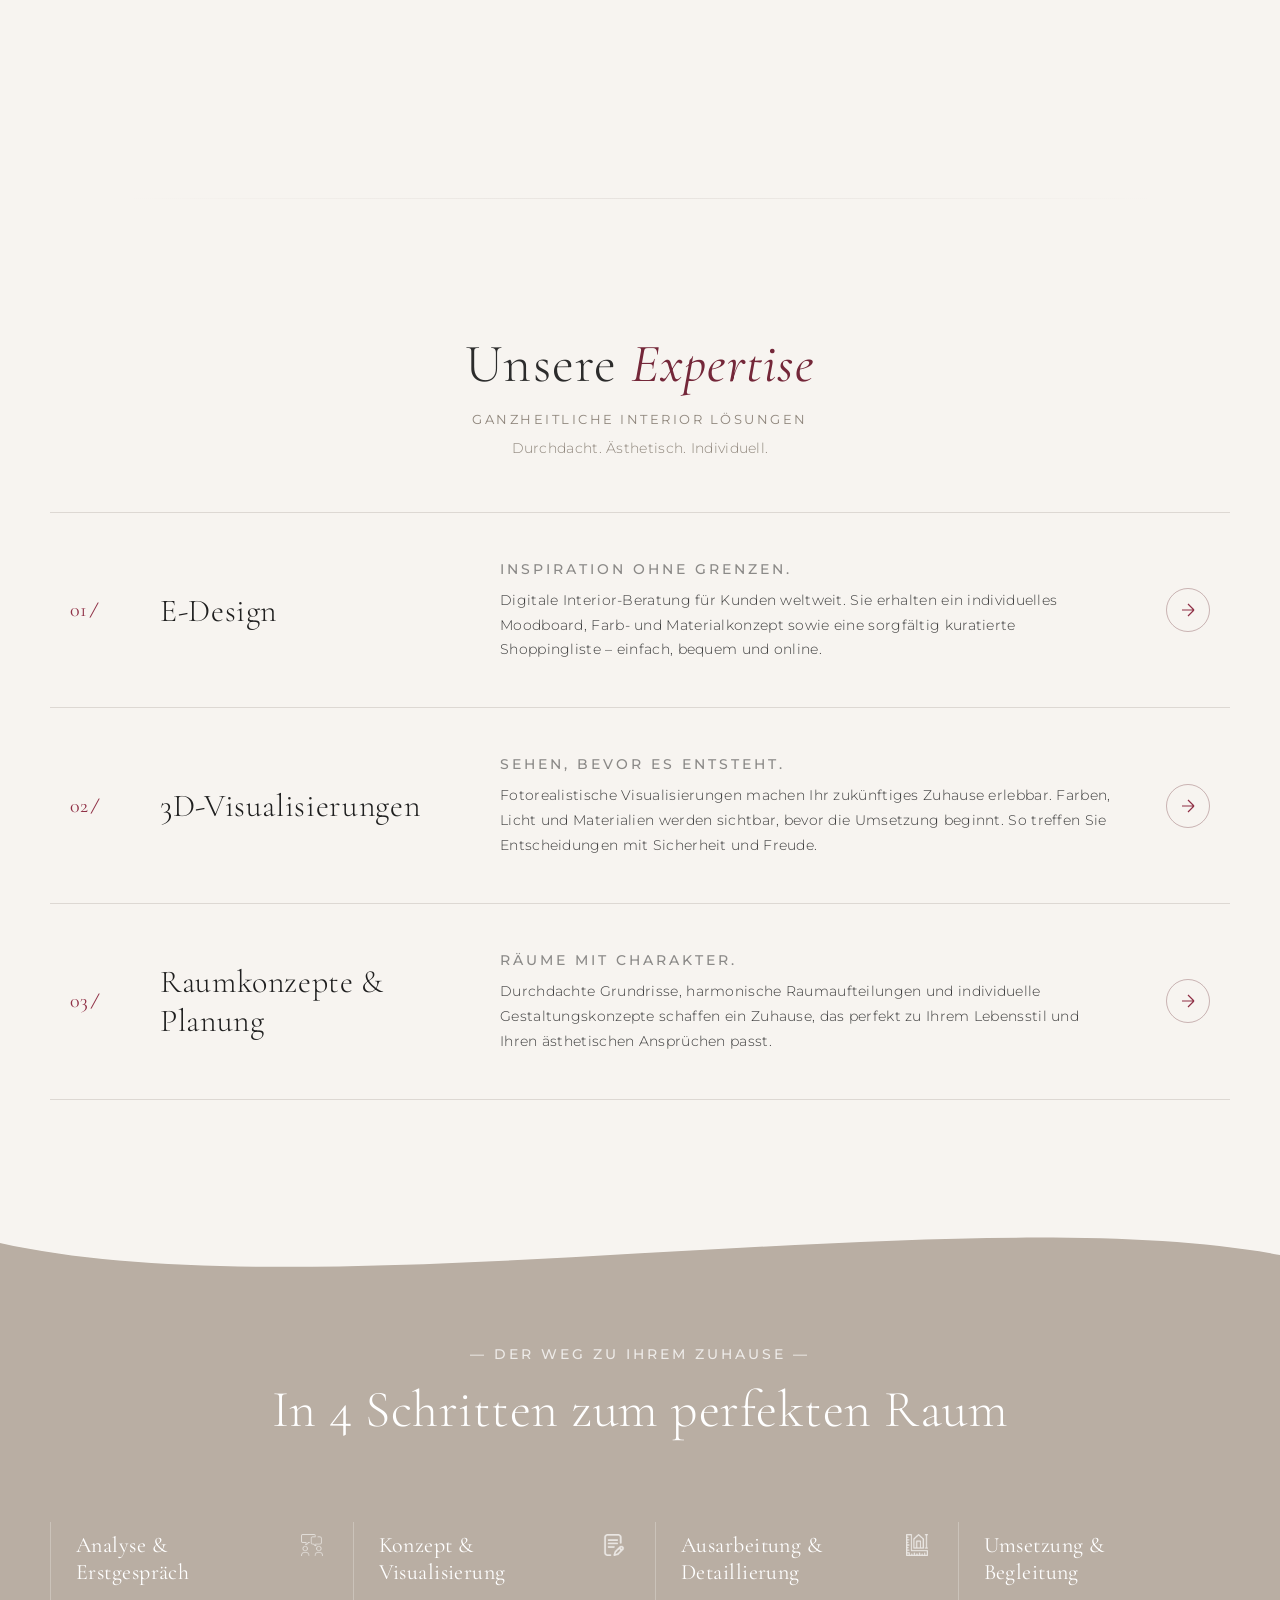
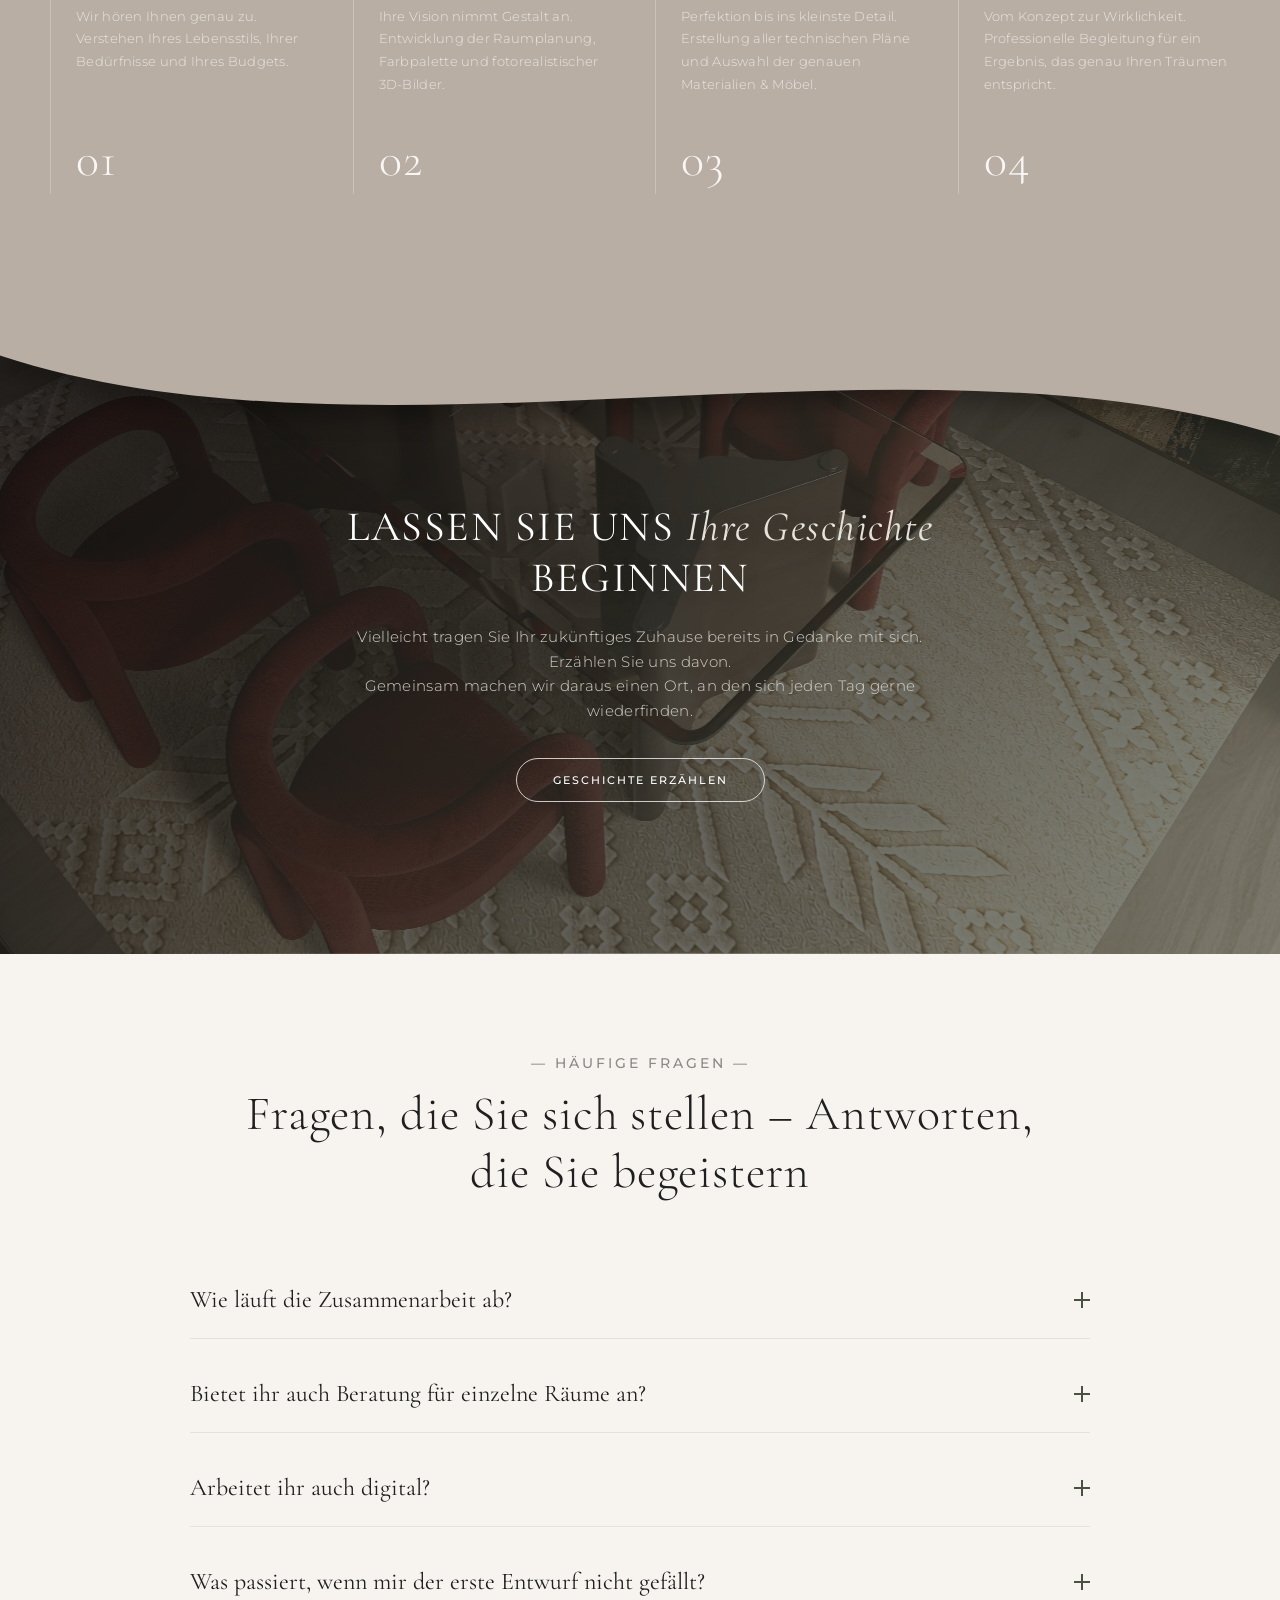
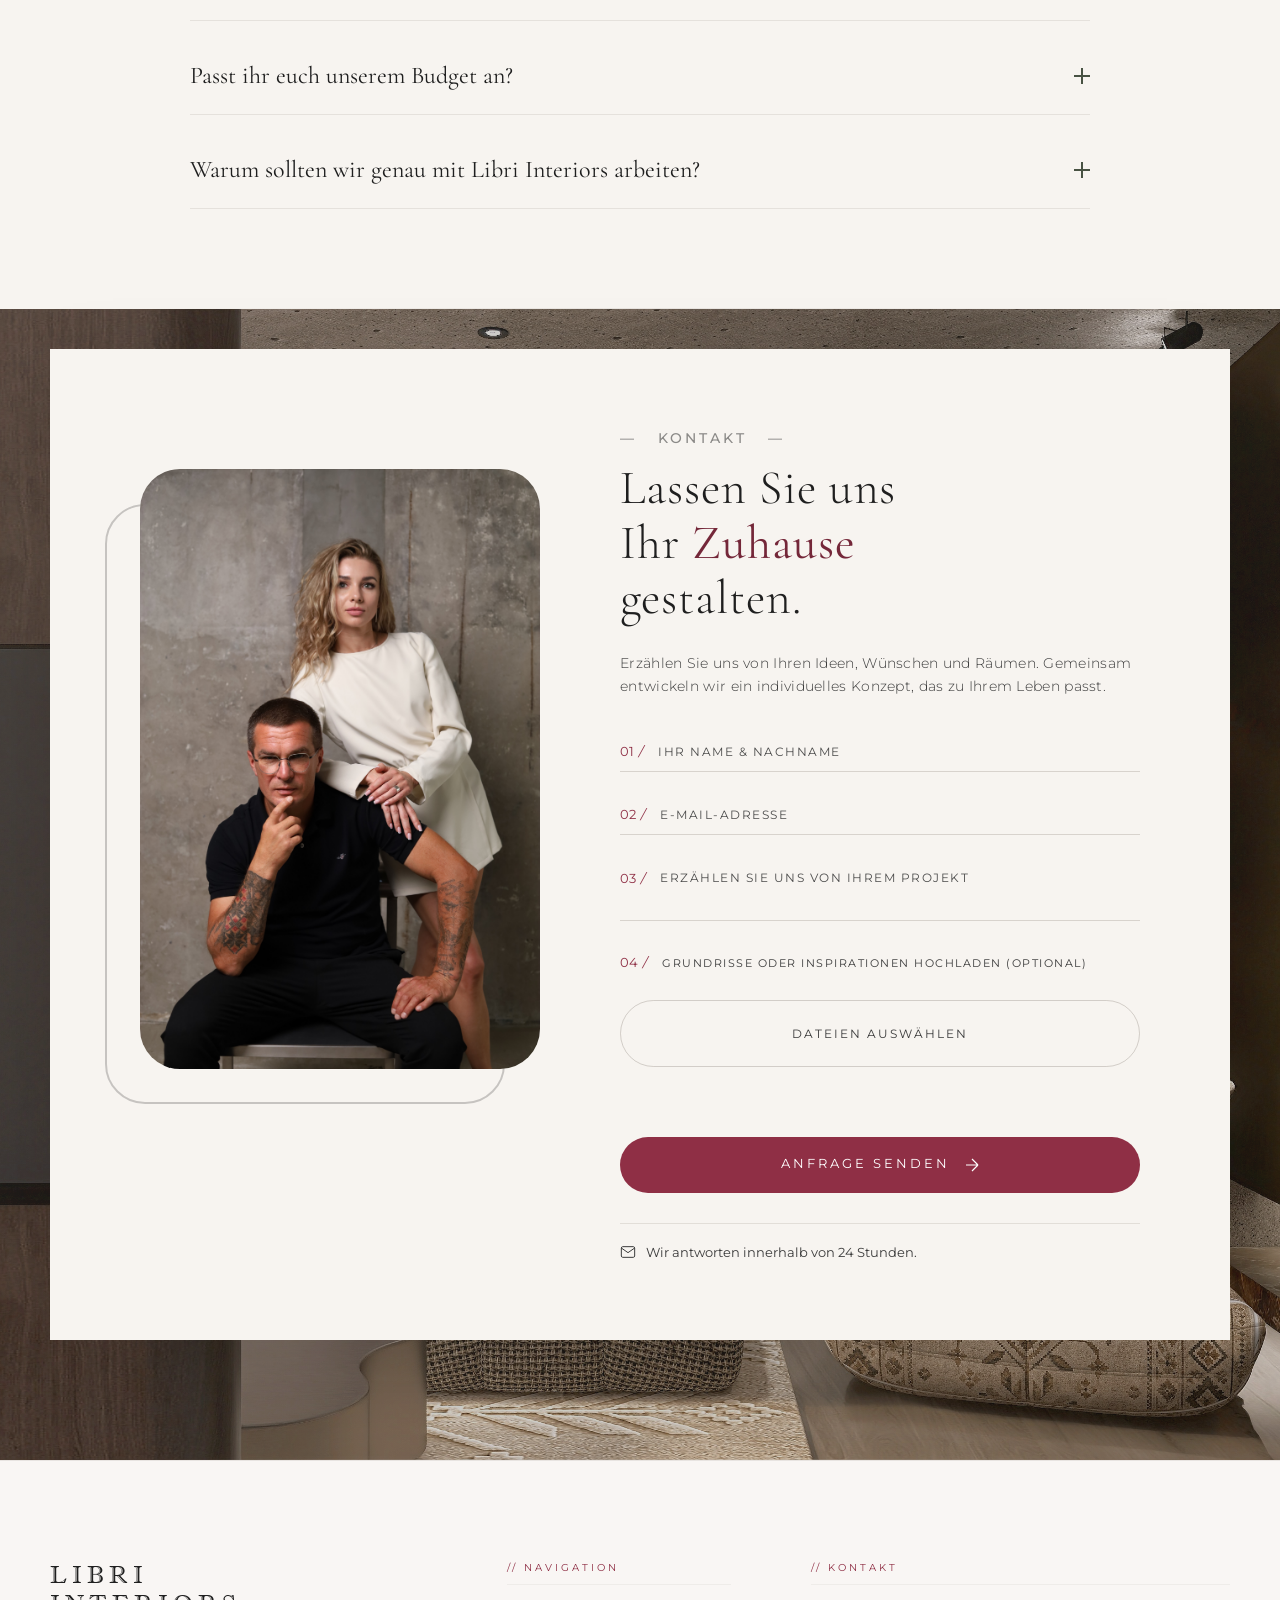
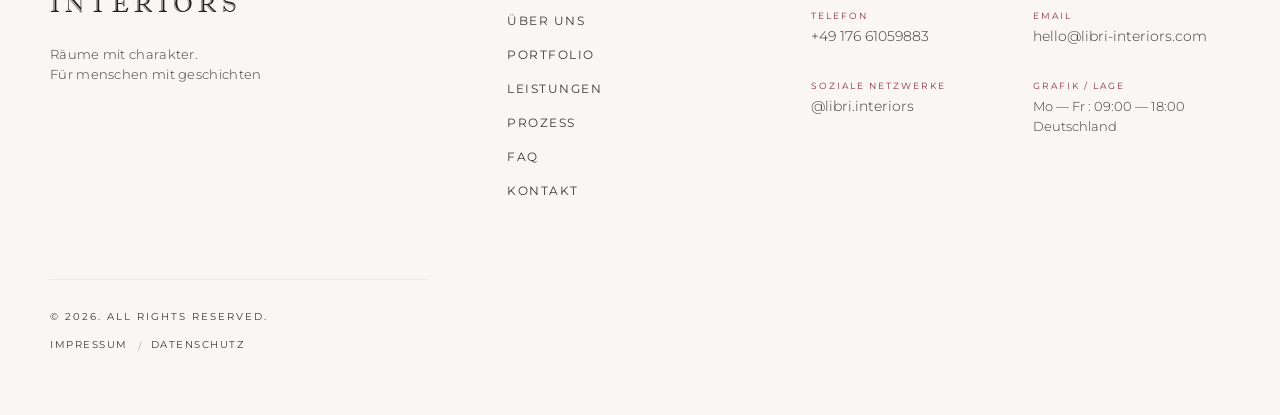
==== commit 2928fc8d: "Update meta tags for improved SEO and adjust German translation for consistency" ====
--- a/index.html
+++ b/index.html
@@ -5,13 +5,13 @@
   <meta name="viewport" content="width=device-width, initial-scale=1.0">
   <title data-i18n="title">LIBRI INTERIORS — Interior Design Studio</title>
 
-  <meta name="description" content="LIBRI INTERIORS – Studio für Innenarchitektur: E-Design, 3D-Visualisierungen und Raumkonzepte für Räume mit Charakter.">
+  <meta name="description" content="Design mit Seele. Räume mit Charakter.">
   <meta name="theme-color" content="#F9F6F4">
   <meta property="og:type" content="website">
-  <meta property="og:title" content="LIBRI INTERIORS — Studio für Innenarchitektur">
+  <meta property="og:title" content="LIBRI INTERIORS — Interior Design Studio">
   <meta property="og:description" content="Design mit Seele. Räume mit Charakter.">
   <meta property="og:url" content="https://libri-interiors.com/">
-  <meta property="og:image" content="https://libri-interiors.com/img/background/credo-back.webp">
+  <meta property="og:image" content="https://libri-interiors.com/img/favicon/kolibri1.png">
   <link rel="canonical" href="https://libri-interiors.com/">
 
   <link rel="preconnect" href="https://fonts.googleapis.com">
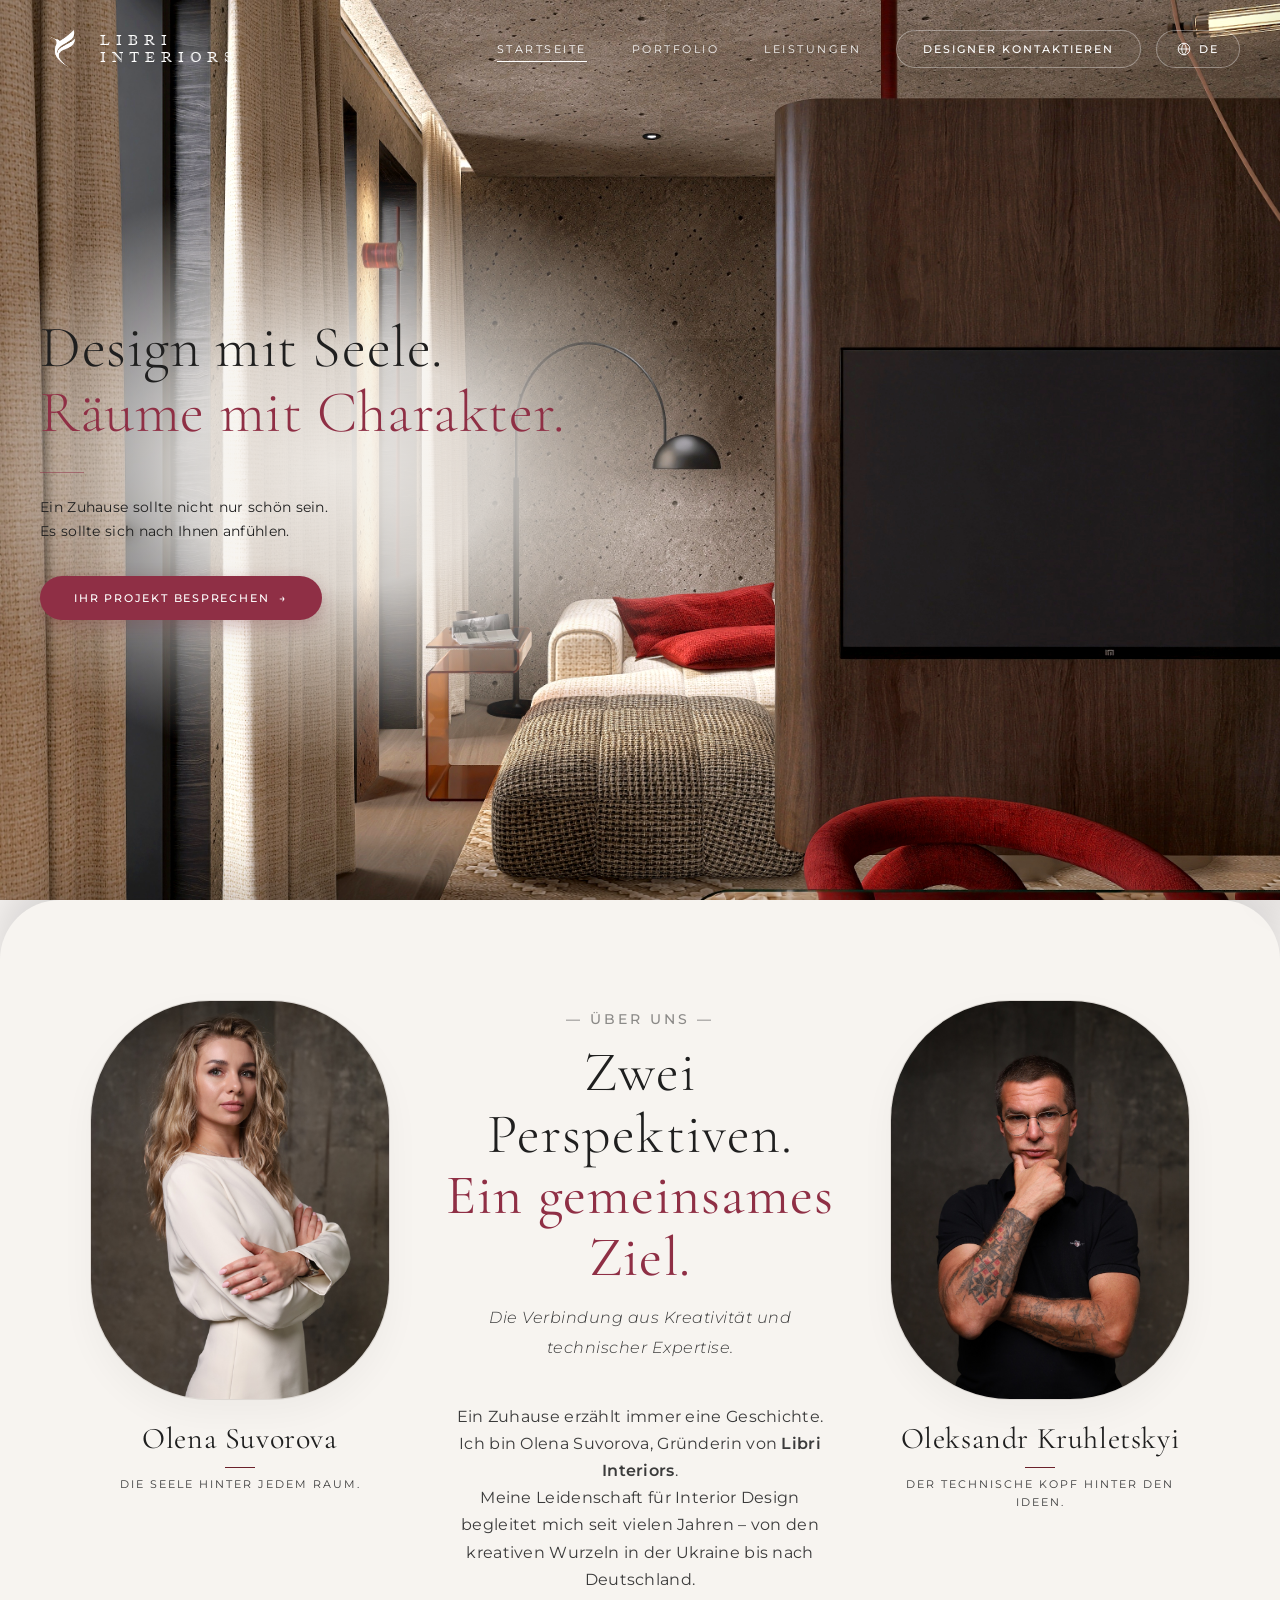
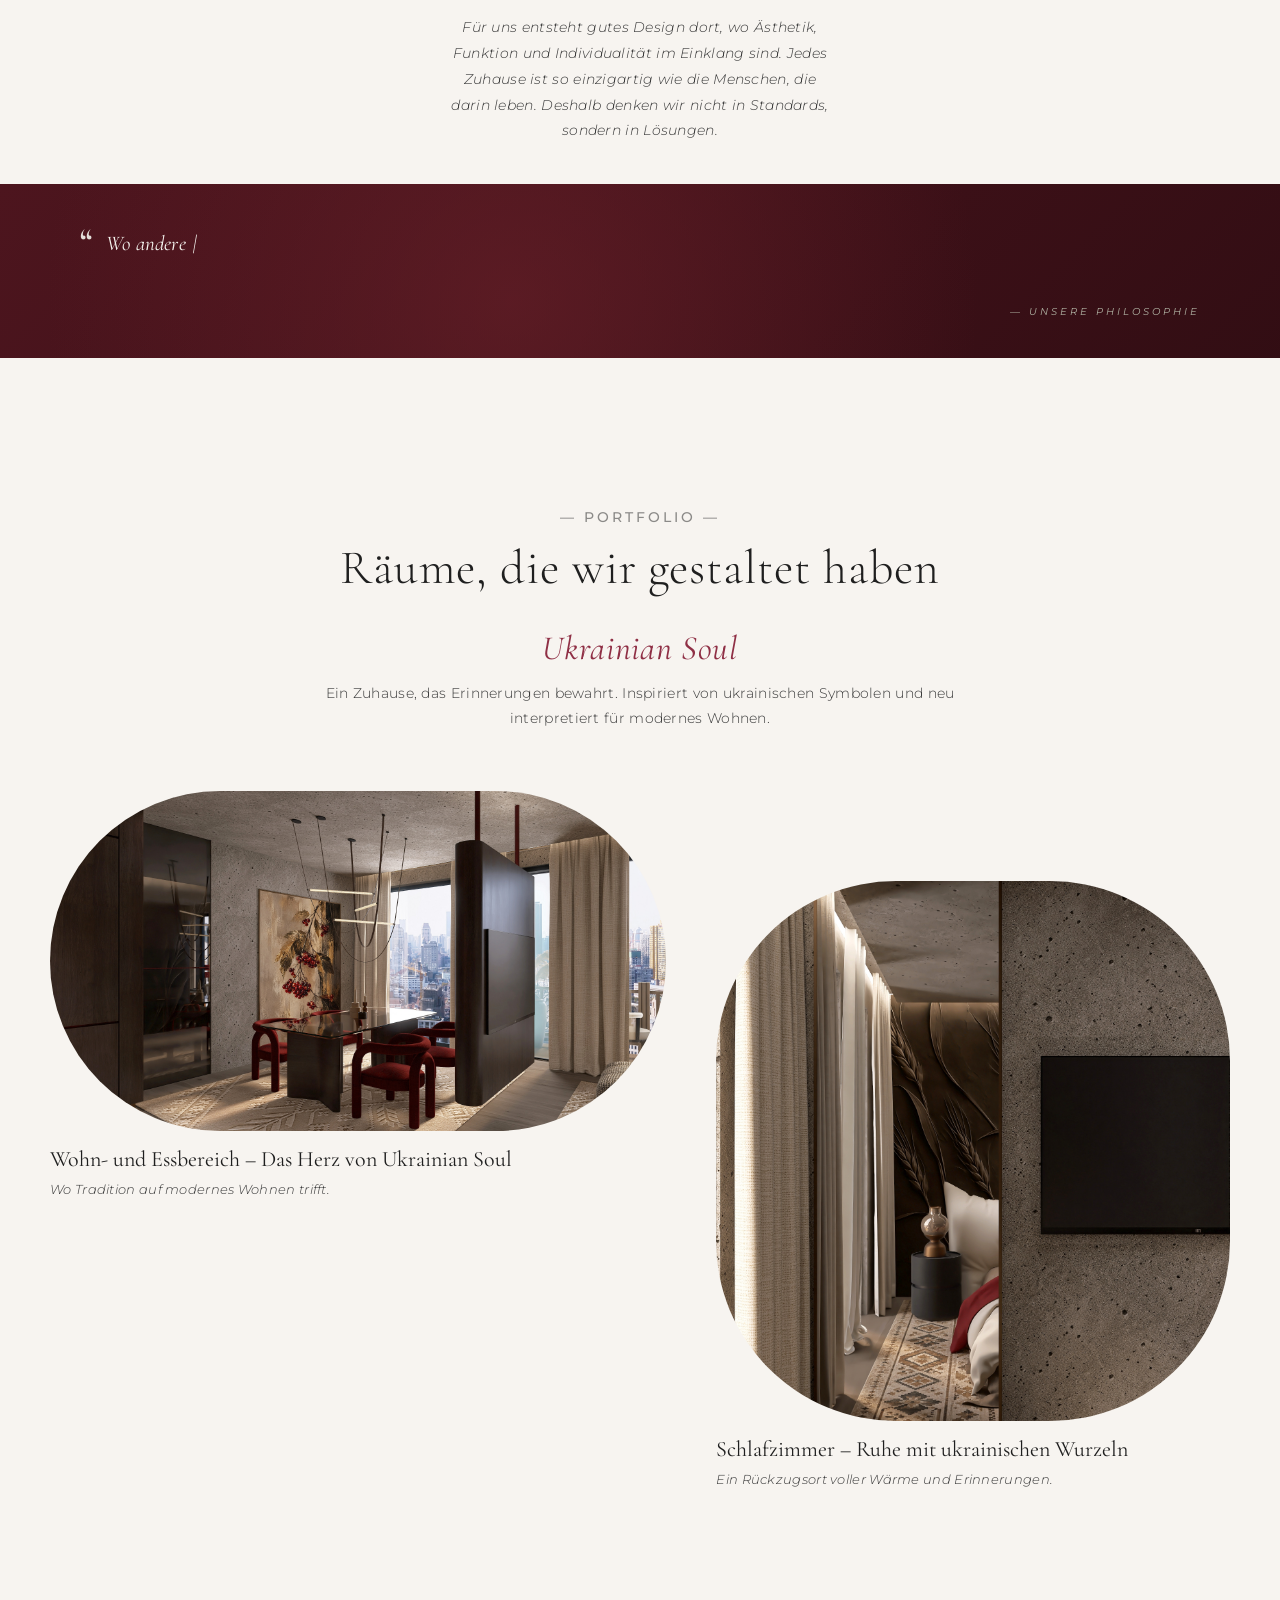
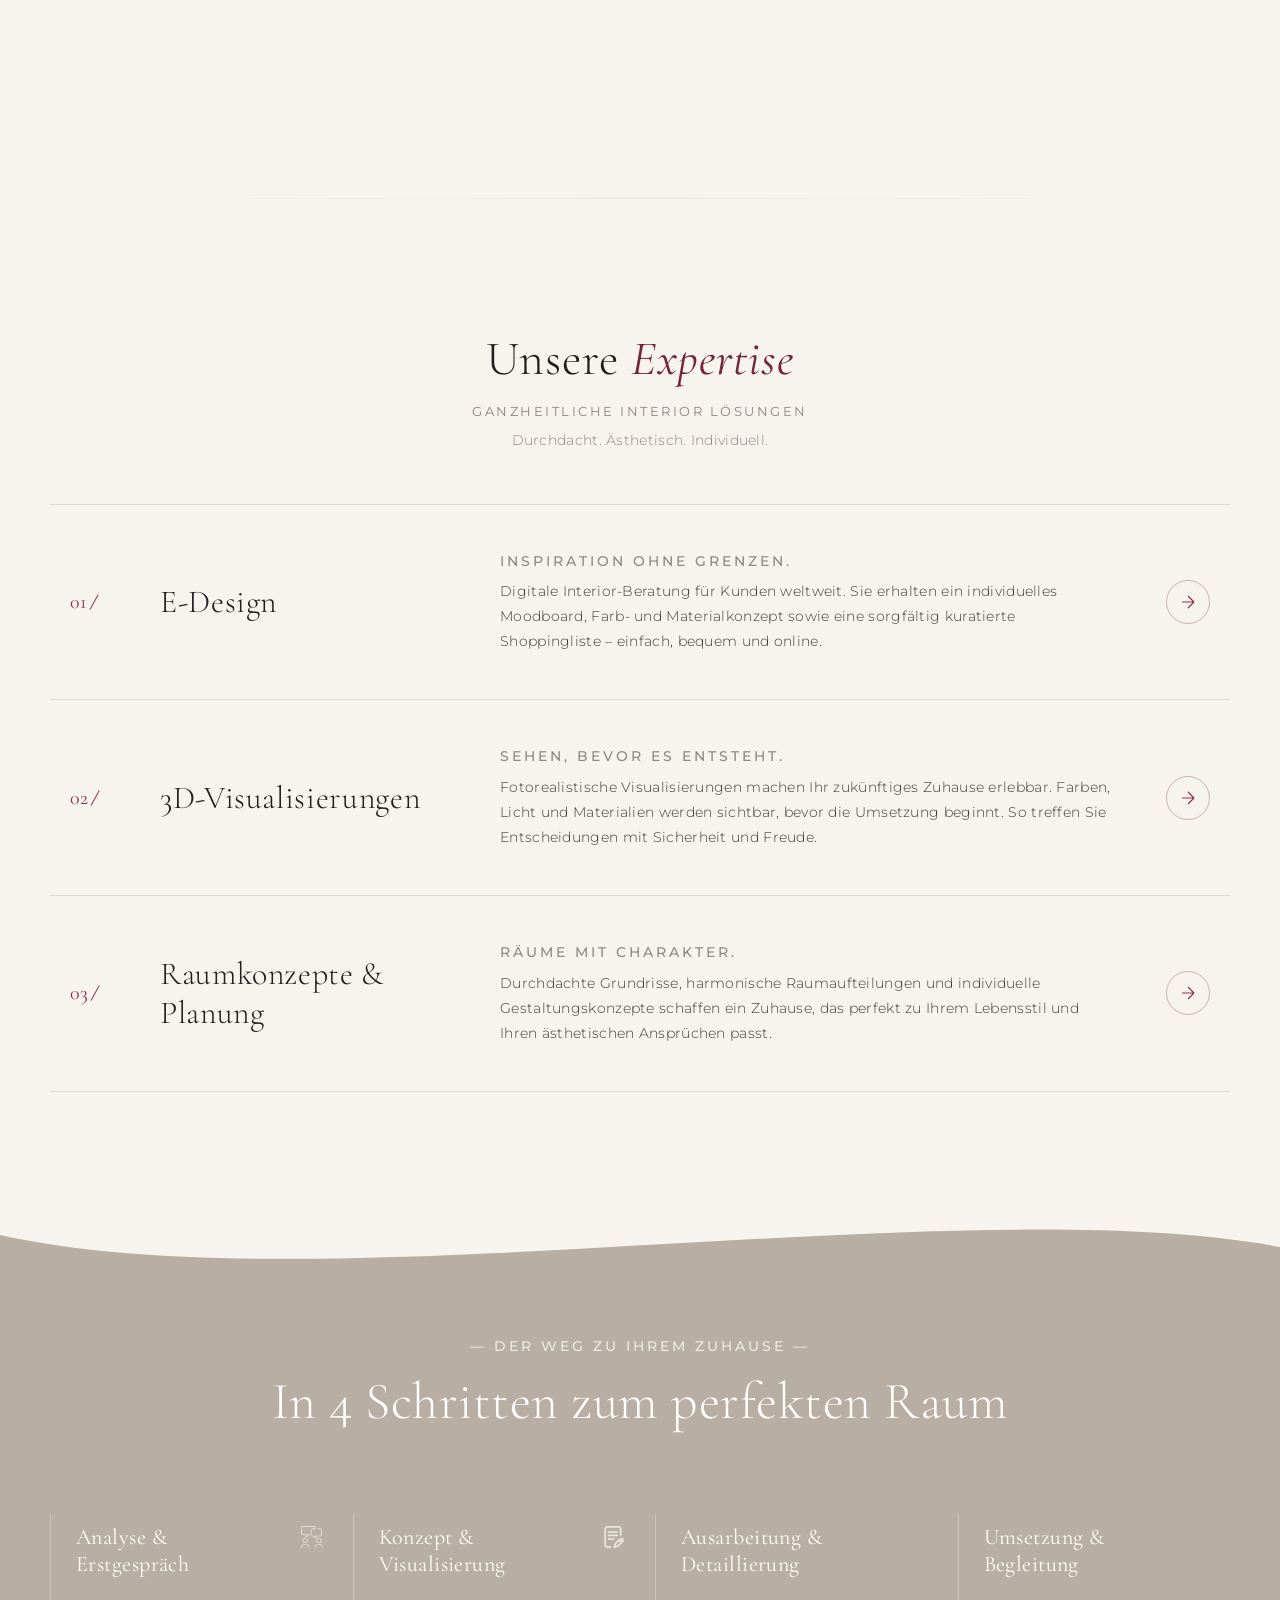
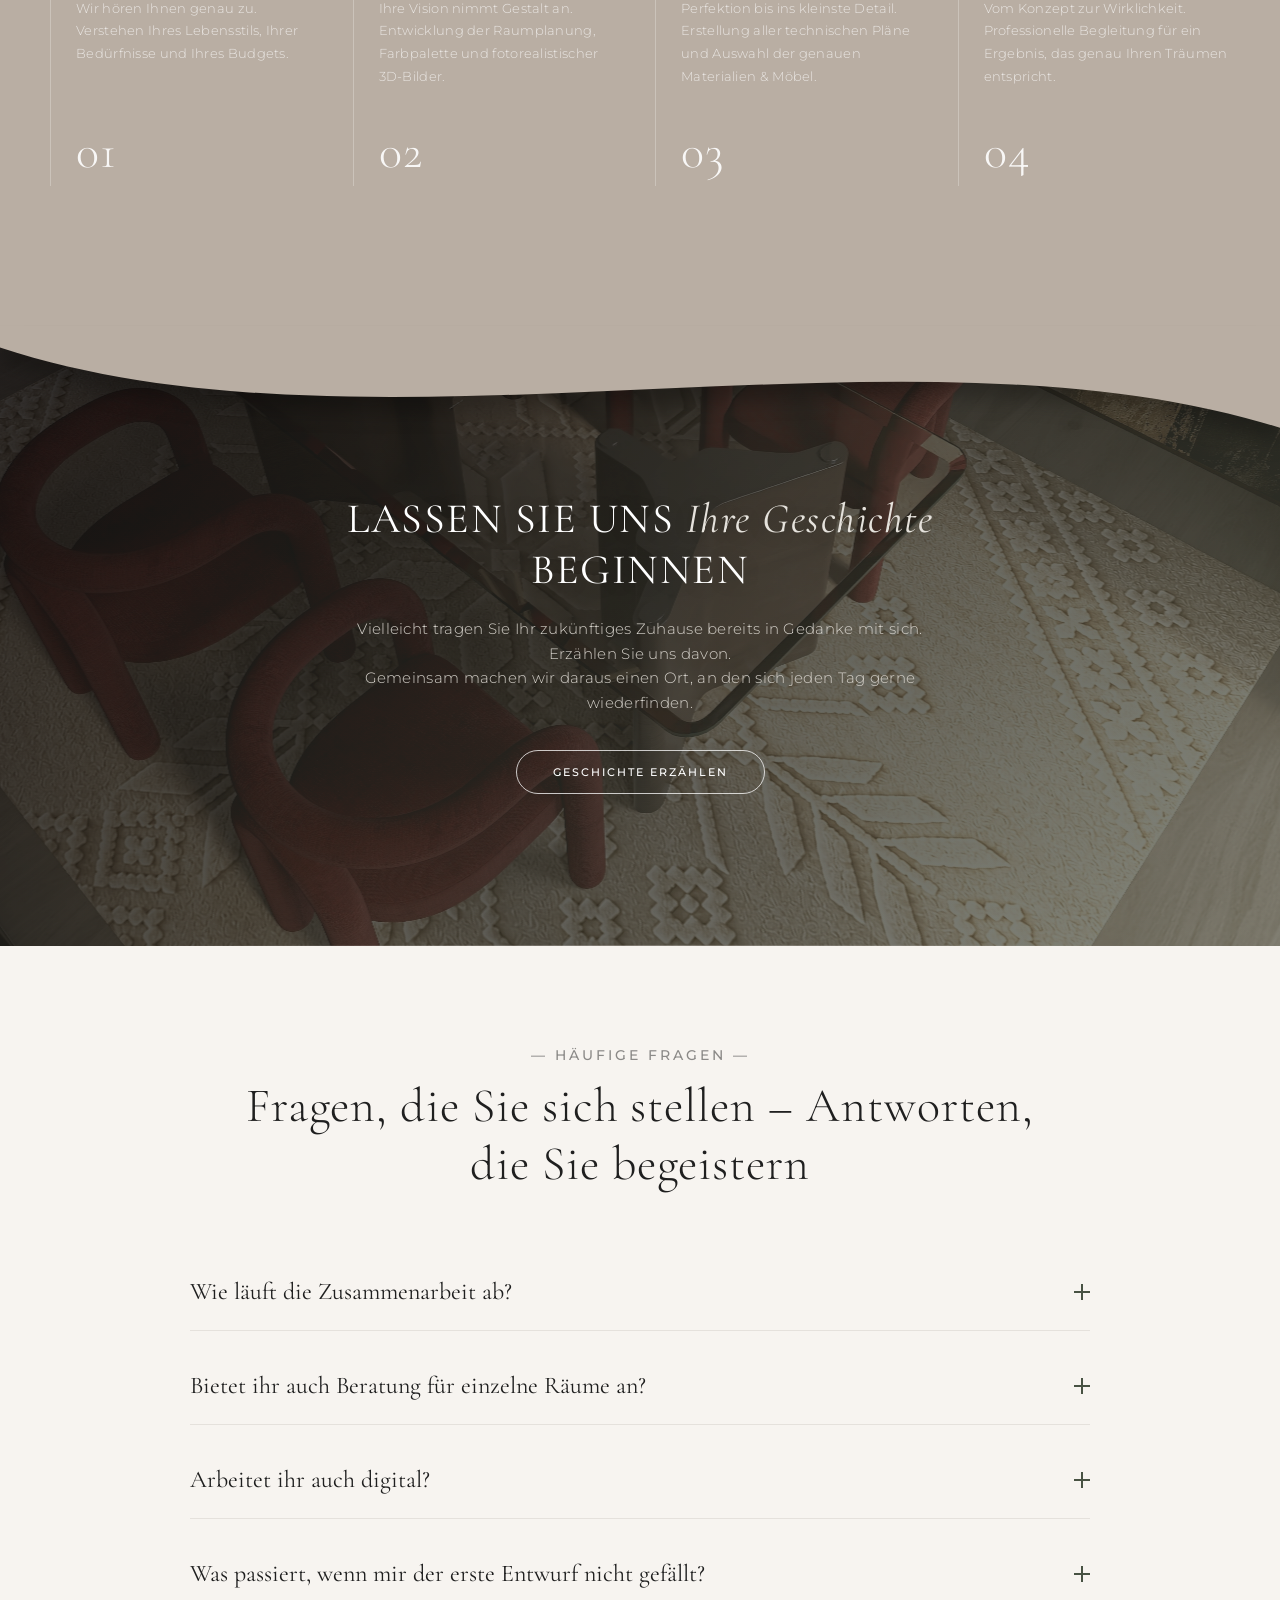
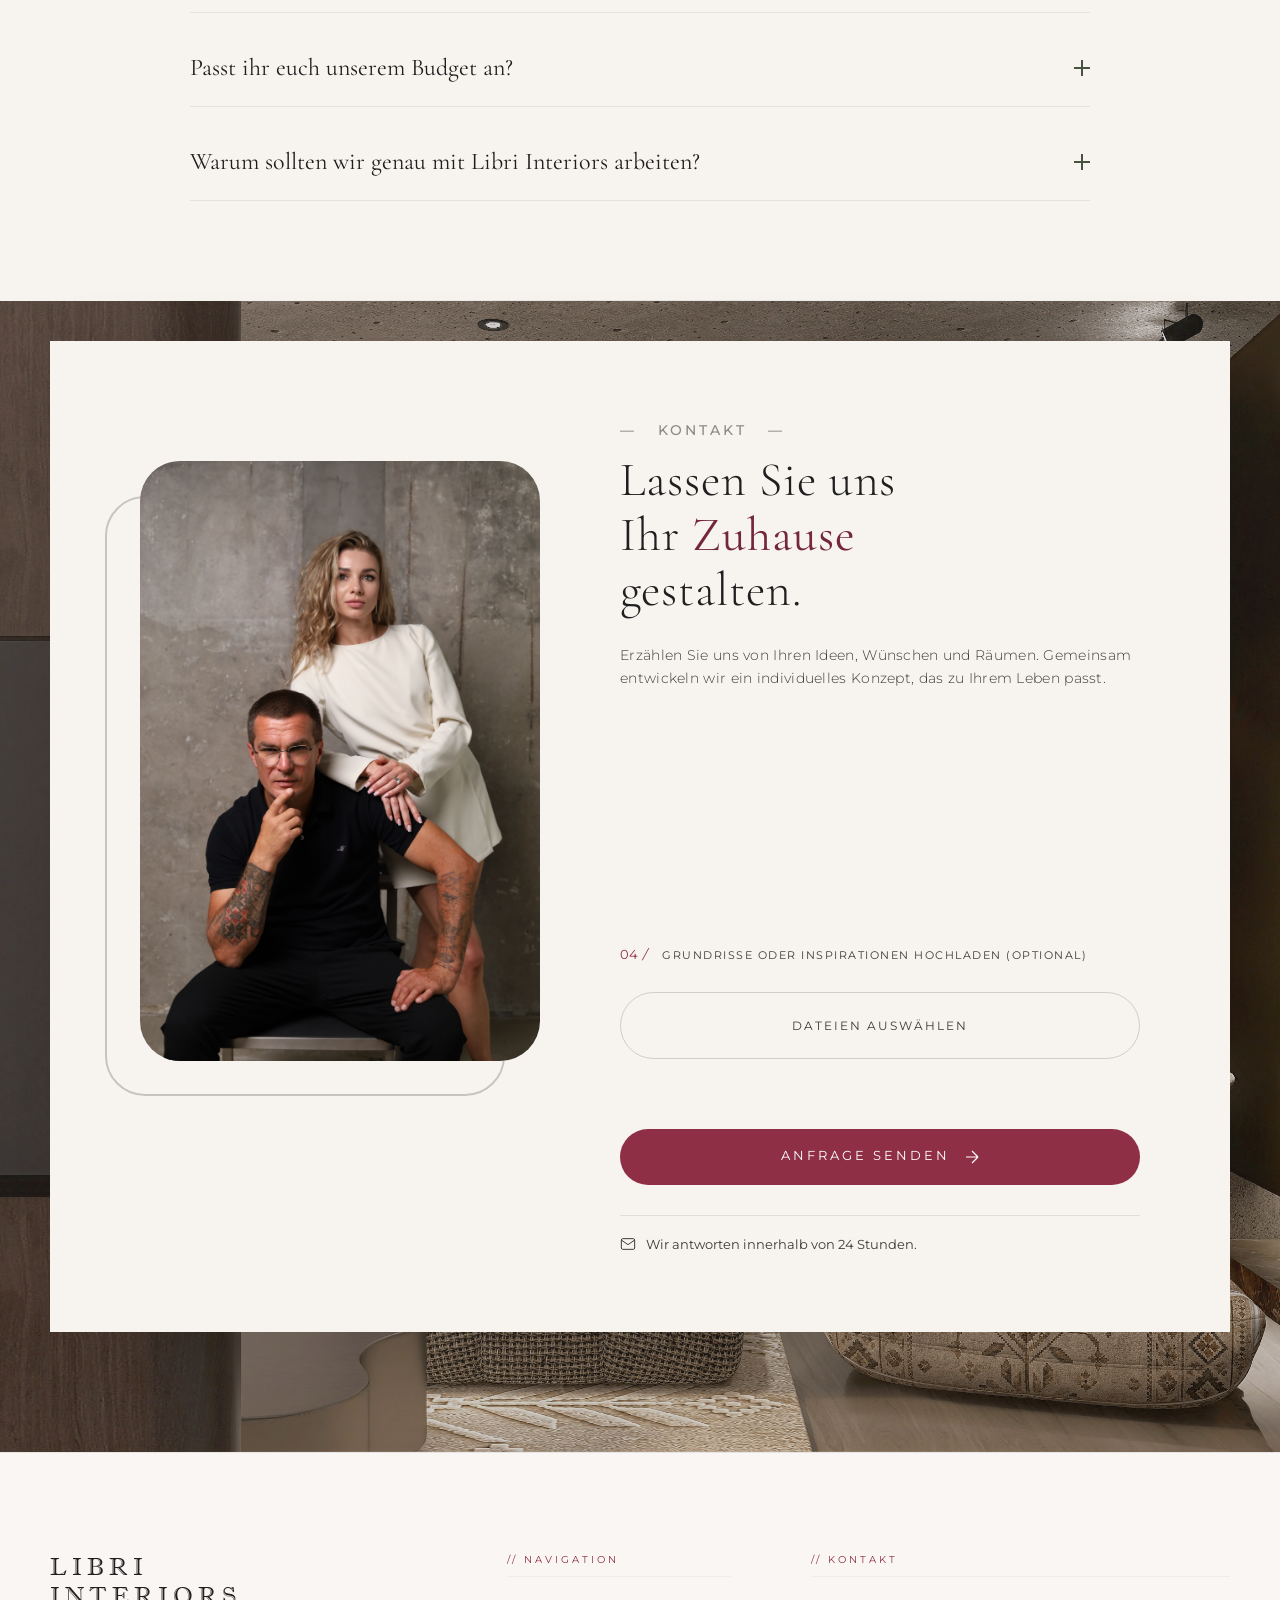
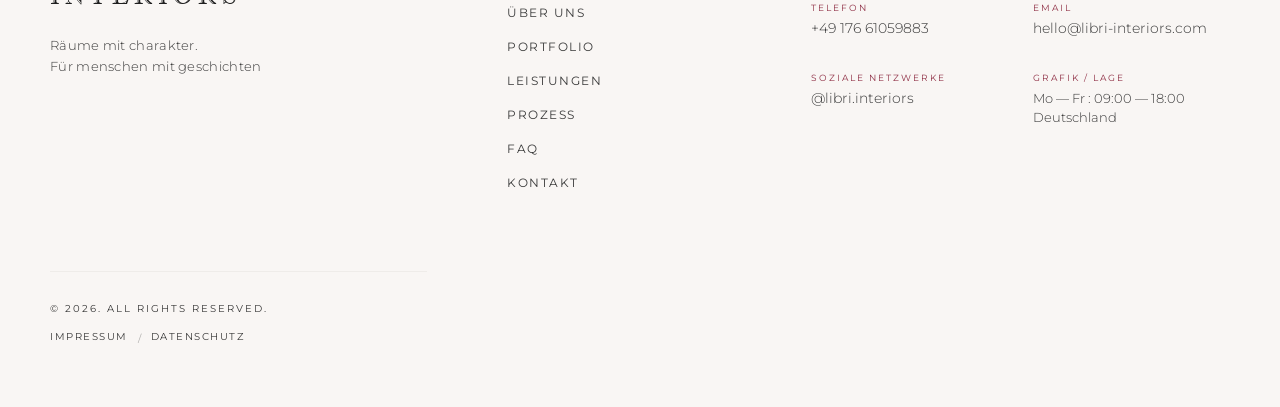
==== commit 6c9e639a: "Update Russian and Ukrainian localization files for improved clarity and consistency; modify script " ====
--- a/index.html
+++ b/index.html
@@ -272,9 +272,7 @@
   <div class="container">
     <div class="section-header" style="text-align: center; margin-bottom: 50px;">
       <span class="section-tag" data-i18n="services_tag">— &nbsp; LEISTUNGEN &nbsp; —</span>
-      <h2 class="section-title" data-i18n="services_title" style="font-family: 'Cormorant Garamond', serif; font-size: clamp(38px, 4.5vw, 54px); font-weight: 300; color: #2c2c2c; margin-top: 15px;">
-        Unsere <i style="font-family: 'Cormorant Garamond', serif; color: #742739;">Expertise</i>
-      </h2>
+      <h2 class="section-title" data-i18n="services_title">Unsere <i style="font-family: 'Cormorant Garamond', serif; color: #742739;">Expertise</i></h2>
       <p data-i18n="services_subtitle" style="font-size: 13px; text-transform: uppercase; letter-spacing: 2.5px; color: #8E857B; margin-top: 10px;">Ganzheitliche Interior Lösungen</p>
       <p data-i18n="services_tagline" style="font-size: 14px; color: #8E857B; font-weight: 300; margin-top: 5px;">Durchdacht. Ästhetisch. Individuell.</p>
     </div>
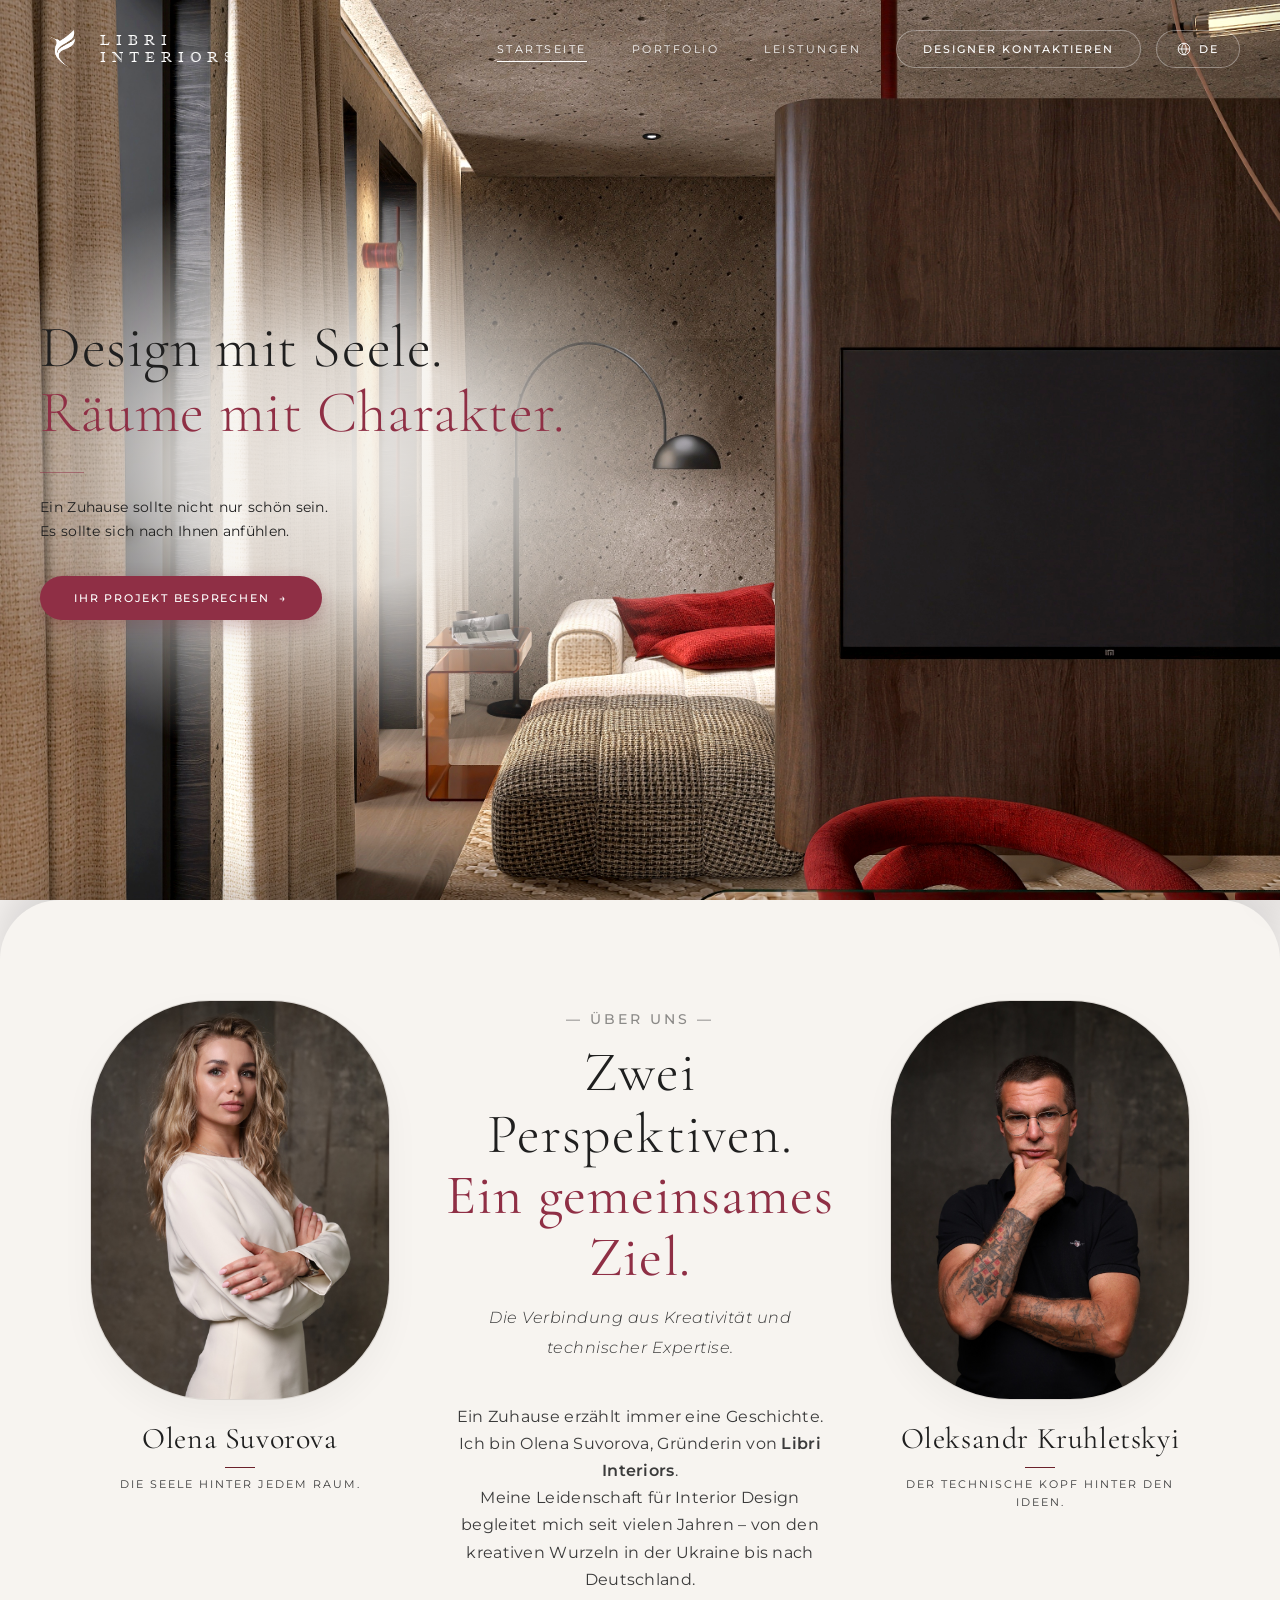
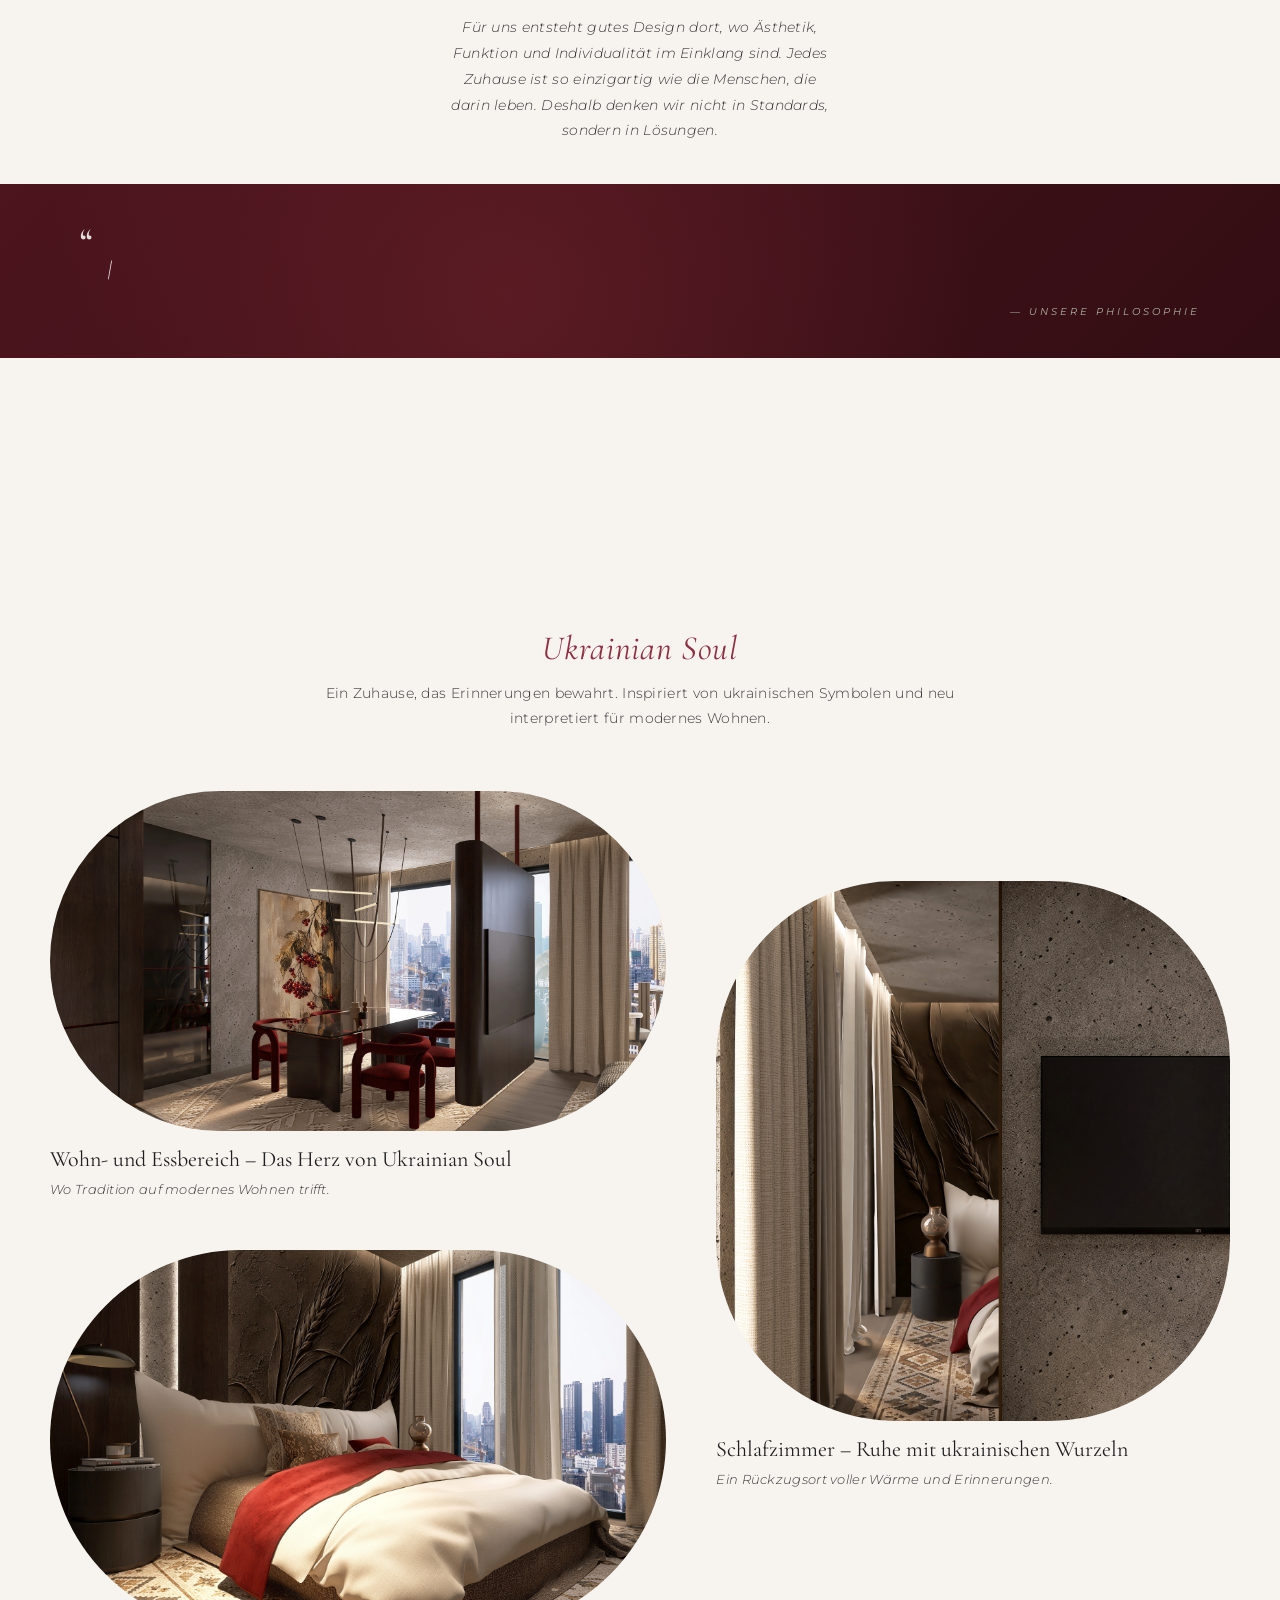
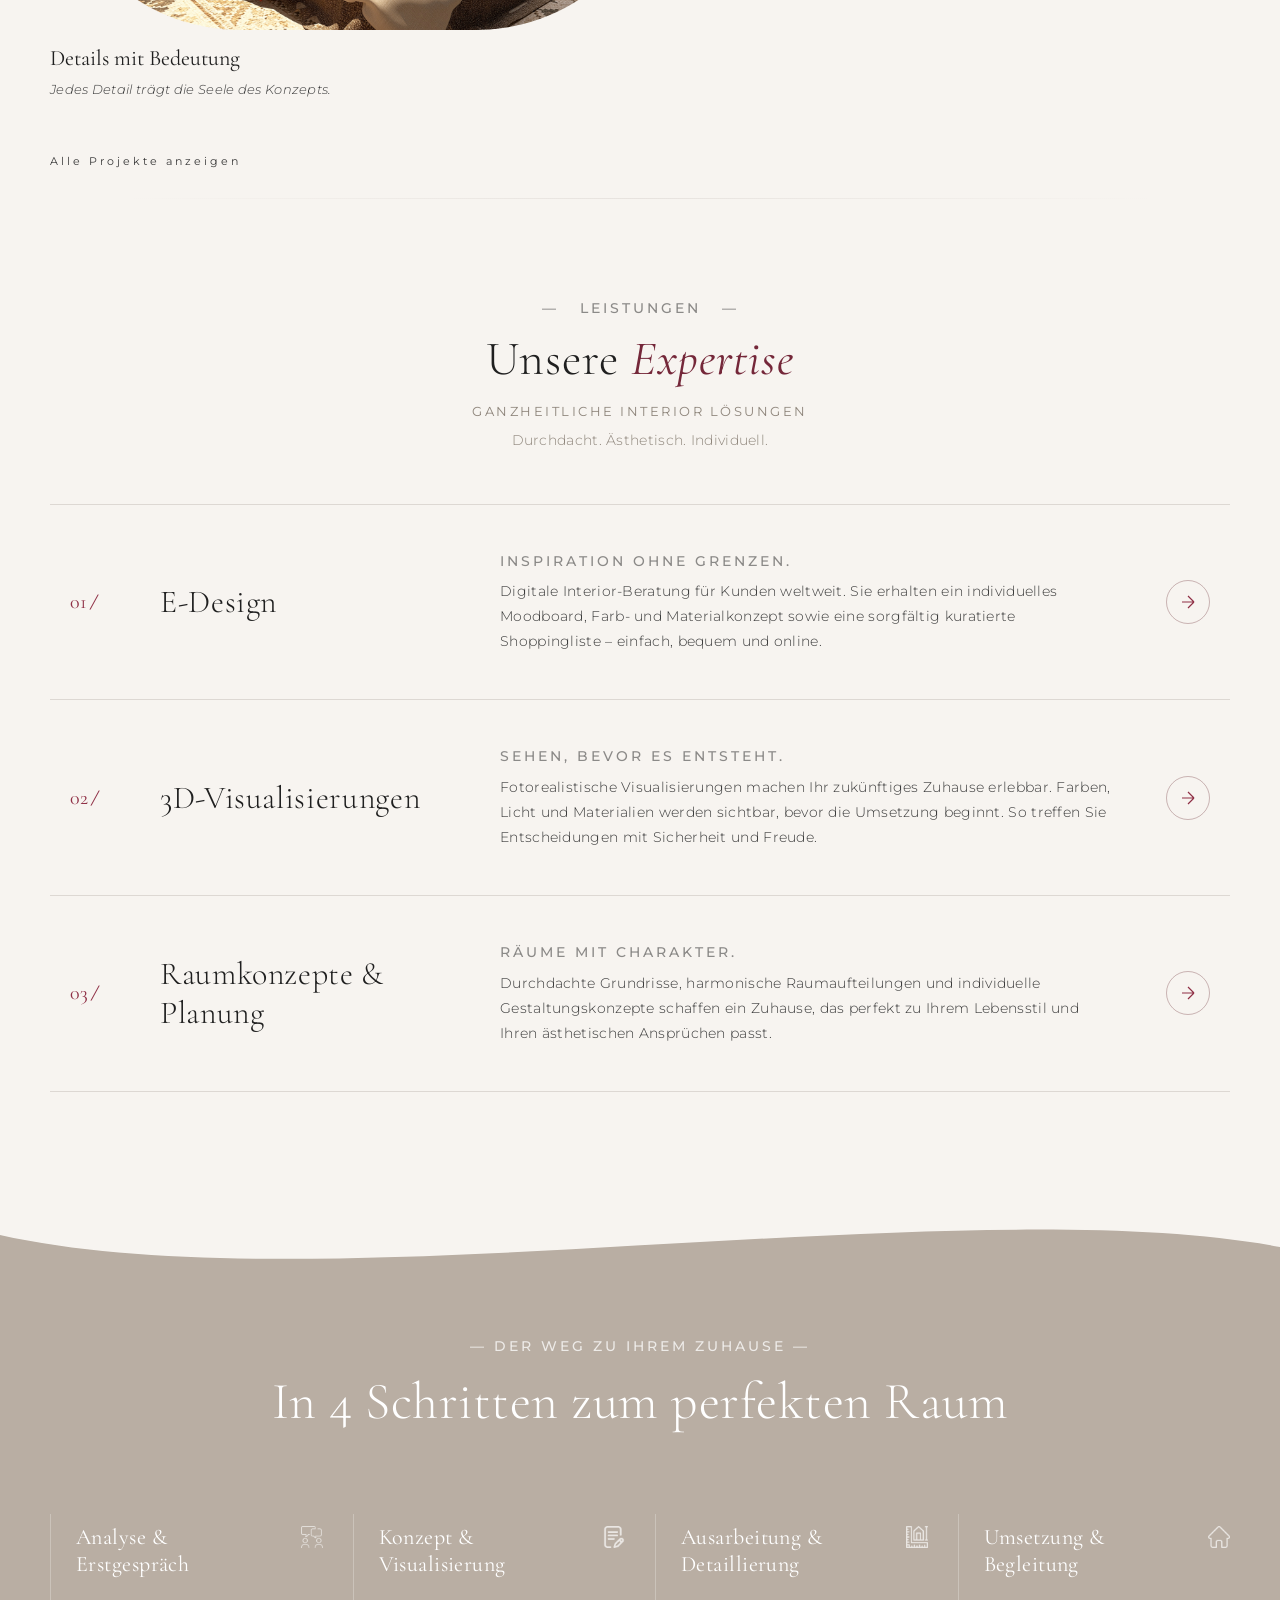
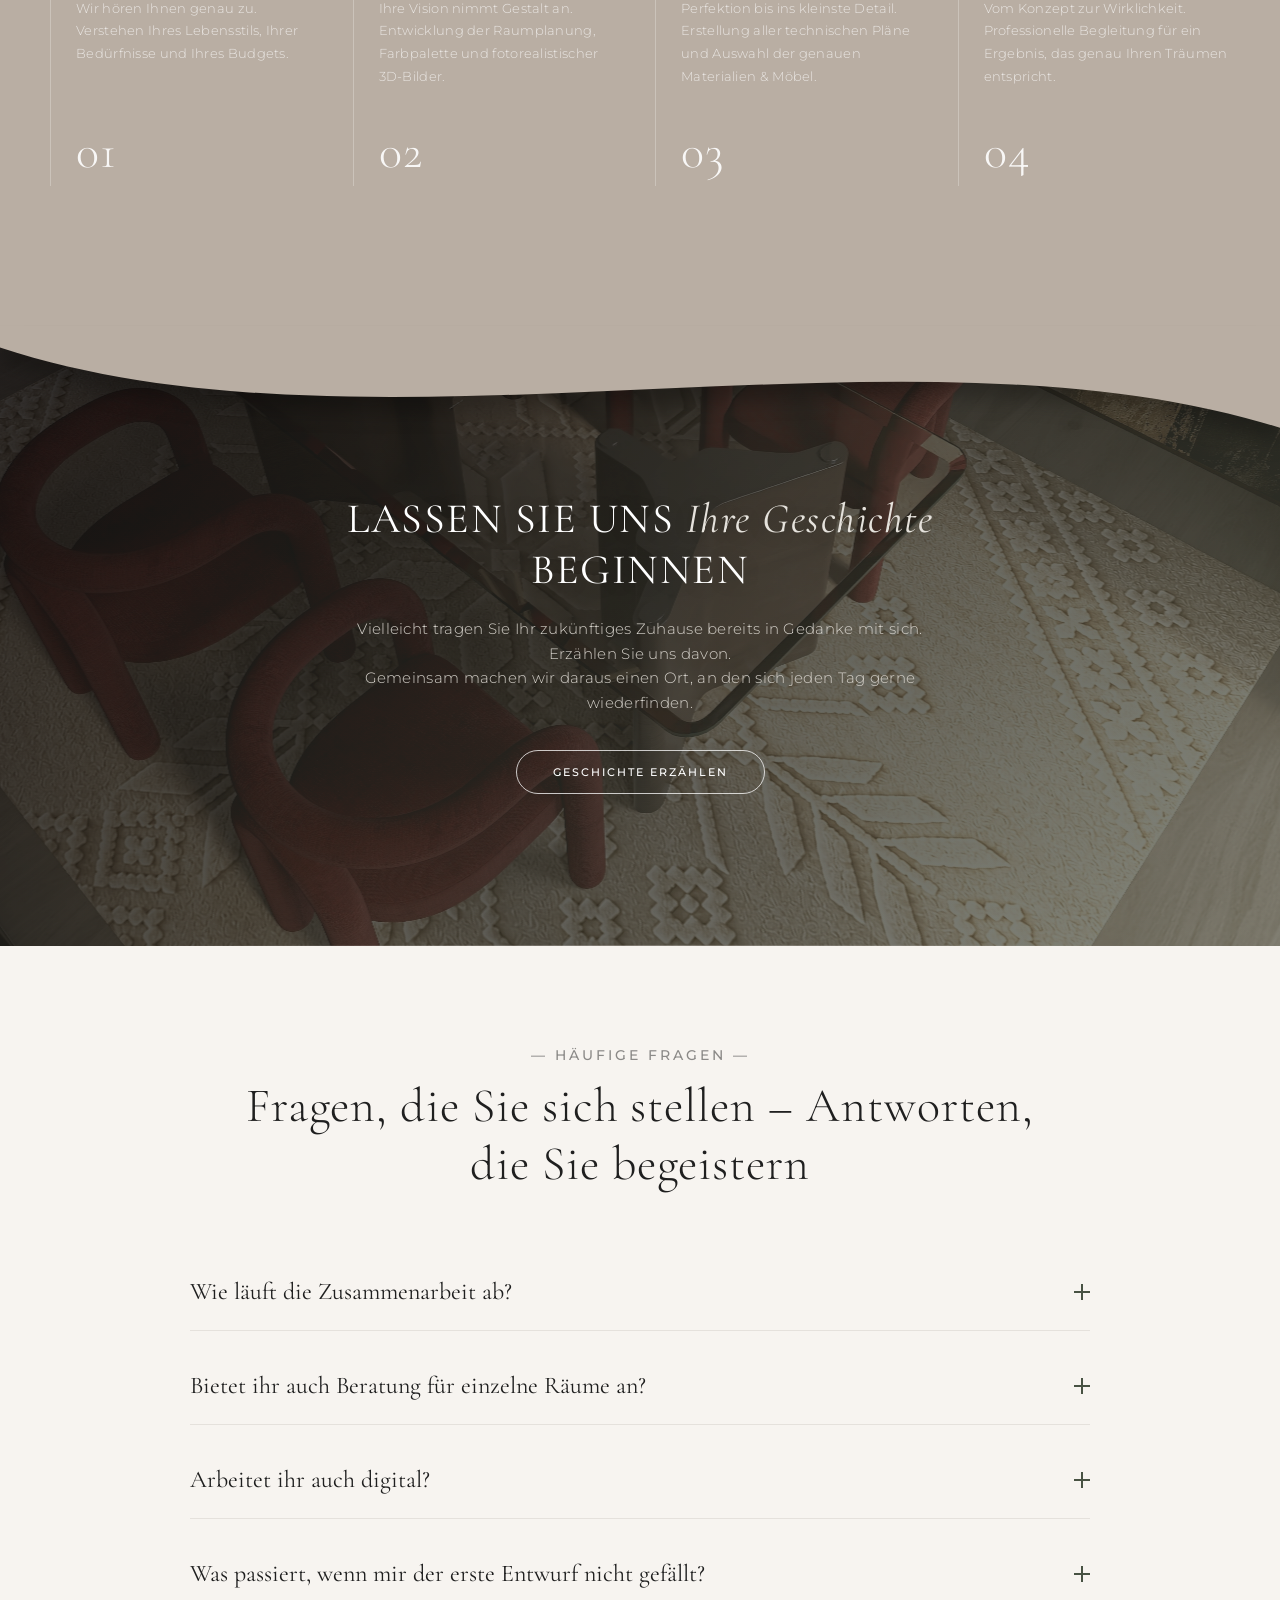
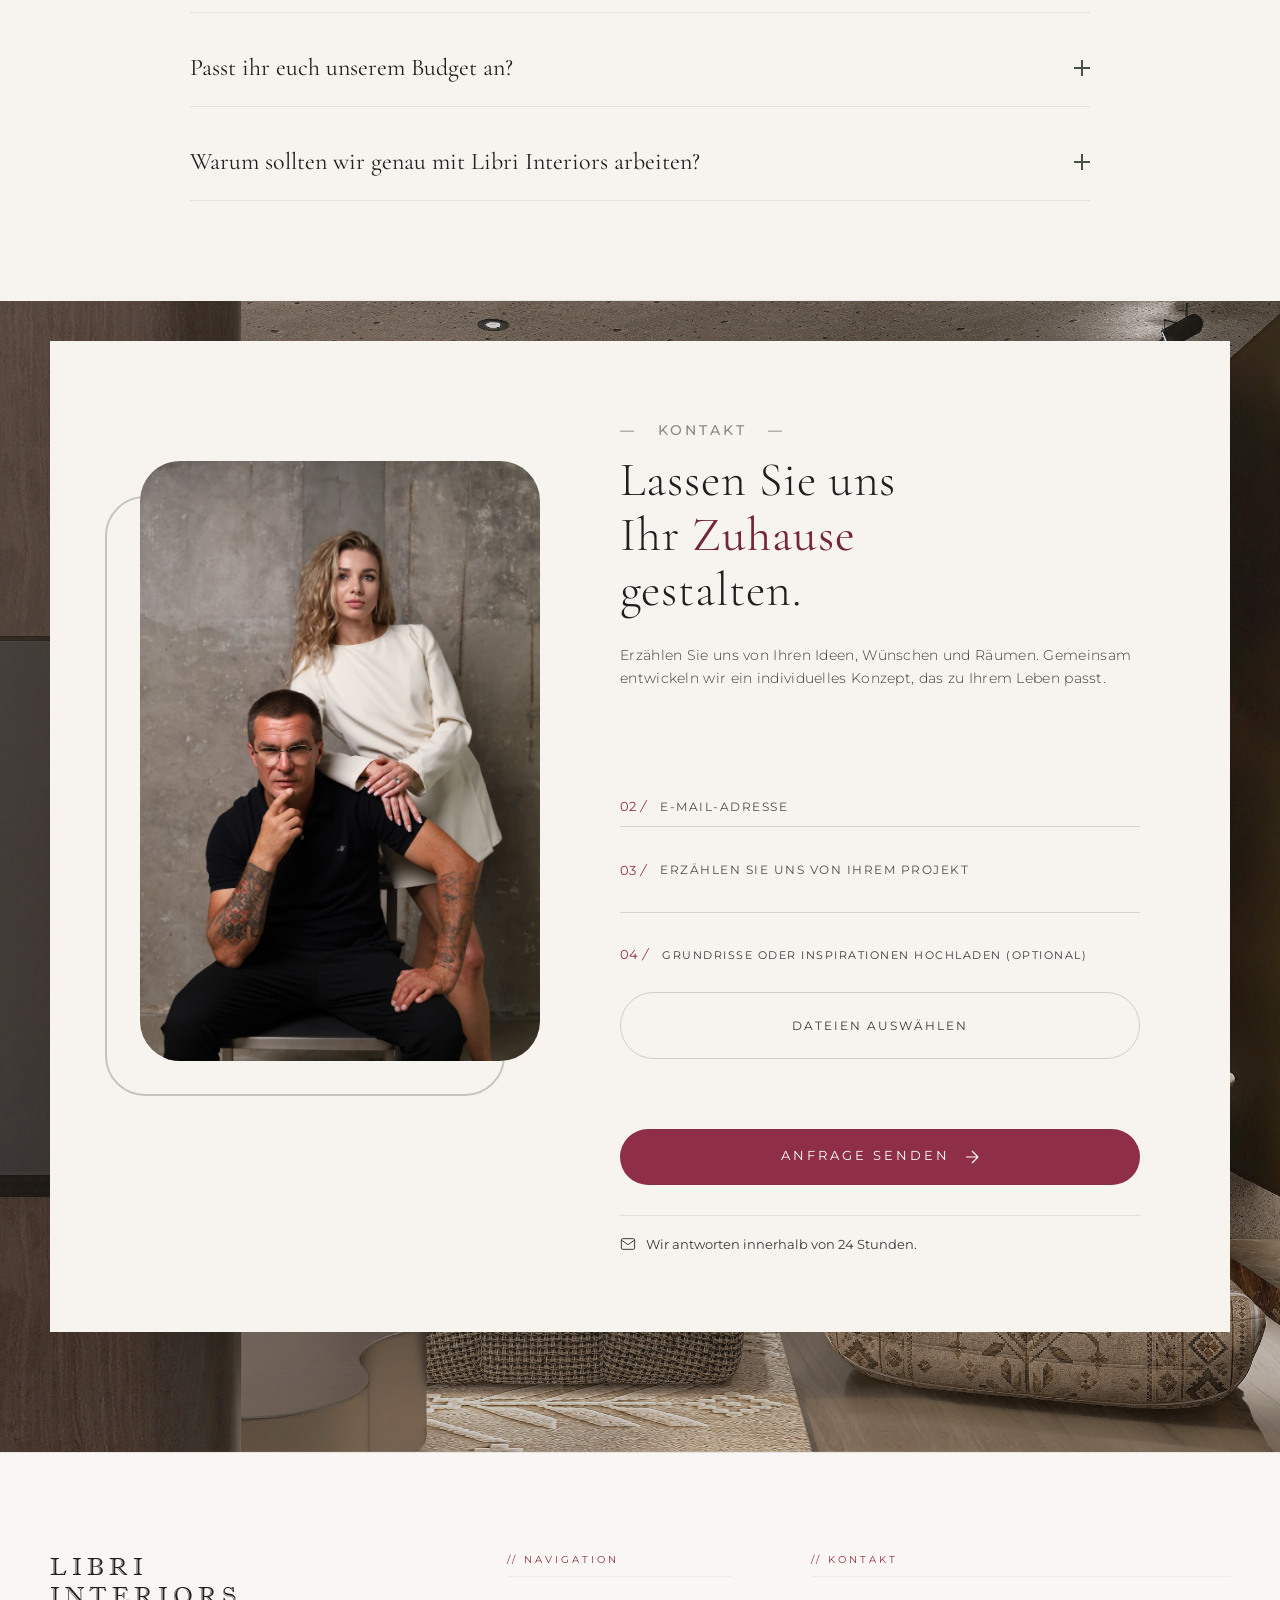
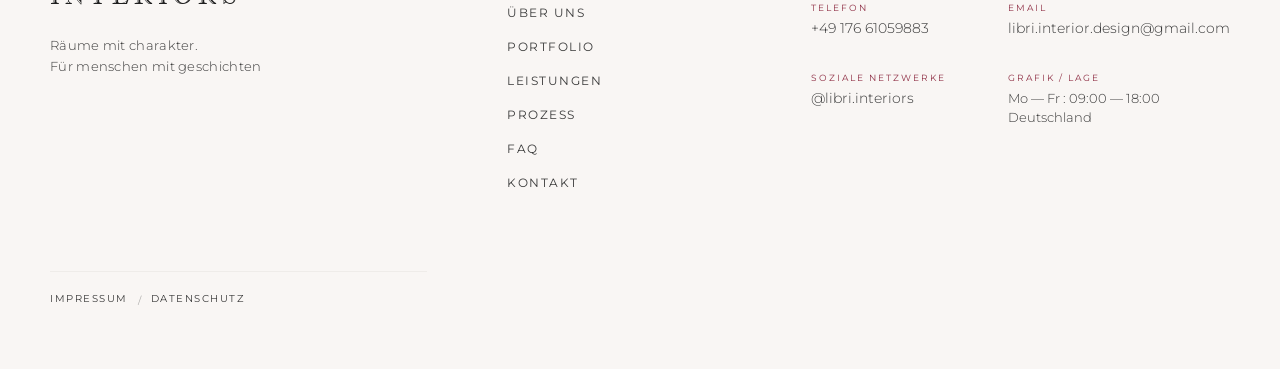
==== commit 12c5c5d4: "Add translations for legal pages and implement internationalization script - Created Russian and Ukr" ====
--- a/index.html
+++ b/index.html
@@ -662,7 +662,7 @@
               </div>
               <div class="f-contact-item">
                 <span class="f-contact-label" data-i18n="contact_email2">Email</span>
-                <a href="mailto:hello@libri-interiors.com" class="f-contact-link">hello@libri-interiors.com</a>
+                <a href="mailto:libri.interior.design@gmail.com" class="f-contact-link">libri.interior.design@gmail.com</a>
               </div>
               <div class="f-contact-item">
                 <span class="f-contact-label" data-i18n="contact_social">Soziale Netzwerke</span>
@@ -678,11 +678,10 @@
         
 <!-- Блок 3: Копірайт та юридичні посилання -->
 <div class="f-copy-wrapper">
-    <div class="f-copy">&copy; 2026. ALL RIGHTS RESERVED.</div>
     <div class="f-legal-links">
-        <a href="impressum.html" class="f-legal-link">Impressum</a>
+        <a href="impressum.html" class="f-legal-link" data-i18n="legal_impressum">Impressum</a>
         <span class="f-legal-divider">/</span>
-        <a href="datenschutz.html" class="f-legal-link">Datenschutz</a>
+        <a href="datenschutz.html" class="f-legal-link" data-i18n="legal_privacy">Datenschutz</a>
     </div>
 </div>
     </footer>
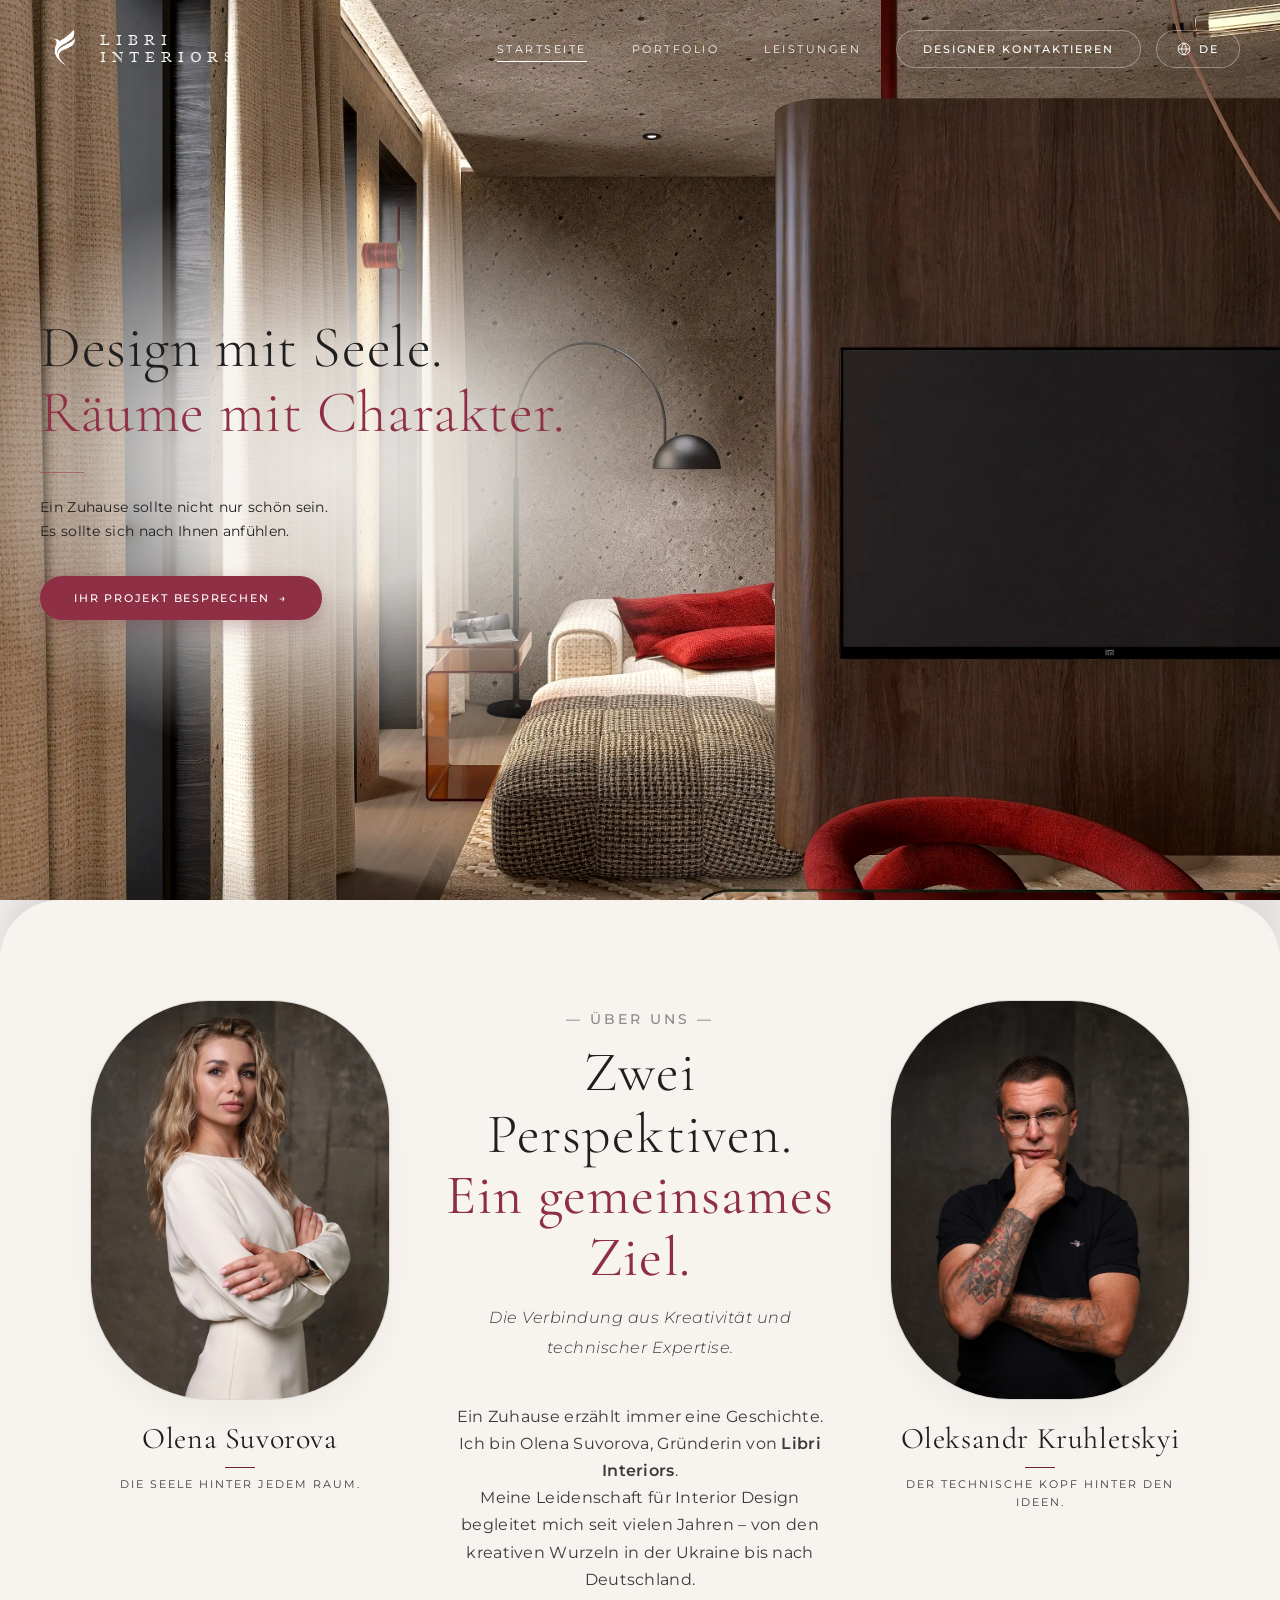
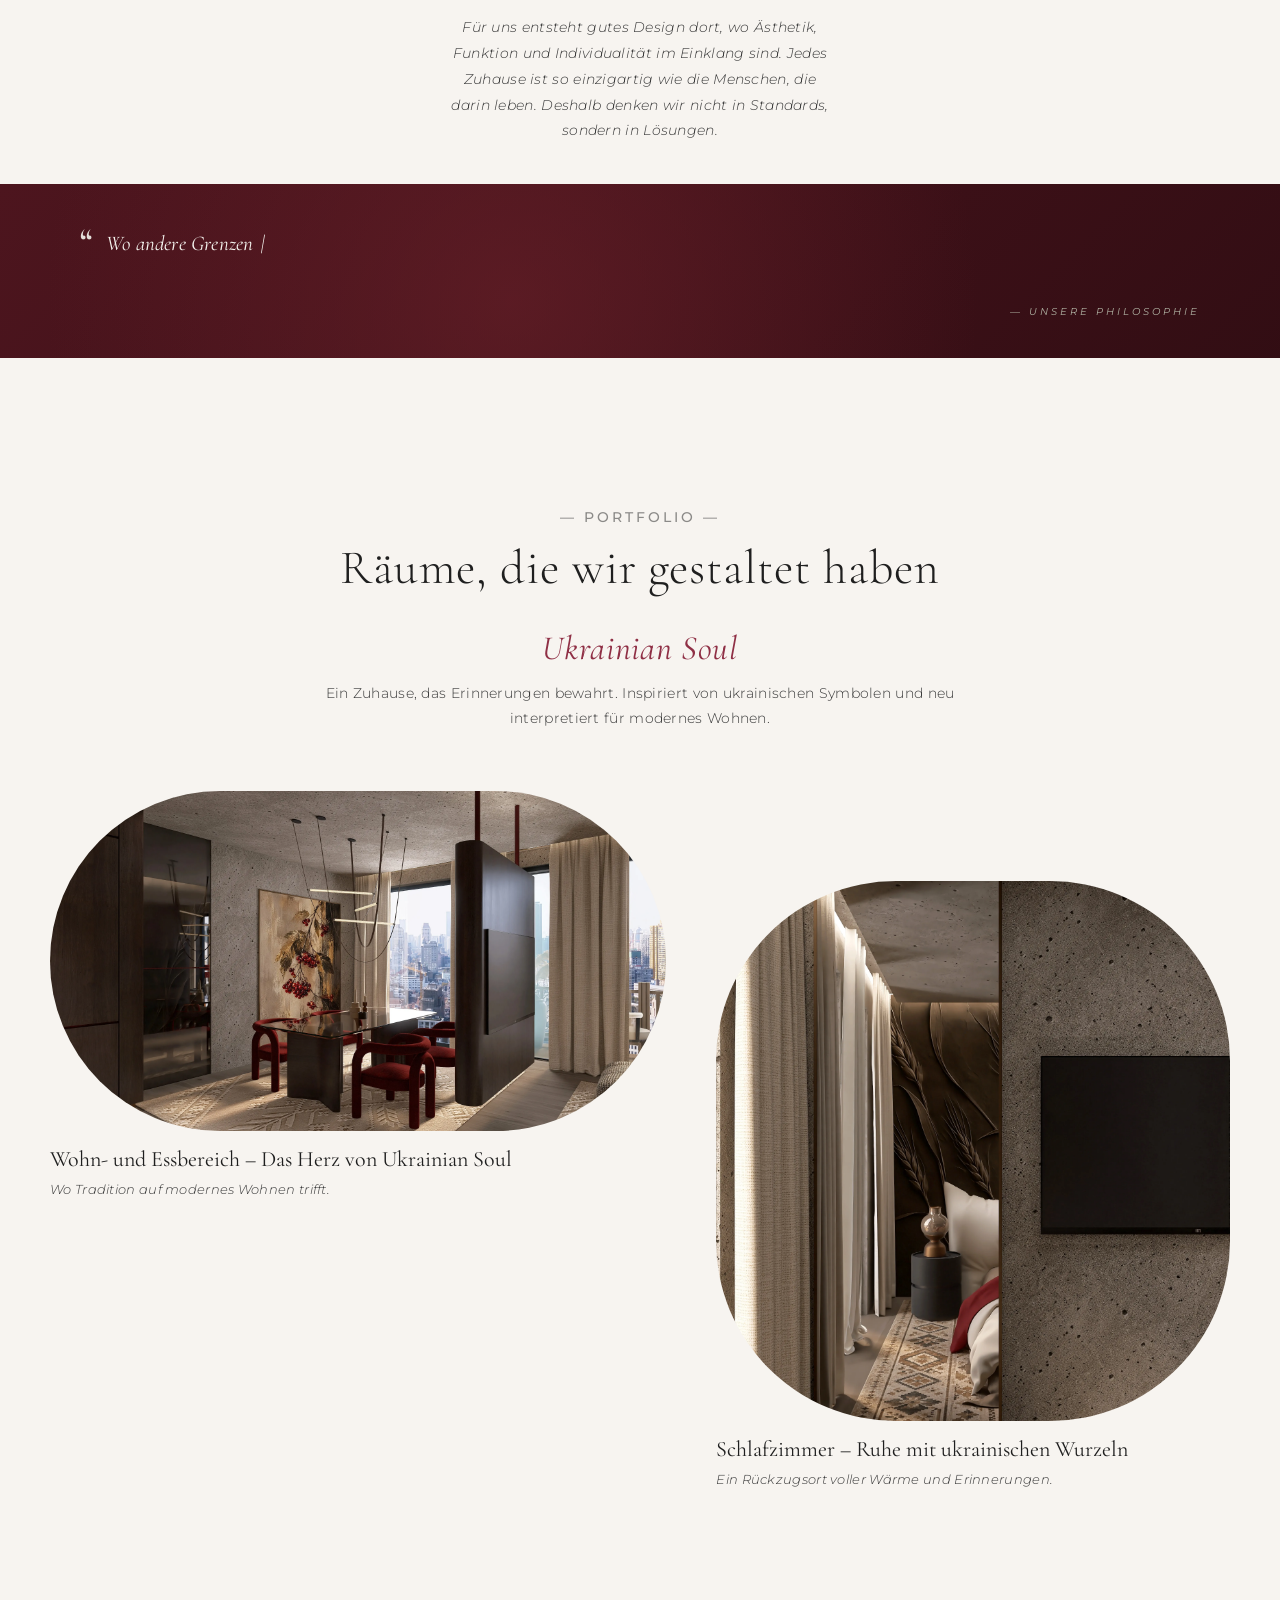
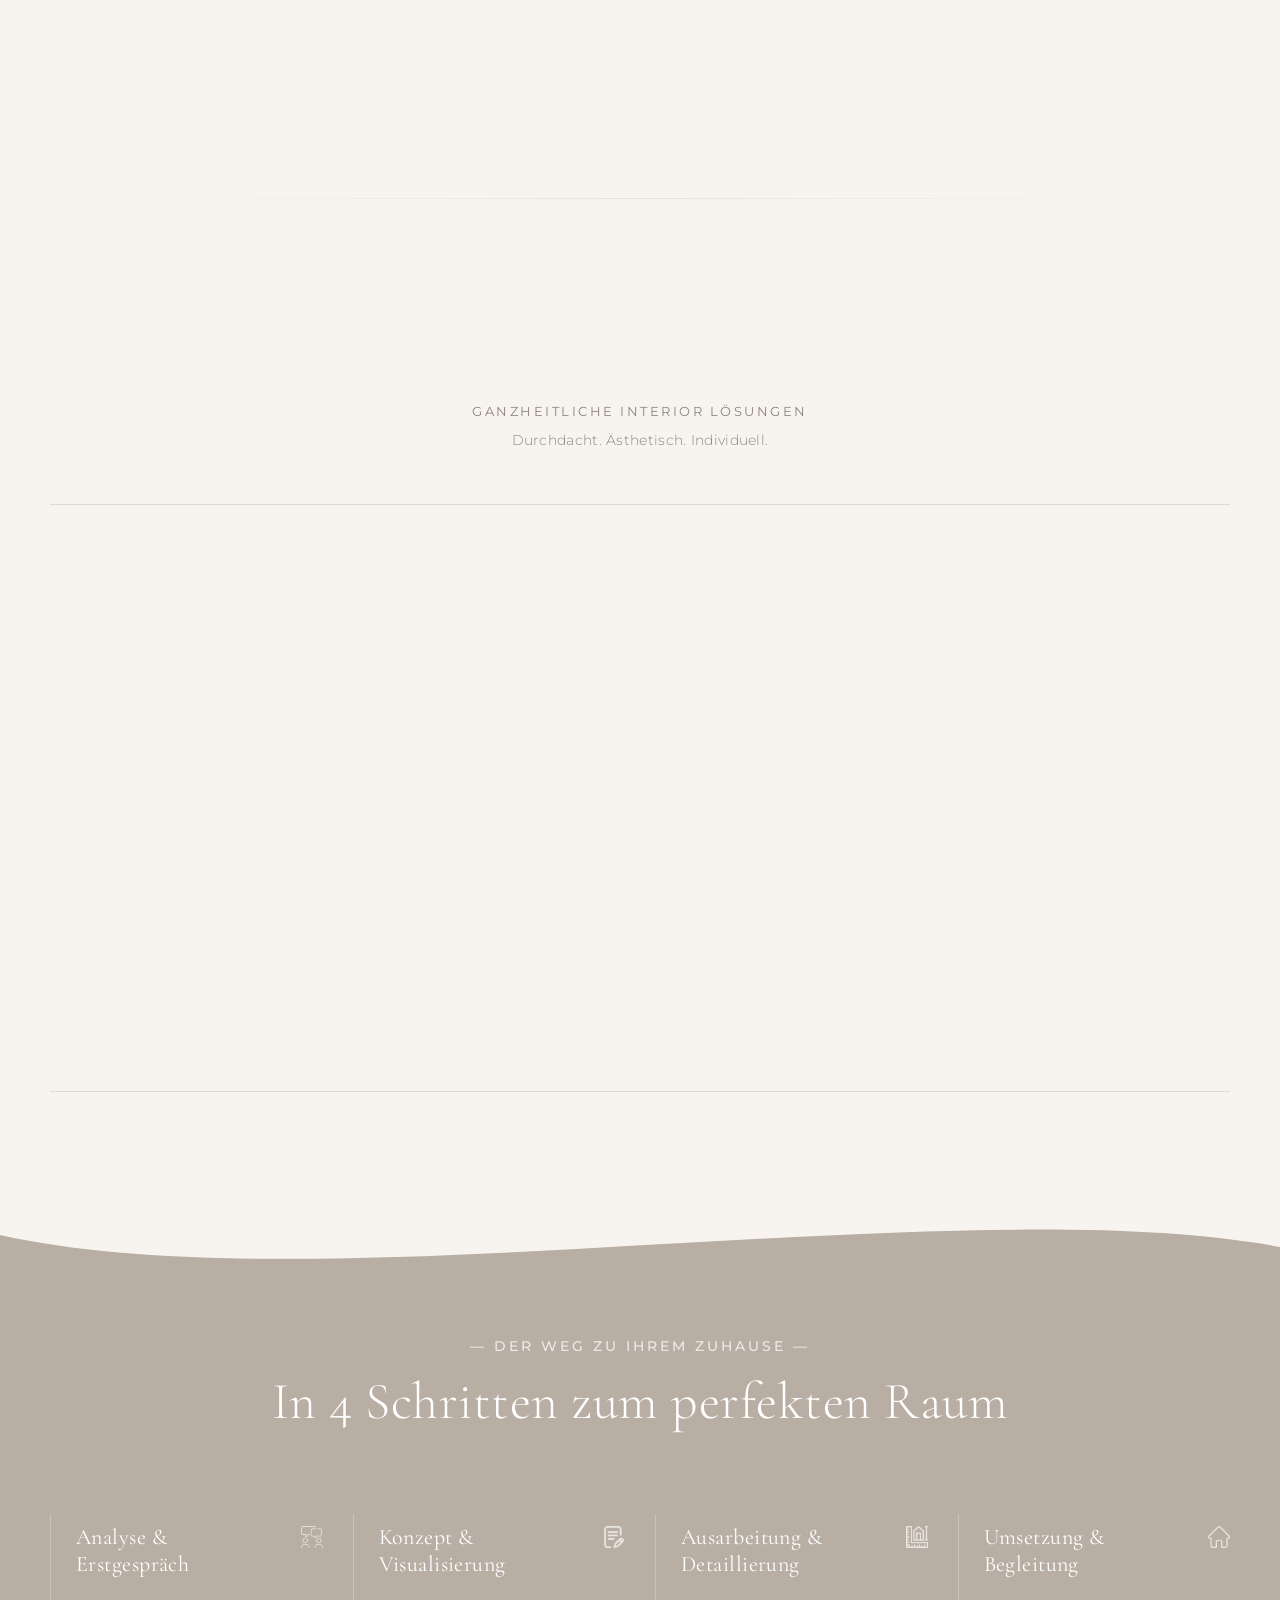
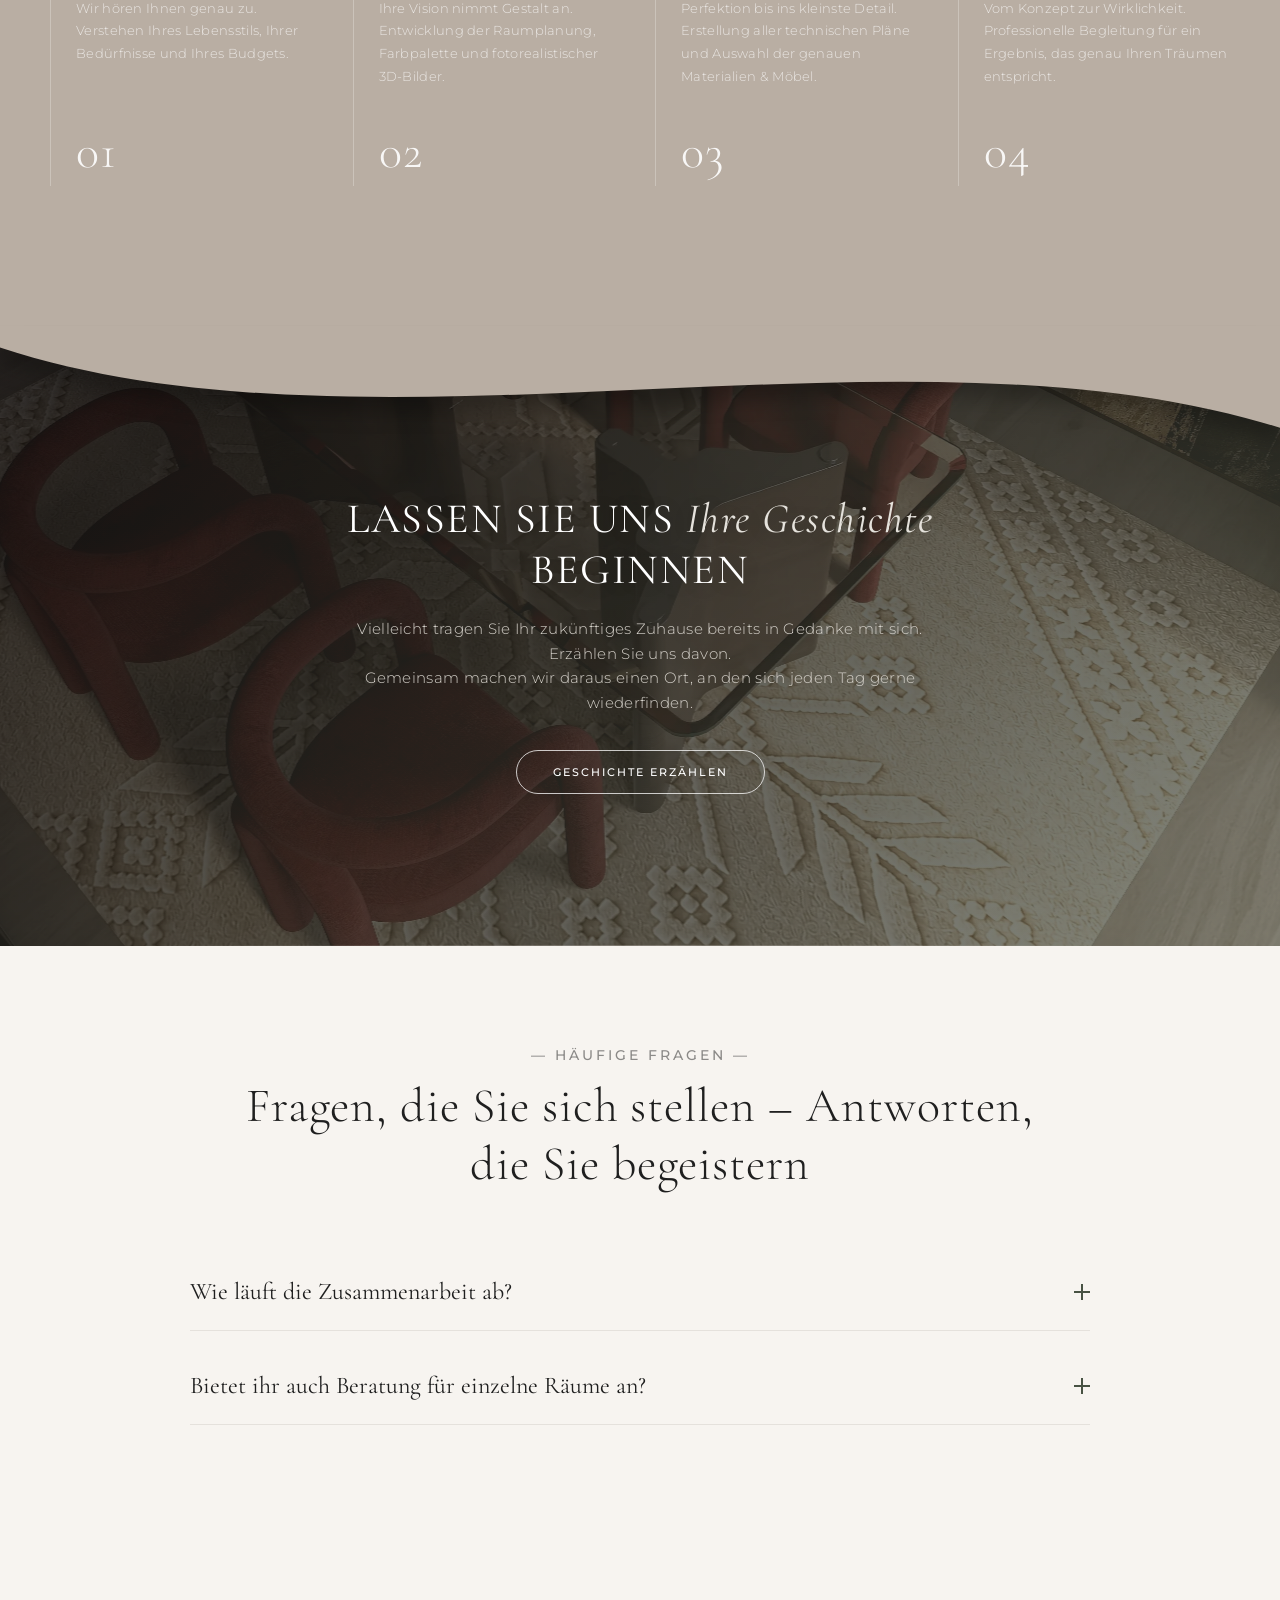
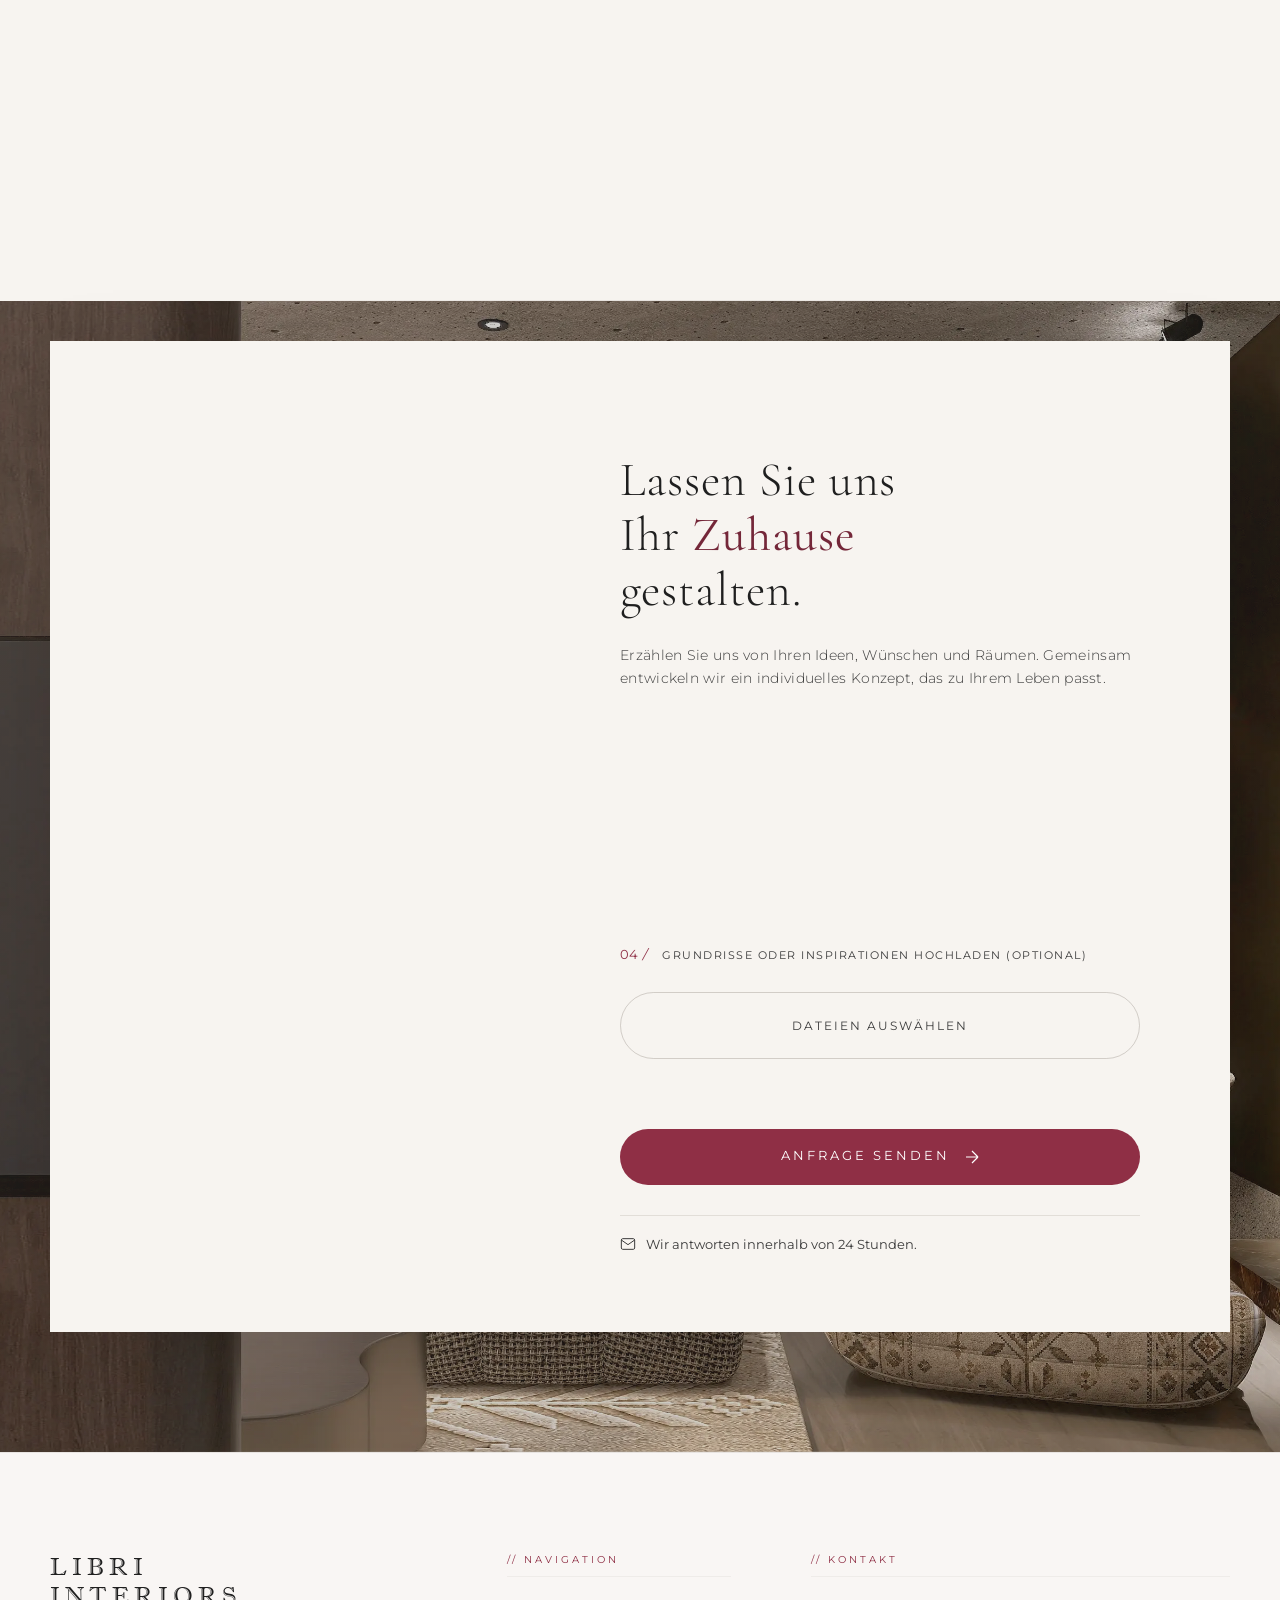
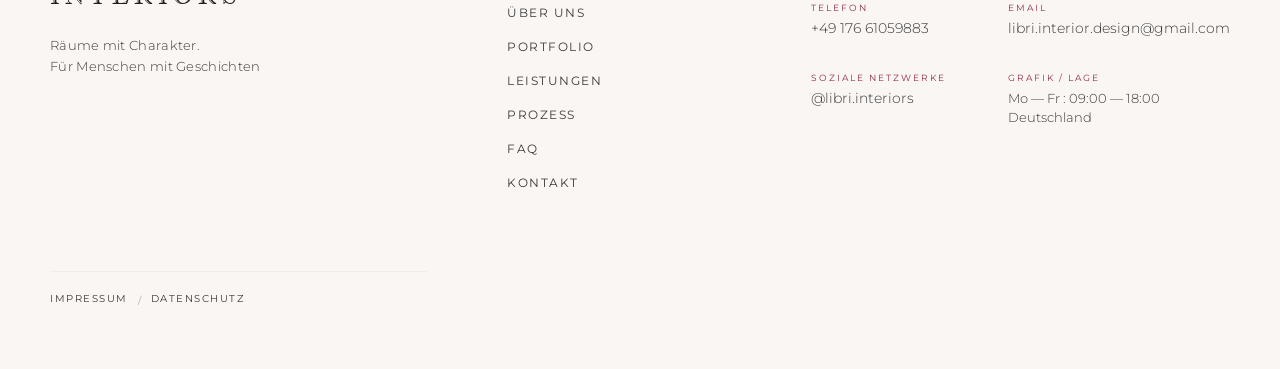
==== commit ecd21614: "Add new images for "Auszeit im Grünen" and "Three Spaces. One Identity" projects - Added multiple JP" ====
--- a/index.html
+++ b/index.html
@@ -200,6 +200,12 @@
     <div class="full-quote-author">
       <span class="author-title" data-i18n="about-vision">— UNSERE PHILOSOPHIE</span>
     </div>
+
+    <!-- Лише для мобільної версії (на десктопі приховано в CSS) -->
+    <span class="full-quote-line" aria-hidden="true"></span>
+    <div class="full-quote-photo">
+      <img src="img/people/team-withoutbg.png" alt="Olena Suvorova und Oleksandr Kruhletskyi" loading="lazy" decoding="async">
+    </div>
   </div>
 </section>
 
--- a/style/index.css
+++ b/style/index.css
@@ -2826,4 +2826,118 @@
   /* Футер у одну колонку, щоб довгий e-mail не ламав верстку */
   .footer-links-wrapper { grid-template-columns: 1fr; gap: 34px; }
   .f-contact-link { font-size: 14px; overflow-wrap: anywhere; }
+}
+
+/* ==========================================================================
+   ЦИТАТА — МОБІЛЬНА КАРТКА: текст зліва, вирізане фото пари справа
+   Додано в кінець файлу. Десктоп (>768px) не змінено.
+   ========================================================================== */
+.full-quote-line,
+.full-quote-photo { display: none; }
+
+@media (max-width: 768px) {
+  .full-quote-section {
+    background: #F7F4F0;
+    background-image: none;
+  }
+
+  .full-quote-container {
+    position: relative;
+    display: grid;
+    grid-template-columns: 20px minmax(0, 1fr);
+    grid-template-rows: auto auto 1fr;
+    column-gap: 8px;
+    align-content: start;
+    max-width: 560px;
+    margin: 0 auto;
+    padding: 28px 36% 26px 18px;
+    aspect-ratio: 1 / 0.72;
+    overflow: hidden;
+    isolation: isolate;
+    background-color: #3f1118;
+    background-image:
+      radial-gradient(circle at 78% 70%, rgba(120, 38, 50, 0.6) 0%, transparent 60%),
+      linear-gradient(135deg, #4d151e 0%, #2c0b11 100%);
+    color: #f9f6f4;
+  }
+
+  /* тонке коло-контур позаду людей */
+  .full-quote-container::before {
+    content: '';
+    position: absolute;
+    z-index: 0;
+    right: -14%;
+    top: 4%;
+    width: 78%;
+    aspect-ratio: 1;
+    border: 1px solid rgba(244, 243, 238, 0.28);
+    border-radius: 50%;
+    pointer-events: none;
+  }
+
+  .full-quote-symbol {
+    grid-column: 1;
+    grid-row: 1;
+    margin-top: 2px;
+    transform: translateY(-15px) translateX(24px);
+    font-size: 24px;
+    line-height: 1;
+    color: #F4F3EE;
+    position: relative;
+    z-index: 3;
+  }
+
+  .full-quote-text {
+    grid-column: 2;
+    grid-row: 1;
+    position: relative;
+    z-index: 3;
+    font-size: clamp(14px, 4.1vw, 22px);
+    line-height: 1.42;
+    min-height: 9.4em; /* резерв під друкарську машинку */
+    padding: 2px 0 2px 14px;
+  }
+
+  .full-quote-author { display: none; }
+
+  .full-quote-line {
+    display: block;
+    grid-column: 2;
+    grid-row: 2;
+    position: relative;
+    z-index: 3;
+    width: 56px;
+    height: 1px;
+    margin: 18px 0 0 14px;
+    background: rgba(244, 243, 238, 0.45);
+  }
+
+  /* вирізане фото: притиснуте до низу праворуч */
+  .full-quote-photo {
+    display: block;
+    position: absolute;
+    z-index: 2;
+    right: 0;
+    bottom: 0;
+    width: 270px;
+    height: 350px;
+    line-height: 0;
+    pointer-events: none;
+  }
+  .full-quote-photo img {
+    position: absolute;
+    right: 0;
+    bottom: 0;
+    width: 100%;
+    height: 80%;
+    object-fit: contain;
+    object-position: right bottom;
+    filter: drop-shadow(0 10px 18px rgba(0, 0, 0, 0.3));
+  }
+}
+
+@media (max-width: 380px) {
+  .full-quote-container { padding: 24px 34% 22px 16px; aspect-ratio: 1 / 0.8; grid-template-columns: 18px minmax(0, 1fr); }
+  .full-quote-text { font-size: 13.5px; padding-left: 12px; }
+  .full-quote-line { margin-left: 12px; }
 }
